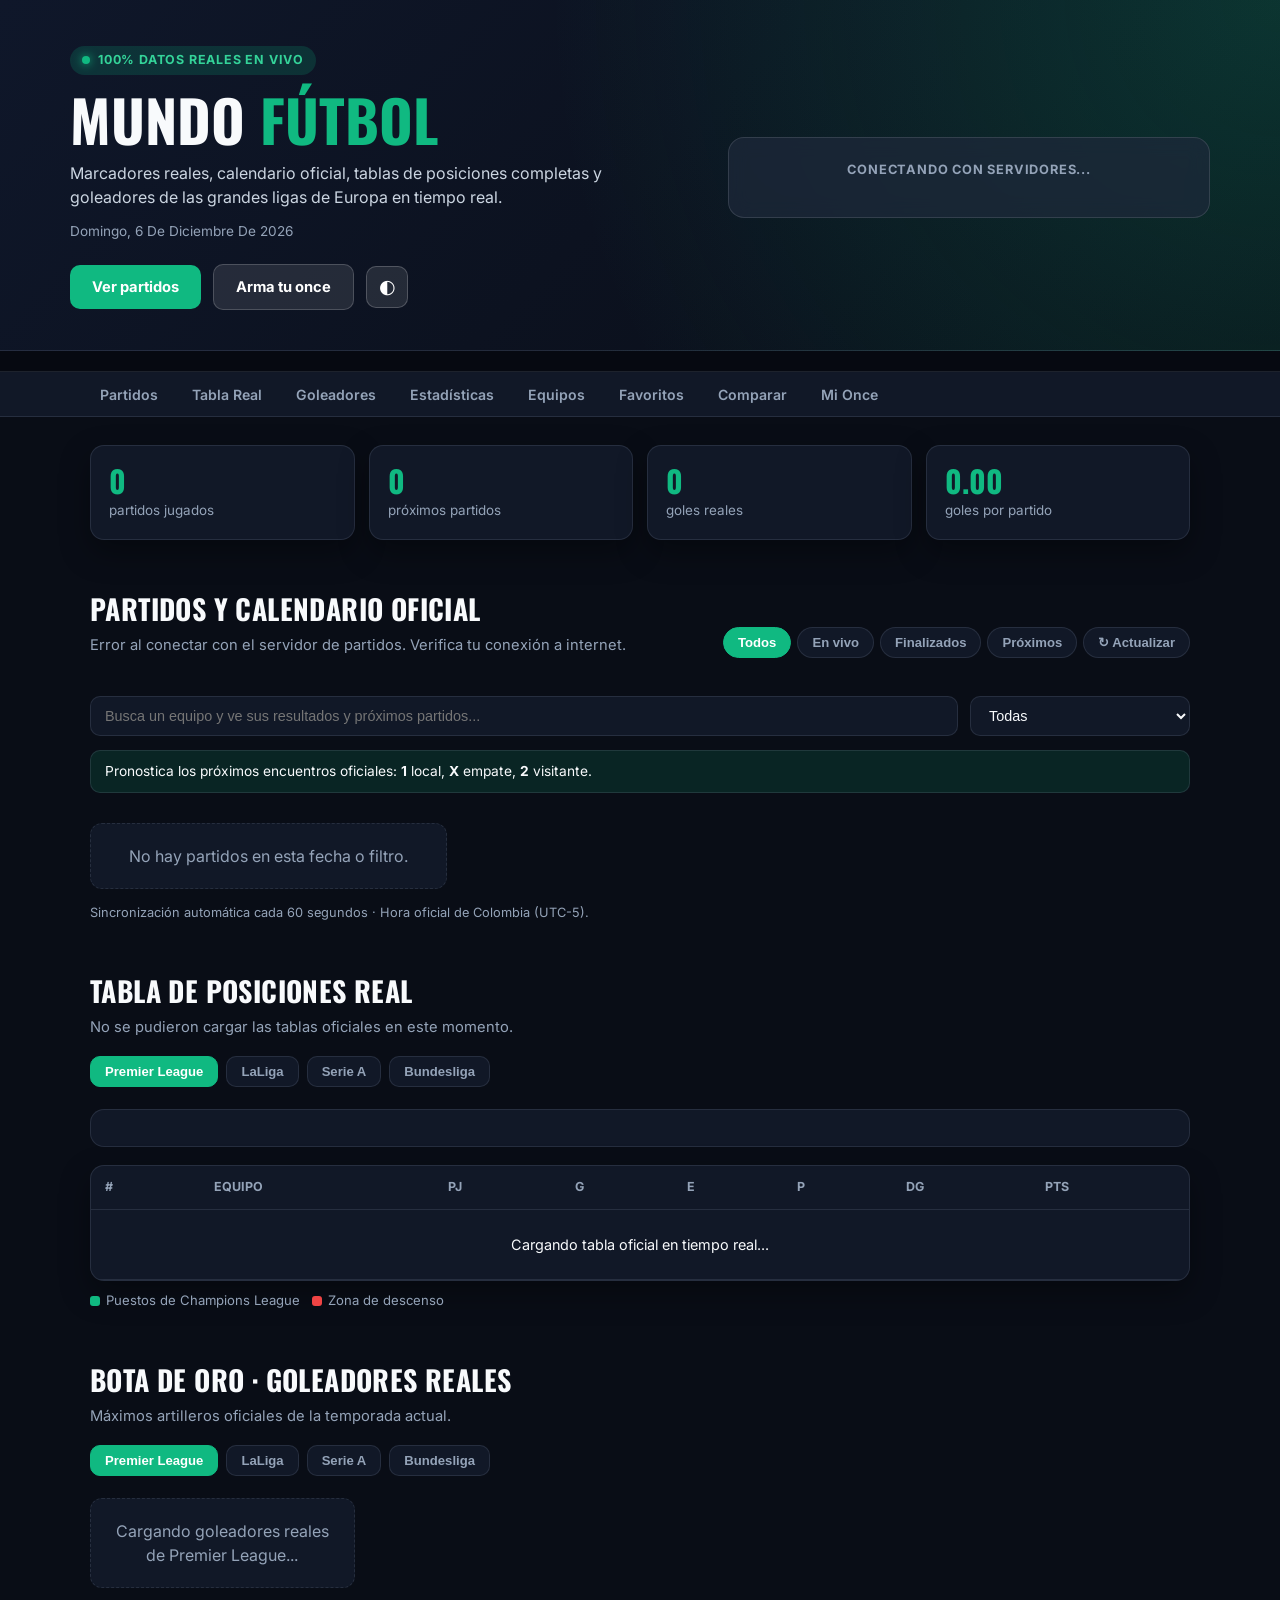
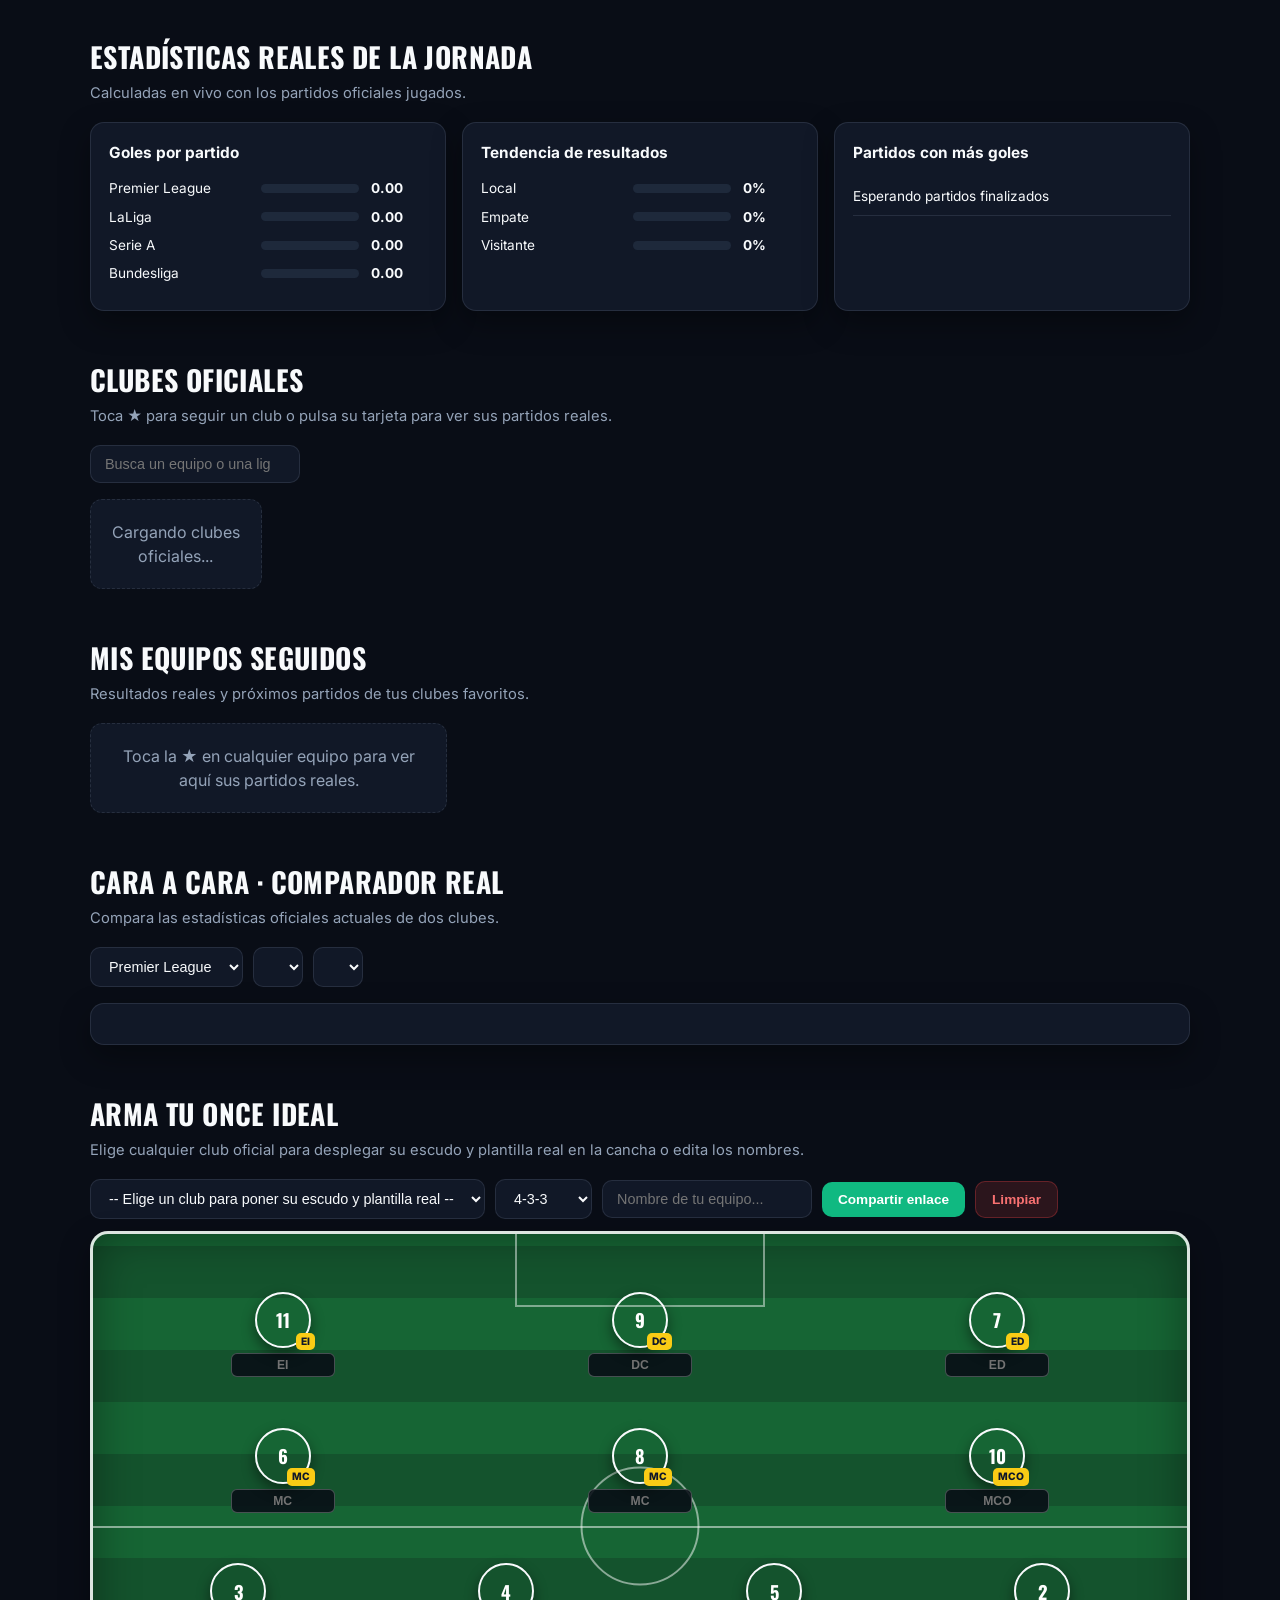
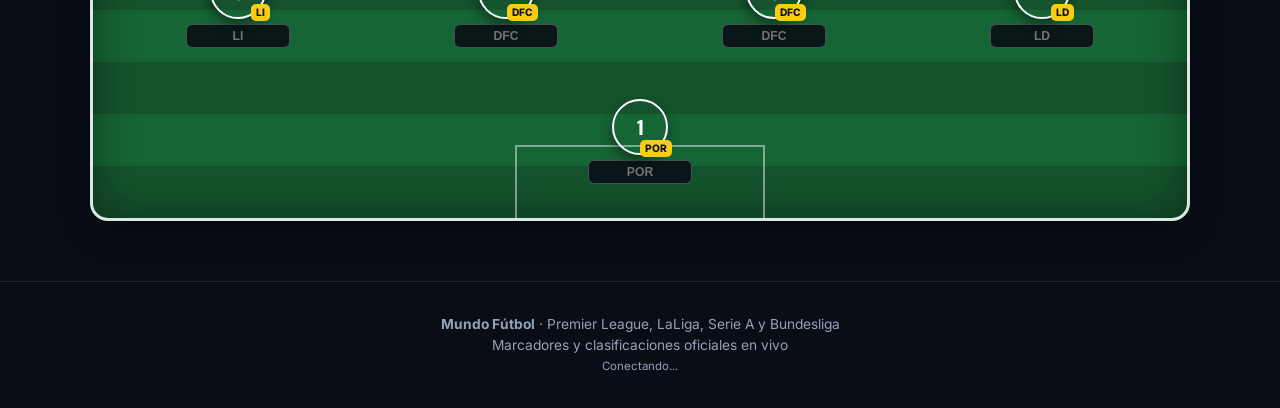
==== index.html @ eedd2b71 "Update index.html" ====
<!DOCTYPE html>
<html lang="es">
<head>
<meta charset="UTF-8">
<meta name="viewport" content="width=device-width, initial-scale=1">
<meta name="description" content="Resultados reales en vivo, calendario oficial, tablas de posiciones y goleadores de Europa.">
<title>Mundo Fútbol | Resultados reales en vivo y tablas oficiales</title>
<link rel="preconnect" href="https://fonts.googleapis.com">
<link rel="preconnect" href="https://fonts.gstatic.com" crossorigin>
<link href="https://fonts.googleapis.com/css2?family=Inter:wght@400;500;600;700;800&family=Oswald:wght@600;700&display=swap" rel="stylesheet">
<link rel="stylesheet" href="styles.css">
</head>
<body>

<header class="hero" id="inicio">
  <div class="hero-in">
    <div class="hero-txt">
      <p class="chip"><span class="punto"></span> 100% Datos Reales en Vivo</p>
      <h1>Mundo <span>Fútbol</span></h1>
      <p class="lema">Marcadores reales, calendario oficial, tablas de posiciones completas y goleadores de las grandes ligas de Europa en tiempo real.</p>
      <p id="fecha-hoy" class="fecha"></p>
      <div class="botones">
        <a class="btn" href="#partidos">Ver partidos</a>
        <a class="btn sec" href="#alineacion">Arma tu once</a>
        <button class="icono" onclick="cambiarFondo()" aria-label="Cambiar entre modo claro y oscuro" title="Cambiar tema">◐</button>
      </div>
    </div>
    <aside id="destacado" class="destacado">
      <p class="dest-tit">Conectando con servidores...</p>
    </aside>
  </div>
</header>

<div id="ticker" class="ticker" aria-label="Últimos resultados reales"></div>

<nav>
  <ul>
    <li><a href="#partidos">Partidos</a></li>
    <li><a href="#tabla">Tabla Real</a></li>
    <li><a href="#goleadores">Goleadores</a></li>
    <li><a href="#estadisticas">Estadísticas</a></li>
    <li><a href="#equipos">Equipos</a></li>
    <li><a href="#favoritos">Favoritos</a></li>
    <li><a href="#comparar">Comparar</a></li>
    <li><a href="#alineacion">Mi Once</a></li>
  </ul>
</nav>

<main>

  <div id="contadores" class="contadores"></div>

  <section id="partidos">
    <div class="sec-head">
      <div>
        <h2>Partidos y Calendario Oficial</h2>
        <p class="sub" id="sub-partidos">Descargando marcadores y fechas reales...</p>
      </div>
      <div class="estado-filtros" id="filtros-estado">
        <button class="activo" onclick="setEstadoFiltro('todos', this)">Todos</button>
        <button onclick="setEstadoFiltro('vivo', this)">En vivo</button>
        <button onclick="setEstadoFiltro('final', this)">Finalizados</button>
        <button onclick="setEstadoFiltro('previo', this)">Próximos</button>
        <button onclick="sincronizarTodoEnVivo(true)" title="Forzar actualización">↻ Actualizar</button>
      </div>
    </div>

    <div class="tabs" id="tabs-dias"></div>
    <div class="buscar-fila">
      <input id="buscar-partido" type="search" placeholder="Busca un equipo y ve sus resultados y próximos partidos..." aria-label="Buscar partido">
      <select id="filtro-liga" aria-label="Filtrar por liga"></select>
    </div>
    <div id="marcador-pred" class="marcador-pred"></div>
    <div id="resumen" class="resumen"></div>
    <div id="lista-partidos" class="grid-partidos">
      <p class="vacio">Cargando partidos reales...</p>
    </div>
    <p class="nota" id="nota-actualizacion">Sincronización automática cada 60 segundos · Hora oficial de Colombia (UTC-5).</p>
  </section>

  <section id="tabla">
    <h2>Tabla de Posiciones Real</h2>
    <p class="sub" id="sub-tabla">Descargando clasificación oficial...</p>
    <div class="tabs" id="tabs-ligas"></div>
    <div id="grafica" class="grafica"></div>
    <div class="scroll">
      <table>
        <thead>
          <tr>
            <th>#</th>
            <th>Equipo</th>
            <th>PJ</th>
            <th>G</th>
            <th>E</th>
            <th>P</th>
            <th>DG</th>
            <th>Pts</th>
          </tr>
        </thead>
        <tbody id="cuerpo-tabla">
          <tr><td colspan="8" style="text-align:center;padding:24px;">Cargando tabla oficial en tiempo real...</td></tr>
        </tbody>
      </table>
    </div>
    <p class="leyenda">
      <span class="dot-leyenda top"></span> Puestos de Champions League &nbsp;&nbsp;
      <span class="dot-leyenda baja"></span> Zona de descenso
    </p>
  </section>

  <section id="goleadores">
    <h2>Bota de Oro · Goleadores Reales</h2>
    <p class="sub">Máximos artilleros oficiales de la temporada actual.</p>
    <div class="tabs" id="tabs-goleadores"></div>
    <div id="grid-goleadores" class="grid-goleadores">
      <p class="vacio">Cargando tabla de goleadores reales...</p>
    </div>
  </section>

  <section id="estadisticas">
    <h2>Estadísticas Reales de la Jornada</h2>
    <p class="sub">Calculadas en vivo con los partidos oficiales jugados.</p>
    <div class="cols">
      <div class="panel"><h3>Goles por partido</h3><div id="stats-ligas"></div></div>
      <div class="panel"><h3>Tendencia de resultados</h3><div id="resultados-pct"></div></div>
      <div class="panel"><h3>Partidos con más goles</h3><ul id="goleadas"></ul></div>
    </div>
  </section>

  <section id="equipos">
    <h2>Clubes Oficiales</h2>
    <p class="sub">Toca ★ para seguir un club o pulsa su tarjeta para ver sus partidos reales.</p>
    <input id="buscador" type="search" placeholder="Busca un equipo o una liga..." aria-label="Buscar equipo">
    <div id="grid-equipos" class="grid-equipos"></div>
  </section>

  <section id="favoritos">
    <h2>Mis Equipos Seguidos</h2>
    <p class="sub">Resultados reales y próximos partidos de tus clubes favoritos.</p>
    <div id="lista-favoritos" class="grid-partidos"></div>
  </section>

  <section id="comparar">
    <h2>Cara a Cara · Comparador Real</h2>
    <p class="sub">Compara las estadísticas oficiales actuales de dos clubes.</p>
    <div class="cmp-controles">
      <select id="cmp-liga" aria-label="Liga"></select>
      <select id="cmp-a" aria-label="Equipo A"></select>
      <select id="cmp-b" aria-label="Equipo B"></select>
    </div>
    <div id="cmp" class="cmp"></div>
  </section>

  <section id="alineacion">
    <h2>Arma tu Once Ideal</h2>
    <p class="sub">Elige cualquier club oficial para desplegar su escudo y plantilla real en la cancha o edita los nombres.</p>
    <div class="once-controles">
      <select id="escudo-once" aria-label="Seleccionar club"></select>
      <select id="formacion" aria-label="Formación"></select>
      <input id="nombre-equipo-once" type="text" maxlength="28" placeholder="Nombre de tu equipo...">
      <button class="btn-sec-sm" onclick="compartirOnce()">Compartir enlace</button>
      <button class="btn-sec-sm danger" onclick="limpiarOnce()">Limpiar</button>
    </div>
    <div id="cancha" class="cancha-pro"></div>
  </section>

</main>

<div id="toast" class="toast-aviso"></div>
<button id="subir" onclick="window.scrollTo({top:0,behavior:'smooth'})" aria-label="Subir">↑</button>

<footer>
  <p><strong>Mundo Fútbol</strong> · Premier League, LaLiga, Serie A y Bundesliga</p>
  <p>Marcadores y clasificaciones oficiales en vivo</p>
  <small id="estado-logos"></small>
</footer>

<script>
let PARTIDOS = [];
let TABLAS = {
  "Premier League": [],
  "LaLiga": [],
  "Serie A": [],
  "Bundesliga": []
};
let GOLEADORES = {
  "Premier League": [],
  "LaLiga": [],
  "Serie A": [],
  "Bundesliga": []
};
let ESCUDOS_OFICIALES = {};
let EQUIPOS_INFO = {};

const $ = id => document.getElementById(id);
const esc = s => String(s).replace(/[&<>"]/g, c => ({"&":"&amp;","<":"&lt;",">":"&gt;",'"':"&quot;"}[c]));
const hoyClave = new Date().toLocaleDateString("sv-SE", { timeZone: "America/Bogota" });
let fechas = [];
let diaActivo = hoyClave;
let estadoFiltro = "todos";
let ligaActiva = "Todas", tablaActiva = "Premier League", goleadorLigaActiva = "Premier League";

function leer(k, d){ try { return JSON.parse(localStorage.getItem(k)) || d; } catch(e){ return d; } }
function guardar(k, v){ try { localStorage.setItem(k, JSON.stringify(v)); } catch(e){} }
let PRED = leer("pred", {}), FAVS = leer("favs", []);

function toast(msg){
  const t = $("toast");
  t.textContent = msg;
  t.classList.add("mostrar");
  setTimeout(() => t.classList.remove("mostrar"), 2600);
}

function color(n){
  let h = 0; for (const c of n) h = (h*31 + c.charCodeAt(0)) % 360;
  return `hsl(${h},55%,38%)`;
}
function siglas(n){
  const p = n.split(" ");
  return (p.length > 1 ? p[0][0] + p[1][0] + (p[2]?p[2][0]:"") : n.slice(0,3)).toUpperCase();
}

function escudo(n){
  const url = ESCUDOS_OFICIALES[n];
  if (!url) {
    return `<span class="escudo" style="background:${color(n)}"><span class="siglas-txt">${siglas(n)}</span></span>`;
  }
  return `<span class="escudo" style="background:${color(n)}">
    <span class="siglas-txt">${siglas(n)}</span>
    <img src="${url}" alt="Escudo de ${n}" onload="marcarConLogo(this)" onerror="this.remove()">
  </span>`;
}

function marcarConLogo(img){
  const span = img.parentNode;
  span.classList.add('con-logo');
  span.style.background = 'transparent';
  const txt = span.querySelector('.siglas-txt');
  if (txt) txt.style.display = 'none';
}

const LIGAS_API = [
  { nombre: "Premier League", slug: "eng.1" },
  { nombre: "LaLiga", slug: "esp.1" },
  { nombre: "Serie A", slug: "ita.1" },
  { nombre: "Bundesliga", slug: "ger.1" }
];

function obtenerRangoFechasAPI(){
  const d1 = new Date(); d1.setDate(d1.getDate() - 7);
  const d2 = new Date(); d2.setDate(d2.getDate() + 14);
  const fmt = d => d.toLocaleDateString("sv-SE", { timeZone: "America/Bogota" }).replace(/-/g, "");
  return `${fmt(d1)}-${fmt(d2)}`;
}

async function sincronizarTodoEnVivo(manual = false){
  if (manual) toast("Actualizando datos reales...");
  const rango = obtenerRangoFechasAPI();

  // 1. Descargar partidos reales (pasados, en vivo y próximos)
  try {
    const resPartidos = await Promise.all(
      LIGAS_API.map(async ({nombre, slug}) => {
        const res = await fetch(`https://site.api.espn.com/apis/site/v2/sports/soccer/${slug}/scoreboard?dates=${rango}`);
        if (!res.ok) return [];
        const data = await res.json();
        return (data.events || []).map(ev => {
          const comp = ev.competitions[0];
          const home = comp.competitors.find(c => c.homeAway === "home");
          const away = comp.competitors.find(c => c.homeAway === "away");
          const dt = new Date(ev.date);

          const fechaCol = dt.toLocaleDateString("sv-SE", { timeZone: "America/Bogota" });
          const horaCol = dt.toLocaleTimeString("en-GB", { timeZone: "America/Bogota", hour: "2-digit", minute: "2-digit" });

          const nLocal = home.team.shortDisplayName || home.team.name;
          const nVisita = away.team.shortDisplayName || away.team.name;

          if (home.team.logo) ESCUDOS_OFICIALES[nLocal] = home.team.logo;
          if (away.team.logo) ESCUDOS_OFICIALES[nVisita] = away.team.logo;
          if (home.team.id) EQUIPOS_INFO[nLocal] = { id: home.team.id, slug };
          if (away.team.id) EQUIPOS_INFO[nVisita] = { id: away.team.id, slug };

          const state = ev.status.type.state;
          const estado = state === "in" ? "vivo" : (state === "post" ? "final" : "previo");
          const tieneGol = state === "in" || state === "post";

          return {
            liga: nombre,
            fecha: fechaCol,
            hora: horaCol,
            local: nLocal,
            visita: nVisita,
            gl: tieneGol ? Number(home.score) : null,
            gv: tieneGol ? Number(away.score) : null,
            estado,
            reloj: ev.status.displayClock || ""
          };
        });
      })
    );

    const todos = resPartidos.flat();
    if (todos.length > 0) {
      PARTIDOS = todos;
      fechas = [...new Set(PARTIDOS.map(p => p.fecha))].sort();
      if (!fechas.includes(diaActivo)) {
        diaActivo = fechas.includes(hoyClave) ? hoyClave : (fechas.find(f => f >= hoyClave) || fechas[fechas.length - 1]);
      }
      $("sub-partidos").textContent = "Resultados reales y calendario oficial de Europa.";
      $("nota-actualizacion").textContent = "Datos reales sincronizados · Última actualización: " + new Date().toLocaleTimeString("es-CO", {hour:"2-digit", minute:"2-digit", second:"2-digit"});
    }
  } catch (e) {
    $("sub-partidos").textContent = "Error al conectar con el servidor de partidos. Verifica tu conexión a internet.";
  }

  // 2. Descargar tablas de posiciones oficiales completas y escudos de todos los clubes
  try {
    await Promise.all(
      LIGAS_API.map(async ({nombre, slug}) => {
        const res = await fetch(`https://site.api.espn.com/apis/v2/sports/soccer/${slug}/standings`);
        if (!res.ok) return;
        const data = await res.json();
        const entries = data.children?.[0]?.standings?.entries || [];
        if (entries.length > 0) {
          TABLAS[nombre] = entries.map(item => {
            const eq = item.team.shortDisplayName || item.team.name;
            const logo = item.team.logos?.[0]?.href;
            if (logo) ESCUDOS_OFICIALES[eq] = logo;
            if (item.team.id) EQUIPOS_INFO[eq] = { id: item.team.id, slug };

            const getStat = name => {
              const s = item.stats.find(x => x.name === name);
              return s ? Number(s.value) : 0;
            };
            return [
              eq,
              getStat("gamesPlayed"),
              getStat("wins"),
              getStat("ties"),
              getStat("losses"),
              getStat("pointDifferential"),
              getStat("points")
            ];
          });
        }
      })
    );
    $("sub-tabla").textContent = "Clasificación oficial real actualizada tras cada jornada.";
  } catch (e) {
    $("sub-tabla").textContent = "No se pudieron cargar las tablas oficiales en este momento.";
  }

  // 3. Descargar goleadores oficiales reales
  try {
    await Promise.all(
      LIGAS_API.map(async ({nombre, slug}) => {
        const res = await fetch(`https://site.api.espn.com/apis/site/v2/sports/soccer/${slug}/leaders`);
        if (!res.ok) return;
        const data = await res.json();
        const catGoles = (data.leaders || []).find(c => c.name === "goals" || c.abbreviation === "G");
        if (catGoles && catGoles.leaders) {
          GOLEADORES[nombre] = catGoles.leaders.slice(0, 8).map((l, idx) => ({
            pos: idx + 1,
            nombre: l.athlete.displayName,
            equipo: l.athlete.team?.shortDisplayName || l.athlete.team?.name || "",
            foto: l.athlete.headshot?.href || "",
            goles: l.displayValue || l.value
          }));
        }
      })
    );
  } catch (e) {}

  refrescarInterfazCompleta();
  if (manual) toast("¡Datos reales actualizados!");
}

function refrescarInterfazCompleta(){
  pintarDestacado();
  pintarTicker();
  pintarContadores();
  pintarTabsDias();
  pintarFiltro();
  pintarPartidos();
  pintarPred();
  pintarTabla();
  pintarGoleadores();
  pintarStats();
  pintarEquipos($("buscador").value);
  pintarFavoritos();
  pintarComparar();
  poblarSelectorClubesOnce();
  pintarOnce();
  contarLogos();
}

function contarLogos(){
  const todos = new Set([...Object.values(TABLAS).flat().map(e => e[0]), ...PARTIDOS.flatMap(p => [p.local, p.visita])]);
  const ok = [...todos].filter(n => ESCUDOS_OFICIALES[n]).length;
  $("estado-logos").textContent = todos.size ? `Escudos oficiales cargados: ${ok} de ${todos.size}` : "Conectando...";
}

function hora12(h){
  let [hh,mm] = h.split(":").map(Number);
  const s = hh >= 12 ? "p. m." : "a. m.";
  hh = hh % 12 || 12;
  return `${hh}:${String(mm).padStart(2,"0")} ${s}`;
}
function etiquetaDia(f){
  return new Date(f + "T12:00:00").toLocaleDateString("es-CO",{weekday:"short",day:"numeric",month:"short"});
}
const clave = p => p.fecha + "|" + p.local + "|" + p.visita;
const esFav = n => FAVS.includes(n);
const inicio = p => new Date(`${p.fecha}T${p.hora}:00-05:00`);
const resultado = p => p.gl > p.gv ? "1" : p.gl < p.gv ? "2" : "X";
const jugados = () => PARTIDOS.filter(p => p.estado === "final" || p.estado === "vivo");

/* PORTADA */
function pintarDestacado(){
  if (!PARTIDOS.length) return;
  const enVivo = PARTIDOS.find(p => p.estado === "vivo");
  if (enVivo) {
    $("destacado").innerHTML = `<p class="dest-tit"><span class="badge-vivo">EN VIVO · ${enVivo.reloj}</span> · ${enVivo.liga}</p>
      <div class="dest-vs"><div>${escudo(enVivo.local)}<b>${enVivo.local}</b></div><span>${enVivo.gl} - ${enVivo.gv}</span><div>${escudo(enVivo.visita)}<b>${enVivo.visita}</b></div></div>
      <p class="dest-tiempo">Partido disputándose en este momento</p>`;
    return;
  }
  const ahora = new Date();
  const sig = PARTIDOS.filter(p => p.estado === "previo" && inicio(p) > ahora).sort((a,b) => inicio(a) - inicio(b))[0];
  if (!sig) {
    const ult = jugados().sort((a,b) => (b.fecha + b.hora).localeCompare(a.fecha + a.hora))[0];
    $("destacado").innerHTML = ult
      ? `<p class="dest-tit">Último resultado oficial · ${ult.liga}</p><div class="dest-vs"><div>${escudo(ult.local)}<b>${ult.local}</b></div><span>${ult.gl} - ${ult.gv}</span><div>${escudo(ult.visita)}<b>${ult.visita}</b></div></div><p class="dest-tiempo">${etiquetaDia(ult.fecha)} · Finalizado</p>`
      : `<p class="dest-tit">Sin partidos programados</p>`;
    return;
  }
  const m = Math.round((inicio(sig) - ahora) / 60000);
  const d = Math.floor(m / 1440), hh = Math.floor(m % 1440 / 60), mm = m % 60;
  $("destacado").innerHTML = `<p class="dest-tit">Próximo partido oficial · ${sig.liga}</p>
    <div class="dest-vs"><div>${escudo(sig.local)}<b>${sig.local}</b></div><span>VS</span><div>${escudo(sig.visita)}<b>${sig.visita}</b></div></div>
    <p class="dest-tiempo">${etiquetaDia(sig.fecha)} · ${hora12(sig.hora)}<br><strong>faltan ${d ? d + " d " : ""}${hh} h ${mm} min</strong></p>`;
}

function pintarTicker(){
  const ult = jugados().sort((a,b) => (b.fecha + b.hora).localeCompare(a.fecha + a.hora)).slice(0,18);
  const items = ult.length ? ult : PARTIDOS.slice(0, 14);
  if (!items.length) return;
  const html = items.map(p => {
    const marc = p.gl !== null ? `<b>${p.gl}-${p.gv}</b>` : `<b>${hora12(p.hora)}</b>`;
    return `<span>${p.estado === "vivo" ? "🔴 " : ""}${p.local} ${marc} ${p.visita}</span>`;
  }).join("");
  $("ticker").innerHTML = `<div class="pista">${html}${html}</div>`;
}

function pintarContadores(){
  const j = jugados(), prox = PARTIDOS.filter(p => p.estado === "previo").length;
  const goles = j.reduce((s,p) => s + (p.gl || 0) + (p.gv || 0), 0);
  const prom = j.length ? (goles / j.length).toFixed(2) : "0.00";
  const datos = [[j.length,"partidos jugados"],[prox,"próximos partidos"],[goles,"goles reales"],[prom,"goles por partido"]];
  $("contadores").innerHTML = datos.map(([n,t]) => `<div class="contador"><b>${n}</b><span>${t}</span></div>`).join("");
}

/* PARTIDOS */
function setEstadoFiltro(est, btn){
  estadoFiltro = est;
  document.querySelectorAll("#filtros-estado button").forEach(b => b.classList.remove("activo"));
  btn.classList.add("activo");
  pintarPartidos();
}

function pintarTabsDias(){
  $("tabs-dias").innerHTML = fechas.map(f =>
    `<button class="${f===diaActivo?'activo':''} ${f===hoyClave?'hoy':''}" onclick="elegirDia('${f}')">${f===hoyClave?'Hoy · ':''}${etiquetaDia(f)}</button>`).join("");
}
function elegirDia(f){ diaActivo = f; $("buscar-partido").value = ""; pintarTabsDias(); pintarPartidos(); }

function pintarFiltro(){
  const prev = $("filtro-liga").value;
  const ligas = ["Todas", ...LIGAS_API.map(l => l.nombre)];
  $("filtro-liga").innerHTML = ligas.map(l => `<option>${l}</option>`).join("");
  if (ligas.includes(prev)) $("filtro-liga").value = prev;
  $("filtro-liga").onchange = e => { ligaActiva = e.target.value; pintarPartidos(); };
}

function tarjeta(p, conFecha){
  const esVivo = p.estado === "vivo";
  const jugado = p.estado === "final" || esVivo;
  const real = p.estado === "final" ? resultado(p) : "";
  const pr = PRED[clave(p)];
  let extra = "";
  if (p.estado === "previo") {
    extra = `<div class="pred"><span>Pronóstico</span>` +
      [["1", p.local], ["X", "Empate"], ["2", p.visita]].map(([k,t]) =>
        `<button class="${pr===k?'sel':''}" title="${t}" onclick="pronosticar('${clave(p)}','${k}')">${k}</button>`).join("") + `</div>`;
  } else if (pr && p.estado === "final") {
    extra = `<div class="pred ${pr===real?'acierto':'fallo'}">Tu pronóstico: ${pr} · ${pr===real?'acertaste ✔':'fallaste ✘'}</div>`;
  }
  const marc = jugado ? `<b>${p.gl}</b><i>-</i><b>${p.gv}</b>` : `<span class="hora">${hora12(p.hora)}</span>`;
  const star = n => esFav(n) ? '<span class="fav">★</span> ' : '';
  const estadoHtml = esVivo
    ? `<span class="badge-vivo">EN VIVO ${p.reloj}</span>`
    : `${p.estado === "final" ? "Finalizado" : "Por jugar"}${conFecha ? " · " + etiquetaDia(p.fecha) : ""}`;

  return `<div class="partido ${esVivo ? 'en-vivo' : ''}">
    <div class="cab"><span>${p.liga}</span><span>${estadoHtml}</span></div>
    <div class="vs">
      <div class="eq ${real==="1"?'ganador':''}">${escudo(p.local)}<span>${star(p.local)}${p.local}</span></div>
      <div class="marc">${marc}</div>
      <div class="eq ${real==="2"?'ganador':''}">${escudo(p.visita)}<span>${star(p.visita)}${p.visita}</span></div>
    </div>
    ${extra}
  </div>`;
}

function pintarPartidos(){
  const q = $("buscar-partido").value.trim().toLowerCase();
  let lista = PARTIDOS.filter(p => ligaActiva === "Todas" || p.liga === ligaActiva);
  if (estadoFiltro !== "todos") {
    lista = lista.filter(p => p.estado === estadoFiltro);
  } else if (!q) {
    lista = lista.filter(p => p.fecha === diaActivo);
  }
  if (q) {
    lista = lista.filter(p => (p.local + " " + p.visita).toLowerCase().includes(q));
  }
  lista.sort((a,b) => (a.fecha + a.hora).localeCompare(b.fecha + b.hora));

  const jug = lista.filter(p => p.gl !== null);
  const goles = jug.reduce((s,p) => s + p.gl + p.gv, 0);
  const goleada = jug.slice().sort((a,b) => Math.abs(b.gl-b.gv) - Math.abs(a.gl-a.gv))[0];
  $("resumen").innerHTML = lista.length ? `
    <div><b>${lista.length}</b><span>partidos mostrados</span></div>
    <div><b>${jug.length}</b><span>jugados / en vivo</span></div>
    <div><b>${goles}</b><span>goles</span></div>
    ${goleada ? `<div><b>${goleada.gl}-${goleada.gv}</b><span>destacado: ${goleada.local} vs ${goleada.visita}</span></div>` : ""}` : "";

  const mostrarFecha = !!q || estadoFiltro !== "todos";
  $("lista-partidos").innerHTML = lista.length ? lista.map(p => tarjeta(p, mostrarFecha)).join("")
    : `<p class="vacio">No hay partidos en esta fecha o filtro.</p>`;
}

/* PRONÓSTICOS */
function pronosticar(c, k){
  if (PRED[c] === k) delete PRED[c]; else PRED[c] = k;
  guardar("pred", PRED);
  pintarPartidos(); pintarFavoritos(); pintarPred();
  toast("Pronóstico guardado");
}
function pintarPred(){
  let ac = 0, fa = 0, pe = 0;
  PARTIDOS.forEach(p => {
    const pr = PRED[clave(p)];
    if (!pr) return;
    if (p.estado !== "final") pe++; else if (pr === resultado(p)) ac++; else fa++;
  });
  $("marcador-pred").innerHTML = (ac + fa + pe)
    ? `<b>Tus pronósticos:</b> ${ac} aciertos · ${fa} fallos · ${pe} pendientes`
    : `Pronostica los próximos encuentros oficiales: <b>1</b> local, <b>X</b> empate, <b>2</b> visitante.`;
}

/* TABLA DE POSICIONES REAL */
function pintarTabla(){
  $("tabs-ligas").innerHTML = Object.keys(TABLAS).map(l =>
    `<button class="${l===tablaActiva?'activo':''}" onclick="elegirTabla('${l}')">${l}</button>`).join("");
  const filas = TABLAS[tablaActiva] || [];
  if (!filas.length) return;
  const max = filas[0][6] || 1;
  $("grafica").innerHTML = `<h3>Top 6 · Carrera por el título</h3>` + filas.slice(0,6).map(e =>
    `<div class="barra-fila"><span class="barra-n">${e[0]}</span><div class="barra"><i style="width:${e[6]/max*100}%"></i></div><b>${e[6]} pts</b></div>`).join("");
  $("cuerpo-tabla").innerHTML = filas.map((f,i) => {
    const clase = i < 4 ? "top" : (i >= filas.length-3 ? "baja" : "");
    const dgStr = f[5] > 0 ? `+${f[5]}` : f[5];
    return `<tr class="${clase}">
      <td>${i+1}</td>
      <td><span class="td-eq">${escudo(f[0])}${f[0]}</span></td>
      <td>${f[1]}</td>
      <td>${f[2]}</td>
      <td>${f[3]}</td>
      <td>${f[4]}</td>
      <td>${dgStr}</td>
      <td><strong>${f[6]}</strong></td>
    </tr>`;
  }).join("");
}
function elegirTabla(l){ tablaActiva = l; pintarTabla(); }

/* GOLEADORES REALES */
function pintarGoleadores(){
  $("tabs-goleadores").innerHTML = Object.keys(TABLAS).map(l =>
    `<button class="${l===goleadorLigaActiva?'activo':''}" onclick="elegirGoleadorLiga('${l}')">${l}</button>`).join("");
  const lista = GOLEADORES[goleadorLigaActiva] || [];
  if (!lista.length) {
    $("grid-goleadores").innerHTML = `<p class="vacio">Cargando goleadores reales de ${goleadorLigaActiva}...</p>`;
    return;
  }
  $("grid-goleadores").innerHTML = lista.map(g => `
    <div class="card-goleador">
      <div class="gol-pos">${g.pos}</div>
      <div class="gol-avatar">
        ${g.foto ? `<img src="${g.foto}" alt="${g.nombre}" onerror="this.remove()">` : `<span>⚽</span>`}
      </div>
      <div class="gol-info">
        <h4>${g.nombre}</h4>
        <p>${escudo(g.equipo)} ${g.equipo}</p>
      </div>
      <div class="gol-cifra">
        <b>${g.goles}</b>
        <span>Goles</span>
      </div>
    </div>
  `).join("");
}
function elegirGoleadorLiga(l){ goleadorLigaActiva = l; pintarGoleadores(); }

/* ESTADÍSTICAS */
function pintarStats(){
  const ligas = Object.keys(TABLAS);
  const datos = ligas.map(l => {
    const j = jugados().filter(p => p.liga === l);
    const g = j.reduce((s,p) => s + (p.gl || 0) + (p.gv || 0), 0);
    return {l, prom: j.length ? g / j.length : 0};
  });
  const max = Math.max(...datos.map(d => d.prom)) || 1;
  $("stats-ligas").innerHTML = datos.map(d =>
    `<div class="barra-fila"><span class="barra-n">${d.l}</span><div class="barra"><i style="width:${d.prom/max*100}%"></i></div><b>${d.prom.toFixed(2)}</b></div>`).join("");
  const top = jugados().sort((a,b) => (b.gl + b.gv) - (a.gl + a.gv)).slice(0,5);
  $("goleadas").innerHTML = top.length
    ? top.map(p => `<li><span>${p.local} <b>${p.gl}-${p.gv}</b> ${p.visita}</span><small>${p.liga}</small></li>`).join("")
    : `<li><span>Esperando partidos finalizados</span></li>`;
  const empates = jugados().filter(p => p.gl === p.gv).length, tot = jugados().length || 1;
  const loc = jugados().filter(p => p.gl > p.gv).length, vis = jugados().filter(p => p.gl < p.gv).length;
  const pct = n => Math.round(n / tot * 100);
  $("resultados-pct").innerHTML = [["Local",loc],["Empate",empates],["Visitante",vis]].map(([t,n]) =>
    `<div class="barra-fila"><span class="barra-n">${t}</span><div class="barra"><i style="width:${pct(n)}%"></i></div><b>${pct(n)}%</b></div>`).join("");
}

/* EQUIPOS Y FAVORITOS */
function pintarEquipos(filtro=""){
  const q = filtro.toLowerCase();
  const mapa = {};
  Object.entries(TABLAS).forEach(([liga, eqs]) => eqs.forEach(([n]) => mapa[n] = liga));
  PARTIDOS.forEach(p => { if (!mapa[p.local]) mapa[p.local] = p.liga; if (!mapa[p.visita]) mapa[p.visita] = p.liga; });

  const lista = Object.entries(mapa).sort((a,b) => a[0].localeCompare(b[0]))
    .filter(([n,l]) => (n + " " + l).toLowerCase().includes(q));
  $("grid-equipos").innerHTML = lista.length ? lista.map(([n,l]) =>
    `<div class="equipo" data-n="${n}" onclick="verEquipo(this.dataset.n)">
      <button class="estrella ${esFav(n)?'on':''}" title="Seguir equipo" onclick="event.stopPropagation();toggleFav(this.closest('.equipo').dataset.n)">${esFav(n)?'★':'☆'}</button>
      ${escudo(n)}<h3>${n}</h3><p>${l}</p></div>`).join("")
    : `<p class="vacio">Cargando clubes oficiales...</p>`;
}
function verEquipo(n){
  $("buscar-partido").value = n;
  estadoFiltro = "todos";
  document.querySelectorAll("#filtros-estado button").forEach((b,i) => b.classList.toggle("activo", i === 0));
  pintarPartidos();
  $("partidos").scrollIntoView({behavior:"smooth"});
}
function toggleFav(n){
  const agregado = !esFav(n);
  FAVS = agregado ? [...FAVS, n] : FAVS.filter(x => x !== n);
  guardar("favs", FAVS);
  pintarEquipos($("buscador").value); pintarFavoritos(); pintarPartidos();
  toast(agregado ? `${n} añadido a favoritos ★` : `${n} quitado de favoritos`);
}
function pintarFavoritos(){
  const lista = PARTIDOS.filter(p => esFav(p.local) || esFav(p.visita))
    .sort((a,b) => (a.fecha + a.hora).localeCompare(b.fecha + b.hora));
  $("lista-favoritos").innerHTML = lista.length ? lista.map(p => tarjeta(p, true)).join("")
    : `<p class="vacio">Toca la ★ en cualquier equipo para ver aquí sus partidos reales.</p>`;
}

/* COMPARADOR */
function pintarComparar(){
  const ligaSel = $("cmp-liga").value || Object.keys(TABLAS)[0];
  const eqs = TABLAS[ligaSel] || [];
  if (eqs.length < 2) return;
  ["cmp-a","cmp-b"].forEach((id,i) => {
    const s = $(id), previo = s.value;
    s.innerHTML = eqs.map(e => `<option>${e[0]}</option>`).join("");
    s.value = eqs.some(e => e[0] === previo) ? previo : eqs[i][0];
  });
  const A = eqs.find(e => e[0] === $("cmp-a").value), B = eqs.find(e => e[0] === $("cmp-b").value);
  const pos = e => eqs.indexOf(e) + 1;
  const pct = e => e[1] ? Math.round(e[2] / e[1] * 100) : 0;
  const filas = [
    ["Posición", pos(A), pos(B), true],
    ["Puntos", A[6], B[6]],
    ["Partidos", A[1], B[1], null],
    ["Ganados", A[2], B[2]],
    ["Empates", A[3], B[3], null],
    ["Perdidos", A[4], B[4], true],
    ["Dif. de gol", A[5], B[5]],
    ["% Victorias", pct(A) + "%", pct(B) + "%"]
  ];
  $("cmp").innerHTML = `<div class="cmp-cab"><div>${escudo(A[0])}${A[0]}</div><div>VS</div><div>${escudo(B[0])}${B[0]}</div></div>` +
    filas.map(([t,a,b,menor]) => {
      const va = parseFloat(a), vb = parseFloat(b);
      const mejorA = menor === null || va === vb ? false : (menor ? va < vb : va > vb);
      const mejorB = menor === null || va === vb ? false : (menor ? vb < va : vb > va);
      return `<div class="cmp-fila"><b class="${mejorA?'mejor':''}">${a}</b><span>${t}</span><b class="${mejorB?'mejor':''}">${b}</b></div>`;
    }).join("");
}

/* ARMA TU ONCE IDEAL CON ESCUDO Y PLANTILLA REAL */
const FORMACIONES_PRO = {
  "4-3-3": {
    filas: [1, 4, 3, 3],
    posiciones: ["POR", "LI", "DFC", "DFC", "LD", "MC", "MC", "MCO", "EI", "DC", "ED"],
    dorsales: [1, 3, 4, 5, 2, 6, 8, 10, 11, 9, 7]
  },
  "4-4-2": {
    filas: [1, 4, 4, 2],
    posiciones: ["POR", "LI", "DFC", "DFC", "LD", "MI", "MC", "MC", "MD", "DC", "DC"],
    dorsales: [1, 3, 4, 5, 2, 11, 6, 8, 7, 9, 10]
  },
  "3-5-2": {
    filas: [1, 3, 5, 2],
    posiciones: ["POR", "DFC", "DFC", "DFC", "CAI", "MC", "MCD", "MC", "CAD", "DC", "DC"],
    dorsales: [1, 4, 5, 3, 11, 8, 6, 10, 2, 9, 7]
  },
  "4-2-3-1": {
    filas: [1, 4, 2, 3, 1],
    posiciones: ["POR", "LI", "DFC", "DFC", "LD", "MCD", "MCD", "EI", "MCO", "ED", "DC"],
    dorsales: [1, 3, 4, 5, 2, 6, 8, 11, 10, 7, 9]
  }
};

let ONCE = leer("once_pro", { nombre: "", escudo: "", f: "4-3-3", j: {} });

function poblarSelectorClubesOnce(){
  const sel = $("escudo-once");
  const previo = ONCE.escudo || "";
  const todos = Object.keys(ESCUDOS_OFICIALES).sort();
  sel.innerHTML = `<option value="">-- Elige un club para poner su escudo y plantilla real --</option>` +
    todos.map(eq => `<option value="${eq}">${eq}</option>`).join("");
  if (todos.includes(previo)) sel.value = previo;
}

async function seleccionarClubOnce(club){
  ONCE.escudo = club;
  if (!club) {
    guardar("once_pro", ONCE);
    pintarOnce();
    return;
  }
  ONCE.nombre = club;
  $("nombre-equipo-once").value = club;
  pintarOnce();
  toast(`Cargando plantilla real de ${club}...`);

  const info = EQUIPOS_INFO[club];
  if (info && info.id) {
    try {
      const res = await fetch(`https://site.api.espn.com/apis/site/v2/sports/soccer/${info.slug}/teams/${info.id}/roster`);
      if (res.ok) {
        const data = await res.json();
        const atletas = data.athletes || [];
        const porteros = atletas.filter(a => a.position?.abbreviation === "G").map(a => a.shortName || a.displayName);
        const defensas = atletas.filter(a => a.position?.abbreviation === "D").map(a => a.shortName || a.displayName);
        const medios = atletas.filter(a => a.position?.abbreviation === "M").map(a => a.shortName || a.displayName);
        const delanteros = atletas.filter(a => a.position?.abbreviation === "F").map(a => a.shortName || a.displayName);

        const onceReal = [
          porteros[0] || "Portero",
          defensas[0] || "Defensa 1",
          defensas[1] || "Defensa 2",
          defensas[2] || "Defensa 3",
          defensas[3] || medios[3] || "Defensa 4",
          medios[0] || "Medio 1",
          medios[1] || "Medio 2",
          medios[2] || "Medio 3",
          delanteros[0] || "Delantero 1",
          delanteros[1] || "Delantero 2",
          delanteros[2] || medios[4] || "Delantero 3"
        ];
        ONCE.j = {};
        onceReal.forEach((nom, i) => { ONCE.j[i] = nom; });
        guardar("once_pro", ONCE);
        pintarOnce();
        toast(`Escudo y plantilla real de ${club} listos`);
        return;
      }
    } catch (e) {}
  }

  guardar("once_pro", ONCE);
  pintarOnce();
}

function cargarOnceDesdeURL(){
  const params = new URLSearchParams(window.location.search);
  const shared = params.get("once");
  if (!shared) return;
  try {
    const data = JSON.parse(decodeURIComponent(escape(atob(shared))));
    if (data && data.f) {
      ONCE = data;
      guardar("once_pro", ONCE);
    }
  } catch (e) {}
}

function pintarOnce(){
  const cfg = FORMACIONES_PRO[ONCE.f] || FORMACIONES_PRO["4-3-3"];
  let idx = 0;
  const matriz = cfg.filas.map(c => Array.from({length: c}, () => idx++));
  const logoClub = ONCE.escudo && ESCUDOS_OFICIALES[ONCE.escudo] ? ESCUDOS_OFICIALES[ONCE.escudo] : "";

  const lineasHtml = matriz.reverse().map(fila =>
    `<div class="linea">${fila.map(i => {
      const pos = cfg.posiciones[i] || "JUG";
      const dorsal = cfg.dorsales[i] || (i + 1);
      const visual = logoClub
        ? `<img src="${logoClub}" alt="${ONCE.escudo}">`
        : `<span class="num-dorsal">${dorsal}</span>`;
      return `<label class="jugador-pro">
        <div class="ficha-camiseta">
          ${visual}
          <span class="pos-tag">${pos}</span>
        </div>
        <input maxlength="20" placeholder="${pos}" value="${esc(ONCE.j[i] || "")}" oninput="guardarJugador(${i},this.value)">
      </label>`;
    }).join("")}</div>`
  ).join("");

  const tituloCancha = ONCE.nombre || ONCE.escudo || "";
  const cartelEquipo = tituloCancha
    ? `<div class="cartel-equipo">${logoClub ? `<img src="${logoClub}" alt="">` : ''}<span>${esc(tituloCancha)} · ${ONCE.f}</span></div>`
    : '';
  $("cancha").innerHTML = `${cartelEquipo}<div class="area-top"></div>${lineasHtml}<div class="area-bottom"></div>`;
}

function guardarJugador(i, v){ ONCE.j[i] = v; guardar("once_pro", ONCE); }
function cambiarFormacion(f){ ONCE.f = f; guardar("once_pro", ONCE); pintarOnce(); }
function limpiarOnce(){
  ONCE = { nombre: "", escudo: "", f: ONCE.f, j: {} };
  $("nombre-equipo-once").value = "";
  $("escudo-once").value = "";
  guardar("once_pro", ONCE);
  pintarOnce();
  toast("Cancha despejada");
}
function compartirOnce(){
  if (!ONCE.nombre && ONCE.escudo) ONCE.nombre = ONCE.escudo;
  const payload = btoa(unescape(encodeURIComponent(JSON.stringify(ONCE))));
  const url = `${window.location.origin}${window.location.pathname}?once=${payload}#alineacion`;
  navigator.clipboard.writeText(url).then(() => {
    toast("¡Enlace de tu once copiado!");
  }).catch(() => {
    prompt("Copia este enlace para compartir:", url);
  });
}

function cambiarFondo(){
  document.body.classList.toggle("claro");
  guardar("claro", document.body.classList.contains("claro"));
}

document.addEventListener("DOMContentLoaded", () => {
  cargarOnceDesdeURL();
  if (leer("claro", false)) document.body.classList.add("claro");
  $("fecha-hoy").textContent = new Date().toLocaleDateString("es-CO",{weekday:"long",day:"numeric",month:"long",year:"numeric"});

  const ligas = Object.keys(TABLAS);
  $("cmp-liga").innerHTML = ligas.map(l => `<option>${l}</option>`).join("");
  $("cmp-liga").value = ligas[0];

  $("formacion").innerHTML = Object.keys(FORMACIONES_PRO).map(f => `<option>${f}</option>`).join("");
  $("formacion").value = ONCE.f;
  $("nombre-equipo-once").value = ONCE.nombre || ONCE.escudo || "";

  pintarOnce();

  $("cmp-liga").addEventListener("change", pintarComparar);
  $("cmp-a").addEventListener("change", pintarComparar);
  $("cmp-b").addEventListener("change", pintarComparar);
  $("formacion").addEventListener("change", e => cambiarFormacion(e.target.value));
  $("nombre-equipo-once").addEventListener("input", e => { ONCE.nombre = e.target.value; guardar("once_pro", ONCE); pintarOnce(); });
  $("escudo-once").addEventListener("change", e => seleccionarClubOnce(e.target.value));
  $("buscar-partido").addEventListener("input", pintarPartidos);
  $("buscador").addEventListener("input", e => pintarEquipos(e.target.value));

  sincronizarTodoEnVivo();
  setInterval(sincronizarTodoEnVivo, 60000);
  setInterval(pintarDestacado, 30000);

  window.addEventListener("scroll", () => { $("subir").style.display = window.scrollY > 500 ? "block" : "none"; });
});
</script>
  <script>
let PARTIDOS = [];
let TABLAS = {
  "Premier League": [],
  "LaLiga": [],
  "Serie A": [],
  "Bundesliga": []
};
let GOLEADORES = {
  "Premier League": [],
  "LaLiga": [],
  "Serie A": [],
  "Bundesliga": []
};
let ESCUDOS_OFICIALES = {};
let EQUIPOS_INFO = {};

const $ = id => document.getElementById(id);
const esc = s => String(s).replace(/[&<>"]/g, c => ({"&":"&amp;","<":"&lt;",">":"&gt;",'"':"&quot;"}[c]));
const hoyClave = new Date().toLocaleDateString("sv-SE", { timeZone: "America/Bogota" });
let fechas = [];
let diaActivo = hoyClave;
let estadoFiltro = "todos";
let ligaActiva = "Todas", tablaActiva = "Premier League", goleadorLigaActiva = "Premier League";

function leer(k, d){ try { return JSON.parse(localStorage.getItem(k)) || d; } catch(e){ return d; } }
function guardar(k, v){ try { localStorage.setItem(k, JSON.stringify(v)); } catch(e){} }
let PRED = leer("pred", {}), FAVS = leer("favs", []);

function toast(msg){
  const t = $("toast");
  if (!t) return;
  t.textContent = msg;
  t.classList.add("mostrar");
  setTimeout(() => t.classList.remove("mostrar"), 2600);
}

function color(n){
  let h = 0; for (const c of n) h = (h*31 + c.charCodeAt(0)) % 360;
  return `hsl(${h},55%,38%)`;
}
function siglas(n){
  const p = n.split(" ");
  return (p.length > 1 ? p[0][0] + p[1][0] + (p[2]?p[2][0]:"") : n.slice(0,3)).toUpperCase();
}

function escudo(n){
  const url = ESCUDOS_OFICIALES[n];
  if (!url) {
    return `<span class="escudo" style="background:${color(n)}"><span class="siglas-txt">${siglas(n)}</span></span>`;
  }
  return `<span class="escudo" style="background:${color(n)}">
    <span class="siglas-txt">${siglas(n)}</span>
    <img src="${url}" alt="Escudo de ${n}" onload="marcarConLogo(this)" onerror="this.remove()">
  </span>`;
}

function marcarConLogo(img){
  const span = img.parentNode;
  span.classList.add('con-logo');
  span.style.background = 'transparent';
  const txt = span.querySelector('.siglas-txt');
  if (txt) txt.style.display = 'none';
}

const LIGAS_API = [
  { nombre: "Premier League", slug: "eng.1" },
  { nombre: "LaLiga", slug: "esp.1" },
  { nombre: "Serie A", slug: "ita.1" },
  { nombre: "Bundesliga", slug: "ger.1" }
];

/* FETCH CON RESPALDO AUTOMÁTICO (Directo -> Proxy CORS) */
async function fetchJSON(url){
  try {
    const r = await fetch(url, { cache: "no-store" });
    if (r.ok) return await r.json();
  } catch (e) {}

  // Respaldo si el navegador o red bloquea la conexión directa
  const proxyUrl = `https://api.allorigins.win/raw?url=${encodeURIComponent(url)}`;
  const r2 = await fetch(proxyUrl, { cache: "no-store" });
  if (!r2.ok) throw new Error("Error HTTP " + r2.status);
  return await r2.json();
}

function obtenerRangoFechasAPI(){
  const d1 = new Date(); d1.setDate(d1.getDate() - 7);
  const d2 = new Date(); d2.setDate(d2.getDate() + 14);
  const fmt = d => d.toLocaleDateString("sv-SE", { timeZone: "America/Bogota" }).replace(/-/g, "");
  return `${fmt(d1)}-${fmt(d2)}`;
}

async function sincronizarTodoEnVivo(manual = false){
  if (manual) toast("Conectando con servidores oficiales...");
  const rango = obtenerRangoFechasAPI();
  let errores = 0;

  // 1. Descargar partidos reales (pasados, en vivo y próximos)
  const resPartidos = await Promise.all(
    LIGAS_API.map(async ({nombre, slug}) => {
      try {
        const data = await fetchJSON(`https://site.api.espn.com/apis/site/v2/sports/soccer/${slug}/scoreboard?dates=${rango}`);
        return (data.events || []).map(ev => {
          const comp = ev.competitions[0];
          const home = comp.competitors.find(c => c.homeAway === "home");
          const away = comp.competitors.find(c => c.homeAway === "away");
          const dt = new Date(ev.date);

          const fechaCol = dt.toLocaleDateString("sv-SE", { timeZone: "America/Bogota" });
          const horaCol = dt.toLocaleTimeString("en-GB", { timeZone: "America/Bogota", hour: "2-digit", minute: "2-digit" });

          const nLocal = home.team.shortDisplayName || home.team.name;
          const nVisita = away.team.shortDisplayName || away.team.name;

          if (home.team.logo) ESCUDOS_OFICIALES[nLocal] = home.team.logo;
          if (away.team.logo) ESCUDOS_OFICIALES[nVisita] = away.team.logo;
          if (home.team.id) EQUIPOS_INFO[nLocal] = { id: home.team.id, slug };
          if (away.team.id) EQUIPOS_INFO[nVisita] = { id: away.team.id, slug };

          const state = ev.status?.type?.state || "pre";
          const estado = state === "in" ? "vivo" : (state === "post" ? "final" : "previo");
          const tieneGol = state === "in" || state === "post";

          return {
            liga: nombre,
            fecha: fechaCol,
            hora: horaCol,
            local: nLocal,
            visita: nVisita,
            gl: tieneGol ? Number(home.score ?? 0) : null,
            gv: tieneGol ? Number(away.score ?? 0) : null,
            estado,
            reloj: ev.status?.displayClock || ""
          };
        });
      } catch (e) {
        errores++;
        return [];
      }
    })
  );

  const todos = resPartidos.flat();
  if (todos.length > 0) {
    PARTIDOS = todos;
    fechas = [...new Set(PARTIDOS.map(p => p.fecha))].sort();
    if (!fechas.includes(diaActivo)) {
      diaActivo = fechas.includes(hoyClave) ? hoyClave : (fechas.find(f => f >= hoyClave) || fechas[fechas.length - 1]);
    }
    $("sub-partidos").textContent = "Resultados reales y calendario oficial de Europa en tiempo real.";
    $("nota-actualizacion").textContent = "Conectado en vivo · Última actualización: " + new Date().toLocaleTimeString("es-CO", {hour:"2-digit", minute:"2-digit", second:"2-digit"});
  } else {
    $("sub-partidos").textContent = "Sin respuesta del servidor de partidos. Pulsa '↻ Actualizar' para reintentar.";
    $("destacado").innerHTML = `<p class="dest-tit">Sin conexión con el servidor</p><p class="dest-tiempo">Verifica tu internet o pulsa Actualizar.</p>`;
  }

  // 2. Descargar tablas de posiciones oficiales completas
  await Promise.all(
    LIGAS_API.map(async ({nombre, slug}) => {
      try {
        const data = await fetchJSON(`https://site.api.espn.com/apis/v2/sports/soccer/${slug}/standings`);
        const entries = data.children?.[0]?.standings?.entries || [];
        if (entries.length > 0) {
          TABLAS[nombre] = entries.map(item => {
            const eq = item.team.shortDisplayName || item.team.name;
            const logo = item.team.logos?.[0]?.href;
            if (logo) ESCUDOS_OFICIALES[eq] = logo;
            if (item.team.id) EQUIPOS_INFO[eq] = { id: item.team.id, slug };

            const getStat = name => {
              const s = item.stats.find(x => x.name === name);
              return s ? Number(s.value) : 0;
            };
            return [
              eq,
              getStat("gamesPlayed"),
              getStat("wins"),
              getStat("ties"),
              getStat("losses"),
              getStat("pointDifferential"),
              getStat("points")
            ];
          });
        }
      } catch (e) {}
    })
  );
  if (Object.values(TABLAS).some(t => t.length > 0)) {
    $("sub-tabla").textContent = "Clasificación oficial real actualizada tras cada jornada.";
  }

  // 3. Descargar goleadores oficiales reales
  await Promise.all(
    LIGAS_API.map(async ({nombre, slug}) => {
      try {
        const data = await fetchJSON(`https://site.api.espn.com/apis/site/v2/sports/soccer/${slug}/leaders`);
        const listaCat = data.leaders || data.categories || [];
        const catGoles = listaCat.find(c => c.name === "goals" || c.abbreviation === "G");
        if (catGoles && catGoles.leaders) {
          GOLEADORES[nombre] = catGoles.leaders.slice(0, 8).map((l, idx) => ({
            pos: idx + 1,
            nombre: l.athlete.displayName,
            equipo: l.athlete.team?.shortDisplayName || l.athlete.team?.name || "",
            foto: l.athlete.headshot?.href || "",
            goles: l.displayValue || l.value
          }));
        }
      } catch (e) {}
    })
  );

  refrescarInterfazCompleta();
  if (manual && todos.length > 0) toast("¡Datos oficiales conectados y actualizados!");
}

function refrescarInterfazCompleta(){
  pintarDestacado();
  pintarTicker();
  pintarContadores();
  pintarTabsDias();
  pintarFiltro();
  pintarPartidos();
  pintarPred();
  pintarTabla();
  pintarGoleadores();
  pintarStats();
  pintarEquipos($("buscador").value);
  pintarFavoritos();
  pintarComparar();
  poblarSelectorClubesOnce();
  pintarOnce();
  contarLogos();
}

function contarLogos(){
  const todos = new Set([...Object.values(TABLAS).flat().map(e => e[0]), ...PARTIDOS.flatMap(p => [p.local, p.visita])]);
  const ok = [...todos].filter(n => ESCUDOS_OFICIALES[n]).length;
  $("estado-logos").textContent = todos.size ? `Escudos oficiales cargados: ${ok} de ${todos.size}` : "Esperando conexión...";
}

function hora12(h){
  let [hh,mm] = h.split(":").map(Number);
  const s = hh >= 12 ? "p. m." : "a. m.";
  hh = hh % 12 || 12;
  return `${hh}:${String(mm).padStart(2,"0")} ${s}`;
}
function etiquetaDia(f){
  return new Date(f + "T12:00:00").toLocaleDateString("es-CO",{weekday:"short",day:"numeric",month:"short"});
}
const clave = p => p.fecha + "|" + p.local + "|" + p.visita;
const esFav = n => FAVS.includes(n);
const inicio = p => new Date(`${p.fecha}T${p.hora}:00-05:00`);
const resultado = p => p.gl > p.gv ? "1" : p.gl < p.gv ? "2" : "X";
const jugados = () => PARTIDOS.filter(p => p.estado === "final" || p.estado === "vivo");

/* PORTADA */
function pintarDestacado(){
  if (!PARTIDOS.length) return;
  const enVivo = PARTIDOS.find(p => p.estado === "vivo");
  if (enVivo) {
    $("destacado").innerHTML = `<p class="dest-tit"><span class="badge-vivo">EN VIVO · ${enVivo.reloj}</span> · ${enVivo.liga}</p>
      <div class="dest-vs"><div>${escudo(enVivo.local)}<b>${enVivo.local}</b></div><span>${enVivo.gl} - ${enVivo.gv}</span><div>${escudo(enVivo.visita)}<b>${enVivo.visita}</b></div></div>
      <p class="dest-tiempo">Partido disputándose en este momento</p>`;
    return;
  }
  const ahora = new Date();
  const sig = PARTIDOS.filter(p => p.estado === "previo" && inicio(p) > ahora).sort((a,b) => inicio(a) - inicio(b))[0];
  if (!sig) {
    const ult = jugados().sort((a,b) => (b.fecha + b.hora).localeCompare(a.fecha + a.hora))[0];
    $("destacado").innerHTML = ult
      ? `<p class="dest-tit">Último resultado oficial · ${ult.liga}</p><div class="dest-vs"><div>${escudo(ult.local)}<b>${ult.local}</b></div><span>${ult.gl} - ${ult.gv}</span><div>${escudo(ult.visita)}<b>${ult.visita}</b></div></div><p class="dest-tiempo">${etiquetaDia(ult.fecha)} · Finalizado</p>`
      : `<p class="dest-tit">Sin partidos programados</p>`;
    return;
  }
  const m = Math.round((inicio(sig) - ahora) / 60000);
  const d = Math.floor(m / 1440), hh = Math.floor(m % 1440 / 60), mm = m % 60;
  $("destacado").innerHTML = `<p class="dest-tit">Próximo partido oficial · ${sig.liga}</p>
    <div class="dest-vs"><div>${escudo(sig.local)}<b>${sig.local}</b></div><span>VS</span><div>${escudo(sig.visita)}<b>${sig.visita}</b></div></div>
    <p class="dest-tiempo">${etiquetaDia(sig.fecha)} · ${hora12(sig.hora)}<br><strong>faltan ${d ? d + " d " : ""}${hh} h ${mm} min</strong></p>`;
}

function pintarTicker(){
  const ult = jugados().sort((a,b) => (b.fecha + b.hora).localeCompare(a.fecha + a.hora)).slice(0,18);
  const items = ult.length ? ult : PARTIDOS.slice(0, 14);
  if (!items.length) return;
  const html = items.map(p => {
    const marc = p.gl !== null ? `<b>${p.gl}-${p.gv}</b>` : `<b>${hora12(p.hora)}</b>`;
    return `<span>${p.estado === "vivo" ? "🔴 " : ""}${p.local} ${marc} ${p.visita}</span>`;
  }).join("");
  $("ticker").innerHTML = `<div class="pista">${html}${html}</div>`;
}

function pintarContadores(){
  const j = jugados(), prox = PARTIDOS.filter(p => p.estado === "previo").length;
  const goles = j.reduce((s,p) => s + (p.gl || 0) + (p.gv || 0), 0);
  const prom = j.length ? (goles / j.length).toFixed(2) : "0.00";
  const datos = [[j.length,"partidos jugados"],[prox,"próximos partidos"],[goles,"goles reales"],[prom,"goles por partido"]];
  $("contadores").innerHTML = datos.map(([n,t]) => `<div class="contador"><b>${n}</b><span>${t}</span></div>`).join("");
}

/* PARTIDOS */
function setEstadoFiltro(est, btn){
  estadoFiltro = est;
  document.querySelectorAll("#filtros-estado button").forEach(b => b.classList.remove("activo"));
  btn.classList.add("activo");
  pintarPartidos();
}

function pintarTabsDias(){
  $("tabs-dias").innerHTML = fechas.map(f =>
    `<button class="${f===diaActivo?'activo':''} ${f===hoyClave?'hoy':''}" onclick="elegirDia('${f}')">${f===hoyClave?'Hoy · ':''}${etiquetaDia(f)}</button>`).join("");
}
function elegirDia(f){ diaActivo = f; $("buscar-partido").value = ""; pintarTabsDias(); pintarPartidos(); }

function pintarFiltro(){
  const prev = $("filtro-liga").value;
  const ligas = ["Todas", ...LIGAS_API.map(l => l.nombre)];
  $("filtro-liga").innerHTML = ligas.map(l => `<option>${l}</option>`).join("");
  if (ligas.includes(prev)) $("filtro-liga").value = prev;
  $("filtro-liga").onchange = e => { ligaActiva = e.target.value; pintarPartidos(); };
}

function tarjeta(p, conFecha){
  const esVivo = p.estado === "vivo";
  const jugado = p.estado === "final" || esVivo;
  const real = p.estado === "final" ? resultado(p) : "";
  const pr = PRED[clave(p)];
  let extra = "";
  if (p.estado === "previo") {
    extra = `<div class="pred"><span>Pronóstico</span>` +
      [["1", p.local], ["X", "Empate"], ["2", p.visita]].map(([k,t]) =>
        `<button class="${pr===k?'sel':''}" title="${t}" onclick="pronosticar('${clave(p)}','${k}')">${k}</button>`).join("") + `</div>`;
  } else if (pr && p.estado === "final") {
    extra = `<div class="pred ${pr===real?'acierto':'fallo'}">Tu pronóstico: ${pr} · ${pr===real?'acertaste ✔':'fallaste ✘'}</div>`;
  }
  const marc = jugado ? `<b>${p.gl}</b><i>-</i><b>${p.gv}</b>` : `<span class="hora">${hora12(p.hora)}</span>`;
  const star = n => esFav(n) ? '<span class="fav">★</span> ' : '';
  const estadoHtml = esVivo
    ? `<span class="badge-vivo">EN VIVO ${p.reloj}</span>`
    : `${p.estado === "final" ? "Finalizado" : "Por jugar"}${conFecha ? " · " + etiquetaDia(p.fecha) : ""}`;

  return `<div class="partido ${esVivo ? 'en-vivo' : ''}">
    <div class="cab"><span>${p.liga}</span><span>${estadoHtml}</span></div>
    <div class="vs">
      <div class="eq ${real==="1"?'ganador':''}">${escudo(p.local)}<span>${star(p.local)}${p.local}</span></div>
      <div class="marc">${marc}</div>
      <div class="eq ${real==="2"?'ganador':''}">${escudo(p.visita)}<span>${star(p.visita)}${p.visita}</span></div>
    </div>
    ${extra}
  </div>`;
}

function pintarPartidos(){
  const q = $("buscar-partido").value.trim().toLowerCase();
  let lista = PARTIDOS.filter(p => ligaActiva === "Todas" || p.liga === ligaActiva);
  if (estadoFiltro !== "todos") {
    lista = lista.filter(p => p.estado === estadoFiltro);
  } else if (!q) {
    lista = lista.filter(p => p.fecha === diaActivo);
  }
  if (q) {
    lista = lista.filter(p => (p.local + " " + p.visita).toLowerCase().includes(q));
  }
  lista.sort((a,b) => (a.fecha + a.hora).localeCompare(b.fecha + b.hora));

  const jug = lista.filter(p => p.gl !== null);
  const goles = jug.reduce((s,p) => s + p.gl + p.gv, 0);
  const goleada = jug.slice().sort((a,b) => Math.abs(b.gl-b.gv) - Math.abs(a.gl-a.gv))[0];
  $("resumen").innerHTML = lista.length ? `
    <div><b>${lista.length}</b><span>partidos mostrados</span></div>
    <div><b>${jug.length}</b><span>jugados / en vivo</span></div>
    <div><b>${goles}</b><span>goles</span></div>
    ${goleada ? `<div><b>${goleada.gl}-${goleada.gv}</b><span>destacado: ${goleada.local} vs ${goleada.visita}</span></div>` : ""}` : "";

  const mostrarFecha = !!q || estadoFiltro !== "todos";
  $("lista-partidos").innerHTML = lista.length ? lista.map(p => tarjeta(p, mostrarFecha)).join("")
    : `<p class="vacio">No hay partidos en esta fecha o filtro.</p>`;
}

/* PRONÓSTICOS */
function pronosticar(c, k){
  if (PRED[c] === k) delete PRED[c]; else PRED[c] = k;
  guardar("pred", PRED);
  pintarPartidos(); pintarFavoritos(); pintarPred();
  toast("Pronóstico guardado");
}
function pintarPred(){
  let ac = 0, fa = 0, pe = 0;
  PARTIDOS.forEach(p => {
    const pr = PRED[clave(p)];
    if (!pr) return;
    if (p.estado !== "final") pe++; else if (pr === resultado(p)) ac++; else fa++;
  });
  $("marcador-pred").innerHTML = (ac + fa + pe)
    ? `<b>Tus pronósticos:</b> ${ac} aciertos · ${fa} fallos · ${pe} pendientes`
    : `Pronostica los próximos encuentros oficiales: <b>1</b> local, <b>X</b> empate, <b>2</b> visitante.`;
}

/* TABLA DE POSICIONES REAL */
function pintarTabla(){
  $("tabs-ligas").innerHTML = Object.keys(TABLAS).map(l =>
    `<button class="${l===tablaActiva?'activo':''}" onclick="elegirTabla('${l}')">${l}</button>`).join("");
  const filas = TABLAS[tablaActiva] || [];
  if (!filas.length) return;
  const max = filas[0][6] || 1;
  $("grafica").innerHTML = `<h3>Top 6 · Carrera por el título</h3>` + filas.slice(0,6).map(e =>
    `<div class="barra-fila"><span class="barra-n">${e[0]}</span><div class="barra"><i style="width:${e[6]/max*100}%"></i></div><b>${e[6]} pts</b></div>`).join("");
  $("cuerpo-tabla").innerHTML = filas.map((f,i) => {
    const clase = i < 4 ? "top" : (i >= filas.length-3 ? "baja" : "");
    const dgStr = f[5] > 0 ? `+${f[5]}` : f[5];
    return `<tr class="${clase}">
      <td>${i+1}</td>
      <td><span class="td-eq">${escudo(f[0])}${f[0]}</span></td>
      <td>${f[1]}</td>
      <td>${f[2]}</td>
      <td>${f[3]}</td>
      <td>${f[4]}</td>
      <td>${dgStr}</td>
      <td><strong>${f[6]}</strong></td>
    </tr>`;
  }).join("");
}
function elegirTabla(l){ tablaActiva = l; pintarTabla(); }

/* GOLEADORES REALES */
function pintarGoleadores(){
  $("tabs-goleadores").innerHTML = Object.keys(TABLAS).map(l =>
    `<button class="${l===goleadorLigaActiva?'activo':''}" onclick="elegirGoleadorLiga('${l}')">${l}</button>`).join("");
  const lista = GOLEADORES[goleadorLigaActiva] || [];
  if (!lista.length) {
    $("grid-goleadores").innerHTML = `<p class="vacio">Sin datos de goleadores disponibles aún para ${goleadorLigaActiva}.</p>`;
    return;
  }
  $("grid-goleadores").innerHTML = lista.map(g => `
    <div class="card-goleador">
      <div class="gol-pos">${g.pos}</div>
      <div class="gol-avatar">
        ${g.foto ? `<img src="${g.foto}" alt="${g.nombre}" onerror="this.remove()">` : `<span>⚽</span>`}
      </div>
      <div class="gol-info">
        <h4>${g.nombre}</h4>
        <p>${escudo(g.equipo)} ${g.equipo}</p>
      </div>
      <div class="gol-cifra">
        <b>${g.goles}</b>
        <span>Goles</span>
      </div>
    </div>
  `).join("");
}
function elegirGoleadorLiga(l){ goleadorLigaActiva = l; pintarGoleadores(); }

/* ESTADÍSTICAS */
function pintarStats(){
  const ligas = Object.keys(TABLAS);
  const datos = ligas.map(l => {
    const j = jugados().filter(p => p.liga === l);
    const g = j.reduce((s,p) => s + (p.gl || 0) + (p.gv || 0), 0);
    return {l, prom: j.length ? g / j.length : 0};
  });
  const max = Math.max(...datos.map(d => d.prom)) || 1;
  $("stats-ligas").innerHTML = datos.map(d =>
    `<div class="barra-fila"><span class="barra-n">${d.l}</span><div class="barra"><i style="width:${d.prom/max*100}%"></i></div><b>${d.prom.toFixed(2)}</b></div>`).join("");
  const top = jugados().sort((a,b) => (b.gl + b.gv) - (a.gl + a.gv)).slice(0,5);
  $("goleadas").innerHTML = top.length
    ? top.map(p => `<li><span>${p.local} <b>${p.gl}-${p.gv}</b> ${p.visita}</span><small>${p.liga}</small></li>`).join("")
    : `<li><span>Esperando partidos finalizados</span></li>`;
  const empates = jugados().filter(p => p.gl === p.gv).length, tot = jugados().length || 1;
  const loc = jugados().filter(p => p.gl > p.gv).length, vis = jugados().filter(p => p.gl < p.gv).length;
  const pct = n => Math.round(n / tot * 100);
  $("resultados-pct").innerHTML = [["Local",loc],["Empate",empates],["Visitante",vis]].map(([t,n]) =>
    `<div class="barra-fila"><span class="barra-n">${t}</span><div class="barra"><i style="width:${pct(n)}%"></i></div><b>${pct(n)}%</b></div>`).join("");
}

/* EQUIPOS Y FAVORITOS */
function pintarEquipos(filtro=""){
  const q = filtro.toLowerCase();
  const mapa = {};
  Object.entries(TABLAS).forEach(([liga, eqs]) => eqs.forEach(([n]) => mapa[n] = liga));
  PARTIDOS.forEach(p => { if (!mapa[p.local]) mapa[p.local] = p.liga; if (!mapa[p.visita]) mapa[p.visita] = p.liga; });

  const lista = Object.entries(mapa).sort((a,b) => a[0].localeCompare(b[0]))
    .filter(([n,l]) => (n + " " + l).toLowerCase().includes(q));
  $("grid-equipos").innerHTML = lista.length ? lista.map(([n,l]) =>
    `<div class="equipo" data-n="${n}" onclick="verEquipo(this.dataset.n)">
      <button class="estrella ${esFav(n)?'on':''}" title="Seguir equipo" onclick="event.stopPropagation();toggleFav(this.closest('.equipo').dataset.n)">${esFav(n)?'★':'☆'}</button>
      ${escudo(n)}<h3>${n}</h3><p>${l}</p></div>`).join("")
    : `<p class="vacio">Cargando clubes oficiales...</p>`;
}
function verEquipo(n){
  $("buscar-partido").value = n;
  estadoFiltro = "todos";
  document.querySelectorAll("#filtros-estado button").forEach((b,i) => b.classList.toggle("activo", i === 0));
  pintarPartidos();
  $("partidos").scrollIntoView({behavior:"smooth"});
}
function toggleFav(n){
  const agregado = !esFav(n);
  FAVS = agregado ? [...FAVS, n] : FAVS.filter(x => x !== n);
  guardar("favs", FAVS);
  pintarEquipos($("buscador").value); pintarFavoritos(); pintarPartidos();
  toast(agregado ? `${n} añadido a favoritos ★` : `${n} quitado de favoritos`);
}
function pintarFavoritos(){
  const lista = PARTIDOS.filter(p => esFav(p.local) || esFav(p.visita))
    .sort((a,b) => (a.fecha + a.hora).localeCompare(b.fecha + b.hora));
  $("lista-favoritos").innerHTML = lista.length ? lista.map(p => tarjeta(p, true)).join("")
    : `<p class="vacio">Toca la ★ en cualquier equipo para ver aquí sus partidos reales.</p>`;
}

/* COMPARADOR */
function pintarComparar(){
  const ligaSel = $("cmp-liga").value || Object.keys(TABLAS)[0];
  const eqs = TABLAS[ligaSel] || [];
  if (eqs.length < 2) return;
  ["cmp-a","cmp-b"].forEach((id,i) => {
    const s = $(id), previo = s.value;
    s.innerHTML = eqs.map(e => `<option>${e[0]}</option>`).join("");
    s.value = eqs.some(e => e[0] === previo) ? previo : eqs[i][0];
  });
  const A = eqs.find(e => e[0] === $("cmp-a").value), B = eqs.find(e => e[0] === $("cmp-b").value);
  const pos = e => eqs.indexOf(e) + 1;
  const pct = e => e[1] ? Math.round(e[2] / e[1] * 100) : 0;
  const filas = [
    ["Posición", pos(A), pos(B), true],
    ["Puntos", A[6], B[6]],
    ["Partidos", A[1], B[1], null],
    ["Ganados", A[2], B[2]],
    ["Empates", A[3], B[3], null],
    ["Perdidos", A[4], B[4], true],
    ["Dif. de gol", A[5], B[5]],
    ["% Victorias", pct(A) + "%", pct(B) + "%"]
  ];
  $("cmp").innerHTML = `<div class="cmp-cab"><div>${escudo(A[0])}${A[0]}</div><div>VS</div><div>${escudo(B[0])}${B[0]}</div></div>` +
    filas.map(([t,a,b,menor]) => {
      const va = parseFloat(a), vb = parseFloat(b);
      const mejorA = menor === null || va === vb ? false : (menor ? va < vb : va > vb);
      const mejorB = menor === null || va === vb ? false : (menor ? vb < va : vb > va);
      return `<div class="cmp-fila"><b class="${mejorA?'mejor':''}">${a}</b><span>${t}</span><b class="${mejorB?'mejor':''}">${b}</b></div>`;
    }).join("");
}

/* ARMA TU ONCE IDEAL CON ESCUDO Y PLANTILLA REAL */
const FORMACIONES_PRO = {
  "4-3-3": {
    filas: [1, 4, 3, 3],
    posiciones: ["POR", "LI", "DFC", "DFC", "LD", "MC", "MC", "MCO", "EI", "DC", "ED"],
    dorsales: [1, 3, 4, 5, 2, 6, 8, 10, 11, 9, 7]
  },
  "4-4-2": {
    filas: [1, 4, 4, 2],
    posiciones: ["POR", "LI", "DFC", "DFC", "LD", "MI", "MC", "MC", "MD", "DC", "DC"],
    dorsales: [1, 3, 4, 5, 2, 11, 6, 8, 7, 9, 10]
  },
  "3-5-2": {
    filas: [1, 3, 5, 2],
    posiciones: ["POR", "DFC", "DFC", "DFC", "CAI", "MC", "MCD", "MC", "CAD", "DC", "DC"],
    dorsales: [1, 4, 5, 3, 11, 8, 6, 10, 2, 9, 7]
  },
  "4-2-3-1": {
    filas: [1, 4, 2, 3, 1],
    posiciones: ["POR", "LI", "DFC", "DFC", "LD", "MCD", "MCD", "EI", "MCO", "ED", "DC"],
    dorsales: [1, 3, 4, 5, 2, 6, 8, 11, 10, 7, 9]
  }
};

let ONCE = leer("once_pro", { nombre: "", escudo: "", f: "4-3-3", j: {} });

function poblarSelectorClubesOnce(){
  const sel = $("escudo-once");
  const previo = ONCE.escudo || "";
  const todos = Object.keys(ESCUDOS_OFICIALES).sort();
  sel.innerHTML = `<option value="">-- Elige un club para poner su escudo y plantilla real --</option>` +
    todos.map(eq => `<option value="${eq}">${eq}</option>`).join("");
  if (todos.includes(previo)) sel.value = previo;
}

async function seleccionarClubOnce(club){
  ONCE.escudo = club;
  if (!club) {
    guardar("once_pro", ONCE);
    pintarOnce();
    return;
  }
  ONCE.nombre = club;
  $("nombre-equipo-once").value = club;
  pintarOnce();
  toast(`Cargando plantilla real de ${club}...`);

  const info = EQUIPOS_INFO[club];
  if (info && info.id) {
    try {
      const data = await fetchJSON(`https://site.api.espn.com/apis/site/v2/sports/soccer/${info.slug}/teams/${info.id}/roster`);
      const atletas = data.athletes || [];
      if (atletas.length > 0) {
        const porPos = { GK: [], DEF: [], MID: [], FWD: [] };
        atletas.forEach(a => {
          const p = a.position?.abbreviation || "";
          const item = { nombre: a.shortName || a.displayName, dorsal: a.jersey || "" };
          if (p === "G" || p === "GK") porPos.GK.push(item);
          else if (p === "D" || p === "DF") porPos.DEF.push(item);
          else if (p === "M" || p === "MF") porPos.MID.push(item);
          else porPos.FWD.push(item);
        });

        const f = FORMACIONES_PRO[ONCE.f] || FORMACIONES_PRO["4-3-3"];
        ONCE.j = {};
        f.posiciones.forEach((pos, idx) => {
          let candidato = null;
          if (pos === "POR") candidato = porPos.GK.shift();
          else if (["LI", "DFC", "LD", "CAI", "CAD"].includes(pos)) candidato = porPos.DEF.shift();
          else if (["MC", "MCO", "MCD", "MI", "MD"].includes(pos)) candidato = porPos.MID.shift();
          else candidato = porPos.FWD.shift();

          if (!candidato) {
            candidato = porPos.MID.shift() || porPos.DEF.shift() || porPos.FWD.shift() || porPos.GK.shift();
          }
          if (candidato) {
            ONCE.j[idx] = { nombre: candidato.nombre, dorsal: candidato.dorsal || f.dorsales[idx] };
          }
        });
        toast(`Plantilla oficial de ${club} cargada`);
      }
    } catch (e) {
      toast("No se pudo descargar la plantilla, puedes editar los nombres manualmente.");
    }
  }
  guardar("once_pro", ONCE);
  pintarOnce();
}

function pintarOnce(){
  const selForm = $("formacion");
  if (!selForm.options.length) {
    selForm.innerHTML = Object.keys(FORMACIONES_PRO).map(f => `<option value="${f}">${f}</option>`).join("");
  }
  selForm.value = ONCE.f || "4-3-3";
  $("nombre-equipo-once").value = ONCE.nombre || "";

  const conf = FORMACIONES_PRO[selForm.value];
  const logoHtml = ONCE.escudo && ESCUDOS_OFICIALES[ONCE.escudo]
    ? `<img src="${ESCUDOS_OFICIALES[ONCE.escudo]}" alt="${esc(ONCE.escudo)}">`
    : "";

  let idx = 0;
  const filasHtml = conf.filas.map(cant => {
    let jugadores = "";
    for (let i = 0; i < cant; i++) {
      const actual = idx;
      const pos = conf.posiciones[actual];
      const dato = ONCE.j[actual] || {};
      const dorsal = dato.dorsal || conf.dorsales[actual];
      const nombre = dato.nombre || `Jugador ${actual + 1}`;
      jugadores += `
        <div class="jugador-ficha">
          <div class="camiseta"><span>${esc(dorsal)}</span><small>${pos}</small></div>
          <input type="text" value="${esc(nombre)}" maxlength="22" aria-label="${pos}"
            onchange="editarJugador(${actual}, this.value)">
        </div>`;
      idx++;
    }
    return `<div class="fila-cancha">${jugadores}</div>`;
  }).join("");

  $("cancha").innerHTML = `
    <div class="cancha-cab">
      ${logoHtml}
      <div>
        <strong>${esc(ONCE.nombre || "Mi Once Ideal")}</strong>
        <span>Formación ${selForm.value}</span>
      </div>
    </div>
    <div class="cancha-campo">${filasHtml}</div>`;
}

function editarJugador(idx, val){
  const conf = FORMACIONES_PRO[ONCE.f] || FORMACIONES_PRO["4-3-3"];
  ONCE.j[idx] = {
    nombre: val.trim() || `Jugador ${idx + 1}`,
    dorsal: ONCE.j[idx]?.dorsal || conf.dorsales[idx]
  };
  guardar("once_pro", ONCE);
}

function limpiarOnce(){
  ONCE = { nombre: "", escudo: "", f: ONCE.f || "4-3-3", j: {} };
  $("escudo-once").value = "";
  guardar("once_pro", ONCE);
  pintarOnce();
  toast("Alineación reiniciada");
}

function compartirOnce(){
  const payload = btoa(encodeURIComponent(JSON.stringify(ONCE)));
  const url = `${location.origin}${location.pathname}?once=${payload}#alineacion`;
  if (navigator.clipboard) {
    navigator.clipboard.writeText(url).then(() => toast("¡Enlace de tu Once copiado al portapapeles!"));
  } else {
    prompt("Copia este enlace para compartir tu Once:", url);
  }
}

function cargarOnceDesdeURL(){
  const params = new URLSearchParams(location.search);
  const raw = params.get("once");
  if (!raw) return;
  try {
    const parsed = JSON.parse(decodeURIComponent(atob(raw)));
    if (parsed && parsed.f) {
      ONCE = parsed;
      guardar("once_pro", ONCE);
    }
  } catch (e) {}
}

/* TEMA CLARO / OSCURO */
function cambiarFondo(){
  document.body.classList.toggle("claro");
  const esClaro = document.body.classList.contains("claro");
  guardar("tema_claro", esClaro);
  toast(esClaro ? "Modo claro activado" : "Modo oscuro activado");
}

/* INICIALIZACIÓN */
window.addEventListener("DOMContentLoaded", () => {
  if (leer("tema_claro", false)) document.body.classList.add("claro");

  $("fecha-hoy").textContent = new Date().toLocaleDateString("es-CO", {
    weekday: "long", year: "numeric", month: "long", day: "numeric", timeZone: "America/Bogota"
  });

  $("cmp-liga").innerHTML = Object.keys(TABLAS).map(l => `<option>${l}</option>`).join("");
  $("cmp-liga").onchange = pintarComparar;
  $("cmp-a").onchange = pintarComparar;
  $("cmp-b").onchange = pintarComparar;

  $("buscar-partido").oninput = pintarPartidos;
  $("buscador").oninput = e => pintarEquipos(e.target.value);

  $("escudo-once").onchange = e => seleccionarClubOnce(e.target.value);
  $("formacion").onchange = e => { ONCE.f = e.target.value; guardar("once_pro", ONCE); pintarOnce(); };
  $("nombre-equipo-once").oninput = e => { ONCE.nombre = e.target.value; guardar("once_pro", ONCE); pintarOnce(); };

  window.addEventListener("scroll", () => {
    $("subir").classList.toggle("visible", window.scrollY > 400);
  });

  cargarOnceDesdeURL();
  pintarOnce();
  sincronizarTodoEnVivo();
  setInterval(() => sincronizarTodoEnVivo(false), 60000);
});
</script>
</body>
</html>
</body>
</html>
---- styles.css ----
:root {
  --bg: #090d16;
  --bg-card: #111827;
  --bg-elev: #1e293b;
  --border: rgba(148, 163, 184, 0.16);
  --text: #f8fafc;
  --muted: #94a3b8;
  --accent: #10b981;
  --accent-hover: #059669;
  --accent-soft: rgba(16, 185, 129, 0.14);
  --danger: #ef4444;
  --gold: #f59e0b;
  --shadow: 0 12px 30px rgba(0, 0, 0, 0.35);
}

body.claro {
  --bg: #f1f5f9;
  --bg-card: #ffffff;
  --bg-elev: #e2e8f0;
  --border: rgba(15, 23, 42, 0.12);
  --text: #0f172a;
  --muted: #475569;
  --accent: #059669;
  --accent-hover: #047857;
  --accent-soft: rgba(5, 150, 105, 0.12);
  --shadow: 0 8px 24px rgba(15, 23, 42, 0.08);
}

* { box-sizing: border-box; margin: 0; padding: 0; }
html { scroll-behavior: smooth; }

body {
  font-family: 'Inter', system-ui, -apple-system, sans-serif;
  background-color: var(--bg);
  color: var(--text);
  line-height: 1.5;
  transition: background-color 0.25s ease, color 0.25s ease;
}

/* HERO */
.hero {
  background: radial-gradient(circle at top right, rgba(16, 185, 129, 0.22), transparent 55%),
              linear-gradient(135deg, #0f172a 0%, #090d16 100%);
  color: #f8fafc;
  padding: 46px 20px 40px;
  border-bottom: 1px solid var(--border);
}

.hero-in {
  max-width: 1140px;
  margin: 0 auto;
  display: grid;
  grid-template-columns: 1.3fr 1fr;
  gap: 32px;
  align-items: center;
}

.chip {
  display: inline-flex;
  align-items: center;
  gap: 8px;
  background: rgba(16, 185, 129, 0.18);
  color: #34d399;
  font-weight: 700;
  font-size: 0.78rem;
  text-transform: uppercase;
  letter-spacing: 0.8px;
  padding: 5px 12px;
  border-radius: 999px;
  margin-bottom: 14px;
}

.punto {
  width: 8px;
  height: 8px;
  background: #10b981;
  border-radius: 50%;
  box-shadow: 0 0 10px #10b981;
}

.hero h1 {
  font-family: 'Oswald', sans-serif;
  font-size: clamp(2.4rem, 5vw, 3.6rem);
  line-height: 1.05;
  text-transform: uppercase;
  margin-bottom: 12px;
}

.hero h1 span { color: #10b981; }
.lema { color: #cbd5e1; font-size: 1rem; max-width: 540px; margin-bottom: 12px; }
.fecha { color: #94a3b8; font-size: 0.85rem; text-transform: capitalize; margin-bottom: 22px; }

.botones { display: flex; flex-wrap: wrap; gap: 12px; align-items: center; }

.btn {
  background: var(--accent);
  color: #fff;
  text-decoration: none;
  font-weight: 700;
  padding: 11px 22px;
  border-radius: 10px;
  font-size: 0.92rem;
  transition: transform 0.15s ease, background 0.15s ease;
}
.btn:hover { background: var(--accent-hover); transform: translateY(-2px); }

.btn.sec {
  background: rgba(255, 255, 255, 0.1);
  border: 1px solid rgba(255, 255, 255, 0.18);
}
.btn.sec:hover { background: rgba(255, 255, 255, 0.18); }

.icono {
  background: rgba(255, 255, 255, 0.1);
  border: 1px solid rgba(255, 255, 255, 0.2);
  color: #fff;
  width: 42px;
  height: 42px;
  border-radius: 10px;
  font-size: 1.2rem;
  cursor: pointer;
}

/* DESTACADO */
.destacado {
  background: rgba(30, 41, 59, 0.72);
  backdrop-filter: blur(10px);
  border: 1px solid rgba(255, 255, 255, 0.12);
  border-radius: 16px;
  padding: 22px;
  text-align: center;
}
.dest-tit { font-size: 0.8rem; text-transform: uppercase; letter-spacing: 0.8px; color: #94a3b8; margin-bottom: 16px; font-weight: 700; }
.dest-vs { display: flex; align-items: center; justify-content: space-around; gap: 10px; margin-bottom: 14px; }
.dest-vs > div { display: flex; flex-direction: column; align-items: center; gap: 8px; width: 110px; }
.dest-vs b { font-size: 0.9rem; color: #fff; }
.dest-vs span { font-family: 'Oswald', sans-serif; font-size: 1.5rem; font-weight: 700; color: #10b981; }
.dest-tiempo { font-size: 0.84rem; color: #cbd5e1; }

/* TICKER */
.ticker {
  background: #060911;
  border-bottom: 1px solid var(--border);
  overflow: hidden;
  white-space: nowrap;
  padding: 10px 0;
  color: #e2e8f0;
  font-size: 0.84rem;
}
.pista { display: inline-block; animation: desplazar 38s linear infinite; }
.pista span { margin: 0 22px; }
.pista b { color: #10b981; margin: 0 4px; }
@keyframes desplazar { 0% { transform: translateX(0); } 100% { transform: translateX(-50%); } }

/* NAVEGACIÓN */
nav {
  position: sticky;
  top: 0;
  z-index: 100;
  background: var(--bg-card);
  border-bottom: 1px solid var(--border);
  backdrop-filter: blur(12px);
}
nav ul {
  max-width: 1140px;
  margin: 0 auto;
  list-style: none;
  display: flex;
  gap: 6px;
  padding: 10px 16px;
  overflow-x: auto;
}
nav a {
  text-decoration: none;
  color: var(--muted);
  font-weight: 600;
  font-size: 0.88rem;
  padding: 7px 14px;
  border-radius: 8px;
  white-space: nowrap;
  transition: all 0.15s ease;
}
nav a:hover { color: var(--text); background: var(--accent-soft); }

/* MAIN */
main { max-width: 1140px; margin: 0 auto; padding: 28px 20px 60px; }
section { margin-top: 48px; }
h2 { font-family: 'Oswald', sans-serif; font-size: 1.75rem; text-transform: uppercase; letter-spacing: 0.4px; margin-bottom: 4px; }
.sub { color: var(--muted); font-size: 0.92rem; margin-bottom: 18px; }

/* CONTADORES */
.contadores { display: grid; grid-template-columns: repeat(auto-fit, minmax(190px, 1fr)); gap: 14px; }
.contador { background: var(--bg-card); border: 1px solid var(--border); border-radius: 14px; padding: 18px; box-shadow: var(--shadow); }
.contador b { display: block; font-family: 'Oswald', sans-serif; font-size: 1.9rem; color: var(--accent); line-height: 1.1; }
.contador span { font-size: 0.84rem; color: var(--muted); }

/* TABS & FILTROS */
.sec-head { display: flex; flex-wrap: wrap; justify-content: space-between; align-items: flex-end; gap: 12px; }
.estado-filtros { display: flex; flex-wrap: wrap; gap: 6px; margin-bottom: 16px; }
.estado-filtros button, .tabs button {
  background: var(--bg-card);
  color: var(--muted);
  border: 1px solid var(--border);
  padding: 7px 14px;
  border-radius: 999px;
  font-weight: 600;
  font-size: 0.82rem;
  cursor: pointer;
  transition: all 0.15s ease;
}
.estado-filtros button.activo, .tabs button.activo {
  background: var(--accent);
  color: #fff;
  border-color: var(--accent);
}
.tabs { display: flex; gap: 8px; overflow-x: auto; padding-bottom: 8px; margin-bottom: 14px; }
.tabs button { border-radius: 10px; white-space: nowrap; }

.buscar-fila { display: grid; grid-template-columns: 1fr 220px; gap: 12px; margin-bottom: 14px; }
input[type="search"], input[type="text"], select {
  background: var(--bg-card);
  color: var(--text);
  border: 1px solid var(--border);
  padding: 10px 14px;
  border-radius: 10px;
  font-size: 0.9rem;
  outline: none;
}
input:focus, select:focus { border-color: var(--accent); }

/* ESCUDOS */
.escudo {
  width: 34px;
  height: 34px;
  border-radius: 50%;
  display: inline-flex;
  align-items: center;
  justify-content: center;
  font-weight: 800;
  font-size: 0.72rem;
  color: #fff;
  flex-shrink: 0;
  overflow: hidden;
}
.dest-vs .escudo, .equipo .escudo { width: 52px; height: 52px; }
.escudo img { width: 100%; height: 100%; object-fit: contain; }

/* PARTIDOS */
.marcador-pred { background: var(--accent-soft); border: 1px solid var(--border); padding: 10px 14px; border-radius: 10px; font-size: 0.86rem; margin-bottom: 14px; }
.resumen { display: flex; flex-wrap: wrap; gap: 18px; margin-bottom: 16px; font-size: 0.86rem; color: var(--muted); }
.resumen b { color: var(--text); margin-right: 4px; }
.grid-partidos { display: grid; grid-template-columns: repeat(auto-fill, minmax(310px, 1fr)); gap: 14px; }
.partido { background: var(--bg-card); border: 1px solid var(--border); border-radius: 14px; padding: 16px; box-shadow: var(--shadow); transition: transform 0.15s ease; }
.partido:hover { transform: translateY(-2px); }
.partido.en-vivo { border-color: var(--danger); box-shadow: 0 0 18px rgba(239, 68, 68, 0.22); }
.cab { display: flex; justify-content: space-between; align-items: center; font-size: 0.76rem; color: var(--muted); font-weight: 600; margin-bottom: 14px; }
.badge-vivo { background: var(--danger); color: #fff; padding: 2px 8px; border-radius: 999px; font-weight: 700; font-size: 0.7rem; animation: pulsoVivo 1.4s infinite; }
@keyframes pulsoVivo { 0%, 100% { opacity: 1; } 50% { opacity: 0.6; } }

.vs { display: grid; grid-template-columns: 1fr auto 1fr; align-items: center; gap: 10px; }
.eq { display: flex; flex-direction: column; align-items: center; text-align: center; gap: 6px; font-size: 0.88rem; font-weight: 600; }
.eq.ganador { color: var(--accent); }
.fav { color: var(--gold); }
.marc { display: flex; align-items: center; gap: 6px; font-family: 'Oswald', sans-serif; font-size: 1.45rem; }
.marc .hora { font-family: 'Inter', sans-serif; font-size: 0.82rem; font-weight: 700; background: var(--bg-elev); padding: 5px 10px; border-radius: 8px; }

.pred { margin-top: 14px; padding-top: 10px; border-top: 1px solid var(--border); display: flex; justify-content: space-between; align-items: center; font-size: 0.78rem; color: var(--muted); }
.pred button { background: var(--bg-elev); color: var(--text); border: 1px solid var(--border); width: 34px; height: 28px; border-radius: 6px; font-weight: 700; cursor: pointer; }
.pred button.sel { background: var(--accent); color: #fff; border-color: var(--accent); }
.pred.acierto { color: var(--accent); font-weight: 700; }
.pred.fallo { color: var(--danger); font-weight: 700; }
.nota { margin-top: 14px; font-size: 0.8rem; color: var(--muted); }

/* TABLA */
.grafica { background: var(--bg-card); border: 1px solid var(--border); border-radius: 14px; padding: 18px; margin-bottom: 18px; }
.grafica h3 { font-size: 0.9rem; margin-bottom: 12px; color: var(--muted); }
.barra-fila { display: grid; grid-template-columns: 140px 1fr 56px; align-items: center; gap: 12px; margin-bottom: 8px; font-size: 0.85rem; }
.barra { height: 9px; background: var(--bg-elev); border-radius: 999px; overflow: hidden; }
.barra i { display: block; height: 100%; background: linear-gradient(90deg, var(--accent), #34d399); border-radius: 999px; }
.scroll { overflow-x: auto; background: var(--bg-card); border: 1px solid var(--border); border-radius: 14px; box-shadow: var(--shadow); }
table { width: 100%; border-collapse: collapse; font-size: 0.9rem; }
th, td { padding: 12px 14px; text-align: left; border-bottom: 1px solid var(--border); }
th { color: var(--muted); font-size: 0.78rem; text-transform: uppercase; }
.td-eq { display: inline-flex; align-items: center; gap: 10px; font-weight: 600; }
tr.top td:first-child { border-left: 4px solid var(--accent); font-weight: 700; }
tr.baja td:first-child { border-left: 4px solid var(--danger); font-weight: 700; }
.leyenda { margin-top: 10px; font-size: 0.82rem; color: var(--muted); display: flex; align-items: center; }
.dot-leyenda { display: inline-block; width: 10px; height: 10px; border-radius: 3px; margin-right: 6px; }
.dot-leyenda.top { background: var(--accent); }
.dot-leyenda.baja { background: var(--danger); }

/* GOLEADORES Y NOTICIAS */
.grid-goleadores { display: grid; grid-template-columns: repeat(auto-fill, minmax(260px, 1fr)); gap: 14px; }
.card-goleador { background: var(--bg-card); border: 1px solid var(--border); border-radius: 14px; padding: 14px 16px; display: flex; align-items: center; gap: 12px; box-shadow: var(--shadow); }
.gol-pos { font-family: 'Oswald', sans-serif; font-size: 1.3rem; font-weight: 700; color: var(--muted); width: 22px; }
.gol-avatar { width: 46px; height: 46px; border-radius: 50%; background: var(--bg-elev); display: flex; align-items: center; justify-content: center; overflow: hidden; flex-shrink: 0; }
.gol-avatar img { width: 100%; height: 100%; object-fit: cover; }
.gol-info { flex: 1; min-width: 0; }
.gol-info h4 { font-size: 0.94rem; white-space: nowrap; overflow: hidden; text-overflow: ellipsis; }
.gol-info p { display: flex; align-items: center; gap: 6px; font-size: 0.8rem; color: var(--muted); margin-top: 2px; }
.gol-info .escudo { width: 18px; height: 18px; }
.gol-cifra { text-align: center; background: var(--accent-soft); padding: 6px 10px; border-radius: 10px; }
.gol-cifra b { display: block; font-family: 'Oswald', sans-serif; font-size: 1.3rem; color: var(--accent); line-height: 1; }
.gol-cifra span { font-size: 0.68rem; color: var(--muted); text-transform: uppercase; }

.grid-noticias { display: grid; grid-template-columns: repeat(auto-fill, minmax(310px, 1fr)); gap: 16px; }
.card-noticia {
  background: var(--bg-card);
  border: 1px solid var(--border);
  border-radius: 14px;
  overflow: hidden;
  text-decoration: none;
  color: inherit;
  display: flex;
  flex-direction: column;
  box-shadow: var(--shadow);
  transition: transform 0.18s ease, border-color 0.18s ease;
}
.card-noticia:hover { transform: translateY(-4px); border-color: var(--accent); }
.not-img { height: 165px; overflow: hidden; background: var(--bg-elev); }
.not-img img { width: 100%; height: 100%; object-fit: cover; }
.not-body { padding: 16px; display: flex; flex-direction: column; flex: 1; }
.not-body h4 { font-size: 0.98rem; margin-bottom: 8px; line-height: 1.35; }
.not-body p { font-size: 0.83rem; color: var(--muted); flex: 1; display: -webkit-box; -webkit-line-clamp: 3; -webkit-box-orient: vertical; overflow: hidden; }
.not-leer { margin-top: 12px; font-size: 0.8rem; font-weight: 700; color: var(--accent); }

/* ESTADÍSTICAS */
.cols { display: grid; grid-template-columns: repeat(auto-fit, minmax(290px, 1fr)); gap: 16px; }
.panel { background: var(--bg-card); border: 1px solid var(--border); border-radius: 14px; padding: 18px; box-shadow: var(--shadow); }
.panel h3 { font-size: 0.96rem; margin-bottom: 14px; }
.panel ul { list-style: none; }
.panel li { display: flex; justify-content: space-between; padding: 8px 0; border-bottom: 1px solid var(--border); font-size: 0.85rem; }

/* EQUIPOS Y FAVORITOS */
.grid-equipos { display: grid; grid-template-columns: repeat(auto-fill, minmax(155px, 1fr)); gap: 14px; margin-top: 16px; }
.equipo { position: relative; background: var(--bg-card); border: 1px solid var(--border); border-radius: 14px; padding: 20px 12px 16px; text-align: center; cursor: pointer; transition: transform 0.18s ease, border-color 0.18s ease; }
.equipo:hover { transform: translateY(-4px); border-color: var(--accent); }
.equipo h3 { font-size: 0.92rem; margin-top: 10px; }
.equipo p { font-size: 0.76rem; color: var(--muted); }
.estrella { position: absolute; top: 8px; right: 10px; background: none; border: none; font-size: 1.2rem; color: var(--muted); cursor: pointer; }
.estrella.on { color: var(--gold); }
.bloque-favs { margin-top: 28px; padding-top: 22px; border-top: 1px solid var(--border); }
.bloque-favs h3 { font-size: 1.05rem; margin-bottom: 14px; }

/* COMPARADOR + SIMULADOR */
.cmp-controles { display: flex; flex-wrap: wrap; gap: 10px; margin-bottom: 16px; }
.sim-box {
  background: linear-gradient(135deg, rgba(16, 185, 129, 0.18), rgba(15, 23, 42, 0.9));
  border: 1px solid var(--accent);
  border-radius: 14px;
  padding: 18px;
  margin-bottom: 16px;
  text-align: center;
}
.sim-titulo { font-size: 0.78rem; text-transform: uppercase; letter-spacing: 0.8px; color: var(--accent); font-weight: 700; margin-bottom: 8px; }
.sim-marcador { display: flex; justify-content: center; align-items: center; gap: 16px; font-size: 1.1rem; font-weight: 700; margin-bottom: 10px; }
.sim-marcador b { font-family: 'Oswald', sans-serif; font-size: 2rem; color: var(--accent); }
.sim-probs { display: flex; justify-content: center; gap: 20px; font-size: 0.84rem; color: var(--muted); }

.cmp { background: var(--bg-card); border: 1px solid var(--border); border-radius: 14px; padding: 20px; box-shadow: var(--shadow); }
.cmp-cab { display: grid; grid-template-columns: 1fr auto 1fr; align-items: center; text-align: center; font-weight: 700; padding-bottom: 16px; border-bottom: 1px solid var(--border); margin-bottom: 12px; }
.cmp-cab > div { display: flex; flex-direction: column; align-items: center; gap: 8px; }
.cmp-fila { display: grid; grid-template-columns: 1fr 130px 1fr; text-align: center; padding: 9px 0; border-bottom: 1px solid var(--border); font-size: 0.9rem; }
.cmp-fila b.mejor { color: var(--accent); }

/* PIZARRA TÁCTICA PRO */
.once-controles { display: flex; flex-wrap: wrap; gap: 10px; margin-bottom: 12px; align-items: center; }
.once-acciones { display: flex; flex-wrap: wrap; gap: 10px; margin-bottom: 16px; }
.color-picker-wrap {
  display: inline-flex;
  align-items: center;
  gap: 8px;
  background: var(--bg-card);
  border: 1px solid var(--border);
  padding: 6px 12px;
  border-radius: 10px;
  font-size: 0.85rem;
  font-weight: 600;
}
.color-picker-wrap input[type="color"] { border: none; background: none; width: 28px; height: 28px; cursor: pointer; }

.btn-sec-sm {
  background: var(--accent);
  color: #fff;
  border: none;
  padding: 10px 16px;
  border-radius: 10px;
  font-weight: 700;
  font-size: 0.85rem;
  cursor: pointer;
}
.btn-sec-sm.sec-outline { background: var(--bg-card); color: var(--text); border: 1px solid var(--border); }
.btn-sec-sm.danger { background: rgba(239, 68, 68, 0.15); color: #f87171; border: 1px solid rgba(239, 68, 68, 0.3); }

.cancha-pro {
  position: relative;
  background: repeating-linear-gradient(0deg, #14532d, #14532d 52px, #166534 52px, #166534 104px);
  border: 3px solid rgba(255, 255, 255, 0.85);
  border-radius: 18px;
  padding: 52px 14px 28px;
  min-height: 590px;
  display: flex;
  flex-direction: column;
  justify-content: space-between;
  box-shadow: inset 0 0 45px rgba(0, 0, 0, 0.4), var(--shadow);
  overflow: hidden;
}
.cancha-pro::before { content: ""; position: absolute; top: 50%; left: 0; right: 0; height: 2px; background: rgba(255, 255, 255, 0.5); pointer-events: none; }
.cancha-pro::after { content: ""; position: absolute; top: 50%; left: 50%; width: 115px; height: 115px; transform: translate(-50%, -50%); border: 2px solid rgba(255, 255, 255, 0.5); border-radius: 50%; pointer-events: none; }

.cancha-topbar {
  position: absolute;
  top: 12px;
  left: 14px;
  right: 14px;
  z-index: 5;
  display: flex;
  justify-content: space-between;
  align-items: center;
  pointer-events: none;
}
.cartel-equipo, .badge-media {
  display: inline-flex;
  align-items: center;
  gap: 8px;
  background: rgba(9, 13, 22, 0.82);
  color: #fff;
  padding: 5px 12px;
  border-radius: 999px;
  font-size: 0.8rem;
  font-weight: 700;
  border: 1px solid rgba(255, 255, 255, 0.2);
}
.badge-media b { color: #facc15; }
.cartel-equipo img { width: 20px; height: 20px; object-fit: contain; }

.area-top, .area-bottom {
  position: absolute;
  left: 50%;
  transform: translateX(-50%);
  width: 50%;
  max-width: 250px;
  height: 75px;
  border: 2px solid rgba(255, 255, 255, 0.45);
  pointer-events: none;
}
.area-top { top: -2px; border-top: none; }
.area-bottom { bottom: -2px; border-bottom: none; }

.cancha-pro .linea { position: relative; z-index: 2; display: flex; justify-content: space-around; align-items: center; gap: 6px; margin: 6px 0; }
.jugador-pro { display: flex; flex-direction: column; align-items: center; width: 104px; transition: transform 0.18s ease; }
.jugador-pro:hover { transform: translateY(-4px) scale(1.04); }

.ficha-camiseta {
  position: relative;
  width: 56px;
  height: 56px;
  border-radius: 50%;
  border: 2.5px solid #f8fafc;
  display: flex;
  align-items: center;
  justify-content: center;
  box-shadow: 0 6px 14px rgba(0, 0, 0, 0.45);
  margin-bottom: 5px;
}
.ficha-camiseta.es-capitan { border-color: #facc15; box-shadow: 0 0 14px rgba(250, 204, 21, 0.65); }
.ficha-camiseta img { width: 34px; height: 34px; object-fit: contain; }
.num-dorsal { color: #fff; font-family: 'Oswald', sans-serif; font-weight: 700; font-size: 1.15rem; }

.pos-tag {
  position: absolute;
  bottom: -4px;
  right: -6px;
  background: #facc15;
  color: #0f172a;
  font-size: 0.64rem;
  font-weight: 800;
  padding: 1px 5px;
  border-radius: 5px;
}

.cap-btn {
  position: absolute;
  top: -5px;
  left: -6px;
  width: 20px;
  height: 20px;
  border-radius: 50%;
  border: 1px solid rgba(255,255,255,0.4);
  background: rgba(15, 23, 42, 0.9);
  color: #94a3b8;
  font-size: 0.65rem;
  font-weight: 800;
  cursor: pointer;
}
.cap-btn.activo { background: #facc15; color: #0f172a; border-color: #fff; }

.jugador-pro input {
  width: 100%;
  text-align: center;
  background: rgba(9, 13, 22, 0.88);
  color: #f8fafc;
  border: 1px solid rgba(255, 255, 255, 0.25);
  border-radius: 6px;
  padding: 4px 5px;
  font-size: 0.76rem;
  font-weight: 600;
}

/* EXTRAS */
.vacio { color: var(--muted); padding: 20px; text-align: center; background: var(--bg-card); border-radius: 12px; border: 1px dashed var(--border); }
.toast-aviso {
  position: fixed;
  bottom: 24px;
  left: 50%;
  transform: translateX(-50%) translateY(80px);
  background: var(--accent);
  color: #fff;
  padding: 10px 22px;
  border-radius: 999px;
  font-weight: 700;
  font-size: 0.88rem;
  box-shadow: 0 10px 25px rgba(0, 0, 0, 0.35);
  opacity: 0;
  transition: all 0.28s ease;
  z-index: 9999;
}
.toast-aviso.mostrar { transform: translateX(-50%) translateY(0); opacity: 1; }

#subir {
  position: fixed;
  bottom: 22px;
  right: 22px;
  display: none;
  background: var(--accent);
  color: #fff;
  border: none;
  width: 44px;
  height: 44px;
  border-radius: 50%;
  font-size: 1.2rem;
  font-weight: 700;
  cursor: pointer;
  box-shadow: var(--shadow);
}

footer { text-align: center; padding: 32px 20px; border-top: 1px solid var(--border); color: var(--muted); font-size: 0.86rem; }

@media (max-width: 768px) {
  .hero-in { grid-template-columns: 1fr; }
  .buscar-fila { grid-template-columns: 1fr; }
  .jugador-pro { width: 78px; }
  .ficha-camiseta { width: 46px; height: 46px; }
  .ficha-camiseta img { width: 28px; height: 28px; }
}
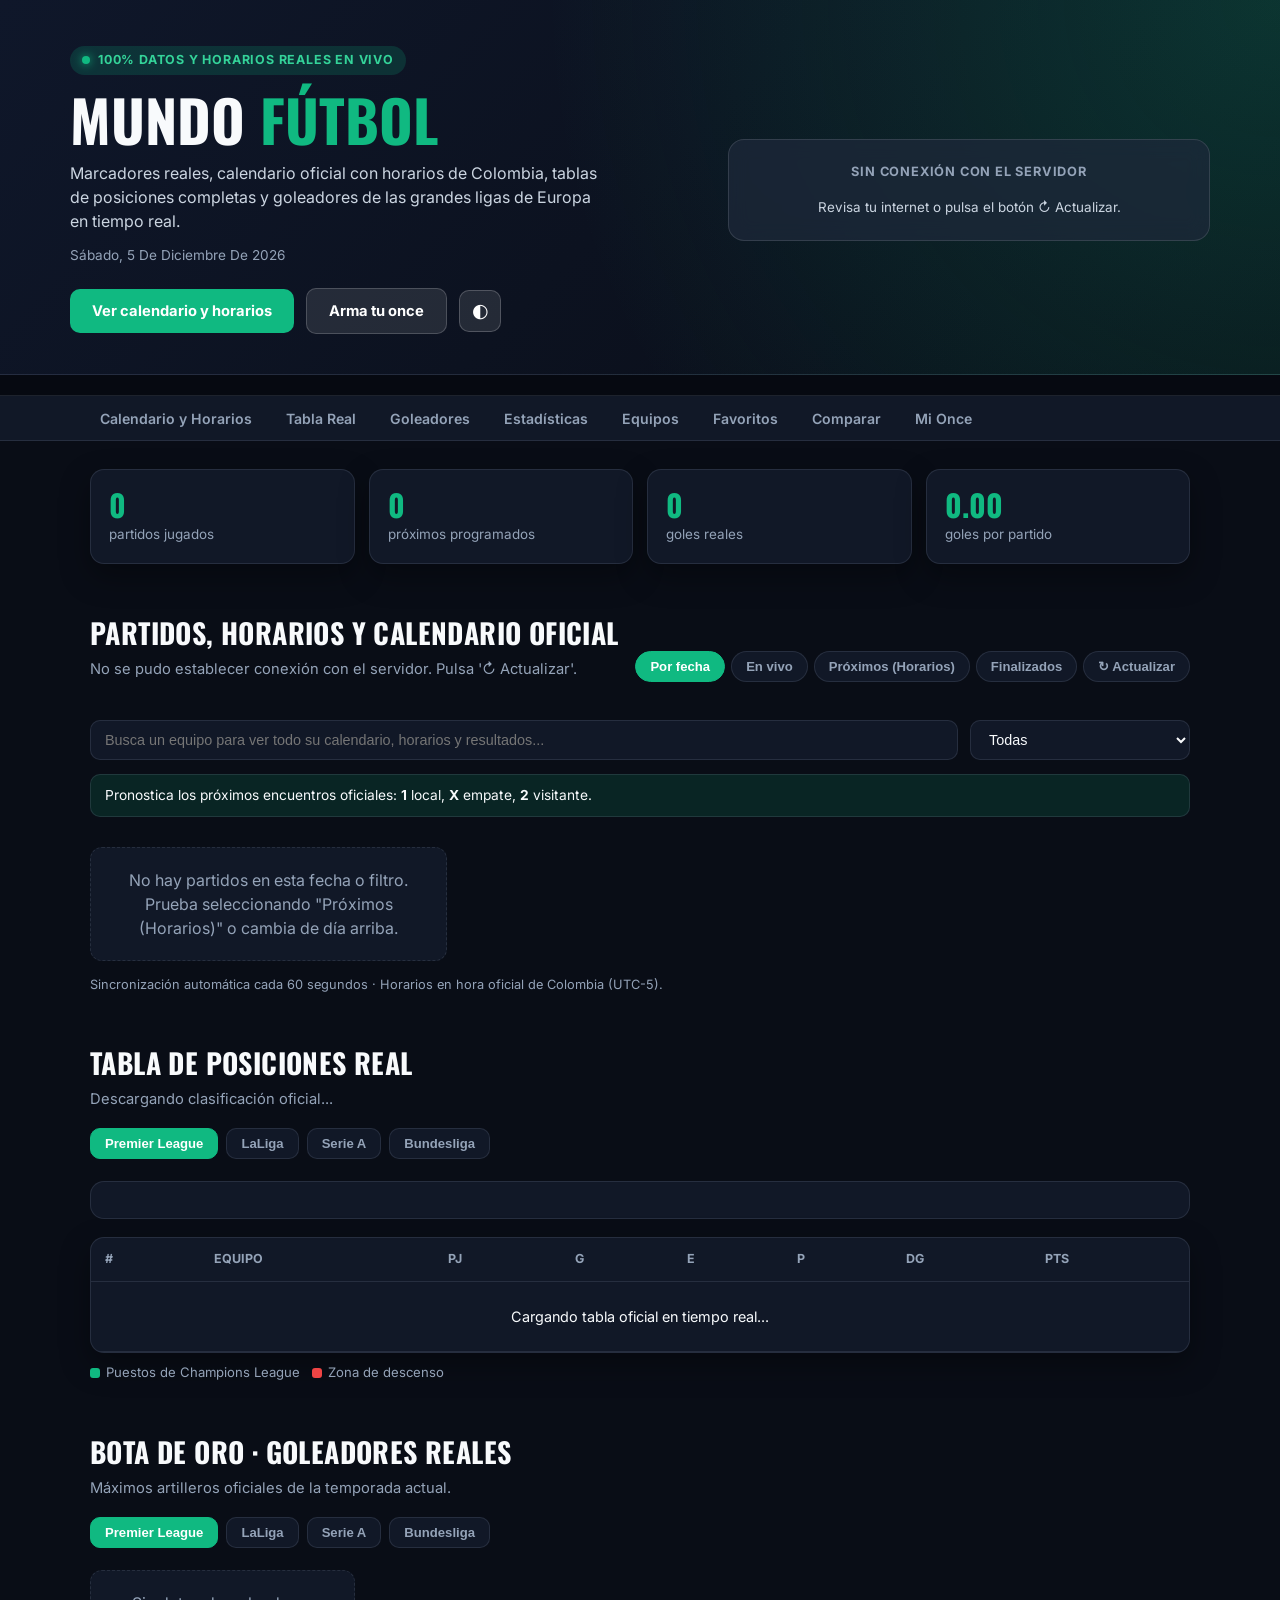
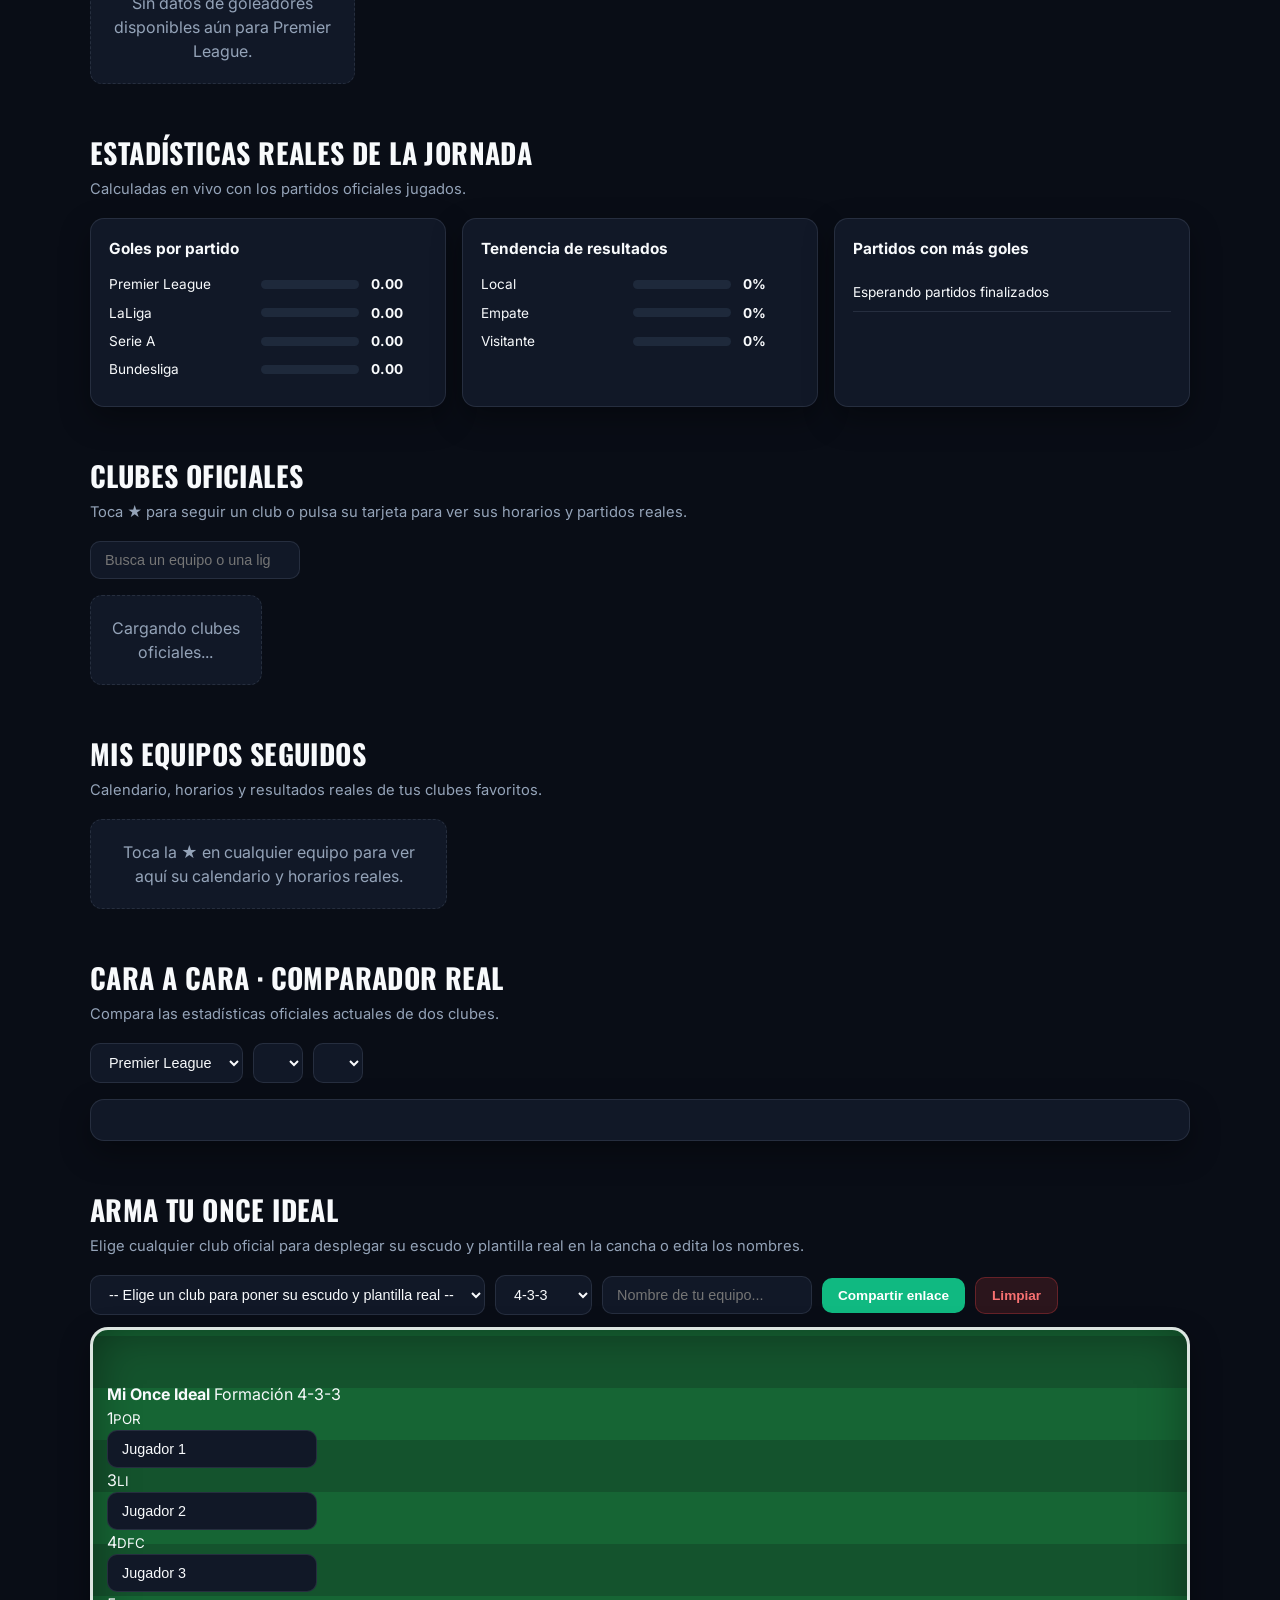
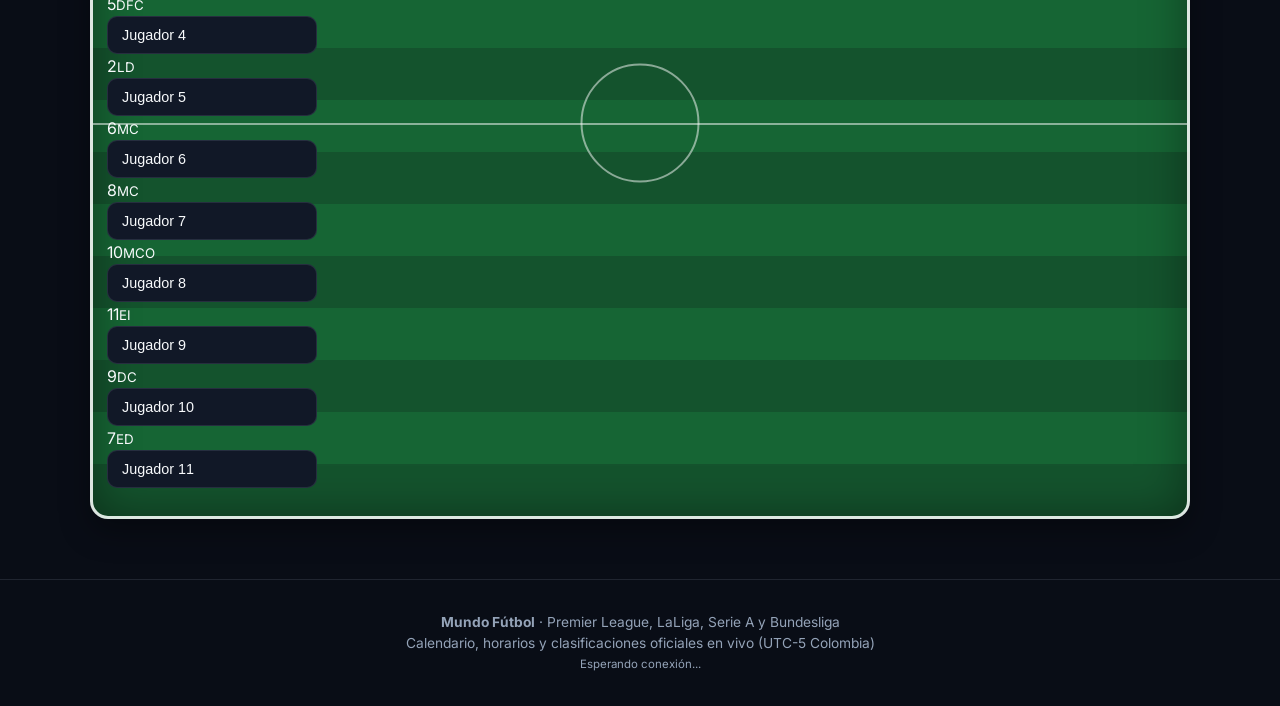
==== commit 91756883: "Update print statement from 'Hello' to 'Goodbye'" ====
--- a/index.html
+++ b/index.html
@@ -3,8 +3,8 @@
 <head>
 <meta charset="UTF-8">
 <meta name="viewport" content="width=device-width, initial-scale=1">
-<meta name="description" content="Resultados reales en vivo, calendario oficial, tablas de posiciones y goleadores de Europa.">
-<title>Mundo Fútbol | Resultados reales en vivo y tablas oficiales</title>
+<meta name="description" content="Resultados reales en vivo, calendario oficial con horarios, tablas de posiciones y goleadores de Europa.">
+<title>Mundo Fútbol | Resultados reales en vivo y calendario oficial</title>
 <link rel="preconnect" href="https://fonts.googleapis.com">
 <link rel="preconnect" href="https://fonts.gstatic.com" crossorigin>
 <link href="https://fonts.googleapis.com/css2?family=Inter:wght@400;500;600;700;800&family=Oswald:wght@600;700&display=swap" rel="stylesheet">
@@ -15,27 +15,27 @@
 <header class="hero" id="inicio">
   <div class="hero-in">
     <div class="hero-txt">
-      <p class="chip"><span class="punto"></span> 100% Datos Reales en Vivo</p>
+      <p class="chip"><span class="punto"></span> 100% Datos y Horarios Reales en Vivo</p>
       <h1>Mundo <span>Fútbol</span></h1>
-      <p class="lema">Marcadores reales, calendario oficial, tablas de posiciones completas y goleadores de las grandes ligas de Europa en tiempo real.</p>
+      <p class="lema">Marcadores reales, calendario oficial con horarios de Colombia, tablas de posiciones completas y goleadores de las grandes ligas de Europa en tiempo real.</p>
       <p id="fecha-hoy" class="fecha"></p>
       <div class="botones">
-        <a class="btn" href="#partidos">Ver partidos</a>
+        <a class="btn" href="#partidos">Ver calendario y horarios</a>
         <a class="btn sec" href="#alineacion">Arma tu once</a>
         <button class="icono" onclick="cambiarFondo()" aria-label="Cambiar entre modo claro y oscuro" title="Cambiar tema">◐</button>
       </div>
     </div>
     <aside id="destacado" class="destacado">
-      <p class="dest-tit">Conectando con servidores...</p>
+      <p class="dest-tit">Conectando con servidores oficiales...</p>
     </aside>
   </div>
 </header>
 
-<div id="ticker" class="ticker" aria-label="Últimos resultados reales"></div>
+<div id="ticker" class="ticker" aria-label="Últimos resultados y horarios reales"></div>
 
 <nav>
   <ul>
-    <li><a href="#partidos">Partidos</a></li>
+    <li><a href="#partidos">Calendario y Horarios</a></li>
     <li><a href="#tabla">Tabla Real</a></li>
     <li><a href="#goleadores">Goleadores</a></li>
     <li><a href="#estadisticas">Estadísticas</a></li>
@@ -53,29 +53,29 @@
   <section id="partidos">
     <div class="sec-head">
       <div>
-        <h2>Partidos y Calendario Oficial</h2>
-        <p class="sub" id="sub-partidos">Descargando marcadores y fechas reales...</p>
+        <h2>Partidos, Horarios y Calendario Oficial</h2>
+        <p class="sub" id="sub-partidos">Descargando marcadores, fechas y horarios reales...</p>
       </div>
       <div class="estado-filtros" id="filtros-estado">
-        <button class="activo" onclick="setEstadoFiltro('todos', this)">Todos</button>
+        <button class="activo" onclick="setEstadoFiltro('todos', this)">Por fecha</button>
         <button onclick="setEstadoFiltro('vivo', this)">En vivo</button>
+        <button onclick="setEstadoFiltro('previo', this)">Próximos (Horarios)</button>
         <button onclick="setEstadoFiltro('final', this)">Finalizados</button>
-        <button onclick="setEstadoFiltro('previo', this)">Próximos</button>
         <button onclick="sincronizarTodoEnVivo(true)" title="Forzar actualización">↻ Actualizar</button>
       </div>
     </div>
 
     <div class="tabs" id="tabs-dias"></div>
     <div class="buscar-fila">
-      <input id="buscar-partido" type="search" placeholder="Busca un equipo y ve sus resultados y próximos partidos..." aria-label="Buscar partido">
+      <input id="buscar-partido" type="search" placeholder="Busca un equipo para ver todo su calendario, horarios y resultados..." aria-label="Buscar partido">
       <select id="filtro-liga" aria-label="Filtrar por liga"></select>
     </div>
     <div id="marcador-pred" class="marcador-pred"></div>
     <div id="resumen" class="resumen"></div>
     <div id="lista-partidos" class="grid-partidos">
-      <p class="vacio">Cargando partidos reales...</p>
-    </div>
-    <p class="nota" id="nota-actualizacion">Sincronización automática cada 60 segundos · Hora oficial de Colombia (UTC-5).</p>
+      <p class="vacio">Conectando con los servidores de partidos y horarios oficiales...</p>
+    </div>
+    <p class="nota" id="nota-actualizacion">Sincronización automática cada 60 segundos · Horarios en hora oficial de Colombia (UTC-5).</p>
   </section>
 
   <section id="tabla">
@@ -129,14 +129,14 @@
 
   <section id="equipos">
     <h2>Clubes Oficiales</h2>
-    <p class="sub">Toca ★ para seguir un club o pulsa su tarjeta para ver sus partidos reales.</p>
+    <p class="sub">Toca ★ para seguir un club o pulsa su tarjeta para ver sus horarios y partidos reales.</p>
     <input id="buscador" type="search" placeholder="Busca un equipo o una liga..." aria-label="Buscar equipo">
     <div id="grid-equipos" class="grid-equipos"></div>
   </section>
 
   <section id="favoritos">
     <h2>Mis Equipos Seguidos</h2>
-    <p class="sub">Resultados reales y próximos partidos de tus clubes favoritos.</p>
+    <p class="sub">Calendario, horarios y resultados reales de tus clubes favoritos.</p>
     <div id="lista-favoritos" class="grid-partidos"></div>
   </section>
 
@@ -171,7 +171,7 @@
 
 <footer>
   <p><strong>Mundo Fútbol</strong> · Premier League, LaLiga, Serie A y Bundesliga</p>
-  <p>Marcadores y clasificaciones oficiales en vivo</p>
+  <p>Calendario, horarios y clasificaciones oficiales en vivo (UTC-5 Colombia)</p>
   <small id="estado-logos"></small>
 </footer>
 
@@ -206,6 +206,7 @@
 
 function toast(msg){
   const t = $("toast");
+  if (!t) return;
   t.textContent = msg;
   t.classList.add("mostrar");
   setTimeout(() => t.classList.remove("mostrar"), 2600);
@@ -227,7 +228,7 @@
   }
   return `<span class="escudo" style="background:${color(n)}">
     <span class="siglas-txt">${siglas(n)}</span>
-    <img src="${url}" alt="Escudo de ${n}" onload="marcarConLogo(this)" onerror="this.remove()">
+    <img src="${url}" alt="Escudo de ${esc(n)}" onload="marcarConLogo(this)" onerror="this.remove()">
   </span>`;
 }
 
@@ -246,24 +247,42 @@
   { nombre: "Bundesliga", slug: "ger.1" }
 ];
 
+/* CONEXIÓN CON DOBLE RESPALDO AUTOMÁTICO */
+async function fetchJSON(url){
+  const intentos = [
+    url,
+    `https://api.allorigins.win/raw?url=${encodeURIComponent(url)}`,
+    `https://corsproxy.io/?${encodeURIComponent(url)}`
+  ];
+  for (const endpoint of intentos) {
+    try {
+      const res = await fetch(endpoint, { cache: "no-store" });
+      if (res.ok) {
+        const data = await res.json();
+        if (data) return data;
+      }
+    } catch (e) {}
+  }
+  throw new Error("No se pudo conectar con " + url);
+}
+
+/* RANGO AMPLIO DE CALENDARIO: 14 DÍAS ATRÁS HASTA 21 DÍAS ADELANTE */
 function obtenerRangoFechasAPI(){
-  const d1 = new Date(); d1.setDate(d1.getDate() - 7);
-  const d2 = new Date(); d2.setDate(d2.getDate() + 14);
+  const d1 = new Date(); d1.setDate(d1.getDate() - 14);
+  const d2 = new Date(); d2.setDate(d2.getDate() + 21);
   const fmt = d => d.toLocaleDateString("sv-SE", { timeZone: "America/Bogota" }).replace(/-/g, "");
   return `${fmt(d1)}-${fmt(d2)}`;
 }
 
 async function sincronizarTodoEnVivo(manual = false){
-  if (manual) toast("Actualizando datos reales...");
+  if (manual) toast("Conectando con servidores oficiales...");
   const rango = obtenerRangoFechasAPI();
 
-  // 1. Descargar partidos reales (pasados, en vivo y próximos)
-  try {
-    const resPartidos = await Promise.all(
-      LIGAS_API.map(async ({nombre, slug}) => {
-        const res = await fetch(`https://site.api.espn.com/apis/site/v2/sports/soccer/${slug}/scoreboard?dates=${rango}`);
-        if (!res.ok) return [];
-        const data = await res.json();
+  // 1. Descargar calendario, horarios y resultados reales
+  const resPartidos = await Promise.all(
+    LIGAS_API.map(async ({nombre, slug}) => {
+      try {
+        const data = await fetchJSON(`https://site.api.espn.com/apis/site/v2/sports/soccer/${slug}/scoreboard?dates=${rango}`);
         return (data.events || []).map(ev => {
           const comp = ev.competitions[0];
           const home = comp.competitors.find(c => c.homeAway === "home");
@@ -281,46 +300,49 @@
           if (home.team.id) EQUIPOS_INFO[nLocal] = { id: home.team.id, slug };
           if (away.team.id) EQUIPOS_INFO[nVisita] = { id: away.team.id, slug };
 
-          const state = ev.status.type.state;
+          const state = ev.status?.type?.state || "pre";
           const estado = state === "in" ? "vivo" : (state === "post" ? "final" : "previo");
           const tieneGol = state === "in" || state === "post";
+          const estadio = comp.venue?.fullName || "";
 
           return {
             liga: nombre,
             fecha: fechaCol,
             hora: horaCol,
+            estadio,
             local: nLocal,
             visita: nVisita,
-            gl: tieneGol ? Number(home.score) : null,
-            gv: tieneGol ? Number(away.score) : null,
+            gl: tieneGol ? Number(home.score ?? 0) : null,
+            gv: tieneGol ? Number(away.score ?? 0) : null,
             estado,
-            reloj: ev.status.displayClock || ""
+            reloj: ev.status?.displayClock || ""
           };
         });
-      })
-    );
-
-    const todos = resPartidos.flat();
-    if (todos.length > 0) {
-      PARTIDOS = todos;
-      fechas = [...new Set(PARTIDOS.map(p => p.fecha))].sort();
-      if (!fechas.includes(diaActivo)) {
-        diaActivo = fechas.includes(hoyClave) ? hoyClave : (fechas.find(f => f >= hoyClave) || fechas[fechas.length - 1]);
+      } catch (e) {
+        return [];
       }
-      $("sub-partidos").textContent = "Resultados reales y calendario oficial de Europa.";
-      $("nota-actualizacion").textContent = "Datos reales sincronizados · Última actualización: " + new Date().toLocaleTimeString("es-CO", {hour:"2-digit", minute:"2-digit", second:"2-digit"});
+    })
+  );
+
+  const todos = resPartidos.flat();
+  if (todos.length > 0) {
+    PARTIDOS = todos;
+    fechas = [...new Set(PARTIDOS.map(p => p.fecha))].sort();
+    if (!fechas.includes(diaActivo)) {
+      diaActivo = fechas.includes(hoyClave) ? hoyClave : (fechas.find(f => f >= hoyClave) || fechas[fechas.length - 1]);
     }
-  } catch (e) {
-    $("sub-partidos").textContent = "Error al conectar con el servidor de partidos. Verifica tu conexión a internet.";
-  }
-
-  // 2. Descargar tablas de posiciones oficiales completas y escudos de todos los clubes
-  try {
-    await Promise.all(
-      LIGAS_API.map(async ({nombre, slug}) => {
-        const res = await fetch(`https://site.api.espn.com/apis/v2/sports/soccer/${slug}/standings`);
-        if (!res.ok) return;
-        const data = await res.json();
+    $("sub-partidos").textContent = `${PARTIDOS.length} partidos oficiales sincronizados · Horarios en hora de Colombia (UTC-5).`;
+    $("nota-actualizacion").textContent = "Conectado en vivo · Última sincronización: " + new Date().toLocaleTimeString("es-CO", {hour:"2-digit", minute:"2-digit", second:"2-digit"});
+  } else {
+    $("sub-partidos").textContent = "No se pudo establecer conexión con el servidor. Pulsa '↻ Actualizar'.";
+    $("destacado").innerHTML = `<p class="dest-tit">Sin conexión con el servidor</p><p class="dest-tiempo">Revisa tu internet o pulsa el botón ↻ Actualizar.</p>`;
+  }
+
+  // 2. Descargar tablas de posiciones oficiales completas
+  await Promise.all(
+    LIGAS_API.map(async ({nombre, slug}) => {
+      try {
+        const data = await fetchJSON(`https://site.api.espn.com/apis/v2/sports/soccer/${slug}/standings`);
         const entries = data.children?.[0]?.standings?.entries || [];
         if (entries.length > 0) {
           TABLAS[nombre] = entries.map(item => {
@@ -344,21 +366,20 @@
             ];
           });
         }
-      })
-    );
+      } catch (e) {}
+    })
+  );
+  if (Object.values(TABLAS).some(t => t.length > 0)) {
     $("sub-tabla").textContent = "Clasificación oficial real actualizada tras cada jornada.";
-  } catch (e) {
-    $("sub-tabla").textContent = "No se pudieron cargar las tablas oficiales en este momento.";
   }
 
   // 3. Descargar goleadores oficiales reales
-  try {
-    await Promise.all(
-      LIGAS_API.map(async ({nombre, slug}) => {
-        const res = await fetch(`https://site.api.espn.com/apis/site/v2/sports/soccer/${slug}/leaders`);
-        if (!res.ok) return;
-        const data = await res.json();
-        const catGoles = (data.leaders || []).find(c => c.name === "goals" || c.abbreviation === "G");
+  await Promise.all(
+    LIGAS_API.map(async ({nombre, slug}) => {
+      try {
+        const data = await fetchJSON(`https://site.api.espn.com/apis/site/v2/sports/soccer/${slug}/leaders`);
+        const listaCat = data.leaders || data.categories || [];
+        const catGoles = listaCat.find(c => c.name === "goals" || c.abbreviation === "G");
         if (catGoles && catGoles.leaders) {
           GOLEADORES[nombre] = catGoles.leaders.slice(0, 8).map((l, idx) => ({
             pos: idx + 1,
@@ -368,12 +389,12 @@
             goles: l.displayValue || l.value
           }));
         }
-      })
-    );
-  } catch (e) {}
+      } catch (e) {}
+    })
+  );
 
   refrescarInterfazCompleta();
-  if (manual) toast("¡Datos reales actualizados!");
+  if (manual && todos.length > 0) toast("¡Calendario, horarios y datos oficiales actualizados!");
 }
 
 function refrescarInterfazCompleta(){
@@ -398,7 +419,7 @@
 function contarLogos(){
   const todos = new Set([...Object.values(TABLAS).flat().map(e => e[0]), ...PARTIDOS.flatMap(p => [p.local, p.visita])]);
   const ok = [...todos].filter(n => ESCUDOS_OFICIALES[n]).length;
-  $("estado-logos").textContent = todos.size ? `Escudos oficiales cargados: ${ok} de ${todos.size}` : "Conectando...";
+  $("estado-logos").textContent = todos.size ? `Escudos oficiales cargados: ${ok} de ${todos.size}` : "Esperando conexión...";
 }
 
 function hora12(h){
@@ -409,6 +430,9 @@
 }
 function etiquetaDia(f){
   return new Date(f + "T12:00:00").toLocaleDateString("es-CO",{weekday:"short",day:"numeric",month:"short"});
+}
+function etiquetaDiaLarga(f){
+  return new Date(f + "T12:00:00").toLocaleDateString("es-CO",{weekday:"long",day:"numeric",month:"long"});
 }
 const clave = p => p.fecha + "|" + p.local + "|" + p.visita;
 const esFav = n => FAVS.includes(n);
@@ -431,23 +455,26 @@
   if (!sig) {
     const ult = jugados().sort((a,b) => (b.fecha + b.hora).localeCompare(a.fecha + a.hora))[0];
     $("destacado").innerHTML = ult
-      ? `<p class="dest-tit">Último resultado oficial · ${ult.liga}</p><div class="dest-vs"><div>${escudo(ult.local)}<b>${ult.local}</b></div><span>${ult.gl} - ${ult.gv}</span><div>${escudo(ult.visita)}<b>${ult.visita}</b></div></div><p class="dest-tiempo">${etiquetaDia(ult.fecha)} · Finalizado</p>`
+      ? `<p class="dest-tit">Último resultado oficial · ${ult.liga}</p><div class="dest-vs"><div>${escudo(ult.local)}<b>${ult.local}</b></div><span>${ult.gl} - ${ult.gv}</span><div>${escudo(ult.visita)}<b>${ult.visita}</b></div></div><p class="dest-tiempo">${etiquetaDiaLarga(ult.fecha)} · Finalizado</p>`
       : `<p class="dest-tit">Sin partidos programados</p>`;
     return;
   }
-  const m = Math.round((inicio(sig) - ahora) / 60000);
+  const m = Math.max(1, Math.round((inicio(sig) - ahora) / 60000));
   const d = Math.floor(m / 1440), hh = Math.floor(m % 1440 / 60), mm = m % 60;
   $("destacado").innerHTML = `<p class="dest-tit">Próximo partido oficial · ${sig.liga}</p>
     <div class="dest-vs"><div>${escudo(sig.local)}<b>${sig.local}</b></div><span>VS</span><div>${escudo(sig.visita)}<b>${sig.visita}</b></div></div>
-    <p class="dest-tiempo">${etiquetaDia(sig.fecha)} · ${hora12(sig.hora)}<br><strong>faltan ${d ? d + " d " : ""}${hh} h ${mm} min</strong></p>`;
+    <p class="dest-tiempo">📅 ${etiquetaDiaLarga(sig.fecha)} · 🕒 <strong>${hora12(sig.hora)}</strong><br>Comienza en <strong>${d ? d + " d " : ""}${hh} h ${mm} min</strong></p>`;
 }
 
 function pintarTicker(){
-  const ult = jugados().sort((a,b) => (b.fecha + b.hora).localeCompare(a.fecha + a.hora)).slice(0,18);
-  const items = ult.length ? ult : PARTIDOS.slice(0, 14);
+  const prox = PARTIDOS.filter(p => p.estado === "previo").sort((a,b) => (a.fecha + a.hora).localeCompare(b.fecha + b.hora)).slice(0,10);
+  const ult = jugados().sort((a,b) => (b.fecha + b.hora).localeCompare(a.fecha + a.hora)).slice(0,10);
+  const items = [...ult, ...prox];
   if (!items.length) return;
   const html = items.map(p => {
-    const marc = p.gl !== null ? `<b>${p.gl}-${p.gv}</b>` : `<b>${hora12(p.hora)}</b>`;
+    const marc = p.gl !== null
+      ? `<b>${p.gl}-${p.gv}</b>`
+      : `<b>🕒 ${etiquetaDia(p.fecha)} ${hora12(p.hora)}</b>`;
     return `<span>${p.estado === "vivo" ? "🔴 " : ""}${p.local} ${marc} ${p.visita}</span>`;
   }).join("");
   $("ticker").innerHTML = `<div class="pista">${html}${html}</div>`;
@@ -457,11 +484,11 @@
   const j = jugados(), prox = PARTIDOS.filter(p => p.estado === "previo").length;
   const goles = j.reduce((s,p) => s + (p.gl || 0) + (p.gv || 0), 0);
   const prom = j.length ? (goles / j.length).toFixed(2) : "0.00";
-  const datos = [[j.length,"partidos jugados"],[prox,"próximos partidos"],[goles,"goles reales"],[prom,"goles por partido"]];
+  const datos = [[j.length,"partidos jugados"],[prox,"próximos programados"],[goles,"goles reales"],[prom,"goles por partido"]];
   $("contadores").innerHTML = datos.map(([n,t]) => `<div class="contador"><b>${n}</b><span>${t}</span></div>`).join("");
 }
 
-/* PARTIDOS */
+/* PARTIDOS Y HORARIOS */
 function setEstadoFiltro(est, btn){
   estadoFiltro = est;
   document.querySelectorAll("#filtros-estado button").forEach(b => b.classList.remove("activo"));
@@ -470,10 +497,19 @@
 }
 
 function pintarTabsDias(){
-  $("tabs-dias").innerHTML = fechas.map(f =>
-    `<button class="${f===diaActivo?'activo':''} ${f===hoyClave?'hoy':''}" onclick="elegirDia('${f}')">${f===hoyClave?'Hoy · ':''}${etiquetaDia(f)}</button>`).join("");
-}
-function elegirDia(f){ diaActivo = f; $("buscar-partido").value = ""; pintarTabsDias(); pintarPartidos(); }
+  $("tabs-dias").innerHTML = fechas.map(f => {
+    const cant = PARTIDOS.filter(p => p.fecha === f).length;
+    return `<button class="${f===diaActivo && estadoFiltro==='todos'?'activo':''} ${f===hoyClave?'hoy':''}" onclick="elegirDia('${f}')">${f===hoyClave?'Hoy · ':''}${etiquetaDia(f)} <small>(${cant})</small></button>`;
+  }).join("");
+}
+function elegirDia(f){
+  diaActivo = f;
+  estadoFiltro = "todos";
+  document.querySelectorAll("#filtros-estado button").forEach((b,i) => b.classList.toggle("activo", i === 0));
+  $("buscar-partido").value = "";
+  pintarTabsDias();
+  pintarPartidos();
+}
 
 function pintarFiltro(){
   const prev = $("filtro-liga").value;
@@ -496,11 +532,15 @@
   } else if (pr && p.estado === "final") {
     extra = `<div class="pred ${pr===real?'acierto':'fallo'}">Tu pronóstico: ${pr} · ${pr===real?'acertaste ✔':'fallaste ✘'}</div>`;
   }
-  const marc = jugado ? `<b>${p.gl}</b><i>-</i><b>${p.gv}</b>` : `<span class="hora">${hora12(p.hora)}</span>`;
+
+  const marc = jugado
+    ? `<div class="marc-box"><b>${p.gl}</b><i>-</i><b>${p.gv}</b></div><span class="sub-hora">Hora: ${hora12(p.hora)}</span>`
+    : `<span class="hora-badge">🕒 ${hora12(p.hora)}</span><span class="sub-hora">${etiquetaDia(p.fecha)}</span>`;
+
   const star = n => esFav(n) ? '<span class="fav">★</span> ' : '';
   const estadoHtml = esVivo
     ? `<span class="badge-vivo">EN VIVO ${p.reloj}</span>`
-    : `${p.estado === "final" ? "Finalizado" : "Por jugar"}${conFecha ? " · " + etiquetaDia(p.fecha) : ""}`;
+    : `${p.estado === "final" ? "Finalizado" : "Programado"}${conFecha ? " · " + etiquetaDia(p.fecha) : ""}`;
 
   return `<div class="partido ${esVivo ? 'en-vivo' : ''}">
     <div class="cab"><span>${p.liga}</span><span>${estadoHtml}</span></div>
@@ -509,6 +549,7 @@
       <div class="marc">${marc}</div>
       <div class="eq ${real==="2"?'ganador':''}">${escudo(p.visita)}<span>${star(p.visita)}${p.visita}</span></div>
     </div>
+    ${p.estadio ? `<p class="estadio-txt">🏟️ ${esc(p.estadio)}</p>` : ""}
     ${extra}
   </div>`;
 }
@@ -522,22 +563,23 @@
     lista = lista.filter(p => p.fecha === diaActivo);
   }
   if (q) {
-    lista = lista.filter(p => (p.local + " " + p.visita).toLowerCase().includes(q));
+    lista = lista.filter(p => (p.local + " " + p.visita + " " + p.liga).toLowerCase().includes(q));
   }
   lista.sort((a,b) => (a.fecha + a.hora).localeCompare(b.fecha + b.hora));
 
   const jug = lista.filter(p => p.gl !== null);
+  const prox = lista.filter(p => p.estado === "previo");
   const goles = jug.reduce((s,p) => s + p.gl + p.gv, 0);
   const goleada = jug.slice().sort((a,b) => Math.abs(b.gl-b.gv) - Math.abs(a.gl-a.gv))[0];
   $("resumen").innerHTML = lista.length ? `
     <div><b>${lista.length}</b><span>partidos mostrados</span></div>
+    <div><b>${prox.length}</b><span>por jugar (con horario)</span></div>
     <div><b>${jug.length}</b><span>jugados / en vivo</span></div>
-    <div><b>${goles}</b><span>goles</span></div>
-    ${goleada ? `<div><b>${goleada.gl}-${goleada.gv}</b><span>destacado: ${goleada.local} vs ${goleada.visita}</span></div>` : ""}` : "";
+    ${goleada ? `<div><b>${goleada.gl}-${goleada.gv}</b><span>destacado: ${goleada.local} vs ${goleada.visita}</span></div>` : `<div><b>${goles}</b><span>goles</span></div>`}` : "";
 
   const mostrarFecha = !!q || estadoFiltro !== "todos";
   $("lista-partidos").innerHTML = lista.length ? lista.map(p => tarjeta(p, mostrarFecha)).join("")
-    : `<p class="vacio">No hay partidos en esta fecha o filtro.</p>`;
+    : `<p class="vacio">No hay partidos en esta fecha o filtro. Prueba seleccionando "Próximos (Horarios)" o cambia de día arriba.</p>`;
 }
 
 /* PRONÓSTICOS */
@@ -591,18 +633,18 @@
     `<button class="${l===goleadorLigaActiva?'activo':''}" onclick="elegirGoleadorLiga('${l}')">${l}</button>`).join("");
   const lista = GOLEADORES[goleadorLigaActiva] || [];
   if (!lista.length) {
-    $("grid-goleadores").innerHTML = `<p class="vacio">Cargando goleadores reales de ${goleadorLigaActiva}...</p>`;
+    $("grid-goleadores").innerHTML = `<p class="vacio">Sin datos de goleadores disponibles aún para ${goleadorLigaActiva}.</p>`;
     return;
   }
   $("grid-goleadores").innerHTML = lista.map(g => `
     <div class="card-goleador">
       <div class="gol-pos">${g.pos}</div>
       <div class="gol-avatar">
-        ${g.foto ? `<img src="${g.foto}" alt="${g.nombre}" onerror="this.remove()">` : `<span>⚽</span>`}
+        ${g.foto ? `<img src="${g.foto}" alt="${esc(g.nombre)}" onerror="this.remove()">` : `<span>⚽</span>`}
       </div>
       <div class="gol-info">
-        <h4>${g.nombre}</h4>
-        <p>${escudo(g.equipo)} ${g.equipo}</p>
+        <h4>${esc(g.nombre)}</h4>
+        <p>${escudo(g.equipo)} ${esc(g.equipo)}</p>
       </div>
       <div class="gol-cifra">
         <b>${g.goles}</b>
@@ -645,9 +687,9 @@
   const lista = Object.entries(mapa).sort((a,b) => a[0].localeCompare(b[0]))
     .filter(([n,l]) => (n + " " + l).toLowerCase().includes(q));
   $("grid-equipos").innerHTML = lista.length ? lista.map(([n,l]) =>
-    `<div class="equipo" data-n="${n}" onclick="verEquipo(this.dataset.n)">
+    `<div class="equipo" data-n="${esc(n)}" onclick="verEquipo(this.dataset.n)">
       <button class="estrella ${esFav(n)?'on':''}" title="Seguir equipo" onclick="event.stopPropagation();toggleFav(this.closest('.equipo').dataset.n)">${esFav(n)?'★':'☆'}</button>
-      ${escudo(n)}<h3>${n}</h3><p>${l}</p></div>`).join("")
+      ${escudo(n)}<h3>${esc(n)}</h3><p>${l}</p></div>`).join("")
     : `<p class="vacio">Cargando clubes oficiales...</p>`;
 }
 function verEquipo(n){
@@ -668,7 +710,7 @@
   const lista = PARTIDOS.filter(p => esFav(p.local) || esFav(p.visita))
     .sort((a,b) => (a.fecha + a.hora).localeCompare(b.fecha + b.hora));
   $("lista-favoritos").innerHTML = lista.length ? lista.map(p => tarjeta(p, true)).join("")
-    : `<p class="vacio">Toca la ★ en cualquier equipo para ver aquí sus partidos reales.</p>`;
+    : `<p class="vacio">Toca la ★ en cualquier equipo para ver aquí su calendario y horarios reales.</p>`;
 }
 
 /* COMPARADOR */
@@ -734,736 +776,7 @@
   const previo = ONCE.escudo || "";
   const todos = Object.keys(ESCUDOS_OFICIALES).sort();
   sel.innerHTML = `<option value="">-- Elige un club para poner su escudo y plantilla real --</option>` +
-    todos.map(eq => `<option value="${eq}">${eq}</option>`).join("");
-  if (todos.includes(previo)) sel.value = previo;
-}
-
-async function seleccionarClubOnce(club){
-  ONCE.escudo = club;
-  if (!club) {
-    guardar("once_pro", ONCE);
-    pintarOnce();
-    return;
-  }
-  ONCE.nombre = club;
-  $("nombre-equipo-once").value = club;
-  pintarOnce();
-  toast(`Cargando plantilla real de ${club}...`);
-
-  const info = EQUIPOS_INFO[club];
-  if (info && info.id) {
-    try {
-      const res = await fetch(`https://site.api.espn.com/apis/site/v2/sports/soccer/${info.slug}/teams/${info.id}/roster`);
-      if (res.ok) {
-        const data = await res.json();
-        const atletas = data.athletes || [];
-        const porteros = atletas.filter(a => a.position?.abbreviation === "G").map(a => a.shortName || a.displayName);
-        const defensas = atletas.filter(a => a.position?.abbreviation === "D").map(a => a.shortName || a.displayName);
-        const medios = atletas.filter(a => a.position?.abbreviation === "M").map(a => a.shortName || a.displayName);
-        const delanteros = atletas.filter(a => a.position?.abbreviation === "F").map(a => a.shortName || a.displayName);
-
-        const onceReal = [
-          porteros[0] || "Portero",
-          defensas[0] || "Defensa 1",
-          defensas[1] || "Defensa 2",
-          defensas[2] || "Defensa 3",
-          defensas[3] || medios[3] || "Defensa 4",
-          medios[0] || "Medio 1",
-          medios[1] || "Medio 2",
-          medios[2] || "Medio 3",
-          delanteros[0] || "Delantero 1",
-          delanteros[1] || "Delantero 2",
-          delanteros[2] || medios[4] || "Delantero 3"
-        ];
-        ONCE.j = {};
-        onceReal.forEach((nom, i) => { ONCE.j[i] = nom; });
-        guardar("once_pro", ONCE);
-        pintarOnce();
-        toast(`Escudo y plantilla real de ${club} listos`);
-        return;
-      }
-    } catch (e) {}
-  }
-
-  guardar("once_pro", ONCE);
-  pintarOnce();
-}
-
-function cargarOnceDesdeURL(){
-  const params = new URLSearchParams(window.location.search);
-  const shared = params.get("once");
-  if (!shared) return;
-  try {
-    const data = JSON.parse(decodeURIComponent(escape(atob(shared))));
-    if (data && data.f) {
-      ONCE = data;
-      guardar("once_pro", ONCE);
-    }
-  } catch (e) {}
-}
-
-function pintarOnce(){
-  const cfg = FORMACIONES_PRO[ONCE.f] || FORMACIONES_PRO["4-3-3"];
-  let idx = 0;
-  const matriz = cfg.filas.map(c => Array.from({length: c}, () => idx++));
-  const logoClub = ONCE.escudo && ESCUDOS_OFICIALES[ONCE.escudo] ? ESCUDOS_OFICIALES[ONCE.escudo] : "";
-
-  const lineasHtml = matriz.reverse().map(fila =>
-    `<div class="linea">${fila.map(i => {
-      const pos = cfg.posiciones[i] || "JUG";
-      const dorsal = cfg.dorsales[i] || (i + 1);
-      const visual = logoClub
-        ? `<img src="${logoClub}" alt="${ONCE.escudo}">`
-        : `<span class="num-dorsal">${dorsal}</span>`;
-      return `<label class="jugador-pro">
-        <div class="ficha-camiseta">
-          ${visual}
-          <span class="pos-tag">${pos}</span>
-        </div>
-        <input maxlength="20" placeholder="${pos}" value="${esc(ONCE.j[i] || "")}" oninput="guardarJugador(${i},this.value)">
-      </label>`;
-    }).join("")}</div>`
-  ).join("");
-
-  const tituloCancha = ONCE.nombre || ONCE.escudo || "";
-  const cartelEquipo = tituloCancha
-    ? `<div class="cartel-equipo">${logoClub ? `<img src="${logoClub}" alt="">` : ''}<span>${esc(tituloCancha)} · ${ONCE.f}</span></div>`
-    : '';
-  $("cancha").innerHTML = `${cartelEquipo}<div class="area-top"></div>${lineasHtml}<div class="area-bottom"></div>`;
-}
-
-function guardarJugador(i, v){ ONCE.j[i] = v; guardar("once_pro", ONCE); }
-function cambiarFormacion(f){ ONCE.f = f; guardar("once_pro", ONCE); pintarOnce(); }
-function limpiarOnce(){
-  ONCE = { nombre: "", escudo: "", f: ONCE.f, j: {} };
-  $("nombre-equipo-once").value = "";
-  $("escudo-once").value = "";
-  guardar("once_pro", ONCE);
-  pintarOnce();
-  toast("Cancha despejada");
-}
-function compartirOnce(){
-  if (!ONCE.nombre && ONCE.escudo) ONCE.nombre = ONCE.escudo;
-  const payload = btoa(unescape(encodeURIComponent(JSON.stringify(ONCE))));
-  const url = `${window.location.origin}${window.location.pathname}?once=${payload}#alineacion`;
-  navigator.clipboard.writeText(url).then(() => {
-    toast("¡Enlace de tu once copiado!");
-  }).catch(() => {
-    prompt("Copia este enlace para compartir:", url);
-  });
-}
-
-function cambiarFondo(){
-  document.body.classList.toggle("claro");
-  guardar("claro", document.body.classList.contains("claro"));
-}
-
-document.addEventListener("DOMContentLoaded", () => {
-  cargarOnceDesdeURL();
-  if (leer("claro", false)) document.body.classList.add("claro");
-  $("fecha-hoy").textContent = new Date().toLocaleDateString("es-CO",{weekday:"long",day:"numeric",month:"long",year:"numeric"});
-
-  const ligas = Object.keys(TABLAS);
-  $("cmp-liga").innerHTML = ligas.map(l => `<option>${l}</option>`).join("");
-  $("cmp-liga").value = ligas[0];
-
-  $("formacion").innerHTML = Object.keys(FORMACIONES_PRO).map(f => `<option>${f}</option>`).join("");
-  $("formacion").value = ONCE.f;
-  $("nombre-equipo-once").value = ONCE.nombre || ONCE.escudo || "";
-
-  pintarOnce();
-
-  $("cmp-liga").addEventListener("change", pintarComparar);
-  $("cmp-a").addEventListener("change", pintarComparar);
-  $("cmp-b").addEventListener("change", pintarComparar);
-  $("formacion").addEventListener("change", e => cambiarFormacion(e.target.value));
-  $("nombre-equipo-once").addEventListener("input", e => { ONCE.nombre = e.target.value; guardar("once_pro", ONCE); pintarOnce(); });
-  $("escudo-once").addEventListener("change", e => seleccionarClubOnce(e.target.value));
-  $("buscar-partido").addEventListener("input", pintarPartidos);
-  $("buscador").addEventListener("input", e => pintarEquipos(e.target.value));
-
-  sincronizarTodoEnVivo();
-  setInterval(sincronizarTodoEnVivo, 60000);
-  setInterval(pintarDestacado, 30000);
-
-  window.addEventListener("scroll", () => { $("subir").style.display = window.scrollY > 500 ? "block" : "none"; });
-});
-</script>
-  <script>
-let PARTIDOS = [];
-let TABLAS = {
-  "Premier League": [],
-  "LaLiga": [],
-  "Serie A": [],
-  "Bundesliga": []
-};
-let GOLEADORES = {
-  "Premier League": [],
-  "LaLiga": [],
-  "Serie A": [],
-  "Bundesliga": []
-};
-let ESCUDOS_OFICIALES = {};
-let EQUIPOS_INFO = {};
-
-const $ = id => document.getElementById(id);
-const esc = s => String(s).replace(/[&<>"]/g, c => ({"&":"&amp;","<":"&lt;",">":"&gt;",'"':"&quot;"}[c]));
-const hoyClave = new Date().toLocaleDateString("sv-SE", { timeZone: "America/Bogota" });
-let fechas = [];
-let diaActivo = hoyClave;
-let estadoFiltro = "todos";
-let ligaActiva = "Todas", tablaActiva = "Premier League", goleadorLigaActiva = "Premier League";
-
-function leer(k, d){ try { return JSON.parse(localStorage.getItem(k)) || d; } catch(e){ return d; } }
-function guardar(k, v){ try { localStorage.setItem(k, JSON.stringify(v)); } catch(e){} }
-let PRED = leer("pred", {}), FAVS = leer("favs", []);
-
-function toast(msg){
-  const t = $("toast");
-  if (!t) return;
-  t.textContent = msg;
-  t.classList.add("mostrar");
-  setTimeout(() => t.classList.remove("mostrar"), 2600);
-}
-
-function color(n){
-  let h = 0; for (const c of n) h = (h*31 + c.charCodeAt(0)) % 360;
-  return `hsl(${h},55%,38%)`;
-}
-function siglas(n){
-  const p = n.split(" ");
-  return (p.length > 1 ? p[0][0] + p[1][0] + (p[2]?p[2][0]:"") : n.slice(0,3)).toUpperCase();
-}
-
-function escudo(n){
-  const url = ESCUDOS_OFICIALES[n];
-  if (!url) {
-    return `<span class="escudo" style="background:${color(n)}"><span class="siglas-txt">${siglas(n)}</span></span>`;
-  }
-  return `<span class="escudo" style="background:${color(n)}">
-    <span class="siglas-txt">${siglas(n)}</span>
-    <img src="${url}" alt="Escudo de ${n}" onload="marcarConLogo(this)" onerror="this.remove()">
-  </span>`;
-}
-
-function marcarConLogo(img){
-  const span = img.parentNode;
-  span.classList.add('con-logo');
-  span.style.background = 'transparent';
-  const txt = span.querySelector('.siglas-txt');
-  if (txt) txt.style.display = 'none';
-}
-
-const LIGAS_API = [
-  { nombre: "Premier League", slug: "eng.1" },
-  { nombre: "LaLiga", slug: "esp.1" },
-  { nombre: "Serie A", slug: "ita.1" },
-  { nombre: "Bundesliga", slug: "ger.1" }
-];
-
-/* FETCH CON RESPALDO AUTOMÁTICO (Directo -> Proxy CORS) */
-async function fetchJSON(url){
-  try {
-    const r = await fetch(url, { cache: "no-store" });
-    if (r.ok) return await r.json();
-  } catch (e) {}
-
-  // Respaldo si el navegador o red bloquea la conexión directa
-  const proxyUrl = `https://api.allorigins.win/raw?url=${encodeURIComponent(url)}`;
-  const r2 = await fetch(proxyUrl, { cache: "no-store" });
-  if (!r2.ok) throw new Error("Error HTTP " + r2.status);
-  return await r2.json();
-}
-
-function obtenerRangoFechasAPI(){
-  const d1 = new Date(); d1.setDate(d1.getDate() - 7);
-  const d2 = new Date(); d2.setDate(d2.getDate() + 14);
-  const fmt = d => d.toLocaleDateString("sv-SE", { timeZone: "America/Bogota" }).replace(/-/g, "");
-  return `${fmt(d1)}-${fmt(d2)}`;
-}
-
-async function sincronizarTodoEnVivo(manual = false){
-  if (manual) toast("Conectando con servidores oficiales...");
-  const rango = obtenerRangoFechasAPI();
-  let errores = 0;
-
-  // 1. Descargar partidos reales (pasados, en vivo y próximos)
-  const resPartidos = await Promise.all(
-    LIGAS_API.map(async ({nombre, slug}) => {
-      try {
-        const data = await fetchJSON(`https://site.api.espn.com/apis/site/v2/sports/soccer/${slug}/scoreboard?dates=${rango}`);
-        return (data.events || []).map(ev => {
-          const comp = ev.competitions[0];
-          const home = comp.competitors.find(c => c.homeAway === "home");
-          const away = comp.competitors.find(c => c.homeAway === "away");
-          const dt = new Date(ev.date);
-
-          const fechaCol = dt.toLocaleDateString("sv-SE", { timeZone: "America/Bogota" });
-          const horaCol = dt.toLocaleTimeString("en-GB", { timeZone: "America/Bogota", hour: "2-digit", minute: "2-digit" });
-
-          const nLocal = home.team.shortDisplayName || home.team.name;
-          const nVisita = away.team.shortDisplayName || away.team.name;
-
-          if (home.team.logo) ESCUDOS_OFICIALES[nLocal] = home.team.logo;
-          if (away.team.logo) ESCUDOS_OFICIALES[nVisita] = away.team.logo;
-          if (home.team.id) EQUIPOS_INFO[nLocal] = { id: home.team.id, slug };
-          if (away.team.id) EQUIPOS_INFO[nVisita] = { id: away.team.id, slug };
-
-          const state = ev.status?.type?.state || "pre";
-          const estado = state === "in" ? "vivo" : (state === "post" ? "final" : "previo");
-          const tieneGol = state === "in" || state === "post";
-
-          return {
-            liga: nombre,
-            fecha: fechaCol,
-            hora: horaCol,
-            local: nLocal,
-            visita: nVisita,
-            gl: tieneGol ? Number(home.score ?? 0) : null,
-            gv: tieneGol ? Number(away.score ?? 0) : null,
-            estado,
-            reloj: ev.status?.displayClock || ""
-          };
-        });
-      } catch (e) {
-        errores++;
-        return [];
-      }
-    })
-  );
-
-  const todos = resPartidos.flat();
-  if (todos.length > 0) {
-    PARTIDOS = todos;
-    fechas = [...new Set(PARTIDOS.map(p => p.fecha))].sort();
-    if (!fechas.includes(diaActivo)) {
-      diaActivo = fechas.includes(hoyClave) ? hoyClave : (fechas.find(f => f >= hoyClave) || fechas[fechas.length - 1]);
-    }
-    $("sub-partidos").textContent = "Resultados reales y calendario oficial de Europa en tiempo real.";
-    $("nota-actualizacion").textContent = "Conectado en vivo · Última actualización: " + new Date().toLocaleTimeString("es-CO", {hour:"2-digit", minute:"2-digit", second:"2-digit"});
-  } else {
-    $("sub-partidos").textContent = "Sin respuesta del servidor de partidos. Pulsa '↻ Actualizar' para reintentar.";
-    $("destacado").innerHTML = `<p class="dest-tit">Sin conexión con el servidor</p><p class="dest-tiempo">Verifica tu internet o pulsa Actualizar.</p>`;
-  }
-
-  // 2. Descargar tablas de posiciones oficiales completas
-  await Promise.all(
-    LIGAS_API.map(async ({nombre, slug}) => {
-      try {
-        const data = await fetchJSON(`https://site.api.espn.com/apis/v2/sports/soccer/${slug}/standings`);
-        const entries = data.children?.[0]?.standings?.entries || [];
-        if (entries.length > 0) {
-          TABLAS[nombre] = entries.map(item => {
-            const eq = item.team.shortDisplayName || item.team.name;
-            const logo = item.team.logos?.[0]?.href;
-            if (logo) ESCUDOS_OFICIALES[eq] = logo;
-            if (item.team.id) EQUIPOS_INFO[eq] = { id: item.team.id, slug };
-
-            const getStat = name => {
-              const s = item.stats.find(x => x.name === name);
-              return s ? Number(s.value) : 0;
-            };
-            return [
-              eq,
-              getStat("gamesPlayed"),
-              getStat("wins"),
-              getStat("ties"),
-              getStat("losses"),
-              getStat("pointDifferential"),
-              getStat("points")
-            ];
-          });
-        }
-      } catch (e) {}
-    })
-  );
-  if (Object.values(TABLAS).some(t => t.length > 0)) {
-    $("sub-tabla").textContent = "Clasificación oficial real actualizada tras cada jornada.";
-  }
-
-  // 3. Descargar goleadores oficiales reales
-  await Promise.all(
-    LIGAS_API.map(async ({nombre, slug}) => {
-      try {
-        const data = await fetchJSON(`https://site.api.espn.com/apis/site/v2/sports/soccer/${slug}/leaders`);
-        const listaCat = data.leaders || data.categories || [];
-        const catGoles = listaCat.find(c => c.name === "goals" || c.abbreviation === "G");
-        if (catGoles && catGoles.leaders) {
-          GOLEADORES[nombre] = catGoles.leaders.slice(0, 8).map((l, idx) => ({
-            pos: idx + 1,
-            nombre: l.athlete.displayName,
-            equipo: l.athlete.team?.shortDisplayName || l.athlete.team?.name || "",
-            foto: l.athlete.headshot?.href || "",
-            goles: l.displayValue || l.value
-          }));
-        }
-      } catch (e) {}
-    })
-  );
-
-  refrescarInterfazCompleta();
-  if (manual && todos.length > 0) toast("¡Datos oficiales conectados y actualizados!");
-}
-
-function refrescarInterfazCompleta(){
-  pintarDestacado();
-  pintarTicker();
-  pintarContadores();
-  pintarTabsDias();
-  pintarFiltro();
-  pintarPartidos();
-  pintarPred();
-  pintarTabla();
-  pintarGoleadores();
-  pintarStats();
-  pintarEquipos($("buscador").value);
-  pintarFavoritos();
-  pintarComparar();
-  poblarSelectorClubesOnce();
-  pintarOnce();
-  contarLogos();
-}
-
-function contarLogos(){
-  const todos = new Set([...Object.values(TABLAS).flat().map(e => e[0]), ...PARTIDOS.flatMap(p => [p.local, p.visita])]);
-  const ok = [...todos].filter(n => ESCUDOS_OFICIALES[n]).length;
-  $("estado-logos").textContent = todos.size ? `Escudos oficiales cargados: ${ok} de ${todos.size}` : "Esperando conexión...";
-}
-
-function hora12(h){
-  let [hh,mm] = h.split(":").map(Number);
-  const s = hh >= 12 ? "p. m." : "a. m.";
-  hh = hh % 12 || 12;
-  return `${hh}:${String(mm).padStart(2,"0")} ${s}`;
-}
-function etiquetaDia(f){
-  return new Date(f + "T12:00:00").toLocaleDateString("es-CO",{weekday:"short",day:"numeric",month:"short"});
-}
-const clave = p => p.fecha + "|" + p.local + "|" + p.visita;
-const esFav = n => FAVS.includes(n);
-const inicio = p => new Date(`${p.fecha}T${p.hora}:00-05:00`);
-const resultado = p => p.gl > p.gv ? "1" : p.gl < p.gv ? "2" : "X";
-const jugados = () => PARTIDOS.filter(p => p.estado === "final" || p.estado === "vivo");
-
-/* PORTADA */
-function pintarDestacado(){
-  if (!PARTIDOS.length) return;
-  const enVivo = PARTIDOS.find(p => p.estado === "vivo");
-  if (enVivo) {
-    $("destacado").innerHTML = `<p class="dest-tit"><span class="badge-vivo">EN VIVO · ${enVivo.reloj}</span> · ${enVivo.liga}</p>
-      <div class="dest-vs"><div>${escudo(enVivo.local)}<b>${enVivo.local}</b></div><span>${enVivo.gl} - ${enVivo.gv}</span><div>${escudo(enVivo.visita)}<b>${enVivo.visita}</b></div></div>
-      <p class="dest-tiempo">Partido disputándose en este momento</p>`;
-    return;
-  }
-  const ahora = new Date();
-  const sig = PARTIDOS.filter(p => p.estado === "previo" && inicio(p) > ahora).sort((a,b) => inicio(a) - inicio(b))[0];
-  if (!sig) {
-    const ult = jugados().sort((a,b) => (b.fecha + b.hora).localeCompare(a.fecha + a.hora))[0];
-    $("destacado").innerHTML = ult
-      ? `<p class="dest-tit">Último resultado oficial · ${ult.liga}</p><div class="dest-vs"><div>${escudo(ult.local)}<b>${ult.local}</b></div><span>${ult.gl} - ${ult.gv}</span><div>${escudo(ult.visita)}<b>${ult.visita}</b></div></div><p class="dest-tiempo">${etiquetaDia(ult.fecha)} · Finalizado</p>`
-      : `<p class="dest-tit">Sin partidos programados</p>`;
-    return;
-  }
-  const m = Math.round((inicio(sig) - ahora) / 60000);
-  const d = Math.floor(m / 1440), hh = Math.floor(m % 1440 / 60), mm = m % 60;
-  $("destacado").innerHTML = `<p class="dest-tit">Próximo partido oficial · ${sig.liga}</p>
-    <div class="dest-vs"><div>${escudo(sig.local)}<b>${sig.local}</b></div><span>VS</span><div>${escudo(sig.visita)}<b>${sig.visita}</b></div></div>
-    <p class="dest-tiempo">${etiquetaDia(sig.fecha)} · ${hora12(sig.hora)}<br><strong>faltan ${d ? d + " d " : ""}${hh} h ${mm} min</strong></p>`;
-}
-
-function pintarTicker(){
-  const ult = jugados().sort((a,b) => (b.fecha + b.hora).localeCompare(a.fecha + a.hora)).slice(0,18);
-  const items = ult.length ? ult : PARTIDOS.slice(0, 14);
-  if (!items.length) return;
-  const html = items.map(p => {
-    const marc = p.gl !== null ? `<b>${p.gl}-${p.gv}</b>` : `<b>${hora12(p.hora)}</b>`;
-    return `<span>${p.estado === "vivo" ? "🔴 " : ""}${p.local} ${marc} ${p.visita}</span>`;
-  }).join("");
-  $("ticker").innerHTML = `<div class="pista">${html}${html}</div>`;
-}
-
-function pintarContadores(){
-  const j = jugados(), prox = PARTIDOS.filter(p => p.estado === "previo").length;
-  const goles = j.reduce((s,p) => s + (p.gl || 0) + (p.gv || 0), 0);
-  const prom = j.length ? (goles / j.length).toFixed(2) : "0.00";
-  const datos = [[j.length,"partidos jugados"],[prox,"próximos partidos"],[goles,"goles reales"],[prom,"goles por partido"]];
-  $("contadores").innerHTML = datos.map(([n,t]) => `<div class="contador"><b>${n}</b><span>${t}</span></div>`).join("");
-}
-
-/* PARTIDOS */
-function setEstadoFiltro(est, btn){
-  estadoFiltro = est;
-  document.querySelectorAll("#filtros-estado button").forEach(b => b.classList.remove("activo"));
-  btn.classList.add("activo");
-  pintarPartidos();
-}
-
-function pintarTabsDias(){
-  $("tabs-dias").innerHTML = fechas.map(f =>
-    `<button class="${f===diaActivo?'activo':''} ${f===hoyClave?'hoy':''}" onclick="elegirDia('${f}')">${f===hoyClave?'Hoy · ':''}${etiquetaDia(f)}</button>`).join("");
-}
-function elegirDia(f){ diaActivo = f; $("buscar-partido").value = ""; pintarTabsDias(); pintarPartidos(); }
-
-function pintarFiltro(){
-  const prev = $("filtro-liga").value;
-  const ligas = ["Todas", ...LIGAS_API.map(l => l.nombre)];
-  $("filtro-liga").innerHTML = ligas.map(l => `<option>${l}</option>`).join("");
-  if (ligas.includes(prev)) $("filtro-liga").value = prev;
-  $("filtro-liga").onchange = e => { ligaActiva = e.target.value; pintarPartidos(); };
-}
-
-function tarjeta(p, conFecha){
-  const esVivo = p.estado === "vivo";
-  const jugado = p.estado === "final" || esVivo;
-  const real = p.estado === "final" ? resultado(p) : "";
-  const pr = PRED[clave(p)];
-  let extra = "";
-  if (p.estado === "previo") {
-    extra = `<div class="pred"><span>Pronóstico</span>` +
-      [["1", p.local], ["X", "Empate"], ["2", p.visita]].map(([k,t]) =>
-        `<button class="${pr===k?'sel':''}" title="${t}" onclick="pronosticar('${clave(p)}','${k}')">${k}</button>`).join("") + `</div>`;
-  } else if (pr && p.estado === "final") {
-    extra = `<div class="pred ${pr===real?'acierto':'fallo'}">Tu pronóstico: ${pr} · ${pr===real?'acertaste ✔':'fallaste ✘'}</div>`;
-  }
-  const marc = jugado ? `<b>${p.gl}</b><i>-</i><b>${p.gv}</b>` : `<span class="hora">${hora12(p.hora)}</span>`;
-  const star = n => esFav(n) ? '<span class="fav">★</span> ' : '';
-  const estadoHtml = esVivo
-    ? `<span class="badge-vivo">EN VIVO ${p.reloj}</span>`
-    : `${p.estado === "final" ? "Finalizado" : "Por jugar"}${conFecha ? " · " + etiquetaDia(p.fecha) : ""}`;
-
-  return `<div class="partido ${esVivo ? 'en-vivo' : ''}">
-    <div class="cab"><span>${p.liga}</span><span>${estadoHtml}</span></div>
-    <div class="vs">
-      <div class="eq ${real==="1"?'ganador':''}">${escudo(p.local)}<span>${star(p.local)}${p.local}</span></div>
-      <div class="marc">${marc}</div>
-      <div class="eq ${real==="2"?'ganador':''}">${escudo(p.visita)}<span>${star(p.visita)}${p.visita}</span></div>
-    </div>
-    ${extra}
-  </div>`;
-}
-
-function pintarPartidos(){
-  const q = $("buscar-partido").value.trim().toLowerCase();
-  let lista = PARTIDOS.filter(p => ligaActiva === "Todas" || p.liga === ligaActiva);
-  if (estadoFiltro !== "todos") {
-    lista = lista.filter(p => p.estado === estadoFiltro);
-  } else if (!q) {
-    lista = lista.filter(p => p.fecha === diaActivo);
-  }
-  if (q) {
-    lista = lista.filter(p => (p.local + " " + p.visita).toLowerCase().includes(q));
-  }
-  lista.sort((a,b) => (a.fecha + a.hora).localeCompare(b.fecha + b.hora));
-
-  const jug = lista.filter(p => p.gl !== null);
-  const goles = jug.reduce((s,p) => s + p.gl + p.gv, 0);
-  const goleada = jug.slice().sort((a,b) => Math.abs(b.gl-b.gv) - Math.abs(a.gl-a.gv))[0];
-  $("resumen").innerHTML = lista.length ? `
-    <div><b>${lista.length}</b><span>partidos mostrados</span></div>
-    <div><b>${jug.length}</b><span>jugados / en vivo</span></div>
-    <div><b>${goles}</b><span>goles</span></div>
-    ${goleada ? `<div><b>${goleada.gl}-${goleada.gv}</b><span>destacado: ${goleada.local} vs ${goleada.visita}</span></div>` : ""}` : "";
-
-  const mostrarFecha = !!q || estadoFiltro !== "todos";
-  $("lista-partidos").innerHTML = lista.length ? lista.map(p => tarjeta(p, mostrarFecha)).join("")
-    : `<p class="vacio">No hay partidos en esta fecha o filtro.</p>`;
-}
-
-/* PRONÓSTICOS */
-function pronosticar(c, k){
-  if (PRED[c] === k) delete PRED[c]; else PRED[c] = k;
-  guardar("pred", PRED);
-  pintarPartidos(); pintarFavoritos(); pintarPred();
-  toast("Pronóstico guardado");
-}
-function pintarPred(){
-  let ac = 0, fa = 0, pe = 0;
-  PARTIDOS.forEach(p => {
-    const pr = PRED[clave(p)];
-    if (!pr) return;
-    if (p.estado !== "final") pe++; else if (pr === resultado(p)) ac++; else fa++;
-  });
-  $("marcador-pred").innerHTML = (ac + fa + pe)
-    ? `<b>Tus pronósticos:</b> ${ac} aciertos · ${fa} fallos · ${pe} pendientes`
-    : `Pronostica los próximos encuentros oficiales: <b>1</b> local, <b>X</b> empate, <b>2</b> visitante.`;
-}
-
-/* TABLA DE POSICIONES REAL */
-function pintarTabla(){
-  $("tabs-ligas").innerHTML = Object.keys(TABLAS).map(l =>
-    `<button class="${l===tablaActiva?'activo':''}" onclick="elegirTabla('${l}')">${l}</button>`).join("");
-  const filas = TABLAS[tablaActiva] || [];
-  if (!filas.length) return;
-  const max = filas[0][6] || 1;
-  $("grafica").innerHTML = `<h3>Top 6 · Carrera por el título</h3>` + filas.slice(0,6).map(e =>
-    `<div class="barra-fila"><span class="barra-n">${e[0]}</span><div class="barra"><i style="width:${e[6]/max*100}%"></i></div><b>${e[6]} pts</b></div>`).join("");
-  $("cuerpo-tabla").innerHTML = filas.map((f,i) => {
-    const clase = i < 4 ? "top" : (i >= filas.length-3 ? "baja" : "");
-    const dgStr = f[5] > 0 ? `+${f[5]}` : f[5];
-    return `<tr class="${clase}">
-      <td>${i+1}</td>
-      <td><span class="td-eq">${escudo(f[0])}${f[0]}</span></td>
-      <td>${f[1]}</td>
-      <td>${f[2]}</td>
-      <td>${f[3]}</td>
-      <td>${f[4]}</td>
-      <td>${dgStr}</td>
-      <td><strong>${f[6]}</strong></td>
-    </tr>`;
-  }).join("");
-}
-function elegirTabla(l){ tablaActiva = l; pintarTabla(); }
-
-/* GOLEADORES REALES */
-function pintarGoleadores(){
-  $("tabs-goleadores").innerHTML = Object.keys(TABLAS).map(l =>
-    `<button class="${l===goleadorLigaActiva?'activo':''}" onclick="elegirGoleadorLiga('${l}')">${l}</button>`).join("");
-  const lista = GOLEADORES[goleadorLigaActiva] || [];
-  if (!lista.length) {
-    $("grid-goleadores").innerHTML = `<p class="vacio">Sin datos de goleadores disponibles aún para ${goleadorLigaActiva}.</p>`;
-    return;
-  }
-  $("grid-goleadores").innerHTML = lista.map(g => `
-    <div class="card-goleador">
-      <div class="gol-pos">${g.pos}</div>
-      <div class="gol-avatar">
-        ${g.foto ? `<img src="${g.foto}" alt="${g.nombre}" onerror="this.remove()">` : `<span>⚽</span>`}
-      </div>
-      <div class="gol-info">
-        <h4>${g.nombre}</h4>
-        <p>${escudo(g.equipo)} ${g.equipo}</p>
-      </div>
-      <div class="gol-cifra">
-        <b>${g.goles}</b>
-        <span>Goles</span>
-      </div>
-    </div>
-  `).join("");
-}
-function elegirGoleadorLiga(l){ goleadorLigaActiva = l; pintarGoleadores(); }
-
-/* ESTADÍSTICAS */
-function pintarStats(){
-  const ligas = Object.keys(TABLAS);
-  const datos = ligas.map(l => {
-    const j = jugados().filter(p => p.liga === l);
-    const g = j.reduce((s,p) => s + (p.gl || 0) + (p.gv || 0), 0);
-    return {l, prom: j.length ? g / j.length : 0};
-  });
-  const max = Math.max(...datos.map(d => d.prom)) || 1;
-  $("stats-ligas").innerHTML = datos.map(d =>
-    `<div class="barra-fila"><span class="barra-n">${d.l}</span><div class="barra"><i style="width:${d.prom/max*100}%"></i></div><b>${d.prom.toFixed(2)}</b></div>`).join("");
-  const top = jugados().sort((a,b) => (b.gl + b.gv) - (a.gl + a.gv)).slice(0,5);
-  $("goleadas").innerHTML = top.length
-    ? top.map(p => `<li><span>${p.local} <b>${p.gl}-${p.gv}</b> ${p.visita}</span><small>${p.liga}</small></li>`).join("")
-    : `<li><span>Esperando partidos finalizados</span></li>`;
-  const empates = jugados().filter(p => p.gl === p.gv).length, tot = jugados().length || 1;
-  const loc = jugados().filter(p => p.gl > p.gv).length, vis = jugados().filter(p => p.gl < p.gv).length;
-  const pct = n => Math.round(n / tot * 100);
-  $("resultados-pct").innerHTML = [["Local",loc],["Empate",empates],["Visitante",vis]].map(([t,n]) =>
-    `<div class="barra-fila"><span class="barra-n">${t}</span><div class="barra"><i style="width:${pct(n)}%"></i></div><b>${pct(n)}%</b></div>`).join("");
-}
-
-/* EQUIPOS Y FAVORITOS */
-function pintarEquipos(filtro=""){
-  const q = filtro.toLowerCase();
-  const mapa = {};
-  Object.entries(TABLAS).forEach(([liga, eqs]) => eqs.forEach(([n]) => mapa[n] = liga));
-  PARTIDOS.forEach(p => { if (!mapa[p.local]) mapa[p.local] = p.liga; if (!mapa[p.visita]) mapa[p.visita] = p.liga; });
-
-  const lista = Object.entries(mapa).sort((a,b) => a[0].localeCompare(b[0]))
-    .filter(([n,l]) => (n + " " + l).toLowerCase().includes(q));
-  $("grid-equipos").innerHTML = lista.length ? lista.map(([n,l]) =>
-    `<div class="equipo" data-n="${n}" onclick="verEquipo(this.dataset.n)">
-      <button class="estrella ${esFav(n)?'on':''}" title="Seguir equipo" onclick="event.stopPropagation();toggleFav(this.closest('.equipo').dataset.n)">${esFav(n)?'★':'☆'}</button>
-      ${escudo(n)}<h3>${n}</h3><p>${l}</p></div>`).join("")
-    : `<p class="vacio">Cargando clubes oficiales...</p>`;
-}
-function verEquipo(n){
-  $("buscar-partido").value = n;
-  estadoFiltro = "todos";
-  document.querySelectorAll("#filtros-estado button").forEach((b,i) => b.classList.toggle("activo", i === 0));
-  pintarPartidos();
-  $("partidos").scrollIntoView({behavior:"smooth"});
-}
-function toggleFav(n){
-  const agregado = !esFav(n);
-  FAVS = agregado ? [...FAVS, n] : FAVS.filter(x => x !== n);
-  guardar("favs", FAVS);
-  pintarEquipos($("buscador").value); pintarFavoritos(); pintarPartidos();
-  toast(agregado ? `${n} añadido a favoritos ★` : `${n} quitado de favoritos`);
-}
-function pintarFavoritos(){
-  const lista = PARTIDOS.filter(p => esFav(p.local) || esFav(p.visita))
-    .sort((a,b) => (a.fecha + a.hora).localeCompare(b.fecha + b.hora));
-  $("lista-favoritos").innerHTML = lista.length ? lista.map(p => tarjeta(p, true)).join("")
-    : `<p class="vacio">Toca la ★ en cualquier equipo para ver aquí sus partidos reales.</p>`;
-}
-
-/* COMPARADOR */
-function pintarComparar(){
-  const ligaSel = $("cmp-liga").value || Object.keys(TABLAS)[0];
-  const eqs = TABLAS[ligaSel] || [];
-  if (eqs.length < 2) return;
-  ["cmp-a","cmp-b"].forEach((id,i) => {
-    const s = $(id), previo = s.value;
-    s.innerHTML = eqs.map(e => `<option>${e[0]}</option>`).join("");
-    s.value = eqs.some(e => e[0] === previo) ? previo : eqs[i][0];
-  });
-  const A = eqs.find(e => e[0] === $("cmp-a").value), B = eqs.find(e => e[0] === $("cmp-b").value);
-  const pos = e => eqs.indexOf(e) + 1;
-  const pct = e => e[1] ? Math.round(e[2] / e[1] * 100) : 0;
-  const filas = [
-    ["Posición", pos(A), pos(B), true],
-    ["Puntos", A[6], B[6]],
-    ["Partidos", A[1], B[1], null],
-    ["Ganados", A[2], B[2]],
-    ["Empates", A[3], B[3], null],
-    ["Perdidos", A[4], B[4], true],
-    ["Dif. de gol", A[5], B[5]],
-    ["% Victorias", pct(A) + "%", pct(B) + "%"]
-  ];
-  $("cmp").innerHTML = `<div class="cmp-cab"><div>${escudo(A[0])}${A[0]}</div><div>VS</div><div>${escudo(B[0])}${B[0]}</div></div>` +
-    filas.map(([t,a,b,menor]) => {
-      const va = parseFloat(a), vb = parseFloat(b);
-      const mejorA = menor === null || va === vb ? false : (menor ? va < vb : va > vb);
-      const mejorB = menor === null || va === vb ? false : (menor ? vb < va : vb > va);
-      return `<div class="cmp-fila"><b class="${mejorA?'mejor':''}">${a}</b><span>${t}</span><b class="${mejorB?'mejor':''}">${b}</b></div>`;
-    }).join("");
-}
-
-/* ARMA TU ONCE IDEAL CON ESCUDO Y PLANTILLA REAL */
-const FORMACIONES_PRO = {
-  "4-3-3": {
-    filas: [1, 4, 3, 3],
-    posiciones: ["POR", "LI", "DFC", "DFC", "LD", "MC", "MC", "MCO", "EI", "DC", "ED"],
-    dorsales: [1, 3, 4, 5, 2, 6, 8, 10, 11, 9, 7]
-  },
-  "4-4-2": {
-    filas: [1, 4, 4, 2],
-    posiciones: ["POR", "LI", "DFC", "DFC", "LD", "MI", "MC", "MC", "MD", "DC", "DC"],
-    dorsales: [1, 3, 4, 5, 2, 11, 6, 8, 7, 9, 10]
-  },
-  "3-5-2": {
-    filas: [1, 3, 5, 2],
-    posiciones: ["POR", "DFC", "DFC", "DFC", "CAI", "MC", "MCD", "MC", "CAD", "DC", "DC"],
-    dorsales: [1, 4, 5, 3, 11, 8, 6, 10, 2, 9, 7]
-  },
-  "4-2-3-1": {
-    filas: [1, 4, 2, 3, 1],
-    posiciones: ["POR", "LI", "DFC", "DFC", "LD", "MCD", "MCD", "EI", "MCO", "ED", "DC"],
-    dorsales: [1, 3, 4, 5, 2, 6, 8, 11, 10, 7, 9]
-  }
-};
-
-let ONCE = leer("once_pro", { nombre: "", escudo: "", f: "4-3-3", j: {} });
-
-function poblarSelectorClubesOnce(){
-  const sel = $("escudo-once");
-  const previo = ONCE.escudo || "";
-  const todos = Object.keys(ESCUDOS_OFICIALES).sort();
-  sel.innerHTML = `<option value="">-- Elige un club para poner su escudo y plantilla real --</option>` +
-    todos.map(eq => `<option value="${eq}">${eq}</option>`).join("");
+    todos.map(eq => `<option value="${esc(eq)}">${esc(eq)}</option>`).join("");
   if (todos.includes(previo)) sel.value = previo;
 }
 
@@ -1645,5 +958,3 @@
 </script>
 </body>
 </html>
-</body>
-</html>
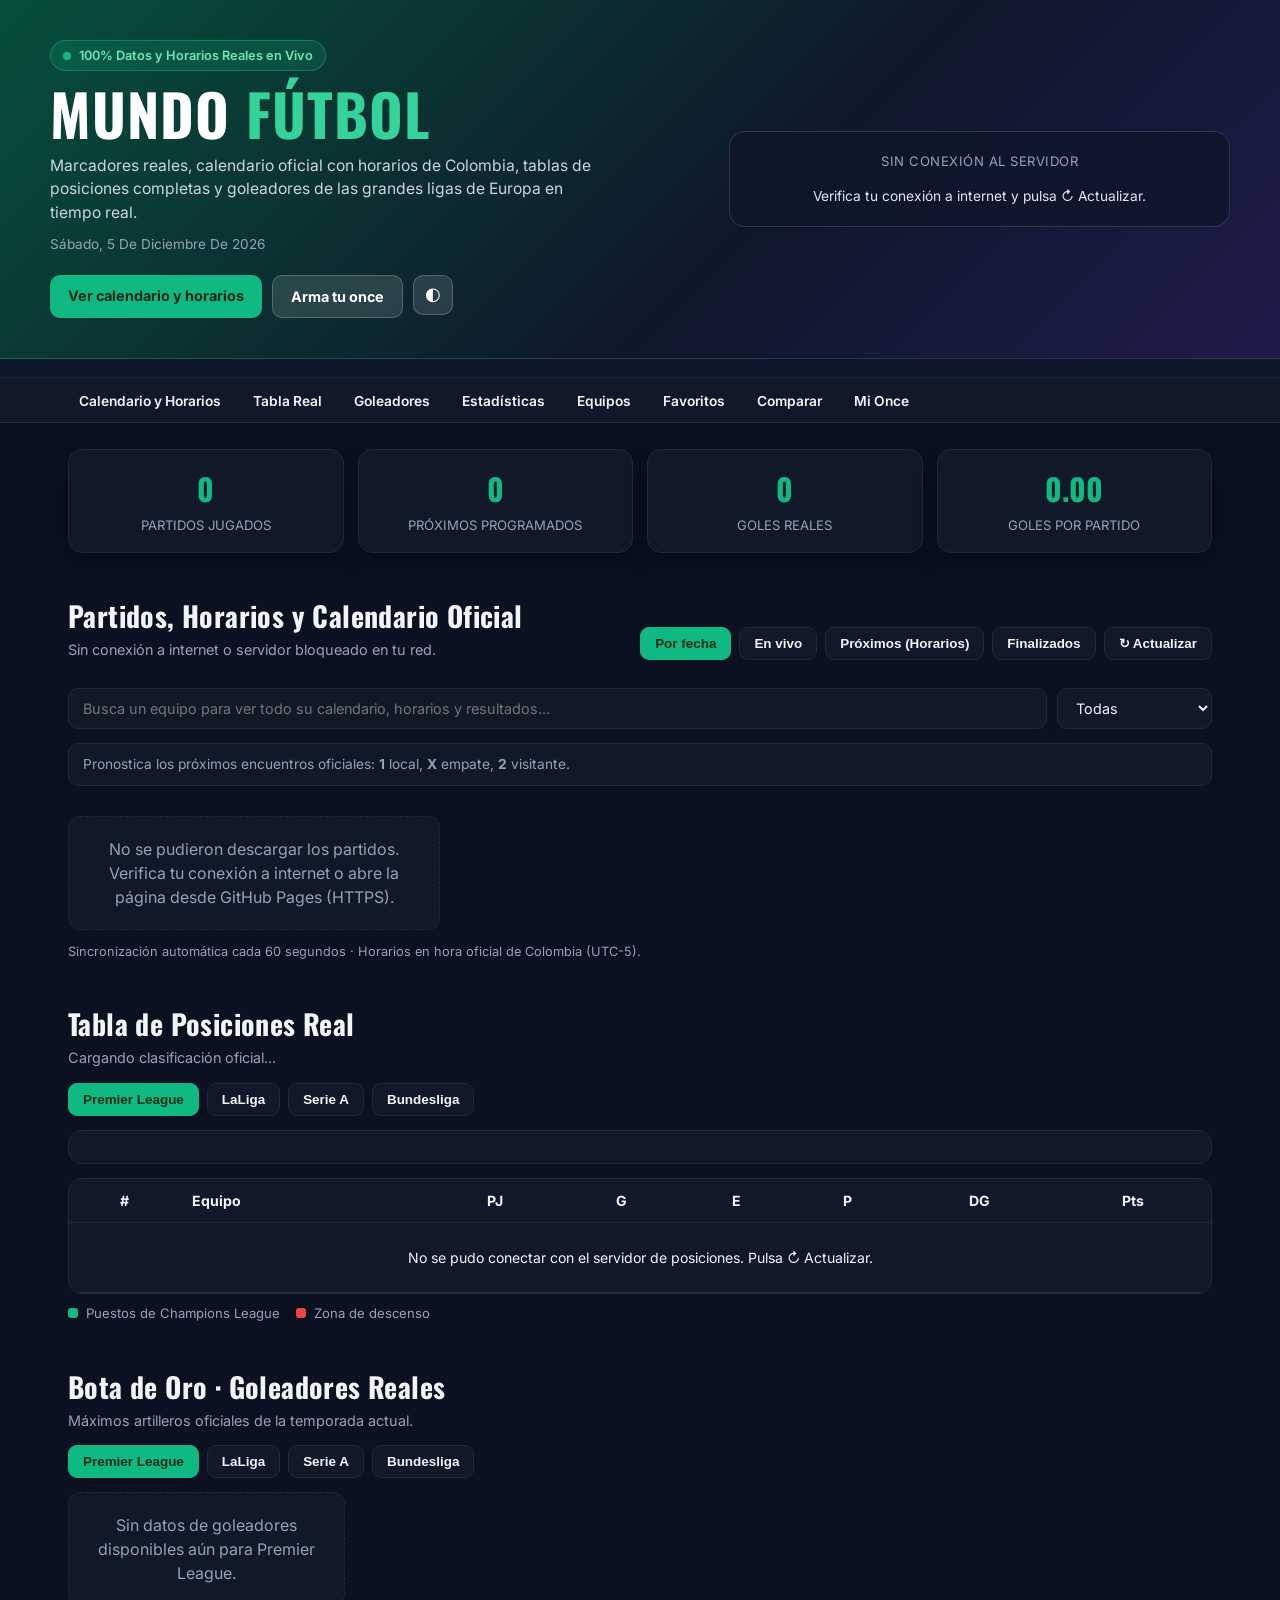
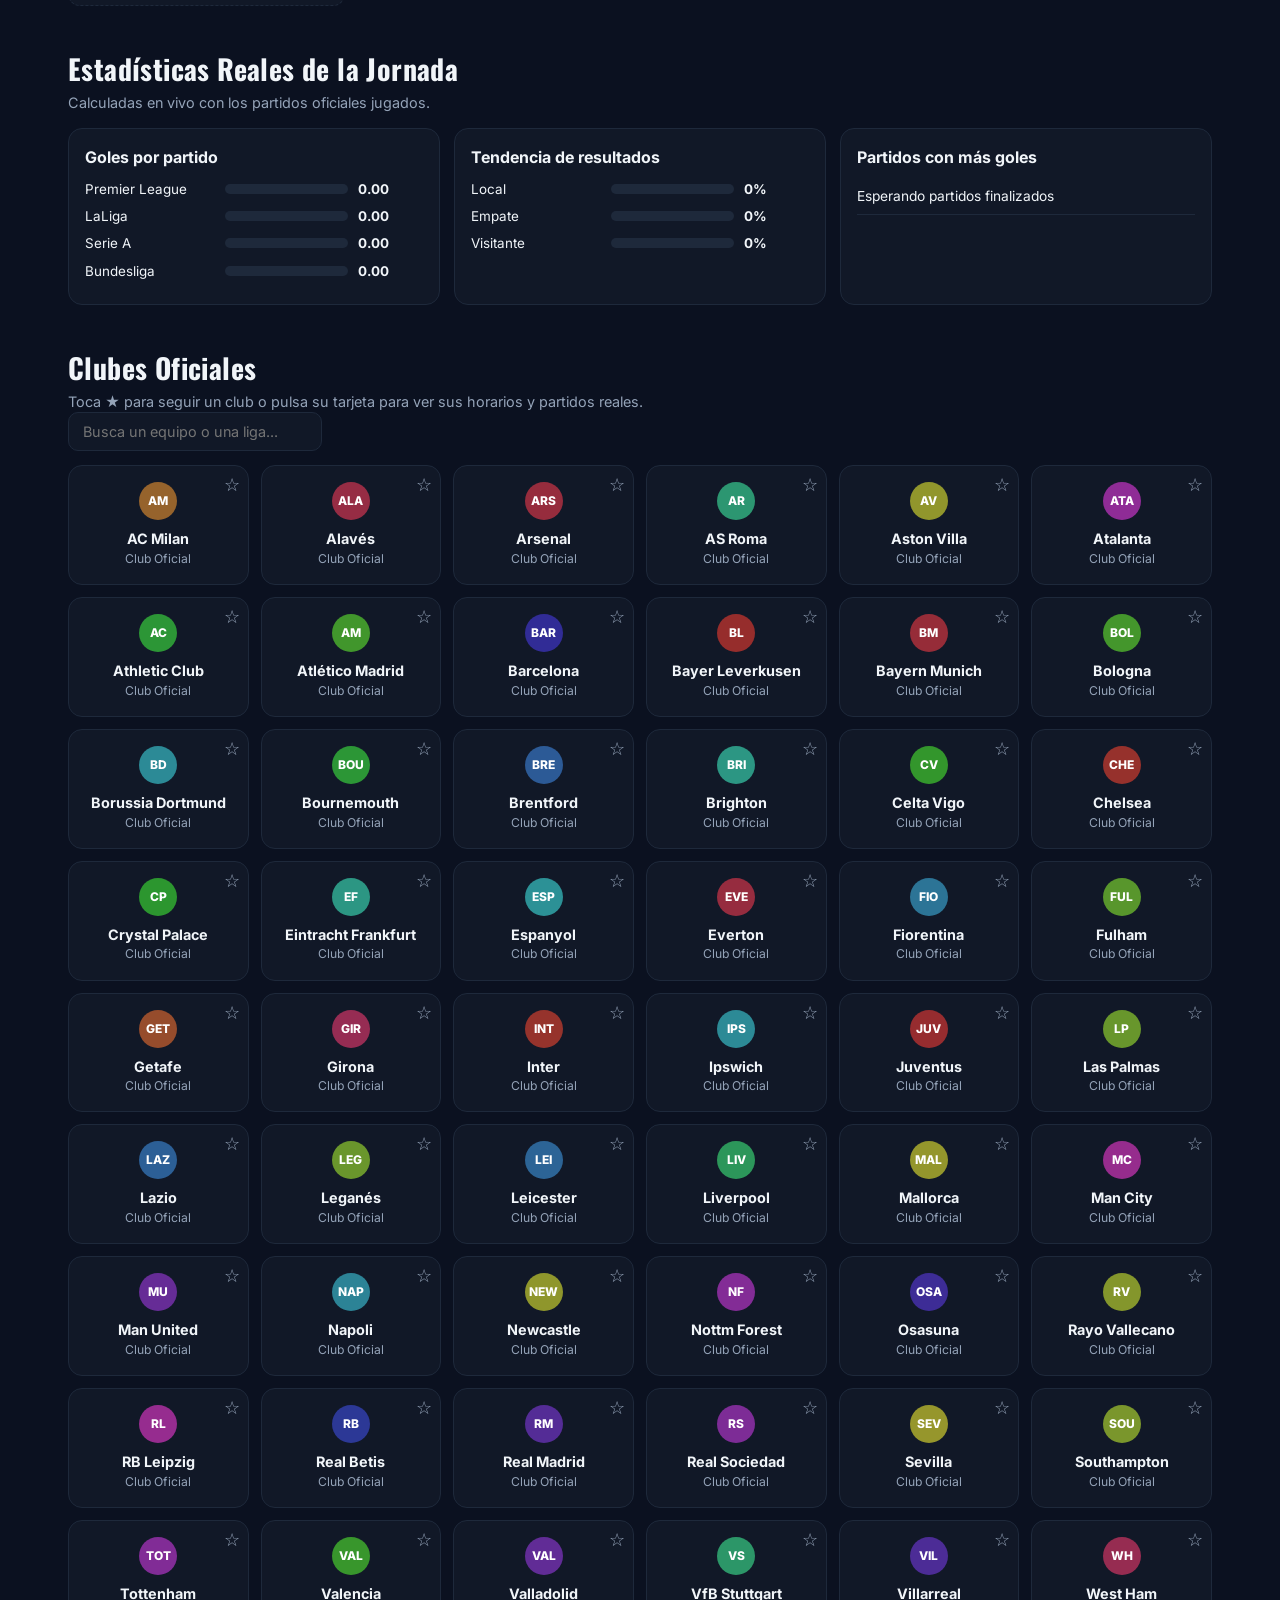
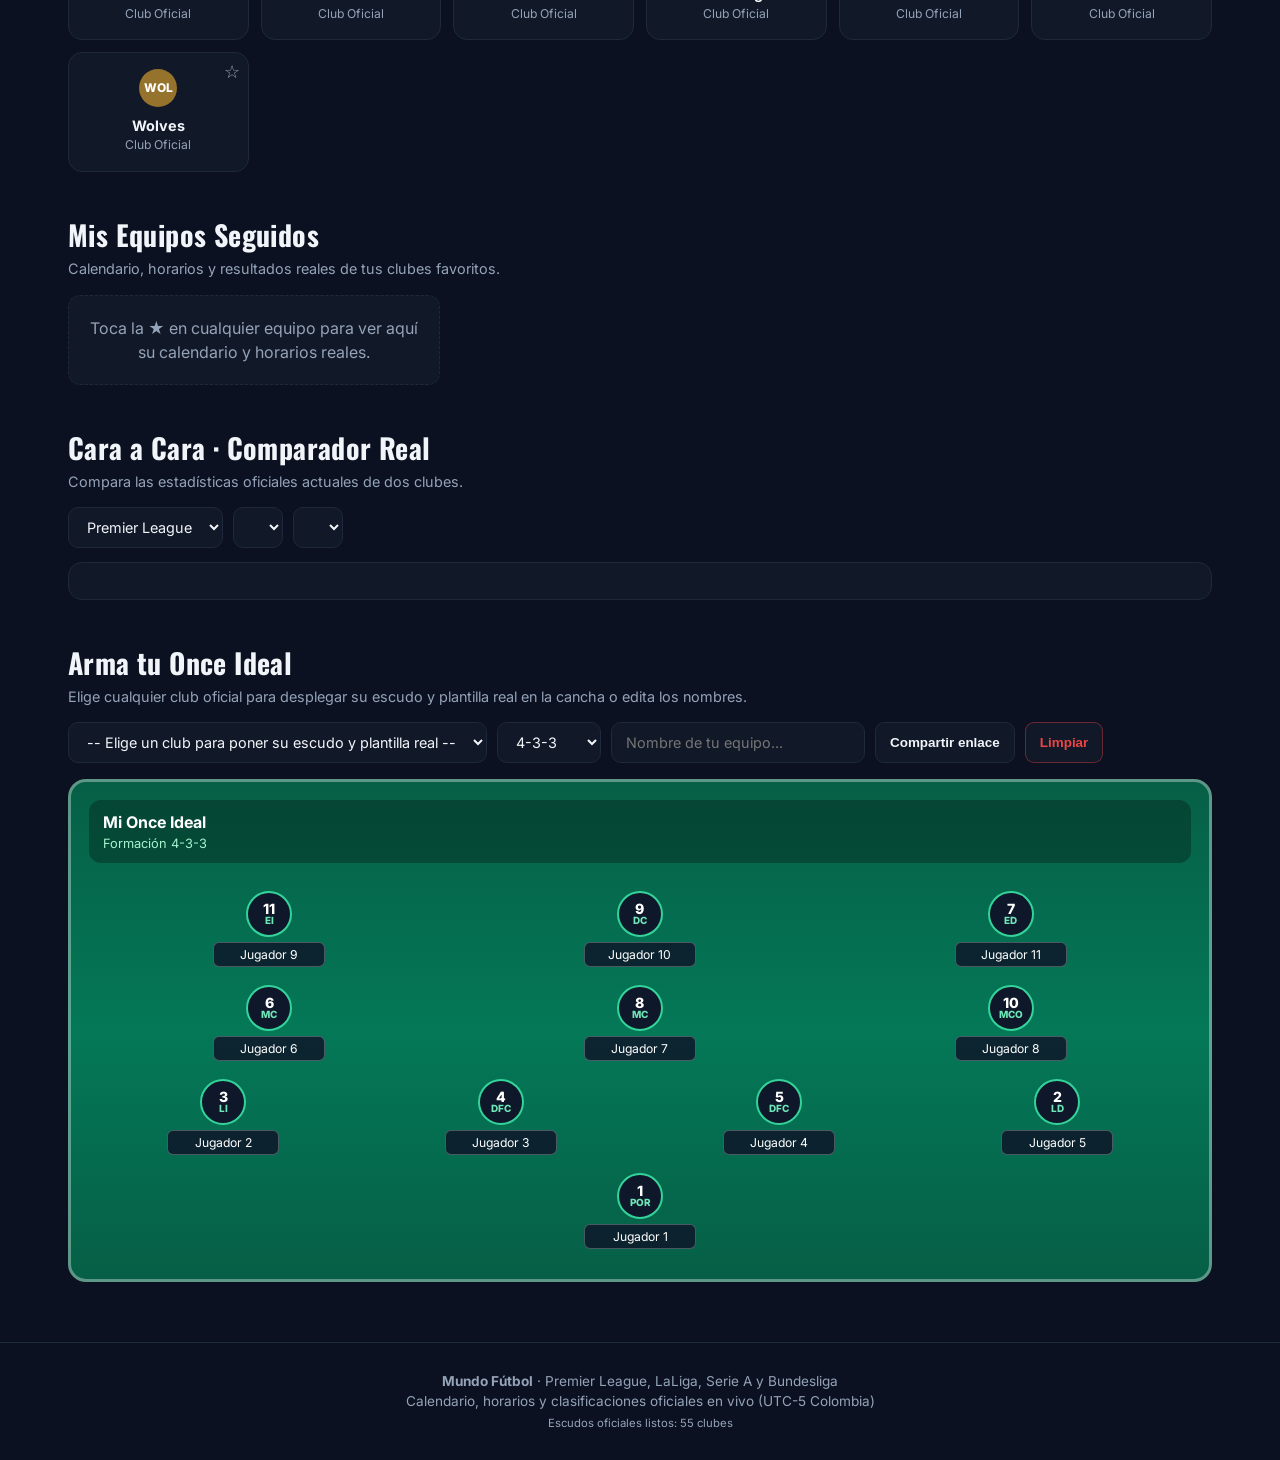
==== commit 91ba2554: "Update loading messages in index.html" ====
--- a/index.html
+++ b/index.html
@@ -26,7 +26,7 @@
       </div>
     </div>
     <aside id="destacado" class="destacado">
-      <p class="dest-tit">Conectando con servidores oficiales...</p>
+      <p class="dest-tit">Cargando partidos oficiales...</p>
     </aside>
   </div>
 </header>
@@ -54,7 +54,7 @@
     <div class="sec-head">
       <div>
         <h2>Partidos, Horarios y Calendario Oficial</h2>
-        <p class="sub" id="sub-partidos">Descargando marcadores, fechas y horarios reales...</p>
+        <p class="sub" id="sub-partidos">Sincronizando marcadores, fechas y horarios reales...</p>
       </div>
       <div class="estado-filtros" id="filtros-estado">
         <button class="activo" onclick="setEstadoFiltro('todos', this)">Por fecha</button>
@@ -73,14 +73,14 @@
     <div id="marcador-pred" class="marcador-pred"></div>
     <div id="resumen" class="resumen"></div>
     <div id="lista-partidos" class="grid-partidos">
-      <p class="vacio">Conectando con los servidores de partidos y horarios oficiales...</p>
+      <p class="vacio">Cargando partidos y horarios oficiales...</p>
     </div>
     <p class="nota" id="nota-actualizacion">Sincronización automática cada 60 segundos · Horarios en hora oficial de Colombia (UTC-5).</p>
   </section>
 
   <section id="tabla">
     <h2>Tabla de Posiciones Real</h2>
-    <p class="sub" id="sub-tabla">Descargando clasificación oficial...</p>
+    <p class="sub" id="sub-tabla">Cargando clasificación oficial...</p>
     <div class="tabs" id="tabs-ligas"></div>
     <div id="grafica" class="grafica"></div>
     <div class="scroll">
@@ -98,7 +98,7 @@
           </tr>
         </thead>
         <tbody id="cuerpo-tabla">
-          <tr><td colspan="8" style="text-align:center;padding:24px;">Cargando tabla oficial en tiempo real...</td></tr>
+          <tr><td colspan="8" style="text-align:center;padding:24px;">Cargando tabla oficial...</td></tr>
         </tbody>
       </table>
     </div>
@@ -189,7 +189,65 @@
   "Serie A": [],
   "Bundesliga": []
 };
-let ESCUDOS_OFICIALES = {};
+
+/* ESCUDOS OFICIALES PRECARGADOS PARA QUE SIEMPRE APAREZCAN AL INSTANTE */
+let ESCUDOS_OFICIALES = {
+  "Arsenal": "https://a.espncdn.com/i/teamlogos/soccer/500/359.png",
+  "Aston Villa": "https://a.espncdn.com/i/teamlogos/soccer/500/362.png",
+  "Bournemouth": "https://a.espncdn.com/i/teamlogos/soccer/500/349.png",
+  "Brentford": "https://a.espncdn.com/i/teamlogos/soccer/500/337.png",
+  "Brighton": "https://a.espncdn.com/i/teamlogos/soccer/500/331.png",
+  "Chelsea": "https://a.espncdn.com/i/teamlogos/soccer/500/363.png",
+  "Crystal Palace": "https://a.espncdn.com/i/teamlogos/soccer/500/384.png",
+  "Everton": "https://a.espncdn.com/i/teamlogos/soccer/500/368.png",
+  "Fulham": "https://a.espncdn.com/i/teamlogos/soccer/500/370.png",
+  "Ipswich": "https://a.espncdn.com/i/teamlogos/soccer/500/373.png",
+  "Leicester": "https://a.espncdn.com/i/teamlogos/soccer/500/375.png",
+  "Liverpool": "https://a.espncdn.com/i/teamlogos/soccer/500/364.png",
+  "Man City": "https://a.espncdn.com/i/teamlogos/soccer/500/382.png",
+  "Man United": "https://a.espncdn.com/i/teamlogos/soccer/500/360.png",
+  "Newcastle": "https://a.espncdn.com/i/teamlogos/soccer/500/361.png",
+  "Nottm Forest": "https://a.espncdn.com/i/teamlogos/soccer/500/393.png",
+  "Southampton": "https://a.espncdn.com/i/teamlogos/soccer/500/376.png",
+  "Tottenham": "https://a.espncdn.com/i/teamlogos/soccer/500/367.png",
+  "West Ham": "https://a.espncdn.com/i/teamlogos/soccer/500/371.png",
+  "Wolves": "https://a.espncdn.com/i/teamlogos/soccer/500/380.png",
+  "Alavés": "https://a.espncdn.com/i/teamlogos/soccer/500/96.png",
+  "Athletic Club": "https://a.espncdn.com/i/teamlogos/soccer/500/93.png",
+  "Atlético Madrid": "https://a.espncdn.com/i/teamlogos/soccer/500/1068.png",
+  "Barcelona": "https://a.espncdn.com/i/teamlogos/soccer/500/83.png",
+  "Celta Vigo": "https://a.espncdn.com/i/teamlogos/soccer/500/85.png",
+  "Espanyol": "https://a.espncdn.com/i/teamlogos/soccer/500/88.png",
+  "Getafe": "https://a.espncdn.com/i/teamlogos/soccer/500/2922.png",
+  "Girona": "https://a.espncdn.com/i/teamlogos/soccer/500/9812.png",
+  "Las Palmas": "https://a.espncdn.com/i/teamlogos/soccer/500/98.png",
+  "Leganés": "https://a.espncdn.com/i/teamlogos/soccer/500/17534.png",
+  "Mallorca": "https://a.espncdn.com/i/teamlogos/soccer/500/84.png",
+  "Osasuna": "https://a.espncdn.com/i/teamlogos/soccer/500/97.png",
+  "Rayo Vallecano": "https://a.espncdn.com/i/teamlogos/soccer/500/101.png",
+  "Real Betis": "https://a.espncdn.com/i/teamlogos/soccer/500/244.png",
+  "Real Madrid": "https://a.espncdn.com/i/teamlogos/soccer/500/86.png",
+  "Real Sociedad": "https://a.espncdn.com/i/teamlogos/soccer/500/89.png",
+  "Sevilla": "https://a.espncdn.com/i/teamlogos/soccer/500/243.png",
+  "Valencia": "https://a.espncdn.com/i/teamlogos/soccer/500/94.png",
+  "Valladolid": "https://a.espncdn.com/i/teamlogos/soccer/500/95.png",
+  "Villarreal": "https://a.espncdn.com/i/teamlogos/soccer/500/102.png",
+  "AC Milan": "https://a.espncdn.com/i/teamlogos/soccer/500/103.png",
+  "Atalanta": "https://a.espncdn.com/i/teamlogos/soccer/500/105.png",
+  "Bologna": "https://a.espncdn.com/i/teamlogos/soccer/500/107.png",
+  "Fiorentina": "https://a.espncdn.com/i/teamlogos/soccer/500/109.png",
+  "Inter": "https://a.espncdn.com/i/teamlogos/soccer/500/110.png",
+  "Juventus": "https://a.espncdn.com/i/teamlogos/soccer/500/111.png",
+  "Lazio": "https://a.espncdn.com/i/teamlogos/soccer/500/112.png",
+  "Napoli": "https://a.espncdn.com/i/teamlogos/soccer/500/114.png",
+  "AS Roma": "https://a.espncdn.com/i/teamlogos/soccer/500/104.png",
+  "Bayern Munich": "https://a.espncdn.com/i/teamlogos/soccer/500/132.png",
+  "Borussia Dortmund": "https://a.espncdn.com/i/teamlogos/soccer/500/124.png",
+  "Bayer Leverkusen": "https://a.espncdn.com/i/teamlogos/soccer/500/131.png",
+  "RB Leipzig": "https://a.espncdn.com/i/teamlogos/soccer/500/11420.png",
+  "Eintracht Frankfurt": "https://a.espncdn.com/i/teamlogos/soccer/500/125.png",
+  "VfB Stuttgart": "https://a.espncdn.com/i/teamlogos/soccer/500/134.png"
+};
 let EQUIPOS_INFO = {};
 
 const $ = id => document.getElementById(id);
@@ -247,26 +305,36 @@
   { nombre: "Bundesliga", slug: "ger.1" }
 ];
 
-/* CONEXIÓN CON DOBLE RESPALDO AUTOMÁTICO */
+/* FETCH RÁPIDO CON TIMEOUT DE 6 SEGUNDOS Y RESPALDO CORS */
+async function fetchConTimeout(url, ms = 6000){
+  const ctrl = new AbortController();
+  const id = setTimeout(() => ctrl.abort(), ms);
+  try {
+    const res = await fetch(url, { signal: ctrl.signal });
+    clearTimeout(id);
+    if (!res.ok) throw new Error("HTTP " + res.status);
+    return await res.json();
+  } catch (e) {
+    clearTimeout(id);
+    throw e;
+  }
+}
+
 async function fetchJSON(url){
-  const intentos = [
-    url,
-    `https://api.allorigins.win/raw?url=${encodeURIComponent(url)}`,
-    `https://corsproxy.io/?${encodeURIComponent(url)}`
-  ];
-  for (const endpoint of intentos) {
-    try {
-      const res = await fetch(endpoint, { cache: "no-store" });
-      if (res.ok) {
-        const data = await res.json();
-        if (data) return data;
-      }
-    } catch (e) {}
-  }
-  throw new Error("No se pudo conectar con " + url);
-}
-
-/* RANGO AMPLIO DE CALENDARIO: 14 DÍAS ATRÁS HASTA 21 DÍAS ADELANTE */
+  // 1. Intento directo (ESPN soporta CORS directamente en navegadores modernos)
+  try {
+    return await fetchConTimeout(url, 6500);
+  } catch (e1) {}
+
+  // 2. Respaldo proxy 1
+  try {
+    return await fetchConTimeout(`https://api.codetabs.com/v1/proxy?quest=${encodeURIComponent(url)}`, 7000);
+  } catch (e2) {}
+
+  // 3. Respaldo proxy 2
+  return await fetchConTimeout(`https://api.allorigins.win/raw?url=${encodeURIComponent(url)}`, 7000);
+}
+
 function obtenerRangoFechasAPI(){
   const d1 = new Date(); d1.setDate(d1.getDate() - 14);
   const d2 = new Date(); d2.setDate(d2.getDate() + 21);
@@ -278,7 +346,7 @@
   if (manual) toast("Conectando con servidores oficiales...");
   const rango = obtenerRangoFechasAPI();
 
-  // 1. Descargar calendario, horarios y resultados reales
+  // 1. Partidos y horarios reales
   const resPartidos = await Promise.all(
     LIGAS_API.map(async ({nombre, slug}) => {
       try {
@@ -327,6 +395,7 @@
   const todos = resPartidos.flat();
   if (todos.length > 0) {
     PARTIDOS = todos;
+    guardar("cache_partidos", PARTIDOS);
     fechas = [...new Set(PARTIDOS.map(p => p.fecha))].sort();
     if (!fechas.includes(diaActivo)) {
       diaActivo = fechas.includes(hoyClave) ? hoyClave : (fechas.find(f => f >= hoyClave) || fechas[fechas.length - 1]);
@@ -334,11 +403,19 @@
     $("sub-partidos").textContent = `${PARTIDOS.length} partidos oficiales sincronizados · Horarios en hora de Colombia (UTC-5).`;
     $("nota-actualizacion").textContent = "Conectado en vivo · Última sincronización: " + new Date().toLocaleTimeString("es-CO", {hour:"2-digit", minute:"2-digit", second:"2-digit"});
   } else {
-    $("sub-partidos").textContent = "No se pudo establecer conexión con el servidor. Pulsa '↻ Actualizar'.";
-    $("destacado").innerHTML = `<p class="dest-tit">Sin conexión con el servidor</p><p class="dest-tiempo">Revisa tu internet o pulsa el botón ↻ Actualizar.</p>`;
-  }
-
-  // 2. Descargar tablas de posiciones oficiales completas
+    const cacheP = leer("cache_partidos", []);
+    if (cacheP.length > 0) {
+      PARTIDOS = cacheP;
+      fechas = [...new Set(PARTIDOS.map(p => p.fecha))].sort();
+      $("sub-partidos").textContent = "Mostrando últimos datos guardados (sin conexión ahora mismo).";
+    } else {
+      $("sub-partidos").textContent = "Sin conexión a internet o servidor bloqueado en tu red.";
+      $("destacado").innerHTML = `<p class="dest-tit">Sin conexión al servidor</p><p class="dest-tiempo">Verifica tu conexión a internet y pulsa ↻ Actualizar.</p>`;
+      $("lista-partidos").innerHTML = `<p class="vacio">No se pudieron descargar los partidos. Verifica tu conexión a internet o abre la página desde GitHub Pages (HTTPS).</p>`;
+    }
+  }
+
+  // 2. Tablas de posiciones oficiales completas
   await Promise.all(
     LIGAS_API.map(async ({nombre, slug}) => {
       try {
@@ -369,11 +446,17 @@
       } catch (e) {}
     })
   );
+
   if (Object.values(TABLAS).some(t => t.length > 0)) {
+    guardar("cache_tablas", TABLAS);
     $("sub-tabla").textContent = "Clasificación oficial real actualizada tras cada jornada.";
-  }
-
-  // 3. Descargar goleadores oficiales reales
+  } else {
+    const cacheT = leer("cache_tablas", null);
+    if (cacheT) TABLAS = cacheT;
+    else $("cuerpo-tabla").innerHTML = `<tr><td colspan="8" style="text-align:center;padding:24px;">No se pudo conectar con el servidor de posiciones. Pulsa ↻ Actualizar.</td></tr>`;
+  }
+
+  // 3. Goleadores oficiales reales
   await Promise.all(
     LIGAS_API.map(async ({nombre, slug}) => {
       try {
@@ -417,9 +500,9 @@
 }
 
 function contarLogos(){
-  const todos = new Set([...Object.values(TABLAS).flat().map(e => e[0]), ...PARTIDOS.flatMap(p => [p.local, p.visita])]);
+  const todos = new Set([...Object.values(TABLAS).flat().map(e => e[0]), ...PARTIDOS.flatMap(p => [p.local, p.visita]), ...Object.keys(ESCUDOS_OFICIALES)]);
   const ok = [...todos].filter(n => ESCUDOS_OFICIALES[n]).length;
-  $("estado-logos").textContent = todos.size ? `Escudos oficiales cargados: ${ok} de ${todos.size}` : "Esperando conexión...";
+  $("estado-logos").textContent = `Escudos oficiales listos: ${ok} clubes`;
 }
 
 function hora12(h){
@@ -578,8 +661,10 @@
     ${goleada ? `<div><b>${goleada.gl}-${goleada.gv}</b><span>destacado: ${goleada.local} vs ${goleada.visita}</span></div>` : `<div><b>${goles}</b><span>goles</span></div>`}` : "";
 
   const mostrarFecha = !!q || estadoFiltro !== "todos";
-  $("lista-partidos").innerHTML = lista.length ? lista.map(p => tarjeta(p, mostrarFecha)).join("")
-    : `<p class="vacio">No hay partidos en esta fecha o filtro. Prueba seleccionando "Próximos (Horarios)" o cambia de día arriba.</p>`;
+  if (PARTIDOS.length > 0) {
+    $("lista-partidos").innerHTML = lista.length ? lista.map(p => tarjeta(p, mostrarFecha)).join("")
+      : `<p class="vacio">No hay partidos en esta fecha o filtro. Prueba seleccionando "Próximos (Horarios)" o cambia de día arriba.</p>`;
+  }
 }
 
 /* PRONÓSTICOS */
@@ -683,14 +768,16 @@
   const mapa = {};
   Object.entries(TABLAS).forEach(([liga, eqs]) => eqs.forEach(([n]) => mapa[n] = liga));
   PARTIDOS.forEach(p => { if (!mapa[p.local]) mapa[p.local] = p.liga; if (!mapa[p.visita]) mapa[p.visita] = p.liga; });
+  if (Object.keys(mapa).length === 0) {
+    Object.keys(ESCUDOS_OFICIALES).forEach(n => mapa[n] = "Club Oficial");
+  }
 
   const lista = Object.entries(mapa).sort((a,b) => a[0].localeCompare(b[0]))
     .filter(([n,l]) => (n + " " + l).toLowerCase().includes(q));
-  $("grid-equipos").innerHTML = lista.length ? lista.map(([n,l]) =>
+  $("grid-equipos").innerHTML = lista.map(([n,l]) =>
     `<div class="equipo" data-n="${esc(n)}" onclick="verEquipo(this.dataset.n)">
       <button class="estrella ${esFav(n)?'on':''}" title="Seguir equipo" onclick="event.stopPropagation();toggleFav(this.closest('.equipo').dataset.n)">${esFav(n)?'★':'☆'}</button>
-      ${escudo(n)}<h3>${esc(n)}</h3><p>${l}</p></div>`).join("")
-    : `<p class="vacio">Cargando clubes oficiales...</p>`;
+      ${escudo(n)}<h3>${esc(n)}</h3><p>${l}</p></div>`).join("");
 }
 function verEquipo(n){
   $("buscar-partido").value = n;
@@ -951,7 +1038,10 @@
   });
 
   cargarOnceDesdeURL();
+  pintarEquipos();
+  poblarSelectorClubesOnce();
   pintarOnce();
+  contarLogos();
   sincronizarTodoEnVivo();
   setInterval(() => sincronizarTodoEnVivo(false), 60000);
 });
--- a/styles.css
+++ b/styles.css
@@ -1,57 +1,61 @@
 :root {
-  --bg: #090d16;
+  --bg: #0b1120;
   --bg-card: #111827;
-  --bg-elev: #1e293b;
-  --border: rgba(148, 163, 184, 0.16);
-  --text: #f8fafc;
+  --bg-soft: #1e293b;
+  --text: #f1f5f9;
   --muted: #94a3b8;
+  --border: #1e293b;
   --accent: #10b981;
-  --accent-hover: #059669;
-  --accent-soft: rgba(16, 185, 129, 0.14);
+  --accent-dark: #059669;
   --danger: #ef4444;
   --gold: #f59e0b;
-  --shadow: 0 12px 30px rgba(0, 0, 0, 0.35);
+  --shadow: 0 10px 25px rgba(0, 0, 0, 0.35);
 }
 
 body.claro {
   --bg: #f1f5f9;
   --bg-card: #ffffff;
-  --bg-elev: #e2e8f0;
-  --border: rgba(15, 23, 42, 0.12);
+  --bg-soft: #e2e8f0;
   --text: #0f172a;
   --muted: #475569;
+  --border: #cbd5e1;
   --accent: #059669;
-  --accent-hover: #047857;
-  --accent-soft: rgba(5, 150, 105, 0.12);
-  --shadow: 0 8px 24px rgba(15, 23, 42, 0.08);
-}
-
-* { box-sizing: border-box; margin: 0; padding: 0; }
-html { scroll-behavior: smooth; }
+  --accent-dark: #047857;
+  --shadow: 0 8px 20px rgba(15, 23, 42, 0.08);
+}
+
+* {
+  box-sizing: border-box;
+  margin: 0;
+  padding: 0;
+}
+
+html {
+  scroll-behavior: smooth;
+}
 
 body {
-  font-family: 'Inter', system-ui, -apple-system, sans-serif;
-  background-color: var(--bg);
+  font-family: 'Inter', system-ui, sans-serif;
+  background: var(--bg);
   color: var(--text);
   line-height: 1.5;
-  transition: background-color 0.25s ease, color 0.25s ease;
+  transition: background 0.25s, color 0.25s;
 }
 
 /* HERO */
 .hero {
-  background: radial-gradient(circle at top right, rgba(16, 185, 129, 0.22), transparent 55%),
-              linear-gradient(135deg, #0f172a 0%, #090d16 100%);
-  color: #f8fafc;
-  padding: 46px 20px 40px;
-  border-bottom: 1px solid var(--border);
+  background: linear-gradient(135deg, #064e3b 0%, #0f172a 60%, #1e1b4b 100%);
+  color: #fff;
+  padding: 40px 20px;
+  border-bottom: 1px solid rgba(255, 255, 255, 0.1);
 }
 
 .hero-in {
-  max-width: 1140px;
+  max-width: 1180px;
   margin: 0 auto;
   display: grid;
   grid-template-columns: 1.3fr 1fr;
-  gap: 32px;
+  gap: 28px;
   align-items: center;
 }
 
@@ -60,163 +64,321 @@
   align-items: center;
   gap: 8px;
   background: rgba(16, 185, 129, 0.18);
-  color: #34d399;
-  font-weight: 700;
-  font-size: 0.78rem;
-  text-transform: uppercase;
-  letter-spacing: 0.8px;
+  border: 1px solid rgba(16, 185, 129, 0.45);
+  color: #6ee7b7;
   padding: 5px 12px;
   border-radius: 999px;
-  margin-bottom: 14px;
+  font-size: 0.8rem;
+  font-weight: 600;
+  margin-bottom: 12px;
 }
 
 .punto {
   width: 8px;
   height: 8px;
+  border-radius: 50%;
   background: #10b981;
-  border-radius: 50%;
-  box-shadow: 0 0 10px #10b981;
+  animation: pulso 1.5s infinite;
+}
+
+@keyframes pulso {
+  0%, 100% { opacity: 1; transform: scale(1); }
+  50% { opacity: 0.4; transform: scale(1.3); }
 }
 
 .hero h1 {
   font-family: 'Oswald', sans-serif;
   font-size: clamp(2.4rem, 5vw, 3.6rem);
+  text-transform: uppercase;
+  letter-spacing: 1px;
   line-height: 1.05;
-  text-transform: uppercase;
-  margin-bottom: 12px;
-}
-
-.hero h1 span { color: #10b981; }
-.lema { color: #cbd5e1; font-size: 1rem; max-width: 540px; margin-bottom: 12px; }
-.fecha { color: #94a3b8; font-size: 0.85rem; text-transform: capitalize; margin-bottom: 22px; }
-
-.botones { display: flex; flex-wrap: wrap; gap: 12px; align-items: center; }
+}
+
+.hero h1 span {
+  color: #34d399;
+}
+
+.lema {
+  color: #cbd5e1;
+  margin-top: 10px;
+  max-width: 560px;
+  font-size: 0.98rem;
+}
+
+.fecha {
+  margin-top: 10px;
+  font-size: 0.85rem;
+  color: #94a3b8;
+  text-transform: capitalize;
+}
+
+.botones {
+  display: flex;
+  flex-wrap: wrap;
+  gap: 10px;
+  margin-top: 20px;
+}
 
 .btn {
-  background: var(--accent);
+  background: #10b981;
+  color: #06281e;
+  font-weight: 700;
+  text-decoration: none;
+  padding: 10px 18px;
+  border-radius: 10px;
+  font-size: 0.9rem;
+  transition: 0.2s;
+}
+
+.btn:hover {
+  background: #34d399;
+}
+
+.btn.sec {
+  background: rgba(255, 255, 255, 0.12);
   color: #fff;
-  text-decoration: none;
-  font-weight: 700;
-  padding: 11px 22px;
+  border: 1px solid rgba(255, 255, 255, 0.2);
+}
+
+.btn.sec:hover {
+  background: rgba(255, 255, 255, 0.2);
+}
+
+.icono {
+  background: rgba(255, 255, 255, 0.12);
+  color: #fff;
+  border: 1px solid rgba(255, 255, 255, 0.2);
+  width: 40px;
+  height: 40px;
   border-radius: 10px;
-  font-size: 0.92rem;
-  transition: transform 0.15s ease, background 0.15s ease;
-}
-.btn:hover { background: var(--accent-hover); transform: translateY(-2px); }
-
-.btn.sec {
-  background: rgba(255, 255, 255, 0.1);
-  border: 1px solid rgba(255, 255, 255, 0.18);
-}
-.btn.sec:hover { background: rgba(255, 255, 255, 0.18); }
-
-.icono {
-  background: rgba(255, 255, 255, 0.1);
-  border: 1px solid rgba(255, 255, 255, 0.2);
-  color: #fff;
-  width: 42px;
-  height: 42px;
-  border-radius: 10px;
-  font-size: 1.2rem;
   cursor: pointer;
+  font-size: 1.1rem;
 }
 
 /* DESTACADO */
 .destacado {
-  background: rgba(30, 41, 59, 0.72);
-  backdrop-filter: blur(10px);
-  border: 1px solid rgba(255, 255, 255, 0.12);
+  background: rgba(15, 23, 42, 0.78);
+  border: 1px solid rgba(255, 255, 255, 0.14);
   border-radius: 16px;
-  padding: 22px;
-  text-align: center;
-}
-.dest-tit { font-size: 0.8rem; text-transform: uppercase; letter-spacing: 0.8px; color: #94a3b8; margin-bottom: 16px; font-weight: 700; }
-.dest-vs { display: flex; align-items: center; justify-content: space-around; gap: 10px; margin-bottom: 14px; }
-.dest-vs > div { display: flex; flex-direction: column; align-items: center; gap: 8px; width: 110px; }
-.dest-vs b { font-size: 0.9rem; color: #fff; }
-.dest-vs span { font-family: 'Oswald', sans-serif; font-size: 1.5rem; font-weight: 700; color: #10b981; }
-.dest-tiempo { font-size: 0.84rem; color: #cbd5e1; }
+  padding: 20px;
+  text-align: center;
+  backdrop-filter: blur(8px);
+}
+
+.dest-tit {
+  font-size: 0.82rem;
+  color: #94a3b8;
+  text-transform: uppercase;
+  letter-spacing: 0.5px;
+  margin-bottom: 14px;
+}
+
+.dest-vs {
+  display: grid;
+  grid-template-columns: 1fr auto 1fr;
+  align-items: center;
+  gap: 12px;
+}
+
+.dest-vs div {
+  display: flex;
+  flex-direction: column;
+  align-items: center;
+  gap: 8px;
+  font-size: 0.95rem;
+}
+
+.dest-vs span {
+  font-family: 'Oswald', sans-serif;
+  font-size: 1.7rem;
+  font-weight: 700;
+  color: #34d399;
+}
+
+.dest-tiempo {
+  margin-top: 14px;
+  font-size: 0.86rem;
+  color: #e2e8f0;
+}
 
 /* TICKER */
 .ticker {
-  background: #060911;
+  background: #0f172a;
+  color: #e2e8f0;
   border-bottom: 1px solid var(--border);
   overflow: hidden;
   white-space: nowrap;
-  padding: 10px 0;
-  color: #e2e8f0;
+  padding: 9px 0;
   font-size: 0.84rem;
 }
-.pista { display: inline-block; animation: desplazar 38s linear infinite; }
-.pista span { margin: 0 22px; }
-.pista b { color: #10b981; margin: 0 4px; }
-@keyframes desplazar { 0% { transform: translateX(0); } 100% { transform: translateX(-50%); } }
-
-/* NAVEGACIÓN */
+
+.pista {
+  display: inline-block;
+  animation: cinta 45s linear infinite;
+}
+
+.pista:hover {
+  animation-play-state: paused;
+}
+
+.pista span {
+  margin: 0 22px;
+}
+
+.pista b {
+  color: #34d399;
+  margin: 0 4px;
+}
+
+@keyframes cinta {
+  0% { transform: translateX(0); }
+  100% { transform: translateX(-50%); }
+}
+
+/* NAV */
 nav {
   position: sticky;
   top: 0;
-  z-index: 100;
+  z-index: 50;
   background: var(--bg-card);
   border-bottom: 1px solid var(--border);
-  backdrop-filter: blur(12px);
-}
+  box-shadow: 0 4px 12px rgba(0, 0, 0, 0.12);
+}
+
 nav ul {
-  max-width: 1140px;
+  max-width: 1180px;
   margin: 0 auto;
   list-style: none;
   display: flex;
   gap: 6px;
+  overflow-x: auto;
   padding: 10px 16px;
-  overflow-x: auto;
-}
+}
+
 nav a {
+  color: var(--text);
   text-decoration: none;
-  color: var(--muted);
+  font-size: 0.86rem;
   font-weight: 600;
-  font-size: 0.88rem;
-  padding: 7px 14px;
+  padding: 7px 13px;
   border-radius: 8px;
   white-space: nowrap;
-  transition: all 0.15s ease;
-}
-nav a:hover { color: var(--text); background: var(--accent-soft); }
-
-/* MAIN */
-main { max-width: 1140px; margin: 0 auto; padding: 28px 20px 60px; }
-section { margin-top: 48px; }
-h2 { font-family: 'Oswald', sans-serif; font-size: 1.75rem; text-transform: uppercase; letter-spacing: 0.4px; margin-bottom: 4px; }
-.sub { color: var(--muted); font-size: 0.92rem; margin-bottom: 18px; }
+  transition: 0.2s;
+}
+
+nav a:hover {
+  background: var(--bg-soft);
+  color: var(--accent);
+}
+
+/* MAIN Y SECCIONES */
+main {
+  max-width: 1180px;
+  margin: 0 auto;
+  padding: 26px 18px 60px;
+}
+
+section {
+  margin-top: 42px;
+}
+
+h2 {
+  font-family: 'Oswald', sans-serif;
+  font-size: 1.75rem;
+  letter-spacing: 0.4px;
+}
+
+.sub {
+  color: var(--muted);
+  font-size: 0.9rem;
+  margin-top: 2px;
+}
+
+.sec-head {
+  display: flex;
+  flex-wrap: wrap;
+  justify-content: space-between;
+  align-items: flex-end;
+  gap: 14px;
+}
 
 /* CONTADORES */
-.contadores { display: grid; grid-template-columns: repeat(auto-fit, minmax(190px, 1fr)); gap: 14px; }
-.contador { background: var(--bg-card); border: 1px solid var(--border); border-radius: 14px; padding: 18px; box-shadow: var(--shadow); }
-.contador b { display: block; font-family: 'Oswald', sans-serif; font-size: 1.9rem; color: var(--accent); line-height: 1.1; }
-.contador span { font-size: 0.84rem; color: var(--muted); }
-
-/* TABS & FILTROS */
-.sec-head { display: flex; flex-wrap: wrap; justify-content: space-between; align-items: flex-end; gap: 12px; }
-.estado-filtros { display: flex; flex-wrap: wrap; gap: 6px; margin-bottom: 16px; }
-.estado-filtros button, .tabs button {
-  background: var(--bg-card);
-  color: var(--muted);
-  border: 1px solid var(--border);
-  padding: 7px 14px;
-  border-radius: 999px;
+.contadores {
+  display: grid;
+  grid-template-columns: repeat(auto-fit, minmax(170px, 1fr));
+  gap: 14px;
+}
+
+.contador {
+  background: var(--bg-card);
+  border: 1px solid var(--border);
+  border-radius: 14px;
+  padding: 16px;
+  text-align: center;
+  box-shadow: var(--shadow);
+}
+
+.contador b {
+  display: block;
+  font-family: 'Oswald', sans-serif;
+  font-size: 1.9rem;
+  color: var(--accent);
+}
+
+.contador span {
+  font-size: 0.82rem;
+  color: var(--muted);
+  text-transform: uppercase;
+}
+
+/* TABS Y BOTONES DE FILTRO */
+.estado-filtros, .tabs {
+  display: flex;
+  flex-wrap: wrap;
+  gap: 8px;
+  margin-top: 14px;
+}
+
+.estado-filtros button, .tabs button, .btn-sec-sm {
+  background: var(--bg-card);
+  color: var(--text);
+  border: 1px solid var(--border);
+  padding: 8px 14px;
+  border-radius: 9px;
+  font-size: 0.84rem;
   font-weight: 600;
-  font-size: 0.82rem;
   cursor: pointer;
-  transition: all 0.15s ease;
-}
+  transition: 0.2s;
+}
+
+.estado-filtros button:hover, .tabs button:hover, .btn-sec-sm:hover {
+  border-color: var(--accent);
+}
+
 .estado-filtros button.activo, .tabs button.activo {
   background: var(--accent);
-  color: #fff;
+  color: #052e16;
   border-color: var(--accent);
-}
-.tabs { display: flex; gap: 8px; overflow-x: auto; padding-bottom: 8px; margin-bottom: 14px; }
-.tabs button { border-radius: 10px; white-space: nowrap; }
-
-.buscar-fila { display: grid; grid-template-columns: 1fr 220px; gap: 12px; margin-bottom: 14px; }
+  font-weight: 700;
+}
+
+.tabs button.hoy {
+  border-color: var(--accent);
+}
+
+.btn-sec-sm.danger {
+  color: var(--danger);
+  border-color: rgba(239, 68, 68, 0.4);
+}
+
+/* BUSCADORES Y CONTROLES */
+.buscar-fila, .cmp-controles, .once-controles {
+  display: flex;
+  flex-wrap: wrap;
+  gap: 10px;
+  margin-top: 14px;
+}
+
 input[type="search"], input[type="text"], select {
   background: var(--bg-card);
   color: var(--text);
@@ -224,332 +386,661 @@
   padding: 10px 14px;
   border-radius: 10px;
   font-size: 0.9rem;
-  outline: none;
-}
-input:focus, select:focus { border-color: var(--accent); }
+  font-family: inherit;
+}
+
+input[type="search"] {
+  flex: 1;
+  min-width: 240px;
+}
+
+/* RESUMEN Y PRONÓSTICOS */
+.marcador-pred {
+  margin-top: 14px;
+  background: var(--bg-card);
+  border: 1px solid var(--border);
+  padding: 10px 14px;
+  border-radius: 10px;
+  font-size: 0.86rem;
+  color: var(--muted);
+}
+
+.resumen {
+  display: grid;
+  grid-template-columns: repeat(auto-fit, minmax(160px, 1fr));
+  gap: 10px;
+  margin-top: 14px;
+}
+
+.resumen div {
+  background: var(--bg-card);
+  border: 1px solid var(--border);
+  padding: 10px 14px;
+  border-radius: 10px;
+}
+
+.resumen b {
+  display: block;
+  color: var(--accent);
+  font-size: 1.1rem;
+}
+
+.resumen span {
+  font-size: 0.8rem;
+  color: var(--muted);
+}
+
+/* TARJETAS DE PARTIDOS Y HORARIOS */
+.grid-partidos {
+  display: grid;
+  grid-template-columns: repeat(auto-fill, minmax(310px, 1fr));
+  gap: 14px;
+  margin-top: 16px;
+}
+
+.partido {
+  background: var(--bg-card);
+  border: 1px solid var(--border);
+  border-radius: 14px;
+  padding: 15px;
+  box-shadow: var(--shadow);
+  display: flex;
+  flex-direction: column;
+  gap: 10px;
+}
+
+.partido.en-vivo {
+  border-color: var(--danger);
+}
+
+.partido .cab {
+  display: flex;
+  justify-content: space-between;
+  align-items: center;
+  font-size: 0.78rem;
+  color: var(--muted);
+  font-weight: 600;
+}
+
+.badge-vivo {
+  background: var(--danger);
+  color: #fff;
+  padding: 2px 8px;
+  border-radius: 6px;
+  font-size: 0.74rem;
+  font-weight: 700;
+}
+
+.vs {
+  display: grid;
+  grid-template-columns: 1fr auto 1fr;
+  align-items: center;
+  gap: 10px;
+  text-align: center;
+}
+
+.eq {
+  display: flex;
+  flex-direction: column;
+  align-items: center;
+  gap: 6px;
+  font-size: 0.88rem;
+  font-weight: 600;
+}
+
+.eq.ganador {
+  color: var(--accent);
+}
+
+.marc {
+  display: flex;
+  flex-direction: column;
+  align-items: center;
+  gap: 3px;
+}
+
+.marc-box {
+  display: flex;
+  align-items: center;
+  gap: 6px;
+  font-family: 'Oswald', sans-serif;
+  font-size: 1.5rem;
+}
+
+.hora-badge {
+  background: rgba(16, 185, 129, 0.14);
+  color: var(--accent);
+  border: 1px solid rgba(16, 185, 129, 0.35);
+  padding: 5px 10px;
+  border-radius: 8px;
+  font-weight: 700;
+  font-size: 0.85rem;
+  white-space: nowrap;
+}
+
+.sub-hora {
+  font-size: 0.74rem;
+  color: var(--muted);
+  text-transform: capitalize;
+}
+
+.estadio-txt {
+  font-size: 0.76rem;
+  color: var(--muted);
+  text-align: center;
+  border-top: 1px dashed var(--border);
+  padding-top: 6px;
+}
+
+.pred {
+  display: flex;
+  align-items: center;
+  justify-content: center;
+  gap: 6px;
+  font-size: 0.8rem;
+  color: var(--muted);
+  padding-top: 6px;
+  border-top: 1px solid var(--border);
+}
+
+.pred button {
+  background: var(--bg-soft);
+  color: var(--text);
+  border: 1px solid var(--border);
+  width: 30px;
+  height: 28px;
+  border-radius: 6px;
+  font-weight: 700;
+  cursor: pointer;
+}
+
+.pred button.sel {
+  background: var(--accent);
+  color: #052e16;
+  border-color: var(--accent);
+}
+
+.pred.acierto { color: var(--accent); font-weight: 700; }
+.pred.fallo { color: var(--danger); font-weight: 700; }
 
 /* ESCUDOS */
 .escudo {
-  width: 34px;
-  height: 34px;
+  width: 38px;
+  height: 38px;
   border-radius: 50%;
   display: inline-flex;
   align-items: center;
   justify-content: center;
+  color: #fff;
   font-weight: 800;
-  font-size: 0.72rem;
-  color: #fff;
+  font-size: 0.75rem;
+  overflow: hidden;
   flex-shrink: 0;
+}
+
+.escudo.con-logo img {
+  width: 100%;
+  height: 100%;
+  object-fit: contain;
+}
+
+/* TABLA DE POSICIONES */
+.grafica {
+  background: var(--bg-card);
+  border: 1px solid var(--border);
+  border-radius: 14px;
+  padding: 16px;
+  margin-top: 14px;
+}
+
+.grafica h3 {
+  font-size: 0.95rem;
+  margin-bottom: 10px;
+}
+
+.barra-fila {
+  display: grid;
+  grid-template-columns: 130px 1fr 65px;
+  align-items: center;
+  gap: 10px;
+  margin: 7px 0;
+  font-size: 0.84rem;
+}
+
+.barra {
+  background: var(--bg-soft);
+  height: 10px;
+  border-radius: 999px;
   overflow: hidden;
 }
-.dest-vs .escudo, .equipo .escudo { width: 52px; height: 52px; }
-.escudo img { width: 100%; height: 100%; object-fit: contain; }
-
-/* PARTIDOS */
-.marcador-pred { background: var(--accent-soft); border: 1px solid var(--border); padding: 10px 14px; border-radius: 10px; font-size: 0.86rem; margin-bottom: 14px; }
-.resumen { display: flex; flex-wrap: wrap; gap: 18px; margin-bottom: 16px; font-size: 0.86rem; color: var(--muted); }
-.resumen b { color: var(--text); margin-right: 4px; }
-.grid-partidos { display: grid; grid-template-columns: repeat(auto-fill, minmax(310px, 1fr)); gap: 14px; }
-.partido { background: var(--bg-card); border: 1px solid var(--border); border-radius: 14px; padding: 16px; box-shadow: var(--shadow); transition: transform 0.15s ease; }
-.partido:hover { transform: translateY(-2px); }
-.partido.en-vivo { border-color: var(--danger); box-shadow: 0 0 18px rgba(239, 68, 68, 0.22); }
-.cab { display: flex; justify-content: space-between; align-items: center; font-size: 0.76rem; color: var(--muted); font-weight: 600; margin-bottom: 14px; }
-.badge-vivo { background: var(--danger); color: #fff; padding: 2px 8px; border-radius: 999px; font-weight: 700; font-size: 0.7rem; animation: pulsoVivo 1.4s infinite; }
-@keyframes pulsoVivo { 0%, 100% { opacity: 1; } 50% { opacity: 0.6; } }
-
-.vs { display: grid; grid-template-columns: 1fr auto 1fr; align-items: center; gap: 10px; }
-.eq { display: flex; flex-direction: column; align-items: center; text-align: center; gap: 6px; font-size: 0.88rem; font-weight: 600; }
-.eq.ganador { color: var(--accent); }
-.fav { color: var(--gold); }
-.marc { display: flex; align-items: center; gap: 6px; font-family: 'Oswald', sans-serif; font-size: 1.45rem; }
-.marc .hora { font-family: 'Inter', sans-serif; font-size: 0.82rem; font-weight: 700; background: var(--bg-elev); padding: 5px 10px; border-radius: 8px; }
-
-.pred { margin-top: 14px; padding-top: 10px; border-top: 1px solid var(--border); display: flex; justify-content: space-between; align-items: center; font-size: 0.78rem; color: var(--muted); }
-.pred button { background: var(--bg-elev); color: var(--text); border: 1px solid var(--border); width: 34px; height: 28px; border-radius: 6px; font-weight: 700; cursor: pointer; }
-.pred button.sel { background: var(--accent); color: #fff; border-color: var(--accent); }
-.pred.acierto { color: var(--accent); font-weight: 700; }
-.pred.fallo { color: var(--danger); font-weight: 700; }
-.nota { margin-top: 14px; font-size: 0.8rem; color: var(--muted); }
-
-/* TABLA */
-.grafica { background: var(--bg-card); border: 1px solid var(--border); border-radius: 14px; padding: 18px; margin-bottom: 18px; }
-.grafica h3 { font-size: 0.9rem; margin-bottom: 12px; color: var(--muted); }
-.barra-fila { display: grid; grid-template-columns: 140px 1fr 56px; align-items: center; gap: 12px; margin-bottom: 8px; font-size: 0.85rem; }
-.barra { height: 9px; background: var(--bg-elev); border-radius: 999px; overflow: hidden; }
-.barra i { display: block; height: 100%; background: linear-gradient(90deg, var(--accent), #34d399); border-radius: 999px; }
-.scroll { overflow-x: auto; background: var(--bg-card); border: 1px solid var(--border); border-radius: 14px; box-shadow: var(--shadow); }
-table { width: 100%; border-collapse: collapse; font-size: 0.9rem; }
-th, td { padding: 12px 14px; text-align: left; border-bottom: 1px solid var(--border); }
-th { color: var(--muted); font-size: 0.78rem; text-transform: uppercase; }
-.td-eq { display: inline-flex; align-items: center; gap: 10px; font-weight: 600; }
-tr.top td:first-child { border-left: 4px solid var(--accent); font-weight: 700; }
-tr.baja td:first-child { border-left: 4px solid var(--danger); font-weight: 700; }
-.leyenda { margin-top: 10px; font-size: 0.82rem; color: var(--muted); display: flex; align-items: center; }
-.dot-leyenda { display: inline-block; width: 10px; height: 10px; border-radius: 3px; margin-right: 6px; }
+
+.barra i {
+  display: block;
+  height: 100%;
+  background: var(--accent);
+  border-radius: 999px;
+}
+
+.scroll {
+  overflow-x: auto;
+  margin-top: 14px;
+  background: var(--bg-card);
+  border: 1px solid var(--border);
+  border-radius: 14px;
+}
+
+table {
+  width: 100%;
+  border-collapse: collapse;
+  font-size: 0.88rem;
+}
+
+th, td {
+  padding: 11px 12px;
+  text-align: center;
+  border-bottom: 1px solid var(--border);
+}
+
+th:nth-child(2), td:nth-child(2) {
+  text-align: left;
+}
+
+.td-eq {
+  display: inline-flex;
+  align-items: center;
+  gap: 10px;
+  font-weight: 600;
+}
+
+.td-eq .escudo {
+  width: 26px;
+  height: 26px;
+}
+
+tr.top td:first-child {
+  border-left: 4px solid var(--accent);
+}
+
+tr.baja td:first-child {
+  border-left: 4px solid var(--danger);
+}
+
+.leyenda {
+  margin-top: 10px;
+  font-size: 0.82rem;
+  color: var(--muted);
+}
+
+.dot-leyenda {
+  display: inline-block;
+  width: 10px;
+  height: 10px;
+  border-radius: 3px;
+  margin-right: 4px;
+}
+
 .dot-leyenda.top { background: var(--accent); }
 .dot-leyenda.baja { background: var(--danger); }
 
-/* GOLEADORES Y NOTICIAS */
-.grid-goleadores { display: grid; grid-template-columns: repeat(auto-fill, minmax(260px, 1fr)); gap: 14px; }
-.card-goleador { background: var(--bg-card); border: 1px solid var(--border); border-radius: 14px; padding: 14px 16px; display: flex; align-items: center; gap: 12px; box-shadow: var(--shadow); }
-.gol-pos { font-family: 'Oswald', sans-serif; font-size: 1.3rem; font-weight: 700; color: var(--muted); width: 22px; }
-.gol-avatar { width: 46px; height: 46px; border-radius: 50%; background: var(--bg-elev); display: flex; align-items: center; justify-content: center; overflow: hidden; flex-shrink: 0; }
-.gol-avatar img { width: 100%; height: 100%; object-fit: cover; }
-.gol-info { flex: 1; min-width: 0; }
-.gol-info h4 { font-size: 0.94rem; white-space: nowrap; overflow: hidden; text-overflow: ellipsis; }
-.gol-info p { display: flex; align-items: center; gap: 6px; font-size: 0.8rem; color: var(--muted); margin-top: 2px; }
-.gol-info .escudo { width: 18px; height: 18px; }
-.gol-cifra { text-align: center; background: var(--accent-soft); padding: 6px 10px; border-radius: 10px; }
-.gol-cifra b { display: block; font-family: 'Oswald', sans-serif; font-size: 1.3rem; color: var(--accent); line-height: 1; }
-.gol-cifra span { font-size: 0.68rem; color: var(--muted); text-transform: uppercase; }
-
-.grid-noticias { display: grid; grid-template-columns: repeat(auto-fill, minmax(310px, 1fr)); gap: 16px; }
-.card-noticia {
+/* GOLEADORES */
+.grid-goleadores {
+  display: grid;
+  grid-template-columns: repeat(auto-fill, minmax(260px, 1fr));
+  gap: 12px;
+  margin-top: 14px;
+}
+
+.card-goleador {
   background: var(--bg-card);
   border: 1px solid var(--border);
   border-radius: 14px;
+  padding: 12px 14px;
+  display: flex;
+  align-items: center;
+  gap: 12px;
+}
+
+.gol-pos {
+  font-family: 'Oswald', sans-serif;
+  font-size: 1.3rem;
+  color: var(--accent);
+  width: 24px;
+}
+
+.gol-avatar {
+  width: 44px;
+  height: 44px;
+  border-radius: 50%;
+  background: var(--bg-soft);
+  display: flex;
+  align-items: center;
+  justify-content: center;
   overflow: hidden;
-  text-decoration: none;
-  color: inherit;
-  display: flex;
-  flex-direction: column;
-  box-shadow: var(--shadow);
-  transition: transform 0.18s ease, border-color 0.18s ease;
-}
-.card-noticia:hover { transform: translateY(-4px); border-color: var(--accent); }
-.not-img { height: 165px; overflow: hidden; background: var(--bg-elev); }
-.not-img img { width: 100%; height: 100%; object-fit: cover; }
-.not-body { padding: 16px; display: flex; flex-direction: column; flex: 1; }
-.not-body h4 { font-size: 0.98rem; margin-bottom: 8px; line-height: 1.35; }
-.not-body p { font-size: 0.83rem; color: var(--muted); flex: 1; display: -webkit-box; -webkit-line-clamp: 3; -webkit-box-orient: vertical; overflow: hidden; }
-.not-leer { margin-top: 12px; font-size: 0.8rem; font-weight: 700; color: var(--accent); }
+  flex-shrink: 0;
+}
+
+.gol-avatar img {
+  width: 100%;
+  height: 100%;
+  object-fit: cover;
+}
+
+.gol-info {
+  flex: 1;
+}
+
+.gol-info h4 {
+  font-size: 0.92rem;
+}
+
+.gol-info p {
+  display: flex;
+  align-items: center;
+  gap: 6px;
+  font-size: 0.8rem;
+  color: var(--muted);
+}
+
+.gol-info .escudo {
+  width: 18px;
+  height: 18px;
+}
+
+.gol-cifra {
+  text-align: center;
+}
+
+.gol-cifra b {
+  display: block;
+  font-family: 'Oswald', sans-serif;
+  font-size: 1.4rem;
+  color: var(--accent);
+}
+
+.gol-cifra span {
+  font-size: 0.72rem;
+  color: var(--muted);
+}
 
 /* ESTADÍSTICAS */
-.cols { display: grid; grid-template-columns: repeat(auto-fit, minmax(290px, 1fr)); gap: 16px; }
-.panel { background: var(--bg-card); border: 1px solid var(--border); border-radius: 14px; padding: 18px; box-shadow: var(--shadow); }
-.panel h3 { font-size: 0.96rem; margin-bottom: 14px; }
-.panel ul { list-style: none; }
-.panel li { display: flex; justify-content: space-between; padding: 8px 0; border-bottom: 1px solid var(--border); font-size: 0.85rem; }
-
-/* EQUIPOS Y FAVORITOS */
-.grid-equipos { display: grid; grid-template-columns: repeat(auto-fill, minmax(155px, 1fr)); gap: 14px; margin-top: 16px; }
-.equipo { position: relative; background: var(--bg-card); border: 1px solid var(--border); border-radius: 14px; padding: 20px 12px 16px; text-align: center; cursor: pointer; transition: transform 0.18s ease, border-color 0.18s ease; }
-.equipo:hover { transform: translateY(-4px); border-color: var(--accent); }
-.equipo h3 { font-size: 0.92rem; margin-top: 10px; }
-.equipo p { font-size: 0.76rem; color: var(--muted); }
-.estrella { position: absolute; top: 8px; right: 10px; background: none; border: none; font-size: 1.2rem; color: var(--muted); cursor: pointer; }
-.estrella.on { color: var(--gold); }
-.bloque-favs { margin-top: 28px; padding-top: 22px; border-top: 1px solid var(--border); }
-.bloque-favs h3 { font-size: 1.05rem; margin-bottom: 14px; }
-
-/* COMPARADOR + SIMULADOR */
-.cmp-controles { display: flex; flex-wrap: wrap; gap: 10px; margin-bottom: 16px; }
-.sim-box {
-  background: linear-gradient(135deg, rgba(16, 185, 129, 0.18), rgba(15, 23, 42, 0.9));
-  border: 1px solid var(--accent);
+.cols {
+  display: grid;
+  grid-template-columns: repeat(auto-fit, minmax(280px, 1fr));
+  gap: 14px;
+  margin-top: 14px;
+}
+
+.panel {
+  background: var(--bg-card);
+  border: 1px solid var(--border);
+  border-radius: 14px;
+  padding: 16px;
+}
+
+.panel h3 {
+  font-size: 1rem;
+  margin-bottom: 10px;
+}
+
+#goleadas {
+  list-style: none;
+}
+
+#goleadas li {
+  display: flex;
+  justify-content: space-between;
+  padding: 7px 0;
+  border-bottom: 1px solid var(--border);
+  font-size: 0.86rem;
+}
+
+/* CLUBES */
+.grid-equipos {
+  display: grid;
+  grid-template-columns: repeat(auto-fill, minmax(165px, 1fr));
+  gap: 12px;
+  margin-top: 14px;
+}
+
+.equipo {
+  position: relative;
+  background: var(--bg-card);
+  border: 1px solid var(--border);
+  border-radius: 14px;
+  padding: 16px 12px;
+  text-align: center;
+  cursor: pointer;
+  transition: 0.2s;
+}
+
+.equipo:hover {
+  border-color: var(--accent);
+  transform: translateY(-2px);
+}
+
+.equipo h3 {
+  font-size: 0.9rem;
+  margin-top: 8px;
+}
+
+.equipo p {
+  font-size: 0.76rem;
+  color: var(--muted);
+}
+
+.estrella {
+  position: absolute;
+  top: 8px;
+  right: 8px;
+  background: none;
+  border: none;
+  font-size: 1.15rem;
+  color: var(--muted);
+  cursor: pointer;
+}
+
+.estrella.on, .fav {
+  color: var(--gold);
+}
+
+/* COMPARADOR */
+.cmp {
+  background: var(--bg-card);
+  border: 1px solid var(--border);
   border-radius: 14px;
   padding: 18px;
+  margin-top: 14px;
+}
+
+.cmp-cab {
+  display: grid;
+  grid-template-columns: 1fr auto 1fr;
+  align-items: center;
+  text-align: center;
+  font-weight: 700;
+  padding-bottom: 12px;
+  border-bottom: 1px solid var(--border);
+}
+
+.cmp-cab div {
+  display: flex;
+  flex-direction: column;
+  align-items: center;
+  gap: 6px;
+}
+
+.cmp-fila {
+  display: grid;
+  grid-template-columns: 1fr auto 1fr;
+  text-align: center;
+  padding: 9px 0;
+  border-bottom: 1px solid var(--border);
+  font-size: 0.9rem;
+}
+
+.cmp-fila b.mejor {
+  color: var(--accent);
+}
+
+/* CANCHA ONCE IDEAL */
+.cancha-pro {
+  margin-top: 16px;
+  background: linear-gradient(180deg, #065f46 0%, #047857 50%, #065f46 100%);
+  border: 3px solid rgba(255, 255, 255, 0.35);
+  border-radius: 18px;
+  padding: 18px;
+  color: #fff;
+}
+
+.cancha-cab {
+  display: flex;
+  align-items: center;
+  gap: 12px;
   margin-bottom: 16px;
-  text-align: center;
-}
-.sim-titulo { font-size: 0.78rem; text-transform: uppercase; letter-spacing: 0.8px; color: var(--accent); font-weight: 700; margin-bottom: 8px; }
-.sim-marcador { display: flex; justify-content: center; align-items: center; gap: 16px; font-size: 1.1rem; font-weight: 700; margin-bottom: 10px; }
-.sim-marcador b { font-family: 'Oswald', sans-serif; font-size: 2rem; color: var(--accent); }
-.sim-probs { display: flex; justify-content: center; gap: 20px; font-size: 0.84rem; color: var(--muted); }
-
-.cmp { background: var(--bg-card); border: 1px solid var(--border); border-radius: 14px; padding: 20px; box-shadow: var(--shadow); }
-.cmp-cab { display: grid; grid-template-columns: 1fr auto 1fr; align-items: center; text-align: center; font-weight: 700; padding-bottom: 16px; border-bottom: 1px solid var(--border); margin-bottom: 12px; }
-.cmp-cab > div { display: flex; flex-direction: column; align-items: center; gap: 8px; }
-.cmp-fila { display: grid; grid-template-columns: 1fr 130px 1fr; text-align: center; padding: 9px 0; border-bottom: 1px solid var(--border); font-size: 0.9rem; }
-.cmp-fila b.mejor { color: var(--accent); }
-
-/* PIZARRA TÁCTICA PRO */
-.once-controles { display: flex; flex-wrap: wrap; gap: 10px; margin-bottom: 12px; align-items: center; }
-.once-acciones { display: flex; flex-wrap: wrap; gap: 10px; margin-bottom: 16px; }
-.color-picker-wrap {
-  display: inline-flex;
-  align-items: center;
-  gap: 8px;
-  background: var(--bg-card);
-  border: 1px solid var(--border);
-  padding: 6px 12px;
-  border-radius: 10px;
-  font-size: 0.85rem;
-  font-weight: 600;
-}
-.color-picker-wrap input[type="color"] { border: none; background: none; width: 28px; height: 28px; cursor: pointer; }
-
-.btn-sec-sm {
-  background: var(--accent);
+  background: rgba(0, 0, 0, 0.28);
+  padding: 10px 14px;
+  border-radius: 12px;
+}
+
+.cancha-cab img {
+  width: 38px;
+  height: 38px;
+  object-fit: contain;
+}
+
+.cancha-cab span {
+  display: block;
+  font-size: 0.8rem;
+  color: #a7f3d0;
+}
+
+.cancha-campo {
+  display: flex;
+  flex-direction: column-reverse;
+  gap: 18px;
+  padding: 12px 0;
+}
+
+.fila-cancha {
+  display: flex;
+  justify-content: space-around;
+  flex-wrap: wrap;
+  gap: 10px;
+}
+
+.jugador-ficha {
+  display: flex;
+  flex-direction: column;
+  align-items: center;
+  gap: 5px;
+  width: 112px;
+}
+
+.camiseta {
+  width: 46px;
+  height: 46px;
+  border-radius: 50%;
+  background: #0f172a;
+  border: 2px solid #34d399;
+  display: flex;
+  flex-direction: column;
+  align-items: center;
+  justify-content: center;
+  font-weight: 800;
+  font-size: 0.88rem;
+  line-height: 1;
+}
+
+.camiseta small {
+  font-size: 0.62rem;
+  color: #6ee7b7;
+}
+
+.jugador-ficha input {
+  width: 100%;
+  text-align: center;
+  padding: 4px 6px;
+  font-size: 0.76rem;
+  background: rgba(15, 23, 42, 0.85);
   color: #fff;
-  border: none;
-  padding: 10px 16px;
-  border-radius: 10px;
-  font-weight: 700;
-  font-size: 0.85rem;
-  cursor: pointer;
-}
-.btn-sec-sm.sec-outline { background: var(--bg-card); color: var(--text); border: 1px solid var(--border); }
-.btn-sec-sm.danger { background: rgba(239, 68, 68, 0.15); color: #f87171; border: 1px solid rgba(239, 68, 68, 0.3); }
-
-.cancha-pro {
-  position: relative;
-  background: repeating-linear-gradient(0deg, #14532d, #14532d 52px, #166534 52px, #166534 104px);
-  border: 3px solid rgba(255, 255, 255, 0.85);
-  border-radius: 18px;
-  padding: 52px 14px 28px;
-  min-height: 590px;
-  display: flex;
-  flex-direction: column;
-  justify-content: space-between;
-  box-shadow: inset 0 0 45px rgba(0, 0, 0, 0.4), var(--shadow);
-  overflow: hidden;
-}
-.cancha-pro::before { content: ""; position: absolute; top: 50%; left: 0; right: 0; height: 2px; background: rgba(255, 255, 255, 0.5); pointer-events: none; }
-.cancha-pro::after { content: ""; position: absolute; top: 50%; left: 50%; width: 115px; height: 115px; transform: translate(-50%, -50%); border: 2px solid rgba(255, 255, 255, 0.5); border-radius: 50%; pointer-events: none; }
-
-.cancha-topbar {
-  position: absolute;
-  top: 12px;
-  left: 14px;
-  right: 14px;
-  z-index: 5;
-  display: flex;
-  justify-content: space-between;
-  align-items: center;
-  pointer-events: none;
-}
-.cartel-equipo, .badge-media {
-  display: inline-flex;
-  align-items: center;
-  gap: 8px;
-  background: rgba(9, 13, 22, 0.82);
-  color: #fff;
-  padding: 5px 12px;
-  border-radius: 999px;
-  font-size: 0.8rem;
-  font-weight: 700;
-  border: 1px solid rgba(255, 255, 255, 0.2);
-}
-.badge-media b { color: #facc15; }
-.cartel-equipo img { width: 20px; height: 20px; object-fit: contain; }
-
-.area-top, .area-bottom {
-  position: absolute;
-  left: 50%;
-  transform: translateX(-50%);
-  width: 50%;
-  max-width: 250px;
-  height: 75px;
-  border: 2px solid rgba(255, 255, 255, 0.45);
-  pointer-events: none;
-}
-.area-top { top: -2px; border-top: none; }
-.area-bottom { bottom: -2px; border-bottom: none; }
-
-.cancha-pro .linea { position: relative; z-index: 2; display: flex; justify-content: space-around; align-items: center; gap: 6px; margin: 6px 0; }
-.jugador-pro { display: flex; flex-direction: column; align-items: center; width: 104px; transition: transform 0.18s ease; }
-.jugador-pro:hover { transform: translateY(-4px) scale(1.04); }
-
-.ficha-camiseta {
-  position: relative;
-  width: 56px;
-  height: 56px;
-  border-radius: 50%;
-  border: 2.5px solid #f8fafc;
-  display: flex;
-  align-items: center;
-  justify-content: center;
-  box-shadow: 0 6px 14px rgba(0, 0, 0, 0.45);
-  margin-bottom: 5px;
-}
-.ficha-camiseta.es-capitan { border-color: #facc15; box-shadow: 0 0 14px rgba(250, 204, 21, 0.65); }
-.ficha-camiseta img { width: 34px; height: 34px; object-fit: contain; }
-.num-dorsal { color: #fff; font-family: 'Oswald', sans-serif; font-weight: 700; font-size: 1.15rem; }
-
-.pos-tag {
-  position: absolute;
-  bottom: -4px;
-  right: -6px;
-  background: #facc15;
-  color: #0f172a;
-  font-size: 0.64rem;
-  font-weight: 800;
-  padding: 1px 5px;
-  border-radius: 5px;
-}
-
-.cap-btn {
-  position: absolute;
-  top: -5px;
-  left: -6px;
-  width: 20px;
-  height: 20px;
-  border-radius: 50%;
-  border: 1px solid rgba(255,255,255,0.4);
-  background: rgba(15, 23, 42, 0.9);
-  color: #94a3b8;
-  font-size: 0.65rem;
-  font-weight: 800;
-  cursor: pointer;
-}
-.cap-btn.activo { background: #facc15; color: #0f172a; border-color: #fff; }
-
-.jugador-pro input {
-  width: 100%;
-  text-align: center;
-  background: rgba(9, 13, 22, 0.88);
-  color: #f8fafc;
   border: 1px solid rgba(255, 255, 255, 0.25);
   border-radius: 6px;
-  padding: 4px 5px;
-  font-size: 0.76rem;
-  font-weight: 600;
 }
 
 /* EXTRAS */
-.vacio { color: var(--muted); padding: 20px; text-align: center; background: var(--bg-card); border-radius: 12px; border: 1px dashed var(--border); }
+.vacio {
+  color: var(--muted);
+  padding: 20px;
+  text-align: center;
+  background: var(--bg-card);
+  border: 1px dashed var(--border);
+  border-radius: 12px;
+}
+
+.nota {
+  margin-top: 12px;
+  font-size: 0.8rem;
+  color: var(--muted);
+}
+
 .toast-aviso {
   position: fixed;
-  bottom: 24px;
+  bottom: 22px;
   left: 50%;
-  transform: translateX(-50%) translateY(80px);
-  background: var(--accent);
+  transform: translateX(-50%) translateY(20px);
+  background: #0f172a;
   color: #fff;
-  padding: 10px 22px;
+  border: 1px solid var(--accent);
+  padding: 10px 18px;
   border-radius: 999px;
-  font-weight: 700;
-  font-size: 0.88rem;
-  box-shadow: 0 10px 25px rgba(0, 0, 0, 0.35);
+  font-size: 0.86rem;
   opacity: 0;
-  transition: all 0.28s ease;
-  z-index: 9999;
-}
-.toast-aviso.mostrar { transform: translateX(-50%) translateY(0); opacity: 1; }
+  pointer-events: none;
+  transition: 0.25s;
+  z-index: 100;
+}
+
+.toast-aviso.mostrar {
+  opacity: 1;
+  transform: translateX(-50%) translateY(0);
+}
 
 #subir {
   position: fixed;
   bottom: 22px;
   right: 22px;
-  display: none;
+  width: 42px;
+  height: 42px;
+  border-radius: 50%;
   background: var(--accent);
-  color: #fff;
+  color: #052e16;
   border: none;
-  width: 44px;
-  height: 44px;
-  border-radius: 50%;
-  font-size: 1.2rem;
-  font-weight: 700;
+  font-weight: 800;
+  font-size: 1.1rem;
   cursor: pointer;
-  box-shadow: var(--shadow);
-}
-
-footer { text-align: center; padding: 32px 20px; border-top: 1px solid var(--border); color: var(--muted); font-size: 0.86rem; }
-
-@media (max-width: 768px) {
-  .hero-in { grid-template-columns: 1fr; }
-  .buscar-fila { grid-template-columns: 1fr; }
-  .jugador-pro { width: 78px; }
-  .ficha-camiseta { width: 46px; height: 46px; }
-  .ficha-camiseta img { width: 28px; height: 28px; }
-}
+  opacity: 0;
+  pointer-events: none;
+  transition: 0.2s;
+}
+
+#subir.visible {
+  opacity: 1;
+  pointer-events: auto;
+}
+
+footer {
+  text-align: center;
+  padding: 28px 16px;
+  border-top: 1px solid var(--border);
+  color: var(--muted);
+  font-size: 0.85rem;
+}
+
+@media (max-width: 780px) {
+  .hero-in {
+    grid-template-columns: 1fr;
+  }
+  .jugador-ficha {
+    width: 84px;
+  }
+}
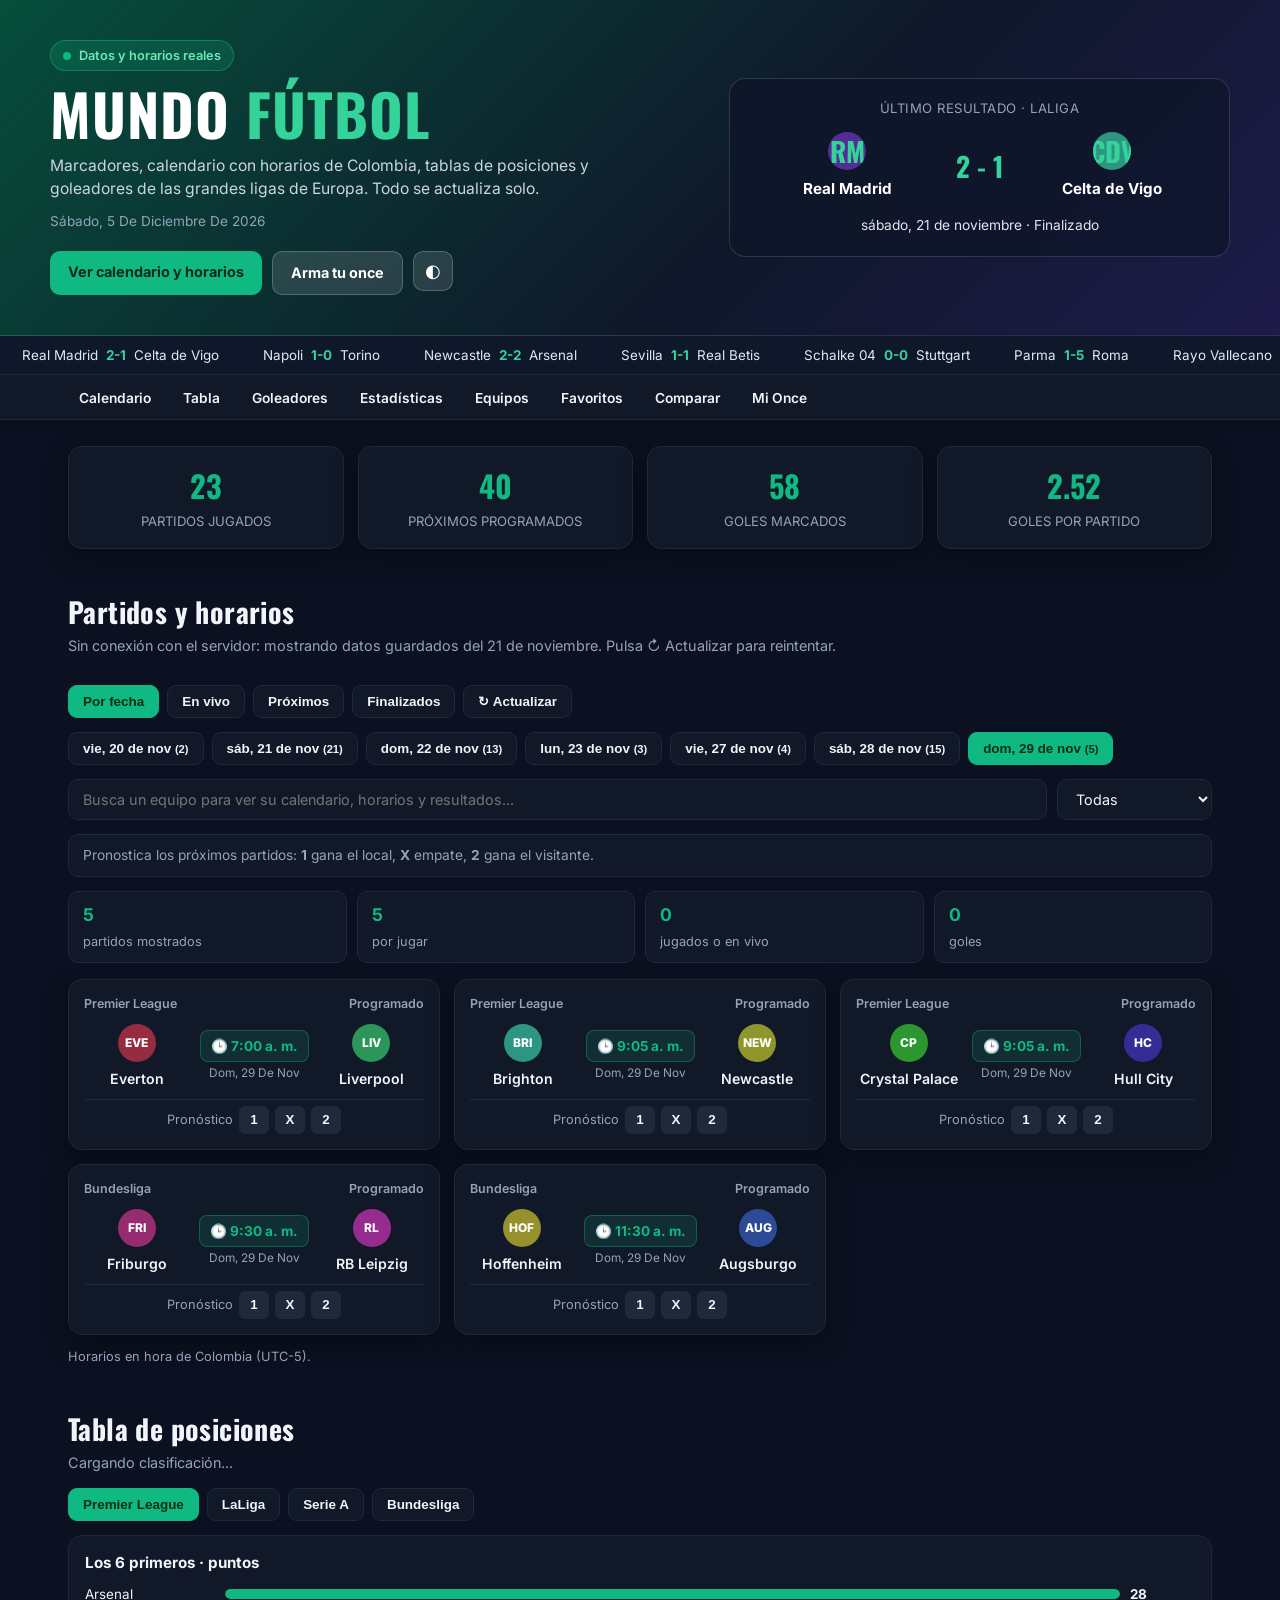
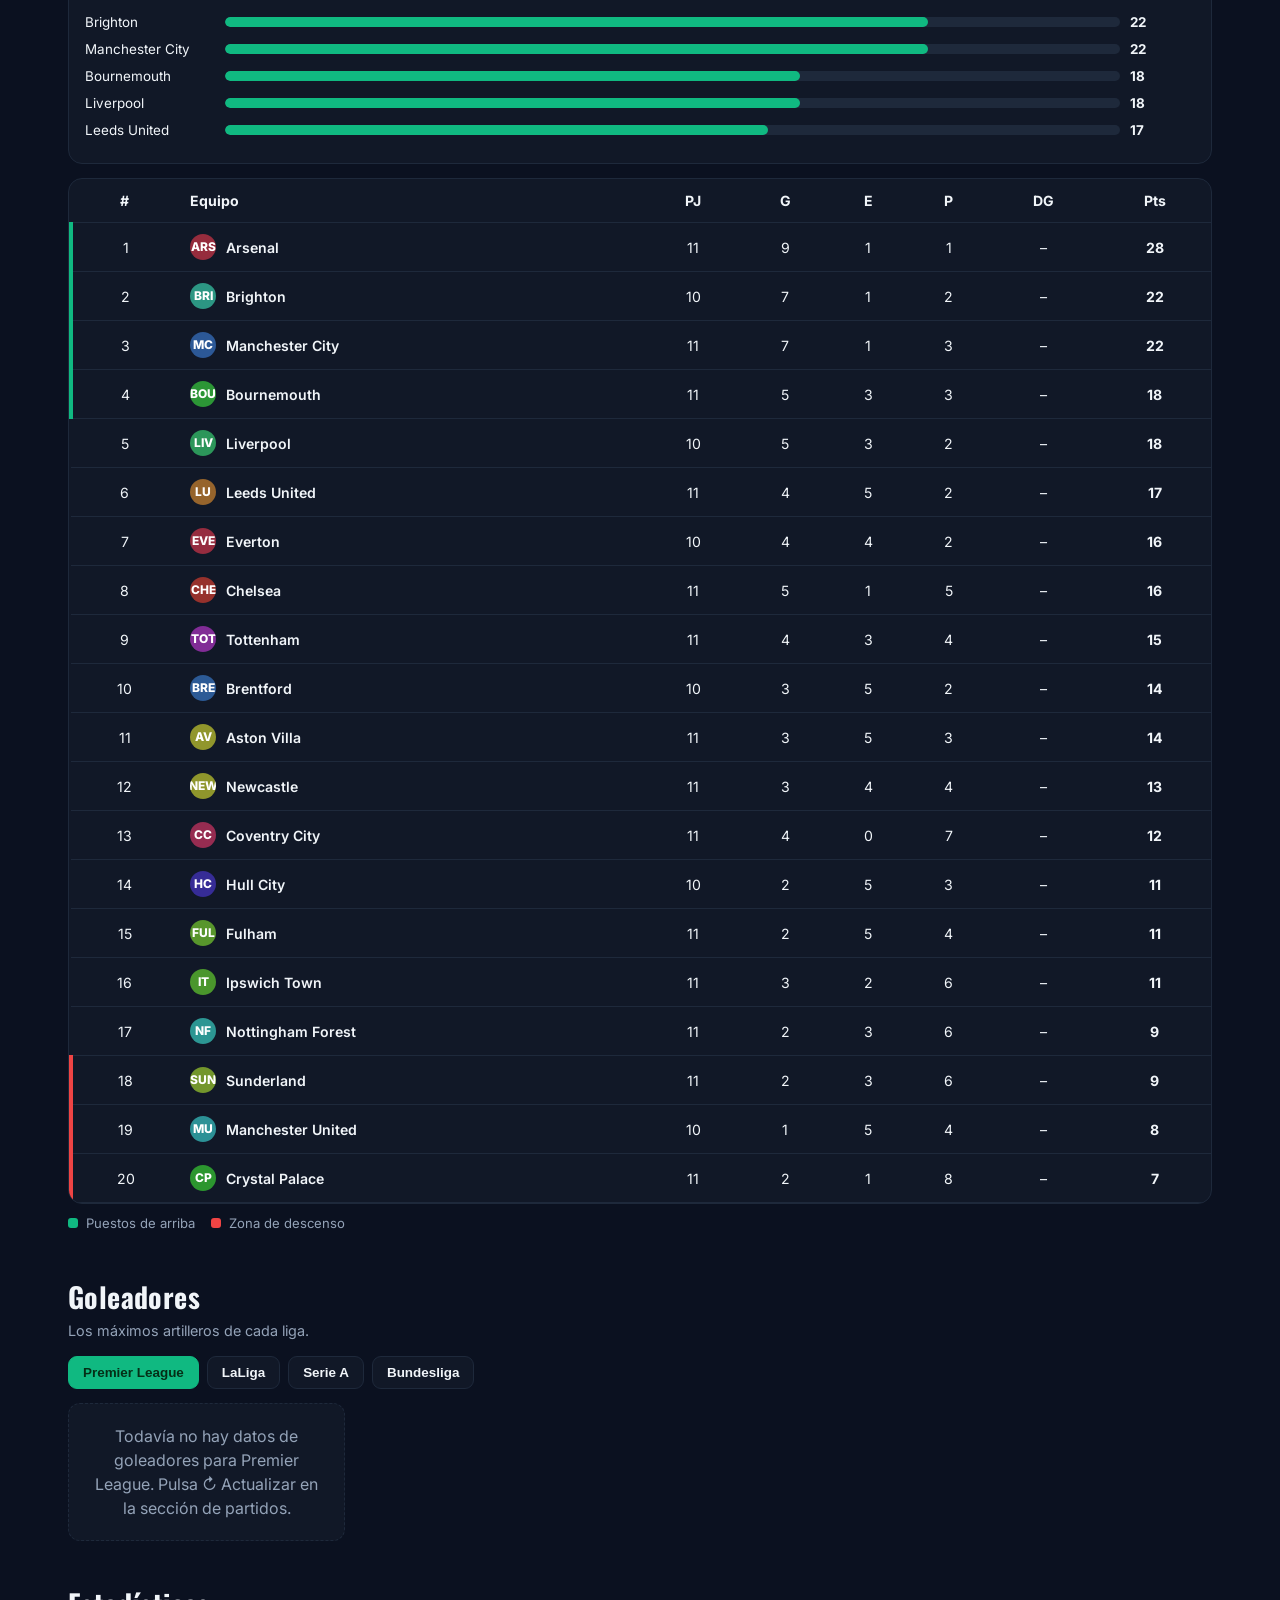
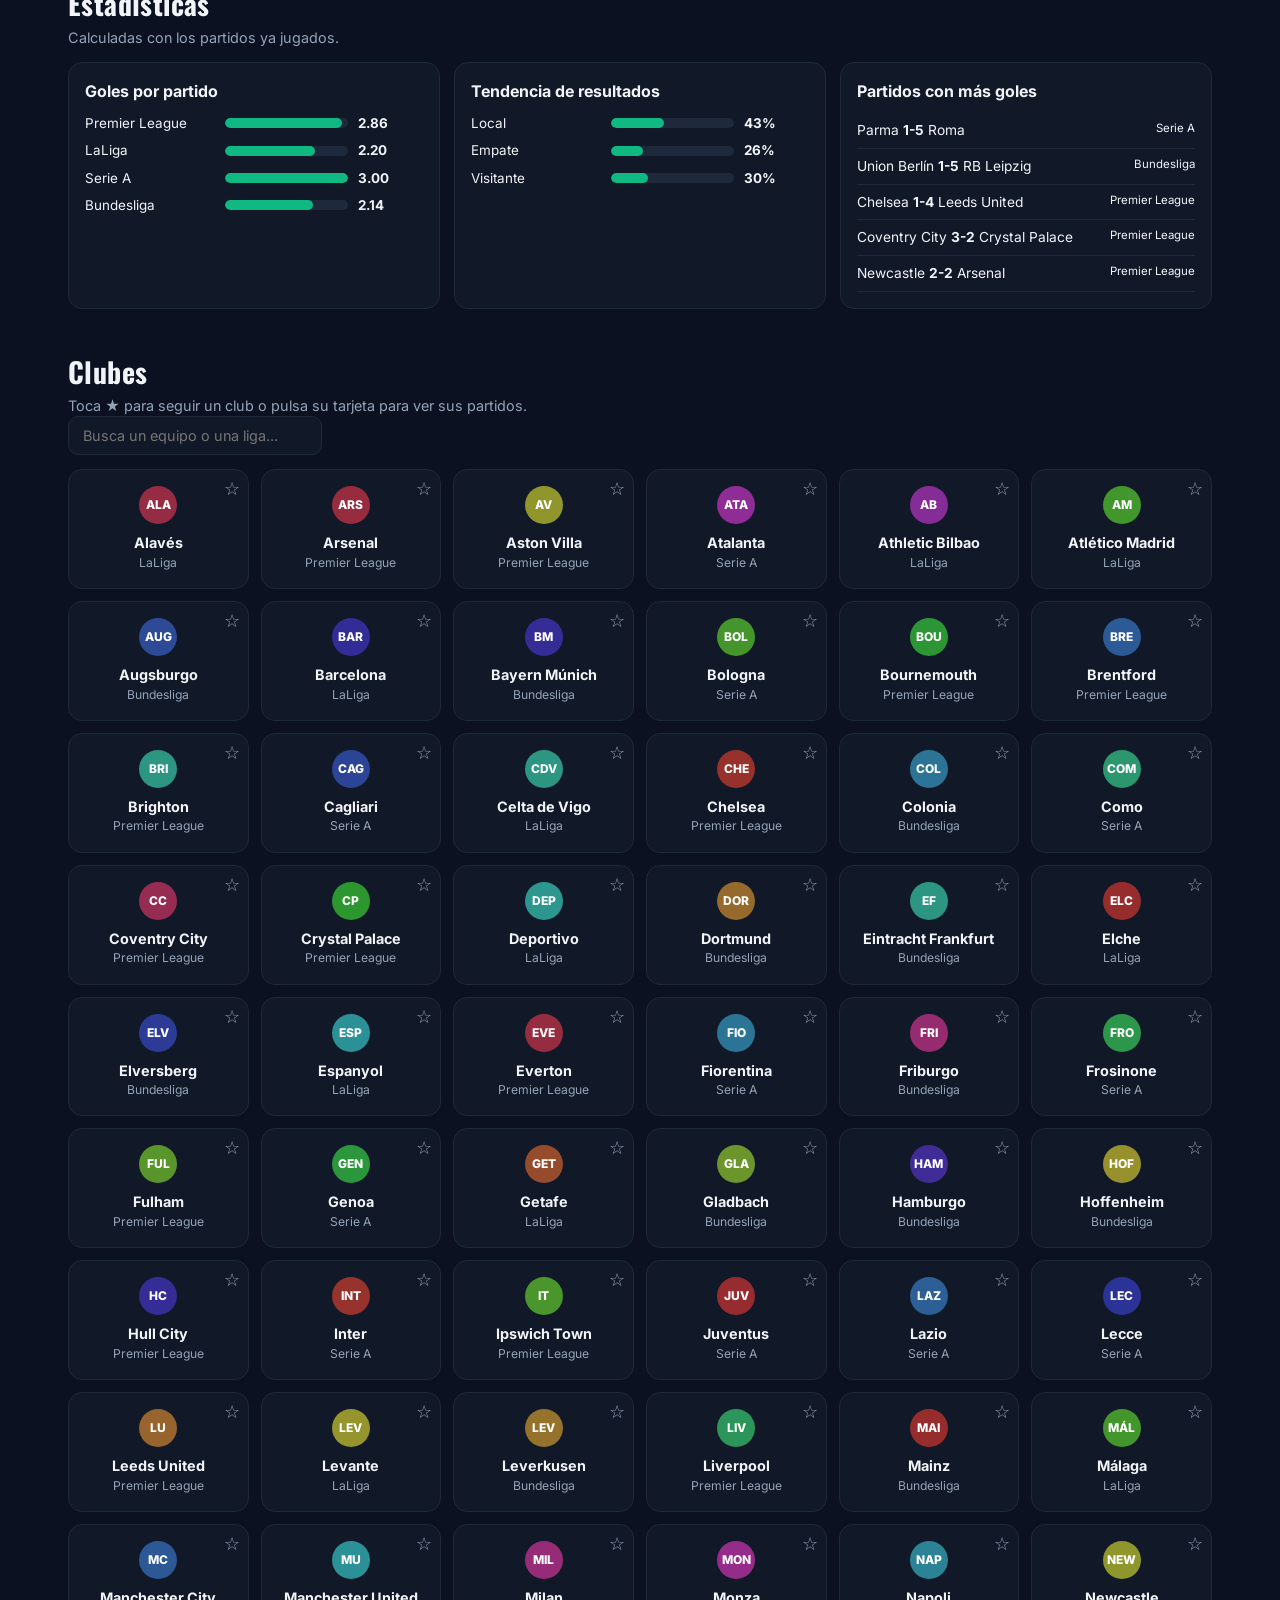
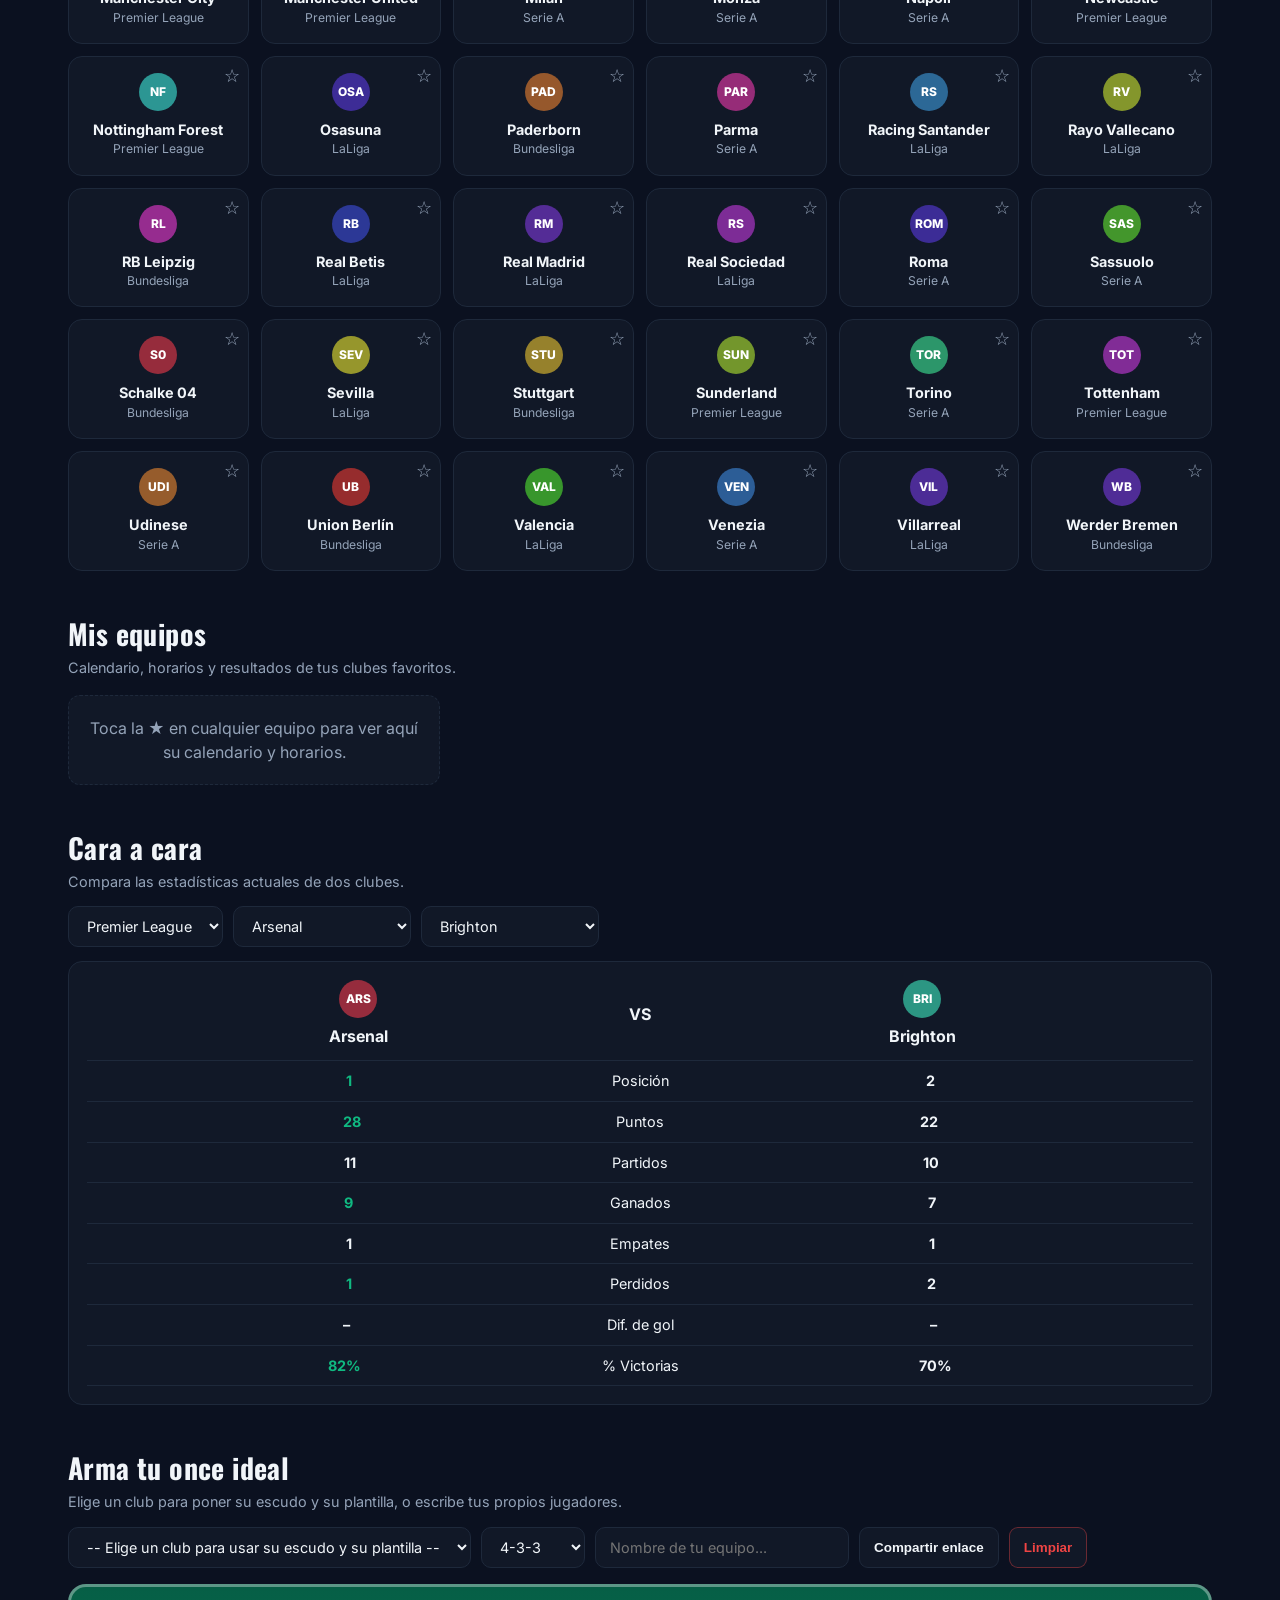
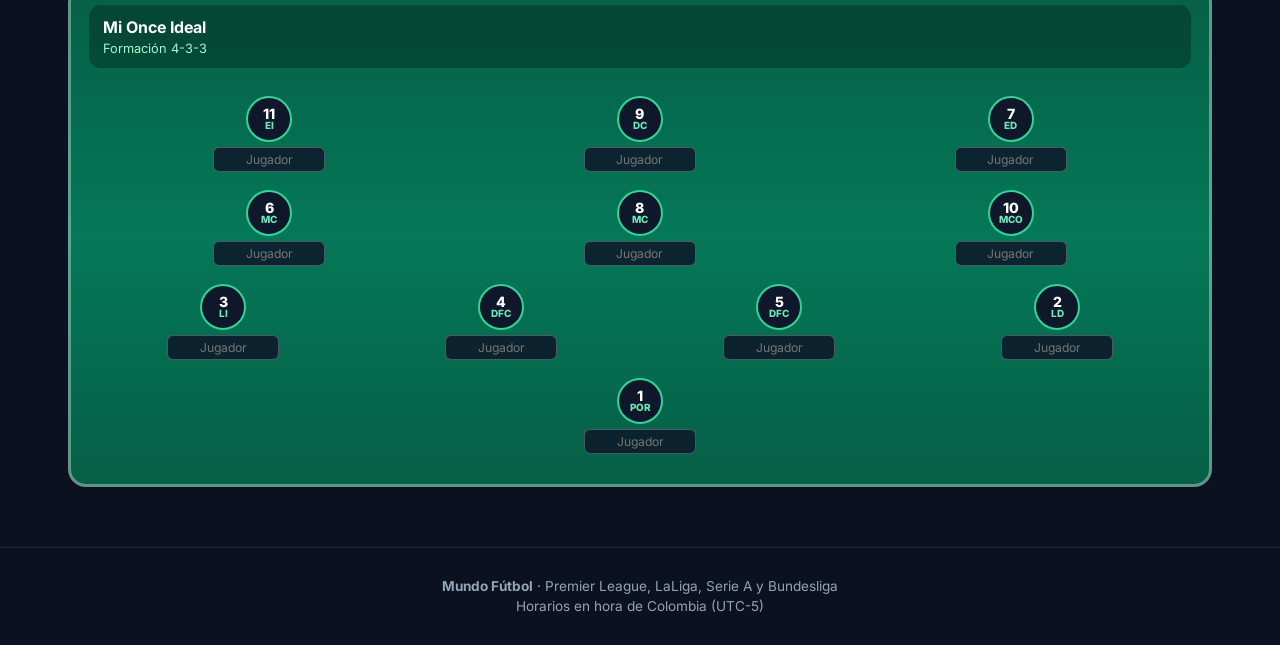
==== commit 1f652e06: "Update print statement from 'Hello' to 'Goodbye'" ====
--- a/index.html
+++ b/index.html
@@ -3,8 +3,8 @@
 <head>
 <meta charset="UTF-8">
 <meta name="viewport" content="width=device-width, initial-scale=1">
-<meta name="description" content="Resultados reales en vivo, calendario oficial con horarios, tablas de posiciones y goleadores de Europa.">
-<title>Mundo Fútbol | Resultados reales en vivo y calendario oficial</title>
+<meta name="description" content="Resultados reales, calendario con horarios de Colombia, tablas de posiciones y goleadores de las grandes ligas de Europa.">
+<title>Mundo Fútbol | Resultados, horarios y tablas en vivo</title>
 <link rel="preconnect" href="https://fonts.googleapis.com">
 <link rel="preconnect" href="https://fonts.gstatic.com" crossorigin>
 <link href="https://fonts.googleapis.com/css2?family=Inter:wght@400;500;600;700;800&family=Oswald:wght@600;700&display=swap" rel="stylesheet">
@@ -15,9 +15,9 @@
 <header class="hero" id="inicio">
   <div class="hero-in">
     <div class="hero-txt">
-      <p class="chip"><span class="punto"></span> 100% Datos y Horarios Reales en Vivo</p>
+      <p class="chip"><span class="punto"></span> Datos y horarios reales</p>
       <h1>Mundo <span>Fútbol</span></h1>
-      <p class="lema">Marcadores reales, calendario oficial con horarios de Colombia, tablas de posiciones completas y goleadores de las grandes ligas de Europa en tiempo real.</p>
+      <p class="lema">Marcadores, calendario con horarios de Colombia, tablas de posiciones y goleadores de las grandes ligas de Europa. Todo se actualiza solo.</p>
       <p id="fecha-hoy" class="fecha"></p>
       <div class="botones">
         <a class="btn" href="#partidos">Ver calendario y horarios</a>
@@ -26,17 +26,17 @@
       </div>
     </div>
     <aside id="destacado" class="destacado">
-      <p class="dest-tit">Cargando partidos oficiales...</p>
+      <p class="dest-tit">Cargando partidos...</p>
     </aside>
   </div>
 </header>
 
-<div id="ticker" class="ticker" aria-label="Últimos resultados y horarios reales"></div>
+<div id="ticker" class="ticker" aria-label="Últimos resultados y próximos partidos"></div>
 
 <nav>
   <ul>
-    <li><a href="#partidos">Calendario y Horarios</a></li>
-    <li><a href="#tabla">Tabla Real</a></li>
+    <li><a href="#partidos">Calendario</a></li>
+    <li><a href="#tabla">Tabla</a></li>
     <li><a href="#goleadores">Goleadores</a></li>
     <li><a href="#estadisticas">Estadísticas</a></li>
     <li><a href="#equipos">Equipos</a></li>
@@ -53,73 +53,64 @@
   <section id="partidos">
     <div class="sec-head">
       <div>
-        <h2>Partidos, Horarios y Calendario Oficial</h2>
-        <p class="sub" id="sub-partidos">Sincronizando marcadores, fechas y horarios reales...</p>
+        <h2>Partidos y horarios</h2>
+        <p class="sub" id="sub-partidos">Sincronizando marcadores y horarios...</p>
       </div>
       <div class="estado-filtros" id="filtros-estado">
         <button class="activo" onclick="setEstadoFiltro('todos', this)">Por fecha</button>
         <button onclick="setEstadoFiltro('vivo', this)">En vivo</button>
-        <button onclick="setEstadoFiltro('previo', this)">Próximos (Horarios)</button>
+        <button onclick="setEstadoFiltro('previo', this)">Próximos</button>
         <button onclick="setEstadoFiltro('final', this)">Finalizados</button>
-        <button onclick="sincronizarTodoEnVivo(true)" title="Forzar actualización">↻ Actualizar</button>
+        <button onclick="sincronizarTodoEnVivo(true)" title="Actualizar ahora">↻ Actualizar</button>
       </div>
     </div>
 
     <div class="tabs" id="tabs-dias"></div>
     <div class="buscar-fila">
-      <input id="buscar-partido" type="search" placeholder="Busca un equipo para ver todo su calendario, horarios y resultados..." aria-label="Buscar partido">
+      <input id="buscar-partido" type="search" placeholder="Busca un equipo para ver su calendario, horarios y resultados..." aria-label="Buscar partido">
       <select id="filtro-liga" aria-label="Filtrar por liga"></select>
     </div>
     <div id="marcador-pred" class="marcador-pred"></div>
     <div id="resumen" class="resumen"></div>
     <div id="lista-partidos" class="grid-partidos">
-      <p class="vacio">Cargando partidos y horarios oficiales...</p>
+      <p class="vacio">Cargando partidos y horarios...</p>
     </div>
-    <p class="nota" id="nota-actualizacion">Sincronización automática cada 60 segundos · Horarios en hora oficial de Colombia (UTC-5).</p>
+    <p class="nota" id="nota-actualizacion">Horarios en hora de Colombia (UTC-5).</p>
   </section>
 
   <section id="tabla">
-    <h2>Tabla de Posiciones Real</h2>
-    <p class="sub" id="sub-tabla">Cargando clasificación oficial...</p>
+    <h2>Tabla de posiciones</h2>
+    <p class="sub" id="sub-tabla">Cargando clasificación...</p>
     <div class="tabs" id="tabs-ligas"></div>
     <div id="grafica" class="grafica"></div>
     <div class="scroll">
       <table>
         <thead>
-          <tr>
-            <th>#</th>
-            <th>Equipo</th>
-            <th>PJ</th>
-            <th>G</th>
-            <th>E</th>
-            <th>P</th>
-            <th>DG</th>
-            <th>Pts</th>
-          </tr>
+          <tr><th>#</th><th>Equipo</th><th>PJ</th><th>G</th><th>E</th><th>P</th><th>DG</th><th>Pts</th></tr>
         </thead>
         <tbody id="cuerpo-tabla">
-          <tr><td colspan="8" style="text-align:center;padding:24px;">Cargando tabla oficial...</td></tr>
+          <tr><td colspan="8" style="text-align:center;padding:24px;">Cargando tabla...</td></tr>
         </tbody>
       </table>
     </div>
     <p class="leyenda">
-      <span class="dot-leyenda top"></span> Puestos de Champions League &nbsp;&nbsp;
+      <span class="dot-leyenda top"></span> Puestos de arriba &nbsp;&nbsp;
       <span class="dot-leyenda baja"></span> Zona de descenso
     </p>
   </section>
 
   <section id="goleadores">
-    <h2>Bota de Oro · Goleadores Reales</h2>
-    <p class="sub">Máximos artilleros oficiales de la temporada actual.</p>
+    <h2>Goleadores</h2>
+    <p class="sub">Los máximos artilleros de cada liga.</p>
     <div class="tabs" id="tabs-goleadores"></div>
     <div id="grid-goleadores" class="grid-goleadores">
-      <p class="vacio">Cargando tabla de goleadores reales...</p>
+      <p class="vacio">Cargando goleadores...</p>
     </div>
   </section>
 
   <section id="estadisticas">
-    <h2>Estadísticas Reales de la Jornada</h2>
-    <p class="sub">Calculadas en vivo con los partidos oficiales jugados.</p>
+    <h2>Estadísticas</h2>
+    <p class="sub">Calculadas con los partidos ya jugados.</p>
     <div class="cols">
       <div class="panel"><h3>Goles por partido</h3><div id="stats-ligas"></div></div>
       <div class="panel"><h3>Tendencia de resultados</h3><div id="resultados-pct"></div></div>
@@ -128,21 +119,21 @@
   </section>
 
   <section id="equipos">
-    <h2>Clubes Oficiales</h2>
-    <p class="sub">Toca ★ para seguir un club o pulsa su tarjeta para ver sus horarios y partidos reales.</p>
+    <h2>Clubes</h2>
+    <p class="sub">Toca ★ para seguir un club o pulsa su tarjeta para ver sus partidos.</p>
     <input id="buscador" type="search" placeholder="Busca un equipo o una liga..." aria-label="Buscar equipo">
     <div id="grid-equipos" class="grid-equipos"></div>
   </section>
 
   <section id="favoritos">
-    <h2>Mis Equipos Seguidos</h2>
-    <p class="sub">Calendario, horarios y resultados reales de tus clubes favoritos.</p>
+    <h2>Mis equipos</h2>
+    <p class="sub">Calendario, horarios y resultados de tus clubes favoritos.</p>
     <div id="lista-favoritos" class="grid-partidos"></div>
   </section>
 
   <section id="comparar">
-    <h2>Cara a Cara · Comparador Real</h2>
-    <p class="sub">Compara las estadísticas oficiales actuales de dos clubes.</p>
+    <h2>Cara a cara</h2>
+    <p class="sub">Compara las estadísticas actuales de dos clubes.</p>
     <div class="cmp-controles">
       <select id="cmp-liga" aria-label="Liga"></select>
       <select id="cmp-a" aria-label="Equipo A"></select>
@@ -152,8 +143,8 @@
   </section>
 
   <section id="alineacion">
-    <h2>Arma tu Once Ideal</h2>
-    <p class="sub">Elige cualquier club oficial para desplegar su escudo y plantilla real en la cancha o edita los nombres.</p>
+    <h2>Arma tu once ideal</h2>
+    <p class="sub">Elige un club para poner su escudo y su plantilla, o escribe tus propios jugadores.</p>
     <div class="once-controles">
       <select id="escudo-once" aria-label="Seleccionar club"></select>
       <select id="formacion" aria-label="Formación"></select>
@@ -171,88 +162,128 @@
 
 <footer>
   <p><strong>Mundo Fútbol</strong> · Premier League, LaLiga, Serie A y Bundesliga</p>
-  <p>Calendario, horarios y clasificaciones oficiales en vivo (UTC-5 Colombia)</p>
-  <small id="estado-logos"></small>
+  <p>Horarios en hora de Colombia (UTC-5)</p>
 </footer>
 
 <script>
 let PARTIDOS = [];
-let TABLAS = {
-  "Premier League": [],
-  "LaLiga": [],
-  "Serie A": [],
-  "Bundesliga": []
+let TABLAS = {"Premier League": [], "LaLiga": [], "Serie A": [], "Bundesliga": []};
+let GOLEADORES = {"Premier League": [], "LaLiga": [], "Serie A": [], "Bundesliga": []};
+let GOL_RECIENTES = {};
+let MODO_RESPALDO = false;
+
+/* DATOS DE RESPALDO: solo se usan si no hay conexión con el servidor y no hay nada guardado */
+const FALLBACK_PARTIDOS = `
+Premier League|11-21|07:30|Manchester City|Fulham|1|1
+Premier League|11-21|10:00|Aston Villa|Sunderland|0|0
+Premier League|11-21|10:00|Bournemouth|Nottingham Forest|2|0
+Premier League|11-21|10:00|Chelsea|Leeds United|1|4
+Premier League|11-21|10:00|Coventry City|Crystal Palace|3|2
+Premier League|11-21|10:00|Tottenham|Ipswich Town|2|0
+Premier League|11-21|12:30|Newcastle|Arsenal|2|2
+Premier League|11-22|09:00|Hull City|Brighton||
+Premier League|11-22|11:30|Liverpool|Manchester United||
+Premier League|11-23|15:00|Brentford|Everton||
+Premier League|11-27|15:00|Nottingham Forest|Chelsea||
+Premier League|11-28|10:00|Leeds United|Coventry City||
+Premier League|11-28|10:00|Manchester United|Brentford||
+Premier League|11-28|12:30|Ipswich Town|Aston Villa||
+Premier League|11-29|07:00|Everton|Liverpool||
+Premier League|11-29|09:05|Brighton|Newcastle||
+Premier League|11-29|09:05|Crystal Palace|Hull City||
+LaLiga|11-20|15:00|Athletic Bilbao|Espanyol|0|1
+LaLiga|11-21|08:00|Alavés|Deportivo|3|1
+LaLiga|11-21|10:15|Rayo Vallecano|Valencia|0|1
+LaLiga|11-21|12:30|Sevilla|Real Betis|1|1
+LaLiga|11-21|15:00|Real Madrid|Celta de Vigo|2|1
+LaLiga|11-22|08:00|Barcelona|Villarreal||
+LaLiga|11-22|10:15|Racing Santander|Real Sociedad||
+LaLiga|11-22|12:30|Osasuna|Málaga||
+LaLiga|11-22|15:00|Getafe|Atlético Madrid||
+LaLiga|11-23|15:00|Levante|Elche||
+LaLiga|11-27|15:00|Levante|Racing Santander||
+LaLiga|11-28|08:00|Real Betis|Rayo Vallecano||
+LaLiga|11-28|10:15|Málaga|Athletic Bilbao||
+LaLiga|11-28|12:30|Elche|Atlético Madrid||
+LaLiga|11-28|15:00|Real Madrid|Alavés||
+Serie A|11-21|09:00|Como|Cagliari|2|0
+Serie A|11-21|09:00|Lazio|Lecce|3|0
+Serie A|11-21|12:00|Parma|Roma|1|5
+Serie A|11-21|14:45|Napoli|Torino|1|0
+Serie A|11-22|06:30|Juventus|Venezia||
+Serie A|11-22|09:00|Bologna|Udinese||
+Serie A|11-22|09:00|Sassuolo|Genoa||
+Serie A|11-22|12:00|Milan|Frosinone||
+Serie A|11-22|14:45|Atalanta|Inter||
+Serie A|11-23|14:45|Monza|Fiorentina||
+Serie A|11-27|14:45|Venezia|Bologna||
+Serie A|11-28|09:00|Frosinone|Parma||
+Serie A|11-28|12:00|Torino|Lazio||
+Serie A|11-28|14:45|Inter|Genoa||
+Bundesliga|11-20|14:30|Bayern Múnich|Colonia|1|1
+Bundesliga|11-21|09:30|Leverkusen|Paderborn|4|0
+Bundesliga|11-21|09:30|Eintracht Frankfurt|Hoffenheim|1|0
+Bundesliga|11-21|09:30|Union Berlín|RB Leipzig|1|5
+Bundesliga|11-21|09:30|Gladbach|Dortmund|0|1
+Bundesliga|11-21|09:30|Elversberg|Friburgo|0|1
+Bundesliga|11-21|12:30|Schalke 04|Stuttgart|0|0
+Bundesliga|11-22|09:30|Augsburgo|Mainz||
+Bundesliga|11-22|11:30|Werder Bremen|Hamburgo||
+Bundesliga|11-27|14:30|Werder Bremen|Gladbach||
+Bundesliga|11-28|09:30|Mainz|Union Berlín||
+Bundesliga|11-28|09:30|Hamburgo|Bayern Múnich||
+Bundesliga|11-28|09:30|Colonia|Elversberg||
+Bundesliga|11-28|09:30|Paderborn|Schalke 04||
+Bundesliga|11-28|12:30|Stuttgart|Eintracht Frankfurt||
+Bundesliga|11-29|09:30|Friburgo|RB Leipzig||
+Bundesliga|11-29|11:30|Hoffenheim|Augsburgo||
+`;
+const FALLBACK_TABLAS = {
+  "Premier League":[["Arsenal",9,1,1,28],["Brighton",7,1,2,22],["Manchester City",7,1,3,22],["Bournemouth",5,3,3,18],["Liverpool",5,3,2,18],["Leeds United",4,5,2,17],["Everton",4,4,2,16],["Chelsea",5,1,5,16],["Tottenham",4,3,4,15],["Brentford",3,5,2,14],["Aston Villa",3,5,3,14],["Newcastle",3,4,4,13],["Coventry City",4,0,7,12],["Hull City",2,5,3,11],["Fulham",2,5,4,11],["Ipswich Town",3,2,6,11],["Nottingham Forest",2,3,6,9],["Sunderland",2,3,6,9],["Manchester United",1,5,4,8],["Crystal Palace",2,1,8,7]],
+  "LaLiga":[["Barcelona",11,0,1,33],["Real Madrid",11,0,2,33],["Atlético Madrid",9,1,2,28],["Real Betis",8,3,2,27],["Real Sociedad",7,1,4,22],["Sevilla",5,4,4,19],["Athletic Bilbao",4,4,4,16],["Alavés",4,4,5,16],["Villarreal",4,3,5,15],["Espanyol",4,3,6,15],["Deportivo",3,6,4,15],["Racing Santander",4,2,6,14],["Celta de Vigo",2,7,4,13],["Rayo Vallecano",3,3,6,12],["Getafe",3,3,6,12],["Osasuna",3,3,6,12],["Valencia",3,3,7,12],["Levante",2,5,5,11],["Elche",2,4,6,10],["Málaga",0,5,7,5]],
+  "Serie A":[["Lazio",10,2,0,32],["Roma",9,3,0,30],["Inter",9,1,1,28],["Como",8,2,2,26],["Milan",7,3,1,24],["Frosinone",6,2,3,20],["Napoli",5,3,4,18],["Juventus",5,3,3,18],["Bologna",5,2,4,17],["Cagliari",5,1,6,16],["Atalanta",4,2,5,14],["Torino",4,2,6,14],["Genoa",4,1,6,13],["Lecce",3,1,8,10],["Fiorentina",2,3,6,9],["Parma",2,2,8,8],["Sassuolo",2,2,7,8],["Monza",2,1,8,7],["Venezia",2,0,9,6],["Udinese",1,2,8,5]],
+  "Bundesliga":[["Dortmund",7,3,0,24],["Bayern Múnich",6,4,0,22],["Friburgo",7,1,2,22],["RB Leipzig",7,0,3,21],["Leverkusen",6,1,3,19],["Werder Bremen",4,3,2,15],["Eintracht Frankfurt",4,3,3,15],["Stuttgart",4,1,5,13],["Elversberg",4,1,5,13],["Hoffenheim",4,0,6,12],["Hamburgo",4,0,5,12],["Mainz",3,1,5,10],["Colonia",2,4,4,10],["Paderborn",2,4,4,10],["Augsburgo",2,3,4,9],["Schalke 04",1,4,5,7],["Union Berlín",1,4,5,7],["Gladbach",1,1,8,4]]
 };
-let GOLEADORES = {
-  "Premier League": [],
-  "LaLiga": [],
-  "Serie A": [],
-  "Bundesliga": []
+
+/* ESCUDOS: se cargan de ESPN. Con los datos en vivo se completan solos. */
+let ESCUDOS_OFICIALES = {
+  "Arsenal":"https://a.espncdn.com/i/teamlogos/soccer/500/359.png","Aston Villa":"https://a.espncdn.com/i/teamlogos/soccer/500/362.png",
+  "Bournemouth":"https://a.espncdn.com/i/teamlogos/soccer/500/349.png","Brentford":"https://a.espncdn.com/i/teamlogos/soccer/500/337.png",
+  "Brighton":"https://a.espncdn.com/i/teamlogos/soccer/500/331.png","Chelsea":"https://a.espncdn.com/i/teamlogos/soccer/500/363.png",
+  "Crystal Palace":"https://a.espncdn.com/i/teamlogos/soccer/500/384.png","Everton":"https://a.espncdn.com/i/teamlogos/soccer/500/368.png",
+  "Fulham":"https://a.espncdn.com/i/teamlogos/soccer/500/370.png","Leicester":"https://a.espncdn.com/i/teamlogos/soccer/500/375.png",
+  "Liverpool":"https://a.espncdn.com/i/teamlogos/soccer/500/364.png","Man City":"https://a.espncdn.com/i/teamlogos/soccer/500/382.png",
+  "Man United":"https://a.espncdn.com/i/teamlogos/soccer/500/360.png","Newcastle":"https://a.espncdn.com/i/teamlogos/soccer/500/361.png",
+  "Nottm Forest":"https://a.espncdn.com/i/teamlogos/soccer/500/393.png","Southampton":"https://a.espncdn.com/i/teamlogos/soccer/500/376.png",
+  "Tottenham":"https://a.espncdn.com/i/teamlogos/soccer/500/367.png","West Ham":"https://a.espncdn.com/i/teamlogos/soccer/500/371.png",
+  "Wolves":"https://a.espncdn.com/i/teamlogos/soccer/500/380.png","Alavés":"https://a.espncdn.com/i/teamlogos/soccer/500/96.png",
+  "Athletic Club":"https://a.espncdn.com/i/teamlogos/soccer/500/93.png","Atlético Madrid":"https://a.espncdn.com/i/teamlogos/soccer/500/1068.png",
+  "Barcelona":"https://a.espncdn.com/i/teamlogos/soccer/500/83.png","Celta Vigo":"https://a.espncdn.com/i/teamlogos/soccer/500/85.png",
+  "Espanyol":"https://a.espncdn.com/i/teamlogos/soccer/500/88.png","Getafe":"https://a.espncdn.com/i/teamlogos/soccer/500/2922.png",
+  "Girona":"https://a.espncdn.com/i/teamlogos/soccer/500/9812.png","Las Palmas":"https://a.espncdn.com/i/teamlogos/soccer/500/98.png",
+  "Leganés":"https://a.espncdn.com/i/teamlogos/soccer/500/17534.png","Mallorca":"https://a.espncdn.com/i/teamlogos/soccer/500/84.png",
+  "Osasuna":"https://a.espncdn.com/i/teamlogos/soccer/500/97.png","Rayo Vallecano":"https://a.espncdn.com/i/teamlogos/soccer/500/101.png",
+  "Real Betis":"https://a.espncdn.com/i/teamlogos/soccer/500/244.png","Real Madrid":"https://a.espncdn.com/i/teamlogos/soccer/500/86.png",
+  "Real Sociedad":"https://a.espncdn.com/i/teamlogos/soccer/500/89.png","Sevilla":"https://a.espncdn.com/i/teamlogos/soccer/500/243.png",
+  "Valencia":"https://a.espncdn.com/i/teamlogos/soccer/500/94.png","Valladolid":"https://a.espncdn.com/i/teamlogos/soccer/500/95.png",
+  "Villarreal":"https://a.espncdn.com/i/teamlogos/soccer/500/102.png","AC Milan":"https://a.espncdn.com/i/teamlogos/soccer/500/103.png",
+  "Atalanta":"https://a.espncdn.com/i/teamlogos/soccer/500/105.png","Bologna":"https://a.espncdn.com/i/teamlogos/soccer/500/107.png",
+  "Fiorentina":"https://a.espncdn.com/i/teamlogos/soccer/500/109.png","Inter":"https://a.espncdn.com/i/teamlogos/soccer/500/110.png",
+  "Juventus":"https://a.espncdn.com/i/teamlogos/soccer/500/111.png","Lazio":"https://a.espncdn.com/i/teamlogos/soccer/500/112.png",
+  "Napoli":"https://a.espncdn.com/i/teamlogos/soccer/500/114.png","AS Roma":"https://a.espncdn.com/i/teamlogos/soccer/500/104.png",
+  "Bayern Munich":"https://a.espncdn.com/i/teamlogos/soccer/500/132.png","Borussia Dortmund":"https://a.espncdn.com/i/teamlogos/soccer/500/124.png",
+  "Bayer Leverkusen":"https://a.espncdn.com/i/teamlogos/soccer/500/131.png","RB Leipzig":"https://a.espncdn.com/i/teamlogos/soccer/500/11420.png",
+  "Eintracht Frankfurt":"https://a.espncdn.com/i/teamlogos/soccer/500/125.png","VfB Stuttgart":"https://a.espncdn.com/i/teamlogos/soccer/500/134.png"
 };
-
-/* ESCUDOS OFICIALES PRECARGADOS PARA QUE SIEMPRE APAREZCAN AL INSTANTE */
-let ESCUDOS_OFICIALES = {
-  "Arsenal": "https://a.espncdn.com/i/teamlogos/soccer/500/359.png",
-  "Aston Villa": "https://a.espncdn.com/i/teamlogos/soccer/500/362.png",
-  "Bournemouth": "https://a.espncdn.com/i/teamlogos/soccer/500/349.png",
-  "Brentford": "https://a.espncdn.com/i/teamlogos/soccer/500/337.png",
-  "Brighton": "https://a.espncdn.com/i/teamlogos/soccer/500/331.png",
-  "Chelsea": "https://a.espncdn.com/i/teamlogos/soccer/500/363.png",
-  "Crystal Palace": "https://a.espncdn.com/i/teamlogos/soccer/500/384.png",
-  "Everton": "https://a.espncdn.com/i/teamlogos/soccer/500/368.png",
-  "Fulham": "https://a.espncdn.com/i/teamlogos/soccer/500/370.png",
-  "Ipswich": "https://a.espncdn.com/i/teamlogos/soccer/500/373.png",
-  "Leicester": "https://a.espncdn.com/i/teamlogos/soccer/500/375.png",
-  "Liverpool": "https://a.espncdn.com/i/teamlogos/soccer/500/364.png",
-  "Man City": "https://a.espncdn.com/i/teamlogos/soccer/500/382.png",
-  "Man United": "https://a.espncdn.com/i/teamlogos/soccer/500/360.png",
-  "Newcastle": "https://a.espncdn.com/i/teamlogos/soccer/500/361.png",
-  "Nottm Forest": "https://a.espncdn.com/i/teamlogos/soccer/500/393.png",
-  "Southampton": "https://a.espncdn.com/i/teamlogos/soccer/500/376.png",
-  "Tottenham": "https://a.espncdn.com/i/teamlogos/soccer/500/367.png",
-  "West Ham": "https://a.espncdn.com/i/teamlogos/soccer/500/371.png",
-  "Wolves": "https://a.espncdn.com/i/teamlogos/soccer/500/380.png",
-  "Alavés": "https://a.espncdn.com/i/teamlogos/soccer/500/96.png",
-  "Athletic Club": "https://a.espncdn.com/i/teamlogos/soccer/500/93.png",
-  "Atlético Madrid": "https://a.espncdn.com/i/teamlogos/soccer/500/1068.png",
-  "Barcelona": "https://a.espncdn.com/i/teamlogos/soccer/500/83.png",
-  "Celta Vigo": "https://a.espncdn.com/i/teamlogos/soccer/500/85.png",
-  "Espanyol": "https://a.espncdn.com/i/teamlogos/soccer/500/88.png",
-  "Getafe": "https://a.espncdn.com/i/teamlogos/soccer/500/2922.png",
-  "Girona": "https://a.espncdn.com/i/teamlogos/soccer/500/9812.png",
-  "Las Palmas": "https://a.espncdn.com/i/teamlogos/soccer/500/98.png",
-  "Leganés": "https://a.espncdn.com/i/teamlogos/soccer/500/17534.png",
-  "Mallorca": "https://a.espncdn.com/i/teamlogos/soccer/500/84.png",
-  "Osasuna": "https://a.espncdn.com/i/teamlogos/soccer/500/97.png",
-  "Rayo Vallecano": "https://a.espncdn.com/i/teamlogos/soccer/500/101.png",
-  "Real Betis": "https://a.espncdn.com/i/teamlogos/soccer/500/244.png",
-  "Real Madrid": "https://a.espncdn.com/i/teamlogos/soccer/500/86.png",
-  "Real Sociedad": "https://a.espncdn.com/i/teamlogos/soccer/500/89.png",
-  "Sevilla": "https://a.espncdn.com/i/teamlogos/soccer/500/243.png",
-  "Valencia": "https://a.espncdn.com/i/teamlogos/soccer/500/94.png",
-  "Valladolid": "https://a.espncdn.com/i/teamlogos/soccer/500/95.png",
-  "Villarreal": "https://a.espncdn.com/i/teamlogos/soccer/500/102.png",
-  "AC Milan": "https://a.espncdn.com/i/teamlogos/soccer/500/103.png",
-  "Atalanta": "https://a.espncdn.com/i/teamlogos/soccer/500/105.png",
-  "Bologna": "https://a.espncdn.com/i/teamlogos/soccer/500/107.png",
-  "Fiorentina": "https://a.espncdn.com/i/teamlogos/soccer/500/109.png",
-  "Inter": "https://a.espncdn.com/i/teamlogos/soccer/500/110.png",
-  "Juventus": "https://a.espncdn.com/i/teamlogos/soccer/500/111.png",
-  "Lazio": "https://a.espncdn.com/i/teamlogos/soccer/500/112.png",
-  "Napoli": "https://a.espncdn.com/i/teamlogos/soccer/500/114.png",
-  "AS Roma": "https://a.espncdn.com/i/teamlogos/soccer/500/104.png",
-  "Bayern Munich": "https://a.espncdn.com/i/teamlogos/soccer/500/132.png",
-  "Borussia Dortmund": "https://a.espncdn.com/i/teamlogos/soccer/500/124.png",
-  "Bayer Leverkusen": "https://a.espncdn.com/i/teamlogos/soccer/500/131.png",
-  "RB Leipzig": "https://a.espncdn.com/i/teamlogos/soccer/500/11420.png",
-  "Eintracht Frankfurt": "https://a.espncdn.com/i/teamlogos/soccer/500/125.png",
-  "VfB Stuttgart": "https://a.espncdn.com/i/teamlogos/soccer/500/134.png"
-};
+/* Nombres del respaldo que se escriben distinto en ESPN */
+const ALIAS_LOGO = {"Manchester City":"Man City","Manchester United":"Man United","Nottingham Forest":"Nottm Forest","Bayern Múnich":"Bayern Munich",
+  "Athletic Bilbao":"Athletic Club","Celta de Vigo":"Celta Vigo","Milan":"AC Milan","Roma":"AS Roma","Dortmund":"Borussia Dortmund",
+  "Leverkusen":"Bayer Leverkusen","Stuttgart":"VfB Stuttgart"};
 let EQUIPOS_INFO = {};
 
 const $ = id => document.getElementById(id);
 const esc = s => String(s).replace(/[&<>"]/g, c => ({"&":"&amp;","<":"&lt;",">":"&gt;",'"':"&quot;"}[c]));
-const hoyClave = new Date().toLocaleDateString("sv-SE", { timeZone: "America/Bogota" });
+const hoyClave = new Date().toLocaleDateString("sv-SE", {timeZone:"America/Bogota"});
 let fechas = [];
 let diaActivo = hoyClave;
 let estadoFiltro = "todos";
@@ -267,9 +298,13 @@
   if (!t) return;
   t.textContent = msg;
   t.classList.add("mostrar");
-  setTimeout(() => t.classList.remove("mostrar"), 2600);
-}
-
+  clearTimeout(toast.id);
+  toast.id = setTimeout(() => t.classList.remove("mostrar"), 2600);
+}
+
+function slug(n){
+  return n.normalize("NFD").replace(/[\u0300-\u036f]/g,"").toLowerCase().replace(/[^a-z0-9]+/g,"-").replace(/^-|-$/g,"");
+}
 function color(n){
   let h = 0; for (const c of n) h = (h*31 + c.charCodeAt(0)) % 360;
   return `hsl(${h},55%,38%)`;
@@ -278,231 +313,219 @@
   const p = n.split(" ");
   return (p.length > 1 ? p[0][0] + p[1][0] + (p[2]?p[2][0]:"") : n.slice(0,3)).toUpperCase();
 }
-
+function urlEscudo(n){ return ESCUDOS_OFICIALES[n] || ESCUDOS_OFICIALES[ALIAS_LOGO[n]] || ""; }
+
+/* Escudo: 1) imagen oficial de ESPN  2) archivo propio en logos/  3) siglas */
 function escudo(n){
-  const url = ESCUDOS_OFICIALES[n];
-  if (!url) {
-    return `<span class="escudo" style="background:${color(n)}"><span class="siglas-txt">${siglas(n)}</span></span>`;
-  }
-  return `<span class="escudo" style="background:${color(n)}">
-    <span class="siglas-txt">${siglas(n)}</span>
-    <img src="${url}" alt="Escudo de ${esc(n)}" onload="marcarConLogo(this)" onerror="this.remove()">
-  </span>`;
-}
-
+  const url = urlEscudo(n);
+  const src = url || `logos/${slug(n)}.png`;
+  return `<span class="escudo" data-n="${esc(n)}" style="background:${color(n)}"><span class="siglas-txt">${siglas(n)}</span><img src="${esc(src)}" data-propio="${url ? 0 : 1}" alt="Escudo de ${esc(n)}" onload="marcarConLogo(this)" onerror="fallbackLogo(this)"></span>`;
+}
 function marcarConLogo(img){
   const span = img.parentNode;
-  span.classList.add('con-logo');
-  span.style.background = 'transparent';
-  const txt = span.querySelector('.siglas-txt');
-  if (txt) txt.style.display = 'none';
+  span.classList.add("con-logo");
+  span.style.background = "transparent";
+  const txt = span.querySelector(".siglas-txt");
+  if (txt) txt.style.display = "none";
+}
+function fallbackLogo(img){
+  if (img.dataset.propio === "0") { img.dataset.propio = "1"; img.src = "logos/" + slug(img.parentNode.dataset.n) + ".png"; }
+  else img.remove();
 }
 
 const LIGAS_API = [
-  { nombre: "Premier League", slug: "eng.1" },
-  { nombre: "LaLiga", slug: "esp.1" },
-  { nombre: "Serie A", slug: "ita.1" },
-  { nombre: "Bundesliga", slug: "ger.1" }
+  {nombre:"Premier League", slug:"eng.1"},
+  {nombre:"LaLiga", slug:"esp.1"},
+  {nombre:"Serie A", slug:"ita.1"},
+  {nombre:"Bundesliga", slug:"ger.1"}
 ];
 
-/* FETCH RÁPIDO CON TIMEOUT DE 6 SEGUNDOS Y RESPALDO CORS */
-async function fetchConTimeout(url, ms = 6000){
+/* Descarga con tiempo límite y dos respaldos por si la red bloquea el acceso directo */
+async function fetchConTimeout(url, ms){
   const ctrl = new AbortController();
   const id = setTimeout(() => ctrl.abort(), ms);
   try {
-    const res = await fetch(url, { signal: ctrl.signal });
-    clearTimeout(id);
+    const res = await fetch(url, {signal: ctrl.signal});
     if (!res.ok) throw new Error("HTTP " + res.status);
     return await res.json();
-  } catch (e) {
-    clearTimeout(id);
-    throw e;
+  } finally { clearTimeout(id); }
+}
+async function fetchJSON(url){
+  try { return await fetchConTimeout(url, 7000); } catch(e1) {}
+  try { return await fetchConTimeout("https://api.codetabs.com/v1/proxy?quest=" + encodeURIComponent(url), 8000); } catch(e2) {}
+  return await fetchConTimeout("https://api.allorigins.win/raw?url=" + encodeURIComponent(url), 8000);
+}
+
+function rangoFechasAPI(){
+  const fmt = d => d.toLocaleDateString("sv-SE", {timeZone:"America/Bogota"}).replace(/-/g, "");
+  const a = new Date(); a.setDate(a.getDate() - 14);
+  const b = new Date(); b.setDate(b.getDate() + 21);
+  return fmt(a) + "-" + fmt(b);
+}
+
+function ajustarDia(){
+  fechas = [...new Set(PARTIDOS.map(p => p.fecha))].sort();
+  if (!fechas.includes(diaActivo)) {
+    diaActivo = fechas.includes(hoyClave) ? hoyClave : (fechas.find(f => f >= hoyClave) || fechas[fechas.length - 1] || hoyClave);
   }
 }
 
-async function fetchJSON(url){
-  // 1. Intento directo (ESPN soporta CORS directamente en navegadores modernos)
-  try {
-    return await fetchConTimeout(url, 6500);
-  } catch (e1) {}
-
-  // 2. Respaldo proxy 1
-  try {
-    return await fetchConTimeout(`https://api.codetabs.com/v1/proxy?quest=${encodeURIComponent(url)}`, 7000);
-  } catch (e2) {}
-
-  // 3. Respaldo proxy 2
-  return await fetchConTimeout(`https://api.allorigins.win/raw?url=${encodeURIComponent(url)}`, 7000);
-}
-
-function obtenerRangoFechasAPI(){
-  const d1 = new Date(); d1.setDate(d1.getDate() - 14);
-  const d2 = new Date(); d2.setDate(d2.getDate() + 21);
-  const fmt = d => d.toLocaleDateString("sv-SE", { timeZone: "America/Bogota" }).replace(/-/g, "");
-  return `${fmt(d1)}-${fmt(d2)}`;
+function cargarRespaldoPartidos(){
+  PARTIDOS = FALLBACK_PARTIDOS.trim().split("\n").map(l => {
+    const [liga,f,hora,local,visita,gl,gv] = l.split("|");
+    const ok = gl !== undefined && gl !== "";
+    return {liga, fecha:"2026-"+f, hora, estadio:"", local, visita, gl: ok?+gl:null, gv: ok?+gv:null, estado: ok?"final":"previo", reloj:""};
+  });
+}
+function respaldoTabla(liga){
+  return (FALLBACK_TABLAS[liga] || []).map(([n,w,d,l,p]) => [n, w+d+l, w, d, l, null, p]);
 }
 
 async function sincronizarTodoEnVivo(manual = false){
-  if (manual) toast("Conectando con servidores oficiales...");
-  const rango = obtenerRangoFechasAPI();
-
-  // 1. Partidos y horarios reales
-  const resPartidos = await Promise.all(
-    LIGAS_API.map(async ({nombre, slug}) => {
-      try {
-        const data = await fetchJSON(`https://site.api.espn.com/apis/site/v2/sports/soccer/${slug}/scoreboard?dates=${rango}`);
-        return (data.events || []).map(ev => {
-          const comp = ev.competitions[0];
-          const home = comp.competitors.find(c => c.homeAway === "home");
-          const away = comp.competitors.find(c => c.homeAway === "away");
-          const dt = new Date(ev.date);
-
-          const fechaCol = dt.toLocaleDateString("sv-SE", { timeZone: "America/Bogota" });
-          const horaCol = dt.toLocaleTimeString("en-GB", { timeZone: "America/Bogota", hour: "2-digit", minute: "2-digit" });
-
-          const nLocal = home.team.shortDisplayName || home.team.name;
-          const nVisita = away.team.shortDisplayName || away.team.name;
-
-          if (home.team.logo) ESCUDOS_OFICIALES[nLocal] = home.team.logo;
-          if (away.team.logo) ESCUDOS_OFICIALES[nVisita] = away.team.logo;
-          if (home.team.id) EQUIPOS_INFO[nLocal] = { id: home.team.id, slug };
-          if (away.team.id) EQUIPOS_INFO[nVisita] = { id: away.team.id, slug };
-
-          const state = ev.status?.type?.state || "pre";
-          const estado = state === "in" ? "vivo" : (state === "post" ? "final" : "previo");
-          const tieneGol = state === "in" || state === "post";
-          const estadio = comp.venue?.fullName || "";
-
-          return {
-            liga: nombre,
-            fecha: fechaCol,
-            hora: horaCol,
-            estadio,
-            local: nLocal,
-            visita: nVisita,
-            gl: tieneGol ? Number(home.score ?? 0) : null,
-            gv: tieneGol ? Number(away.score ?? 0) : null,
-            estado,
-            reloj: ev.status?.displayClock || ""
-          };
+  if (manual) toast("Conectando con el servidor...");
+  const rango = rangoFechasAPI();
+  const golesRec = {};
+
+  /* 1. Partidos y horarios */
+  const resPartidos = await Promise.all(LIGAS_API.map(async ({nombre, slug}) => {
+    golesRec[nombre] = {};
+    try {
+      const data = await fetchJSON(`https://site.api.espn.com/apis/site/v2/sports/soccer/${slug}/scoreboard?dates=${rango}&limit=500`);
+      return (data.events || []).map(ev => {
+        const comp = ev.competitions[0];
+        const home = comp.competitors.find(c => c.homeAway === "home");
+        const away = comp.competitors.find(c => c.homeAway === "away");
+        const dt = new Date(ev.date);
+        const fechaCol = dt.toLocaleDateString("sv-SE", {timeZone:"America/Bogota"});
+        const horaCol = dt.toLocaleTimeString("en-GB", {timeZone:"America/Bogota", hour:"2-digit", minute:"2-digit", hour12:false});
+        const nLocal = home.team.shortDisplayName || home.team.name;
+        const nVisita = away.team.shortDisplayName || away.team.name;
+        if (home.team.logo) ESCUDOS_OFICIALES[nLocal] = home.team.logo;
+        if (away.team.logo) ESCUDOS_OFICIALES[nVisita] = away.team.logo;
+        if (home.team.id) EQUIPOS_INFO[nLocal] = {id: home.team.id, slug};
+        if (away.team.id) EQUIPOS_INFO[nVisita] = {id: away.team.id, slug};
+
+        const state = ev.status?.type?.state || "pre";
+        const nombreEstado = ev.status?.type?.name || "";
+        const aplazado = /POSTPONED|CANCEL|SUSPENDED|ABANDONED/i.test(nombreEstado);
+        const estado = aplazado ? "previo" : (state === "in" ? "vivo" : (state === "post" ? "final" : "previo"));
+        const tieneGol = !aplazado && (state === "in" || state === "post");
+
+        (comp.details || []).forEach(d => {
+          if (!d.scoringPlay) return;
+          if (/own/i.test(d.type?.text || "")) return;
+          const a = d.athletesInvolved?.[0];
+          const nom = a?.displayName || a?.fullName;
+          if (!nom) return;
+          const eq = String(d.team?.id) === String(home.team.id) ? nLocal : nVisita;
+          const g = golesRec[nombre][nom] || (golesRec[nombre][nom] = {nombre:nom, equipo:eq, foto:a?.headshot?.href || "", goles:0});
+          g.goles++;
         });
-      } catch (e) {
-        return [];
-      }
-    })
-  );
+
+        return {
+          liga: nombre, fecha: fechaCol, hora: horaCol, estadio: comp.venue?.fullName || "",
+          local: nLocal, visita: nVisita,
+          gl: tieneGol ? Number(home.score ?? 0) : null,
+          gv: tieneGol ? Number(away.score ?? 0) : null,
+          estado, aplazado, reloj: ev.status?.displayClock || ""
+        };
+      });
+    } catch(e) { return []; }
+  }));
 
   const todos = resPartidos.flat();
   if (todos.length > 0) {
     PARTIDOS = todos;
+    MODO_RESPALDO = false;
     guardar("cache_partidos", PARTIDOS);
-    fechas = [...new Set(PARTIDOS.map(p => p.fecha))].sort();
-    if (!fechas.includes(diaActivo)) {
-      diaActivo = fechas.includes(hoyClave) ? hoyClave : (fechas.find(f => f >= hoyClave) || fechas[fechas.length - 1]);
+    $("sub-partidos").textContent = `${PARTIDOS.length} partidos sincronizados · Horarios en hora de Colombia (UTC-5).`;
+    $("nota-actualizacion").textContent = "Conectado en vivo · Última actualización: " + new Date().toLocaleTimeString("es-CO", {hour:"2-digit", minute:"2-digit", second:"2-digit"}) + " · Se actualiza solo cada minuto.";
+  } else if (!PARTIDOS.length || MODO_RESPALDO) {
+    const cacheP = leer("cache_partidos", []);
+    if (cacheP.length) {
+      PARTIDOS = cacheP; MODO_RESPALDO = false;
+      $("sub-partidos").textContent = "Sin conexión con el servidor ahora mismo: mostrando los últimos datos guardados.";
+    } else {
+      cargarRespaldoPartidos(); MODO_RESPALDO = true;
+      $("sub-partidos").textContent = "Sin conexión con el servidor: mostrando datos guardados del 21 de noviembre. Pulsa ↻ Actualizar para reintentar.";
     }
-    $("sub-partidos").textContent = `${PARTIDOS.length} partidos oficiales sincronizados · Horarios en hora de Colombia (UTC-5).`;
-    $("nota-actualizacion").textContent = "Conectado en vivo · Última sincronización: " + new Date().toLocaleTimeString("es-CO", {hour:"2-digit", minute:"2-digit", second:"2-digit"});
-  } else {
-    const cacheP = leer("cache_partidos", []);
-    if (cacheP.length > 0) {
-      PARTIDOS = cacheP;
-      fechas = [...new Set(PARTIDOS.map(p => p.fecha))].sort();
-      $("sub-partidos").textContent = "Mostrando últimos datos guardados (sin conexión ahora mismo).";
-    } else {
-      $("sub-partidos").textContent = "Sin conexión a internet o servidor bloqueado en tu red.";
-      $("destacado").innerHTML = `<p class="dest-tit">Sin conexión al servidor</p><p class="dest-tiempo">Verifica tu conexión a internet y pulsa ↻ Actualizar.</p>`;
-      $("lista-partidos").innerHTML = `<p class="vacio">No se pudieron descargar los partidos. Verifica tu conexión a internet o abre la página desde GitHub Pages (HTTPS).</p>`;
+    $("nota-actualizacion").textContent = "Horarios en hora de Colombia (UTC-5).";
+  }
+  ajustarDia();
+
+  /* 2. Tablas de posiciones */
+  let tablasVivas = 0;
+  await Promise.all(LIGAS_API.map(async ({nombre, slug}) => {
+    try {
+      const data = await fetchJSON(`https://site.api.espn.com/apis/v2/sports/soccer/${slug}/standings`);
+      const entries = data.children?.[0]?.standings?.entries || [];
+      if (!entries.length) return;
+      const filas = entries.map(item => {
+        const eq = item.team.shortDisplayName || item.team.name;
+        const logo = item.team.logos?.[0]?.href;
+        if (logo) ESCUDOS_OFICIALES[eq] = logo;
+        if (item.team.id) EQUIPOS_INFO[eq] = {id: item.team.id, slug};
+        const stat = (...nombres) => {
+          for (const n of nombres) {
+            const s = (item.stats || []).find(x => x.name === n || x.abbreviation === n || x.shortDisplayName === n);
+            if (s && s.value !== undefined && s.value !== null) return Number(s.value);
+          }
+          return 0;
+        };
+        const w = stat("wins","W"), d = stat("ties","draws","D"), l = stat("losses","L");
+        const pj = stat("gamesPlayed","GP") || (w + d + l);
+        return [eq, pj, w, d, l, stat("pointDifferential","GD"), stat("points","P","PTS"), stat("rank")];
+      });
+      filas.sort((a,b) => (b[6] - a[6]) || (b[5] - a[5]));
+      TABLAS[nombre] = filas.map(f => f.slice(0,7));
+      tablasVivas++;
+    } catch(e) {}
+  }));
+  if (tablasVivas > 0) {
+    guardar("cache_tablas", TABLAS);
+    $("sub-tabla").textContent = "Clasificación actualizada tras cada jornada.";
+  }
+  const cacheT = leer("cache_tablas", {});
+  let usoRespaldoTabla = false;
+  LIGAS_API.forEach(({nombre}) => {
+    if (TABLAS[nombre] && TABLAS[nombre].length) return;
+    if (cacheT[nombre] && cacheT[nombre].length) TABLAS[nombre] = cacheT[nombre];
+    else { TABLAS[nombre] = respaldoTabla(nombre); usoRespaldoTabla = true; }
+  });
+  if (usoRespaldoTabla && !tablasVivas) $("sub-tabla").textContent = "Mostrando la última clasificación guardada (21 de noviembre).";
+
+  /* 3. Goleadores */
+  await Promise.all(LIGAS_API.map(async ({nombre, slug}) => {
+    try {
+      const data = await fetchJSON(`https://site.api.espn.com/apis/site/v2/sports/soccer/${slug}/leaders`);
+      const cats = data.leaders || data.categories || [];
+      const cat = cats.find(c => { const t = (c.name || "") + " " + (c.displayName || ""); return /goal/i.test(t) && !/assist/i.test(t); });
+      if (cat && cat.leaders && cat.leaders.length) {
+        GOLEADORES[nombre] = cat.leaders.slice(0, 8).map((l, i) => ({
+          pos: i + 1, nombre: l.athlete.displayName,
+          equipo: l.athlete.team?.shortDisplayName || l.athlete.team?.name || "",
+          foto: l.athlete.headshot?.href || "",
+          goles: Math.round(Number(l.value ?? parseInt(l.displayValue)) || 0), recientes: false
+        }));
+      }
+    } catch(e) {}
+    if (!GOLEADORES[nombre].length || GOLEADORES[nombre][0].recientes) {
+      const lista = Object.values(golesRec[nombre] || {}).sort((a,b) => b.goles - a.goles).slice(0, 8);
+      if (lista.length) GOLEADORES[nombre] = lista.map((g, i) => ({...g, pos: i + 1, recientes: true}));
     }
-  }
-
-  // 2. Tablas de posiciones oficiales completas
-  await Promise.all(
-    LIGAS_API.map(async ({nombre, slug}) => {
-      try {
-        const data = await fetchJSON(`https://site.api.espn.com/apis/v2/sports/soccer/${slug}/standings`);
-        const entries = data.children?.[0]?.standings?.entries || [];
-        if (entries.length > 0) {
-          TABLAS[nombre] = entries.map(item => {
-            const eq = item.team.shortDisplayName || item.team.name;
-            const logo = item.team.logos?.[0]?.href;
-            if (logo) ESCUDOS_OFICIALES[eq] = logo;
-            if (item.team.id) EQUIPOS_INFO[eq] = { id: item.team.id, slug };
-
-            const getStat = name => {
-              const s = item.stats.find(x => x.name === name);
-              return s ? Number(s.value) : 0;
-            };
-            return [
-              eq,
-              getStat("gamesPlayed"),
-              getStat("wins"),
-              getStat("ties"),
-              getStat("losses"),
-              getStat("pointDifferential"),
-              getStat("points")
-            ];
-          });
-        }
-      } catch (e) {}
-    })
-  );
-
-  if (Object.values(TABLAS).some(t => t.length > 0)) {
-    guardar("cache_tablas", TABLAS);
-    $("sub-tabla").textContent = "Clasificación oficial real actualizada tras cada jornada.";
-  } else {
-    const cacheT = leer("cache_tablas", null);
-    if (cacheT) TABLAS = cacheT;
-    else $("cuerpo-tabla").innerHTML = `<tr><td colspan="8" style="text-align:center;padding:24px;">No se pudo conectar con el servidor de posiciones. Pulsa ↻ Actualizar.</td></tr>`;
-  }
-
-  // 3. Goleadores oficiales reales
-  await Promise.all(
-    LIGAS_API.map(async ({nombre, slug}) => {
-      try {
-        const data = await fetchJSON(`https://site.api.espn.com/apis/site/v2/sports/soccer/${slug}/leaders`);
-        const listaCat = data.leaders || data.categories || [];
-        const catGoles = listaCat.find(c => c.name === "goals" || c.abbreviation === "G");
-        if (catGoles && catGoles.leaders) {
-          GOLEADORES[nombre] = catGoles.leaders.slice(0, 8).map((l, idx) => ({
-            pos: idx + 1,
-            nombre: l.athlete.displayName,
-            equipo: l.athlete.team?.shortDisplayName || l.athlete.team?.name || "",
-            foto: l.athlete.headshot?.href || "",
-            goles: l.displayValue || l.value
-          }));
-        }
-      } catch (e) {}
-    })
-  );
+  }));
 
   refrescarInterfazCompleta();
-  if (manual && todos.length > 0) toast("¡Calendario, horarios y datos oficiales actualizados!");
+  if (manual) toast(MODO_RESPALDO ? "No se pudo conectar. Mostrando datos guardados." : "¡Datos actualizados!");
 }
 
 function refrescarInterfazCompleta(){
-  pintarDestacado();
-  pintarTicker();
-  pintarContadores();
-  pintarTabsDias();
-  pintarFiltro();
-  pintarPartidos();
-  pintarPred();
-  pintarTabla();
-  pintarGoleadores();
-  pintarStats();
-  pintarEquipos($("buscador").value);
-  pintarFavoritos();
-  pintarComparar();
-  poblarSelectorClubesOnce();
-  pintarOnce();
-  contarLogos();
-}
-
-function contarLogos(){
-  const todos = new Set([...Object.values(TABLAS).flat().map(e => e[0]), ...PARTIDOS.flatMap(p => [p.local, p.visita]), ...Object.keys(ESCUDOS_OFICIALES)]);
-  const ok = [...todos].filter(n => ESCUDOS_OFICIALES[n]).length;
-  $("estado-logos").textContent = `Escudos oficiales listos: ${ok} clubes`;
+  pintarDestacado(); pintarTicker(); pintarContadores();
+  pintarTabsDias(); pintarFiltro(); pintarPartidos(); pintarPred();
+  pintarTabla(); pintarGoleadores(); pintarStats();
+  pintarEquipos($("buscador").value); pintarFavoritos();
+  pintarComparar(); poblarSelectorClubesOnce();
+  if (!document.activeElement || !document.activeElement.closest || !document.activeElement.closest("#cancha")) pintarOnce();
 }
 
 function hora12(h){
@@ -511,12 +534,8 @@
   hh = hh % 12 || 12;
   return `${hh}:${String(mm).padStart(2,"0")} ${s}`;
 }
-function etiquetaDia(f){
-  return new Date(f + "T12:00:00").toLocaleDateString("es-CO",{weekday:"short",day:"numeric",month:"short"});
-}
-function etiquetaDiaLarga(f){
-  return new Date(f + "T12:00:00").toLocaleDateString("es-CO",{weekday:"long",day:"numeric",month:"long"});
-}
+function etiquetaDia(f){ return new Date(f + "T12:00:00").toLocaleDateString("es-CO",{weekday:"short",day:"numeric",month:"short"}); }
+function etiquetaDiaLarga(f){ return new Date(f + "T12:00:00").toLocaleDateString("es-CO",{weekday:"long",day:"numeric",month:"long"}); }
 const clave = p => p.fecha + "|" + p.local + "|" + p.visita;
 const esFav = n => FAVS.includes(n);
 const inicio = p => new Date(`${p.fecha}T${p.hora}:00-05:00`);
@@ -528,9 +547,9 @@
   if (!PARTIDOS.length) return;
   const enVivo = PARTIDOS.find(p => p.estado === "vivo");
   if (enVivo) {
-    $("destacado").innerHTML = `<p class="dest-tit"><span class="badge-vivo">EN VIVO · ${enVivo.reloj}</span> · ${enVivo.liga}</p>
-      <div class="dest-vs"><div>${escudo(enVivo.local)}<b>${enVivo.local}</b></div><span>${enVivo.gl} - ${enVivo.gv}</span><div>${escudo(enVivo.visita)}<b>${enVivo.visita}</b></div></div>
-      <p class="dest-tiempo">Partido disputándose en este momento</p>`;
+    $("destacado").innerHTML = `<p class="dest-tit"><span class="badge-vivo">EN VIVO · ${esc(enVivo.reloj)}</span> · ${enVivo.liga}</p>
+      <div class="dest-vs"><div>${escudo(enVivo.local)}<b>${esc(enVivo.local)}</b></div><span>${enVivo.gl} - ${enVivo.gv}</span><div>${escudo(enVivo.visita)}<b>${esc(enVivo.visita)}</b></div></div>
+      <p class="dest-tiempo">Partido en juego ahora mismo</p>`;
     return;
   }
   const ahora = new Date();
@@ -538,36 +557,32 @@
   if (!sig) {
     const ult = jugados().sort((a,b) => (b.fecha + b.hora).localeCompare(a.fecha + a.hora))[0];
     $("destacado").innerHTML = ult
-      ? `<p class="dest-tit">Último resultado oficial · ${ult.liga}</p><div class="dest-vs"><div>${escudo(ult.local)}<b>${ult.local}</b></div><span>${ult.gl} - ${ult.gv}</span><div>${escudo(ult.visita)}<b>${ult.visita}</b></div></div><p class="dest-tiempo">${etiquetaDiaLarga(ult.fecha)} · Finalizado</p>`
+      ? `<p class="dest-tit">Último resultado · ${ult.liga}</p><div class="dest-vs"><div>${escudo(ult.local)}<b>${esc(ult.local)}</b></div><span>${ult.gl} - ${ult.gv}</span><div>${escudo(ult.visita)}<b>${esc(ult.visita)}</b></div></div><p class="dest-tiempo">${etiquetaDiaLarga(ult.fecha)} · Finalizado</p>`
       : `<p class="dest-tit">Sin partidos programados</p>`;
     return;
   }
   const m = Math.max(1, Math.round((inicio(sig) - ahora) / 60000));
   const d = Math.floor(m / 1440), hh = Math.floor(m % 1440 / 60), mm = m % 60;
-  $("destacado").innerHTML = `<p class="dest-tit">Próximo partido oficial · ${sig.liga}</p>
-    <div class="dest-vs"><div>${escudo(sig.local)}<b>${sig.local}</b></div><span>VS</span><div>${escudo(sig.visita)}<b>${sig.visita}</b></div></div>
+  $("destacado").innerHTML = `<p class="dest-tit">Próximo partido · ${sig.liga}</p>
+    <div class="dest-vs"><div>${escudo(sig.local)}<b>${esc(sig.local)}</b></div><span>VS</span><div>${escudo(sig.visita)}<b>${esc(sig.visita)}</b></div></div>
     <p class="dest-tiempo">📅 ${etiquetaDiaLarga(sig.fecha)} · 🕒 <strong>${hora12(sig.hora)}</strong><br>Comienza en <strong>${d ? d + " d " : ""}${hh} h ${mm} min</strong></p>`;
 }
-
 function pintarTicker(){
   const prox = PARTIDOS.filter(p => p.estado === "previo").sort((a,b) => (a.fecha + a.hora).localeCompare(b.fecha + b.hora)).slice(0,10);
   const ult = jugados().sort((a,b) => (b.fecha + b.hora).localeCompare(a.fecha + a.hora)).slice(0,10);
   const items = [...ult, ...prox];
   if (!items.length) return;
   const html = items.map(p => {
-    const marc = p.gl !== null
-      ? `<b>${p.gl}-${p.gv}</b>`
-      : `<b>🕒 ${etiquetaDia(p.fecha)} ${hora12(p.hora)}</b>`;
-    return `<span>${p.estado === "vivo" ? "🔴 " : ""}${p.local} ${marc} ${p.visita}</span>`;
+    const marc = p.gl !== null ? `<b>${p.gl}-${p.gv}</b>` : `<b>🕒 ${etiquetaDia(p.fecha)} ${hora12(p.hora)}</b>`;
+    return `<span>${p.estado === "vivo" ? "🔴 " : ""}${esc(p.local)} ${marc} ${esc(p.visita)}</span>`;
   }).join("");
   $("ticker").innerHTML = `<div class="pista">${html}${html}</div>`;
 }
-
 function pintarContadores(){
   const j = jugados(), prox = PARTIDOS.filter(p => p.estado === "previo").length;
   const goles = j.reduce((s,p) => s + (p.gl || 0) + (p.gv || 0), 0);
   const prom = j.length ? (goles / j.length).toFixed(2) : "0.00";
-  const datos = [[j.length,"partidos jugados"],[prox,"próximos programados"],[goles,"goles reales"],[prom,"goles por partido"]];
+  const datos = [[j.length,"partidos jugados"],[prox,"próximos programados"],[goles,"goles marcados"],[prom,"goles por partido"]];
   $("contadores").innerHTML = datos.map(([n,t]) => `<div class="contador"><b>${n}</b><span>${t}</span></div>`).join("");
 }
 
@@ -576,14 +591,16 @@
   estadoFiltro = est;
   document.querySelectorAll("#filtros-estado button").forEach(b => b.classList.remove("activo"));
   btn.classList.add("activo");
+  pintarTabsDias();
   pintarPartidos();
 }
-
 function pintarTabsDias(){
   $("tabs-dias").innerHTML = fechas.map(f => {
     const cant = PARTIDOS.filter(p => p.fecha === f).length;
     return `<button class="${f===diaActivo && estadoFiltro==='todos'?'activo':''} ${f===hoyClave?'hoy':''}" onclick="elegirDia('${f}')">${f===hoyClave?'Hoy · ':''}${etiquetaDia(f)} <small>(${cant})</small></button>`;
   }).join("");
+  const activo = $("tabs-dias").querySelector(".activo");
+  if (activo && activo.scrollIntoView) activo.scrollIntoView({inline:"center", block:"nearest"});
 }
 function elegirDia(f){
   diaActivo = f;
@@ -593,7 +610,6 @@
   pintarTabsDias();
   pintarPartidos();
 }
-
 function pintarFiltro(){
   const prev = $("filtro-liga").value;
   const ligas = ["Todas", ...LIGAS_API.map(l => l.nombre)];
@@ -611,26 +627,23 @@
   if (p.estado === "previo") {
     extra = `<div class="pred"><span>Pronóstico</span>` +
       [["1", p.local], ["X", "Empate"], ["2", p.visita]].map(([k,t]) =>
-        `<button class="${pr===k?'sel':''}" title="${t}" onclick="pronosticar('${clave(p)}','${k}')">${k}</button>`).join("") + `</div>`;
+        `<button class="${pr===k?'sel':''}" title="${esc(t)}" onclick="pronosticar('${esc(clave(p))}','${k}')">${k}</button>`).join("") + `</div>`;
   } else if (pr && p.estado === "final") {
     extra = `<div class="pred ${pr===real?'acierto':'fallo'}">Tu pronóstico: ${pr} · ${pr===real?'acertaste ✔':'fallaste ✘'}</div>`;
   }
-
   const marc = jugado
-    ? `<div class="marc-box"><b>${p.gl}</b><i>-</i><b>${p.gv}</b></div><span class="sub-hora">Hora: ${hora12(p.hora)}</span>`
-    : `<span class="hora-badge">🕒 ${hora12(p.hora)}</span><span class="sub-hora">${etiquetaDia(p.fecha)}</span>`;
-
+    ? `<div class="marc-box"><b>${p.gl}</b><i>-</i><b>${p.gv}</b></div><span class="sub-hora">${hora12(p.hora)}</span>`
+    : `<span class="hora-badge">🕒 ${hora12(p.hora)}</span><span class="sub-hora">${p.aplazado ? "Aplazado" : etiquetaDia(p.fecha)}</span>`;
   const star = n => esFav(n) ? '<span class="fav">★</span> ' : '';
   const estadoHtml = esVivo
-    ? `<span class="badge-vivo">EN VIVO ${p.reloj}</span>`
-    : `${p.estado === "final" ? "Finalizado" : "Programado"}${conFecha ? " · " + etiquetaDia(p.fecha) : ""}`;
-
+    ? `<span class="badge-vivo">EN VIVO ${esc(p.reloj)}</span>`
+    : `${p.estado === "final" ? "Finalizado" : (p.aplazado ? "Aplazado" : "Programado")}${conFecha ? " · " + etiquetaDia(p.fecha) : ""}`;
   return `<div class="partido ${esVivo ? 'en-vivo' : ''}">
     <div class="cab"><span>${p.liga}</span><span>${estadoHtml}</span></div>
     <div class="vs">
-      <div class="eq ${real==="1"?'ganador':''}">${escudo(p.local)}<span>${star(p.local)}${p.local}</span></div>
+      <div class="eq ${real==="1"?'ganador':''}">${escudo(p.local)}<span>${star(p.local)}${esc(p.local)}</span></div>
       <div class="marc">${marc}</div>
-      <div class="eq ${real==="2"?'ganador':''}">${escudo(p.visita)}<span>${star(p.visita)}${p.visita}</span></div>
+      <div class="eq ${real==="2"?'ganador':''}">${escudo(p.visita)}<span>${star(p.visita)}${esc(p.visita)}</span></div>
     </div>
     ${p.estadio ? `<p class="estadio-txt">🏟️ ${esc(p.estadio)}</p>` : ""}
     ${extra}
@@ -640,30 +653,25 @@
 function pintarPartidos(){
   const q = $("buscar-partido").value.trim().toLowerCase();
   let lista = PARTIDOS.filter(p => ligaActiva === "Todas" || p.liga === ligaActiva);
-  if (estadoFiltro !== "todos") {
-    lista = lista.filter(p => p.estado === estadoFiltro);
-  } else if (!q) {
-    lista = lista.filter(p => p.fecha === diaActivo);
-  }
-  if (q) {
-    lista = lista.filter(p => (p.local + " " + p.visita + " " + p.liga).toLowerCase().includes(q));
-  }
+  if (estadoFiltro !== "todos") lista = lista.filter(p => p.estado === estadoFiltro);
+  else if (!q) lista = lista.filter(p => p.fecha === diaActivo);
+  if (q) lista = lista.filter(p => (p.local + " " + p.visita + " " + p.liga).toLowerCase().includes(q));
   lista.sort((a,b) => (a.fecha + a.hora).localeCompare(b.fecha + b.hora));
+  if (estadoFiltro === "final") lista.reverse();
 
   const jug = lista.filter(p => p.gl !== null);
   const prox = lista.filter(p => p.estado === "previo");
   const goles = jug.reduce((s,p) => s + p.gl + p.gv, 0);
-  const goleada = jug.slice().sort((a,b) => Math.abs(b.gl-b.gv) - Math.abs(a.gl-a.gv))[0];
   $("resumen").innerHTML = lista.length ? `
     <div><b>${lista.length}</b><span>partidos mostrados</span></div>
-    <div><b>${prox.length}</b><span>por jugar (con horario)</span></div>
-    <div><b>${jug.length}</b><span>jugados / en vivo</span></div>
-    ${goleada ? `<div><b>${goleada.gl}-${goleada.gv}</b><span>destacado: ${goleada.local} vs ${goleada.visita}</span></div>` : `<div><b>${goles}</b><span>goles</span></div>`}` : "";
-
-  const mostrarFecha = !!q || estadoFiltro !== "todos";
-  if (PARTIDOS.length > 0) {
-    $("lista-partidos").innerHTML = lista.length ? lista.map(p => tarjeta(p, mostrarFecha)).join("")
-      : `<p class="vacio">No hay partidos en esta fecha o filtro. Prueba seleccionando "Próximos (Horarios)" o cambia de día arriba.</p>`;
+    <div><b>${prox.length}</b><span>por jugar</span></div>
+    <div><b>${jug.length}</b><span>jugados o en vivo</span></div>
+    <div><b>${goles}</b><span>goles</span></div>` : "";
+
+  if (PARTIDOS.length) {
+    const mostrarFecha = !!q || estadoFiltro !== "todos";
+    $("lista-partidos").innerHTML = lista.length ? lista.slice(0, 60).map(p => tarjeta(p, mostrarFecha)).join("")
+      : `<p class="vacio">No hay partidos para este día o filtro. Prueba con otro día arriba o con "Próximos".</p>`;
   }
 }
 
@@ -683,82 +691,64 @@
   });
   $("marcador-pred").innerHTML = (ac + fa + pe)
     ? `<b>Tus pronósticos:</b> ${ac} aciertos · ${fa} fallos · ${pe} pendientes`
-    : `Pronostica los próximos encuentros oficiales: <b>1</b> local, <b>X</b> empate, <b>2</b> visitante.`;
-}
-
-/* TABLA DE POSICIONES REAL */
+    : `Pronostica los próximos partidos: <b>1</b> gana el local, <b>X</b> empate, <b>2</b> gana el visitante.`;
+}
+
+/* TABLA */
 function pintarTabla(){
   $("tabs-ligas").innerHTML = Object.keys(TABLAS).map(l =>
     `<button class="${l===tablaActiva?'activo':''}" onclick="elegirTabla('${l}')">${l}</button>`).join("");
   const filas = TABLAS[tablaActiva] || [];
   if (!filas.length) return;
   const max = filas[0][6] || 1;
-  $("grafica").innerHTML = `<h3>Top 6 · Carrera por el título</h3>` + filas.slice(0,6).map(e =>
-    `<div class="barra-fila"><span class="barra-n">${e[0]}</span><div class="barra"><i style="width:${e[6]/max*100}%"></i></div><b>${e[6]} pts</b></div>`).join("");
+  $("grafica").innerHTML = `<h3>Los 6 primeros · puntos</h3>` + filas.slice(0,6).map(e =>
+    `<div class="barra-fila"><span class="barra-n">${esc(e[0])}</span><div class="barra"><i style="width:${e[6]/max*100}%"></i></div><b>${e[6]}</b></div>`).join("");
   $("cuerpo-tabla").innerHTML = filas.map((f,i) => {
     const clase = i < 4 ? "top" : (i >= filas.length-3 ? "baja" : "");
-    const dgStr = f[5] > 0 ? `+${f[5]}` : f[5];
-    return `<tr class="${clase}">
-      <td>${i+1}</td>
-      <td><span class="td-eq">${escudo(f[0])}${f[0]}</span></td>
-      <td>${f[1]}</td>
-      <td>${f[2]}</td>
-      <td>${f[3]}</td>
-      <td>${f[4]}</td>
-      <td>${dgStr}</td>
-      <td><strong>${f[6]}</strong></td>
-    </tr>`;
+    const dg = f[5] === null || f[5] === undefined ? "–" : (f[5] > 0 ? "+" + f[5] : f[5]);
+    return `<tr class="${clase}"><td>${i+1}</td><td><span class="td-eq">${escudo(f[0])}${esc(f[0])}</span></td><td>${f[1]}</td><td>${f[2]}</td><td>${f[3]}</td><td>${f[4]}</td><td>${dg}</td><td><strong>${f[6]}</strong></td></tr>`;
   }).join("");
 }
 function elegirTabla(l){ tablaActiva = l; pintarTabla(); }
 
-/* GOLEADORES REALES */
+/* GOLEADORES */
 function pintarGoleadores(){
   $("tabs-goleadores").innerHTML = Object.keys(TABLAS).map(l =>
     `<button class="${l===goleadorLigaActiva?'activo':''}" onclick="elegirGoleadorLiga('${l}')">${l}</button>`).join("");
   const lista = GOLEADORES[goleadorLigaActiva] || [];
   if (!lista.length) {
-    $("grid-goleadores").innerHTML = `<p class="vacio">Sin datos de goleadores disponibles aún para ${goleadorLigaActiva}.</p>`;
+    $("grid-goleadores").innerHTML = `<p class="vacio">Todavía no hay datos de goleadores para ${goleadorLigaActiva}. Pulsa ↻ Actualizar en la sección de partidos.</p>`;
     return;
   }
-  $("grid-goleadores").innerHTML = lista.map(g => `
+  const nota = lista[0].recientes ? `<p class="nota" style="grid-column:1/-1">Goleadores de los partidos de las últimas dos semanas.</p>` : "";
+  $("grid-goleadores").innerHTML = nota + lista.map(g => `
     <div class="card-goleador">
       <div class="gol-pos">${g.pos}</div>
-      <div class="gol-avatar">
-        ${g.foto ? `<img src="${g.foto}" alt="${esc(g.nombre)}" onerror="this.remove()">` : `<span>⚽</span>`}
-      </div>
-      <div class="gol-info">
-        <h4>${esc(g.nombre)}</h4>
-        <p>${escudo(g.equipo)} ${esc(g.equipo)}</p>
-      </div>
-      <div class="gol-cifra">
-        <b>${g.goles}</b>
-        <span>Goles</span>
-      </div>
-    </div>
-  `).join("");
+      <div class="gol-avatar">${g.foto ? `<img src="${esc(g.foto)}" alt="${esc(g.nombre)}" onerror="this.remove()">` : `<span>⚽</span>`}</div>
+      <div class="gol-info"><h4>${esc(g.nombre)}</h4><p>${escudo(g.equipo)} ${esc(g.equipo)}</p></div>
+      <div class="gol-cifra"><b>${g.goles}</b><span>Goles</span></div>
+    </div>`).join("");
 }
 function elegirGoleadorLiga(l){ goleadorLigaActiva = l; pintarGoleadores(); }
 
 /* ESTADÍSTICAS */
 function pintarStats(){
-  const ligas = Object.keys(TABLAS);
-  const datos = ligas.map(l => {
+  const datos = Object.keys(TABLAS).map(l => {
     const j = jugados().filter(p => p.liga === l);
     const g = j.reduce((s,p) => s + (p.gl || 0) + (p.gv || 0), 0);
     return {l, prom: j.length ? g / j.length : 0};
   });
-  const max = Math.max(...datos.map(d => d.prom)) || 1;
+  const max = Math.max(...datos.map(d => d.prom), 0.01);
   $("stats-ligas").innerHTML = datos.map(d =>
     `<div class="barra-fila"><span class="barra-n">${d.l}</span><div class="barra"><i style="width:${d.prom/max*100}%"></i></div><b>${d.prom.toFixed(2)}</b></div>`).join("");
   const top = jugados().sort((a,b) => (b.gl + b.gv) - (a.gl + a.gv)).slice(0,5);
   $("goleadas").innerHTML = top.length
-    ? top.map(p => `<li><span>${p.local} <b>${p.gl}-${p.gv}</b> ${p.visita}</span><small>${p.liga}</small></li>`).join("")
+    ? top.map(p => `<li><span>${esc(p.local)} <b>${p.gl}-${p.gv}</b> ${esc(p.visita)}</span><small>${p.liga}</small></li>`).join("")
     : `<li><span>Esperando partidos finalizados</span></li>`;
-  const empates = jugados().filter(p => p.gl === p.gv).length, tot = jugados().length || 1;
-  const loc = jugados().filter(p => p.gl > p.gv).length, vis = jugados().filter(p => p.gl < p.gv).length;
+  const tot = jugados().length || 1;
+  const loc = jugados().filter(p => p.gl > p.gv).length, emp = jugados().filter(p => p.gl === p.gv).length, vis = jugados().filter(p => p.gl < p.gv).length;
   const pct = n => Math.round(n / tot * 100);
-  $("resultados-pct").innerHTML = [["Local",loc],["Empate",empates],["Visitante",vis]].map(([t,n]) =>
+  $("resultados-pct").innerHTML = [["Local",loc],["Empate",emp],["Visitante",vis]].map(([t,n]) =>
     `<div class="barra-fila"><span class="barra-n">${t}</span><div class="barra"><i style="width:${pct(n)}%"></i></div><b>${pct(n)}%</b></div>`).join("");
 }
 
@@ -768,21 +758,18 @@
   const mapa = {};
   Object.entries(TABLAS).forEach(([liga, eqs]) => eqs.forEach(([n]) => mapa[n] = liga));
   PARTIDOS.forEach(p => { if (!mapa[p.local]) mapa[p.local] = p.liga; if (!mapa[p.visita]) mapa[p.visita] = p.liga; });
-  if (Object.keys(mapa).length === 0) {
-    Object.keys(ESCUDOS_OFICIALES).forEach(n => mapa[n] = "Club Oficial");
-  }
-
-  const lista = Object.entries(mapa).sort((a,b) => a[0].localeCompare(b[0]))
-    .filter(([n,l]) => (n + " " + l).toLowerCase().includes(q));
+  const lista = Object.entries(mapa).sort((a,b) => a[0].localeCompare(b[0])).filter(([n,l]) => (n + " " + l).toLowerCase().includes(q));
   $("grid-equipos").innerHTML = lista.map(([n,l]) =>
     `<div class="equipo" data-n="${esc(n)}" onclick="verEquipo(this.dataset.n)">
       <button class="estrella ${esFav(n)?'on':''}" title="Seguir equipo" onclick="event.stopPropagation();toggleFav(this.closest('.equipo').dataset.n)">${esFav(n)?'★':'☆'}</button>
-      ${escudo(n)}<h3>${esc(n)}</h3><p>${l}</p></div>`).join("");
+      ${escudo(n)}<h3>${esc(n)}</h3><p>${l}</p></div>`).join("")
+    || `<p class="vacio">No encontramos ese equipo.</p>`;
 }
 function verEquipo(n){
   $("buscar-partido").value = n;
   estadoFiltro = "todos";
   document.querySelectorAll("#filtros-estado button").forEach((b,i) => b.classList.toggle("activo", i === 0));
+  pintarTabsDias();
   pintarPartidos();
   $("partidos").scrollIntoView({behavior:"smooth"});
 }
@@ -794,10 +781,9 @@
   toast(agregado ? `${n} añadido a favoritos ★` : `${n} quitado de favoritos`);
 }
 function pintarFavoritos(){
-  const lista = PARTIDOS.filter(p => esFav(p.local) || esFav(p.visita))
-    .sort((a,b) => (a.fecha + a.hora).localeCompare(b.fecha + b.hora));
+  const lista = PARTIDOS.filter(p => esFav(p.local) || esFav(p.visita)).sort((a,b) => (a.fecha + a.hora).localeCompare(b.fecha + b.hora));
   $("lista-favoritos").innerHTML = lista.length ? lista.map(p => tarjeta(p, true)).join("")
-    : `<p class="vacio">Toca la ★ en cualquier equipo para ver aquí su calendario y horarios reales.</p>`;
+    : `<p class="vacio">Toca la ★ en cualquier equipo para ver aquí su calendario y horarios.</p>`;
 }
 
 /* COMPARADOR */
@@ -807,243 +793,174 @@
   if (eqs.length < 2) return;
   ["cmp-a","cmp-b"].forEach((id,i) => {
     const s = $(id), previo = s.value;
-    s.innerHTML = eqs.map(e => `<option>${e[0]}</option>`).join("");
+    s.innerHTML = eqs.map(e => `<option>${esc(e[0])}</option>`).join("");
     s.value = eqs.some(e => e[0] === previo) ? previo : eqs[i][0];
   });
   const A = eqs.find(e => e[0] === $("cmp-a").value), B = eqs.find(e => e[0] === $("cmp-b").value);
+  if (!A || !B) return;
   const pos = e => eqs.indexOf(e) + 1;
   const pct = e => e[1] ? Math.round(e[2] / e[1] * 100) : 0;
+  const dg = e => e[5] === null || e[5] === undefined ? "–" : e[5];
   const filas = [
-    ["Posición", pos(A), pos(B), true],
-    ["Puntos", A[6], B[6]],
-    ["Partidos", A[1], B[1], null],
-    ["Ganados", A[2], B[2]],
-    ["Empates", A[3], B[3], null],
-    ["Perdidos", A[4], B[4], true],
-    ["Dif. de gol", A[5], B[5]],
-    ["% Victorias", pct(A) + "%", pct(B) + "%"]
+    ["Posición", pos(A), pos(B), true], ["Puntos", A[6], B[6]], ["Partidos", A[1], B[1], null],
+    ["Ganados", A[2], B[2]], ["Empates", A[3], B[3], null], ["Perdidos", A[4], B[4], true],
+    ["Dif. de gol", dg(A), dg(B)], ["% Victorias", pct(A) + "%", pct(B) + "%"]
   ];
-  $("cmp").innerHTML = `<div class="cmp-cab"><div>${escudo(A[0])}${A[0]}</div><div>VS</div><div>${escudo(B[0])}${B[0]}</div></div>` +
+  $("cmp").innerHTML = `<div class="cmp-cab"><div>${escudo(A[0])}${esc(A[0])}</div><div>VS</div><div>${escudo(B[0])}${esc(B[0])}</div></div>` +
     filas.map(([t,a,b,menor]) => {
       const va = parseFloat(a), vb = parseFloat(b);
-      const mejorA = menor === null || va === vb ? false : (menor ? va < vb : va > vb);
-      const mejorB = menor === null || va === vb ? false : (menor ? vb < va : vb > va);
+      const comparable = menor !== null && !isNaN(va) && !isNaN(vb) && va !== vb;
+      const mejorA = comparable && (menor ? va < vb : va > vb);
+      const mejorB = comparable && (menor ? vb < va : vb > va);
       return `<div class="cmp-fila"><b class="${mejorA?'mejor':''}">${a}</b><span>${t}</span><b class="${mejorB?'mejor':''}">${b}</b></div>`;
     }).join("");
 }
 
-/* ARMA TU ONCE IDEAL CON ESCUDO Y PLANTILLA REAL */
+/* ARMA TU ONCE */
 const FORMACIONES_PRO = {
-  "4-3-3": {
-    filas: [1, 4, 3, 3],
-    posiciones: ["POR", "LI", "DFC", "DFC", "LD", "MC", "MC", "MCO", "EI", "DC", "ED"],
-    dorsales: [1, 3, 4, 5, 2, 6, 8, 10, 11, 9, 7]
-  },
-  "4-4-2": {
-    filas: [1, 4, 4, 2],
-    posiciones: ["POR", "LI", "DFC", "DFC", "LD", "MI", "MC", "MC", "MD", "DC", "DC"],
-    dorsales: [1, 3, 4, 5, 2, 11, 6, 8, 7, 9, 10]
-  },
-  "3-5-2": {
-    filas: [1, 3, 5, 2],
-    posiciones: ["POR", "DFC", "DFC", "DFC", "CAI", "MC", "MCD", "MC", "CAD", "DC", "DC"],
-    dorsales: [1, 4, 5, 3, 11, 8, 6, 10, 2, 9, 7]
-  },
-  "4-2-3-1": {
-    filas: [1, 4, 2, 3, 1],
-    posiciones: ["POR", "LI", "DFC", "DFC", "LD", "MCD", "MCD", "EI", "MCO", "ED", "DC"],
-    dorsales: [1, 3, 4, 5, 2, 6, 8, 11, 10, 7, 9]
-  }
+  "4-3-3": {filas:[1,4,3,3], posiciones:["POR","LI","DFC","DFC","LD","MC","MC","MCO","EI","DC","ED"], dorsales:[1,3,4,5,2,6,8,10,11,9,7]},
+  "4-4-2": {filas:[1,4,4,2], posiciones:["POR","LI","DFC","DFC","LD","MI","MC","MC","MD","DC","DC"], dorsales:[1,3,4,5,2,11,6,8,7,9,10]},
+  "3-5-2": {filas:[1,3,5,2], posiciones:["POR","DFC","DFC","DFC","CAI","MC","MCD","MC","CAD","DC","DC"], dorsales:[1,4,5,3,11,8,6,10,2,9,7]},
+  "4-2-3-1": {filas:[1,4,2,3,1], posiciones:["POR","LI","DFC","DFC","LD","MCD","MCD","EI","MCO","ED","DC"], dorsales:[1,3,4,5,2,6,8,11,10,7,9]}
 };
-
-let ONCE = leer("once_pro", { nombre: "", escudo: "", f: "4-3-3", j: {} });
+let ONCE = leer("once_pro", {nombre:"", escudo:"", f:"4-3-3", j:{}});
+if (!FORMACIONES_PRO[ONCE.f]) ONCE.f = "4-3-3";
 
 function poblarSelectorClubesOnce(){
   const sel = $("escudo-once");
   const previo = ONCE.escudo || "";
   const todos = Object.keys(ESCUDOS_OFICIALES).sort();
-  sel.innerHTML = `<option value="">-- Elige un club para poner su escudo y plantilla real --</option>` +
-    todos.map(eq => `<option value="${esc(eq)}">${esc(eq)}</option>`).join("");
+  sel.innerHTML = `<option value="">-- Elige un club para usar su escudo y su plantilla --</option>` + todos.map(eq => `<option value="${esc(eq)}">${esc(eq)}</option>`).join("");
   if (todos.includes(previo)) sel.value = previo;
 }
 
 async function seleccionarClubOnce(club){
   ONCE.escudo = club;
-  if (!club) {
-    guardar("once_pro", ONCE);
-    pintarOnce();
-    return;
-  }
+  if (!club) { guardar("once_pro", ONCE); pintarOnce(); return; }
   ONCE.nombre = club;
-  $("nombre-equipo-once").value = club;
   pintarOnce();
-  toast(`Cargando plantilla real de ${club}...`);
-
   const info = EQUIPOS_INFO[club];
-  if (info && info.id) {
-    try {
-      const data = await fetchJSON(`https://site.api.espn.com/apis/site/v2/sports/soccer/${info.slug}/teams/${info.id}/roster`);
-      const atletas = data.athletes || [];
-      if (atletas.length > 0) {
-        const porPos = { GK: [], DEF: [], MID: [], FWD: [] };
-        atletas.forEach(a => {
-          const p = a.position?.abbreviation || "";
-          const item = { nombre: a.shortName || a.displayName, dorsal: a.jersey || "" };
-          if (p === "G" || p === "GK") porPos.GK.push(item);
-          else if (p === "D" || p === "DF") porPos.DEF.push(item);
-          else if (p === "M" || p === "MF") porPos.MID.push(item);
-          else porPos.FWD.push(item);
-        });
-
-        const f = FORMACIONES_PRO[ONCE.f] || FORMACIONES_PRO["4-3-3"];
-        ONCE.j = {};
-        f.posiciones.forEach((pos, idx) => {
-          let candidato = null;
-          if (pos === "POR") candidato = porPos.GK.shift();
-          else if (["LI", "DFC", "LD", "CAI", "CAD"].includes(pos)) candidato = porPos.DEF.shift();
-          else if (["MC", "MCO", "MCD", "MI", "MD"].includes(pos)) candidato = porPos.MID.shift();
-          else candidato = porPos.FWD.shift();
-
-          if (!candidato) {
-            candidato = porPos.MID.shift() || porPos.DEF.shift() || porPos.FWD.shift() || porPos.GK.shift();
-          }
-          if (candidato) {
-            ONCE.j[idx] = { nombre: candidato.nombre, dorsal: candidato.dorsal || f.dorsales[idx] };
-          }
-        });
-        toast(`Plantilla oficial de ${club} cargada`);
-      }
-    } catch (e) {
-      toast("No se pudo descargar la plantilla, puedes editar los nombres manualmente.");
+  if (!info || !info.id) { toast("Escudo puesto. Escribe tú los nombres de tus jugadores."); guardar("once_pro", ONCE); return; }
+  toast(`Cargando plantilla de ${club}...`);
+  try {
+    const data = await fetchJSON(`https://site.api.espn.com/apis/site/v2/sports/soccer/${info.slug}/teams/${info.id}/roster`);
+    const atletas = data.athletes || [];
+    if (atletas.length) {
+      const porPos = {GK:[], DEF:[], MID:[], FWD:[]};
+      atletas.forEach(a => {
+        const p = a.position?.abbreviation || "";
+        const item = {nombre: a.shortName || a.displayName, dorsal: a.jersey || ""};
+        if (p === "G" || p === "GK") porPos.GK.push(item);
+        else if (p === "D" || p === "DF") porPos.DEF.push(item);
+        else if (p === "M" || p === "MF") porPos.MID.push(item);
+        else porPos.FWD.push(item);
+      });
+      const f = FORMACIONES_PRO[ONCE.f];
+      ONCE.j = {};
+      f.posiciones.forEach((pos, idx) => {
+        let c = null;
+        if (pos === "POR") c = porPos.GK.shift();
+        else if (["LI","DFC","LD","CAI","CAD"].includes(pos)) c = porPos.DEF.shift();
+        else if (["MC","MCO","MCD","MI","MD"].includes(pos)) c = porPos.MID.shift();
+        else c = porPos.FWD.shift();
+        if (!c) c = porPos.MID.shift() || porPos.DEF.shift() || porPos.FWD.shift() || porPos.GK.shift();
+        if (c) ONCE.j[idx] = {nombre: c.nombre, dorsal: c.dorsal || f.dorsales[idx]};
+      });
+      toast(`Plantilla de ${club} cargada`);
     }
-  }
+  } catch(e) { toast("No se pudo cargar la plantilla. Puedes escribir los nombres."); }
   guardar("once_pro", ONCE);
   pintarOnce();
 }
 
 function pintarOnce(){
   const selForm = $("formacion");
-  if (!selForm.options.length) {
-    selForm.innerHTML = Object.keys(FORMACIONES_PRO).map(f => `<option value="${f}">${f}</option>`).join("");
-  }
-  selForm.value = ONCE.f || "4-3-3";
-  $("nombre-equipo-once").value = ONCE.nombre || "";
-
-  const conf = FORMACIONES_PRO[selForm.value];
-  const logoHtml = ONCE.escudo && ESCUDOS_OFICIALES[ONCE.escudo]
-    ? `<img src="${ESCUDOS_OFICIALES[ONCE.escudo]}" alt="${esc(ONCE.escudo)}">`
-    : "";
-
+  if (!selForm.options.length) selForm.innerHTML = Object.keys(FORMACIONES_PRO).map(f => `<option value="${f}">${f}</option>`).join("");
+  selForm.value = ONCE.f;
+  if (document.activeElement !== $("nombre-equipo-once")) $("nombre-equipo-once").value = ONCE.nombre || "";
+  const conf = FORMACIONES_PRO[ONCE.f];
+  const url = ONCE.escudo ? urlEscudo(ONCE.escudo) : "";
+  const logoHtml = url ? `<img src="${esc(url)}" alt="${esc(ONCE.escudo)}" onerror="this.remove()">` : "";
   let idx = 0;
   const filasHtml = conf.filas.map(cant => {
-    let jugadores = "";
+    let jug = "";
     for (let i = 0; i < cant; i++) {
-      const actual = idx;
-      const pos = conf.posiciones[actual];
-      const dato = ONCE.j[actual] || {};
-      const dorsal = dato.dorsal || conf.dorsales[actual];
-      const nombre = dato.nombre || `Jugador ${actual + 1}`;
-      jugadores += `
-        <div class="jugador-ficha">
-          <div class="camiseta"><span>${esc(dorsal)}</span><small>${pos}</small></div>
-          <input type="text" value="${esc(nombre)}" maxlength="22" aria-label="${pos}"
-            onchange="editarJugador(${actual}, this.value)">
-        </div>`;
+      const a = idx, pos = conf.posiciones[a], dato = ONCE.j[a] || {};
+      const dorsal = dato.dorsal || conf.dorsales[a];
+      const nombre = dato.nombre || "";
+      jug += `<div class="jugador-ficha"><div class="camiseta"><span>${esc(dorsal)}</span><small>${pos}</small></div>
+        <input type="text" value="${esc(nombre)}" placeholder="Jugador" maxlength="22" aria-label="${pos}" onchange="editarJugador(${a}, this.value)"></div>`;
       idx++;
     }
-    return `<div class="fila-cancha">${jugadores}</div>`;
+    return `<div class="fila-cancha">${jug}</div>`;
   }).join("");
-
-  $("cancha").innerHTML = `
-    <div class="cancha-cab">
-      ${logoHtml}
-      <div>
-        <strong>${esc(ONCE.nombre || "Mi Once Ideal")}</strong>
-        <span>Formación ${selForm.value}</span>
-      </div>
-    </div>
-    <div class="cancha-campo">${filasHtml}</div>`;
-}
-
+  $("cancha").innerHTML = `<div class="cancha-cab">${logoHtml}<div><strong id="titulo-once">${esc(ONCE.nombre || "Mi Once Ideal")}</strong><span>Formación ${ONCE.f}</span></div></div><div class="cancha-campo">${filasHtml}</div>`;
+}
 function editarJugador(idx, val){
-  const conf = FORMACIONES_PRO[ONCE.f] || FORMACIONES_PRO["4-3-3"];
-  ONCE.j[idx] = {
-    nombre: val.trim() || `Jugador ${idx + 1}`,
-    dorsal: ONCE.j[idx]?.dorsal || conf.dorsales[idx]
-  };
+  const conf = FORMACIONES_PRO[ONCE.f];
+  ONCE.j[idx] = {nombre: val.trim(), dorsal: ONCE.j[idx]?.dorsal || conf.dorsales[idx]};
   guardar("once_pro", ONCE);
 }
-
 function limpiarOnce(){
-  ONCE = { nombre: "", escudo: "", f: ONCE.f || "4-3-3", j: {} };
+  ONCE = {nombre:"", escudo:"", f: ONCE.f || "4-3-3", j:{}};
   $("escudo-once").value = "";
+  $("nombre-equipo-once").value = "";
   guardar("once_pro", ONCE);
   pintarOnce();
   toast("Alineación reiniciada");
 }
-
 function compartirOnce(){
-  const payload = btoa(encodeURIComponent(JSON.stringify(ONCE)));
-  const url = `${location.origin}${location.pathname}?once=${payload}#alineacion`;
-  if (navigator.clipboard) {
-    navigator.clipboard.writeText(url).then(() => toast("¡Enlace de tu Once copiado al portapapeles!"));
-  } else {
-    prompt("Copia este enlace para compartir tu Once:", url);
-  }
-}
-
+  const payload = btoa(unescape(encodeURIComponent(JSON.stringify(ONCE))));
+  const url = `${location.origin}${location.pathname}?once=${encodeURIComponent(payload)}#alineacion`;
+  if (navigator.clipboard && navigator.clipboard.writeText) navigator.clipboard.writeText(url).then(() => toast("¡Enlace copiado!")).catch(() => prompt("Copia este enlace:", url));
+  else prompt("Copia este enlace para compartir tu Once:", url);
+}
 function cargarOnceDesdeURL(){
-  const params = new URLSearchParams(location.search);
-  const raw = params.get("once");
+  const raw = new URLSearchParams(location.search).get("once");
   if (!raw) return;
   try {
-    const parsed = JSON.parse(decodeURIComponent(atob(raw)));
-    if (parsed && parsed.f) {
-      ONCE = parsed;
-      guardar("once_pro", ONCE);
-    }
-  } catch (e) {}
-}
-
-/* TEMA CLARO / OSCURO */
+    const parsed = JSON.parse(decodeURIComponent(escape(atob(raw))));
+    if (parsed && FORMACIONES_PRO[parsed.f]) { ONCE = {nombre: parsed.nombre || "", escudo: parsed.escudo || "", f: parsed.f, j: parsed.j || {}}; guardar("once_pro", ONCE); }
+  } catch(e) {}
+}
+
+/* TEMA */
 function cambiarFondo(){
   document.body.classList.toggle("claro");
-  const esClaro = document.body.classList.contains("claro");
-  guardar("tema_claro", esClaro);
-  toast(esClaro ? "Modo claro activado" : "Modo oscuro activado");
-}
-
-/* INICIALIZACIÓN */
+  const claro = document.body.classList.contains("claro");
+  guardar("tema_claro", claro);
+  toast(claro ? "Modo claro activado" : "Modo oscuro activado");
+}
+
+/* INICIO */
 window.addEventListener("DOMContentLoaded", () => {
   if (leer("tema_claro", false)) document.body.classList.add("claro");
-
-  $("fecha-hoy").textContent = new Date().toLocaleDateString("es-CO", {
-    weekday: "long", year: "numeric", month: "long", day: "numeric", timeZone: "America/Bogota"
-  });
+  $("fecha-hoy").textContent = new Date().toLocaleDateString("es-CO", {weekday:"long", year:"numeric", month:"long", day:"numeric", timeZone:"America/Bogota"});
+
+  /* Primero se muestra lo guardado para que la página nunca se vea vacía */
+  const cacheP = leer("cache_partidos", []);
+  if (cacheP.length) PARTIDOS = cacheP;
+  else { cargarRespaldoPartidos(); MODO_RESPALDO = true; }
+  const cacheT = leer("cache_tablas", {});
+  LIGAS_API.forEach(({nombre}) => { TABLAS[nombre] = (cacheT[nombre] && cacheT[nombre].length) ? cacheT[nombre] : respaldoTabla(nombre); });
+  ajustarDia();
 
   $("cmp-liga").innerHTML = Object.keys(TABLAS).map(l => `<option>${l}</option>`).join("");
   $("cmp-liga").onchange = pintarComparar;
   $("cmp-a").onchange = pintarComparar;
   $("cmp-b").onchange = pintarComparar;
-
   $("buscar-partido").oninput = pintarPartidos;
   $("buscador").oninput = e => pintarEquipos(e.target.value);
-
   $("escudo-once").onchange = e => seleccionarClubOnce(e.target.value);
   $("formacion").onchange = e => { ONCE.f = e.target.value; guardar("once_pro", ONCE); pintarOnce(); };
-  $("nombre-equipo-once").oninput = e => { ONCE.nombre = e.target.value; guardar("once_pro", ONCE); pintarOnce(); };
-
-  window.addEventListener("scroll", () => {
-    $("subir").classList.toggle("visible", window.scrollY > 400);
-  });
+  $("nombre-equipo-once").oninput = e => { ONCE.nombre = e.target.value; guardar("once_pro", ONCE); const t = $("titulo-once"); if (t) t.textContent = ONCE.nombre || "Mi Once Ideal"; };
+  window.addEventListener("scroll", () => $("subir").classList.toggle("visible", window.scrollY > 400));
 
   cargarOnceDesdeURL();
-  pintarEquipos();
-  poblarSelectorClubesOnce();
-  pintarOnce();
-  contarLogos();
+  refrescarInterfazCompleta();
   sincronizarTodoEnVivo();
   setInterval(() => sincronizarTodoEnVivo(false), 60000);
+  setInterval(pintarDestacado, 30000);
 });
 </script>
 </body>
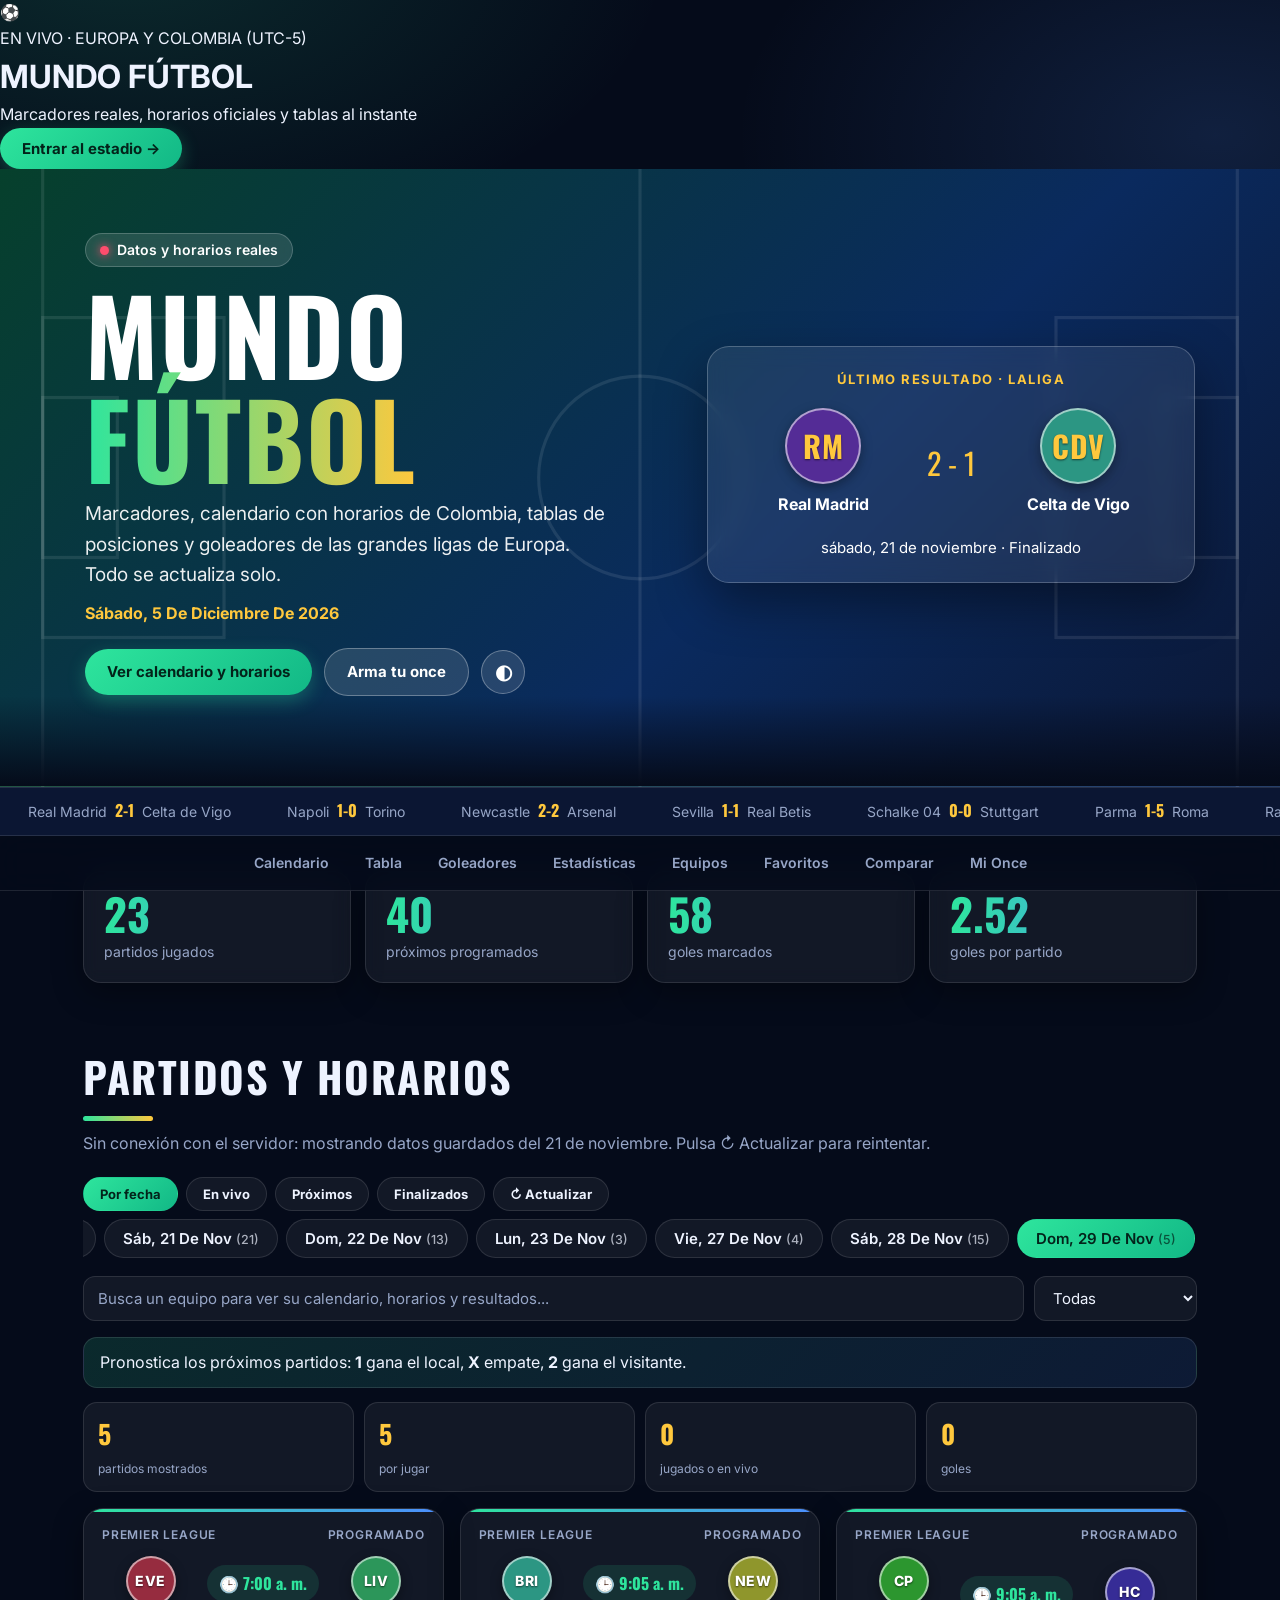
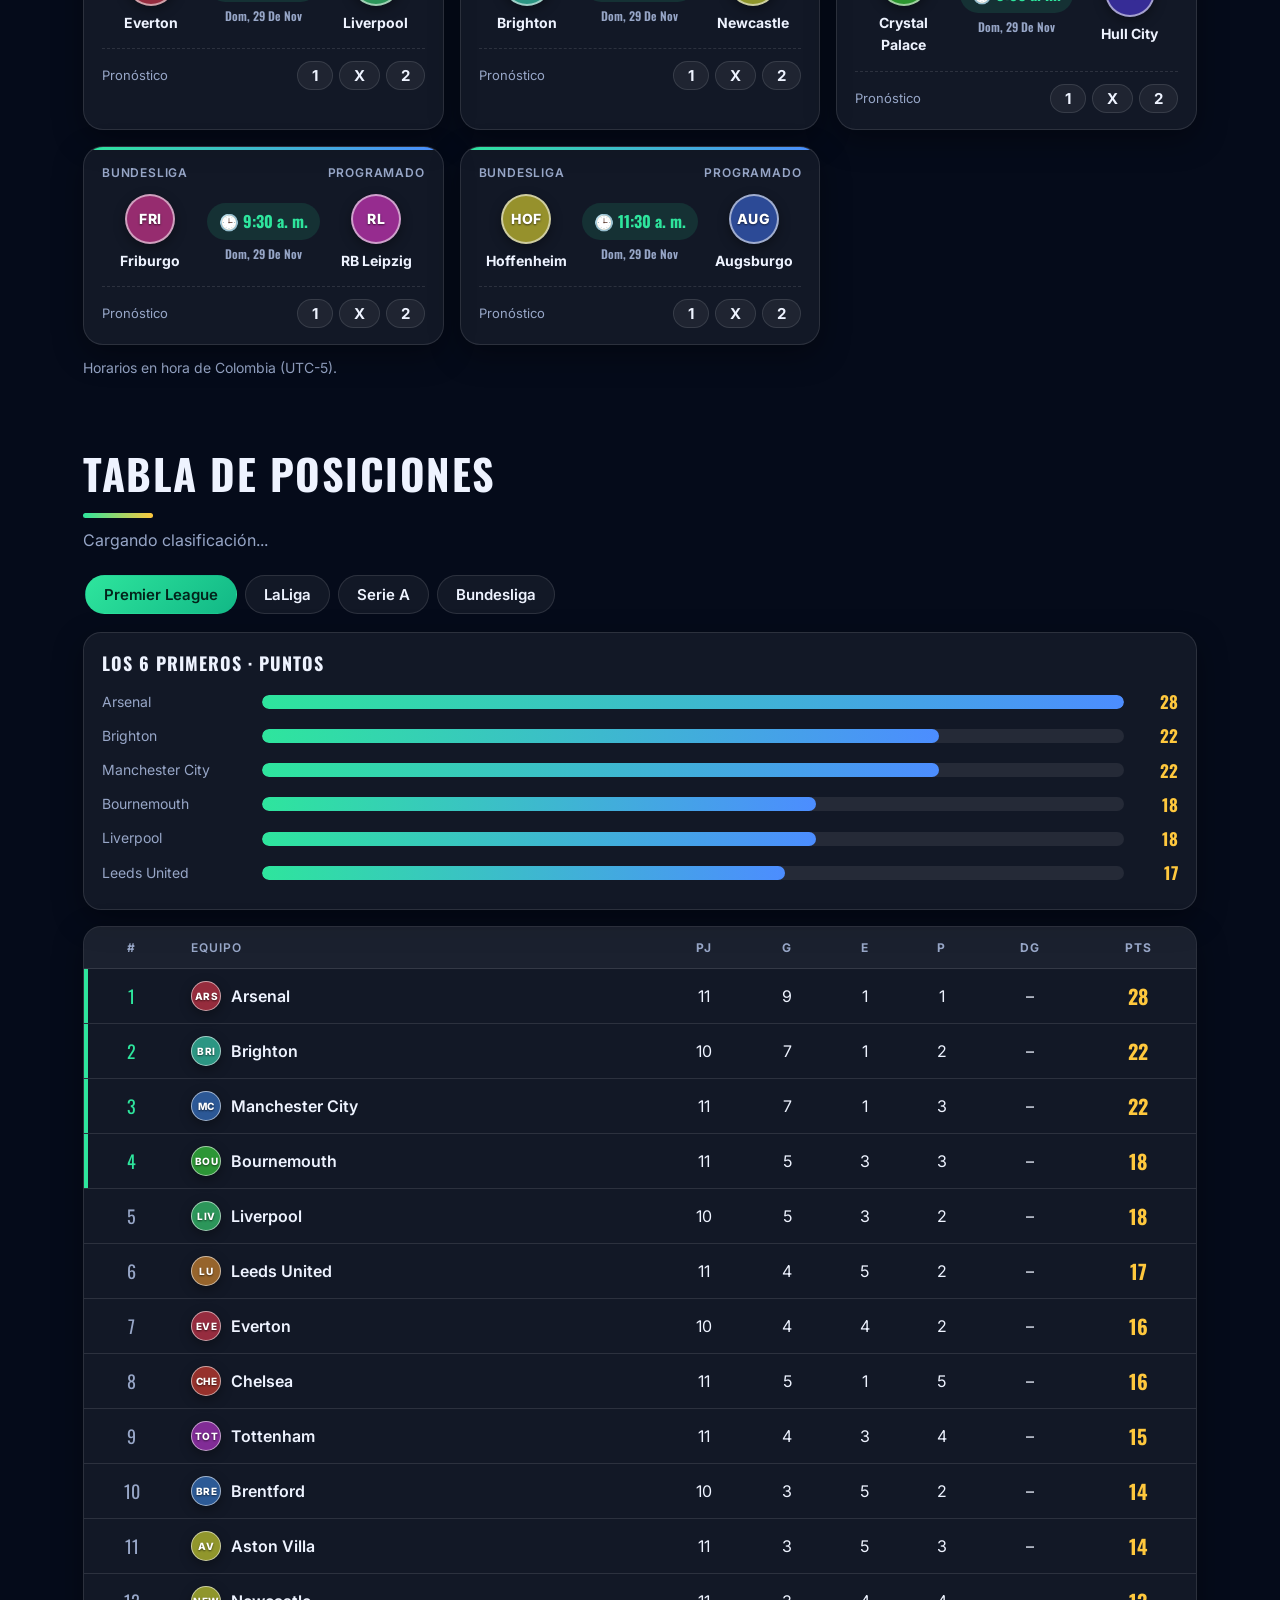
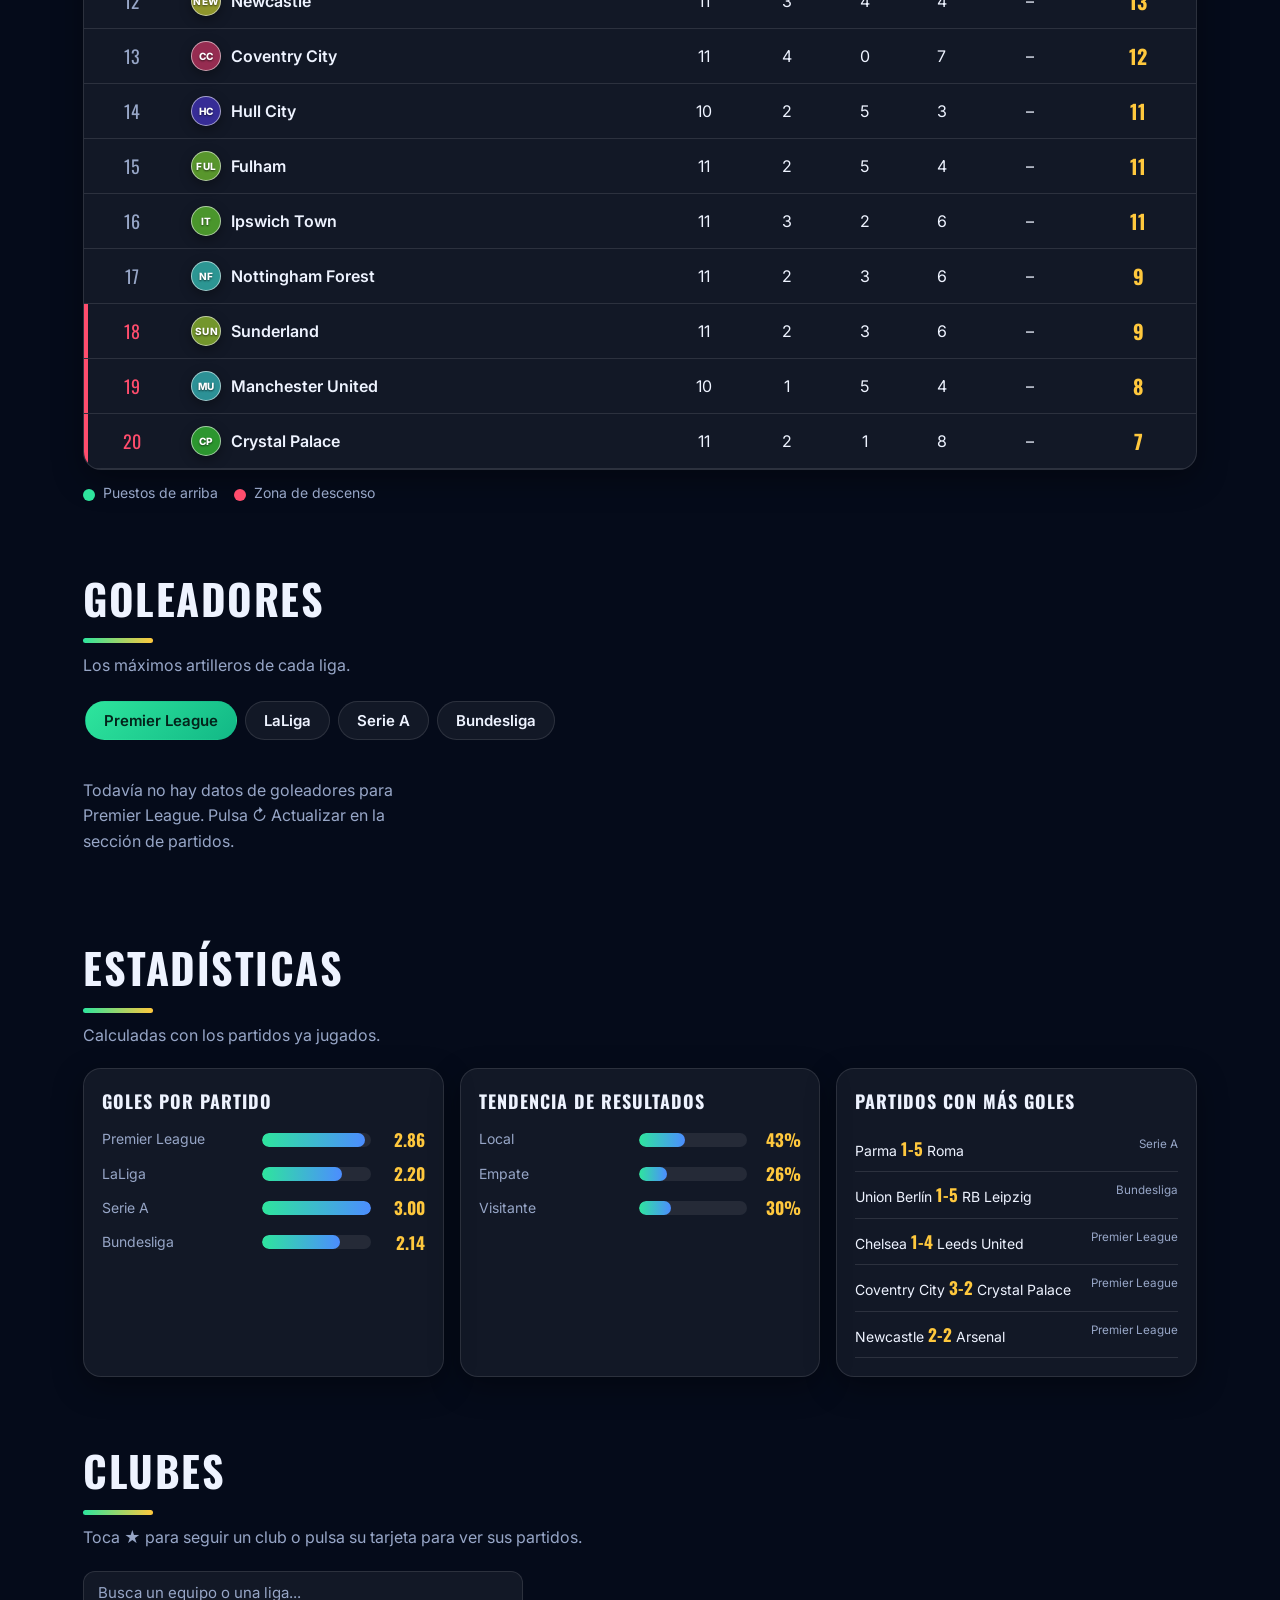
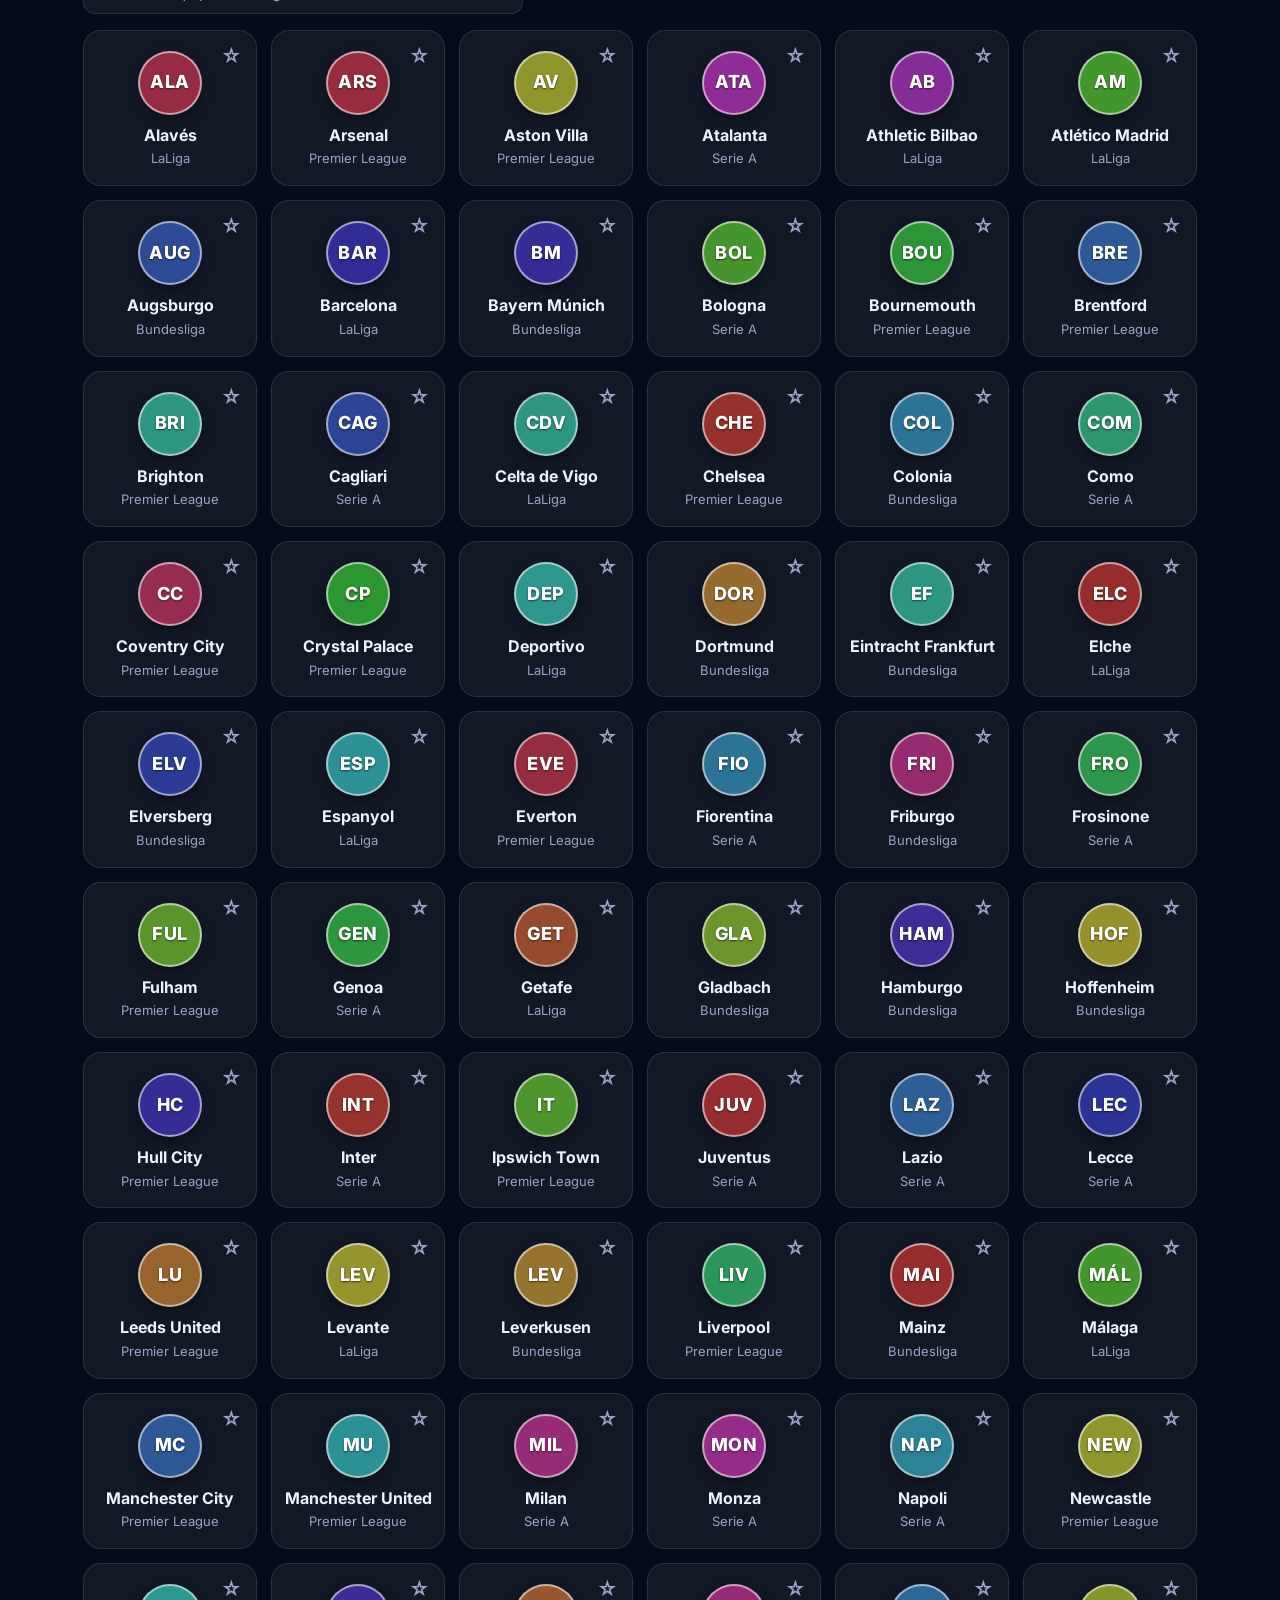
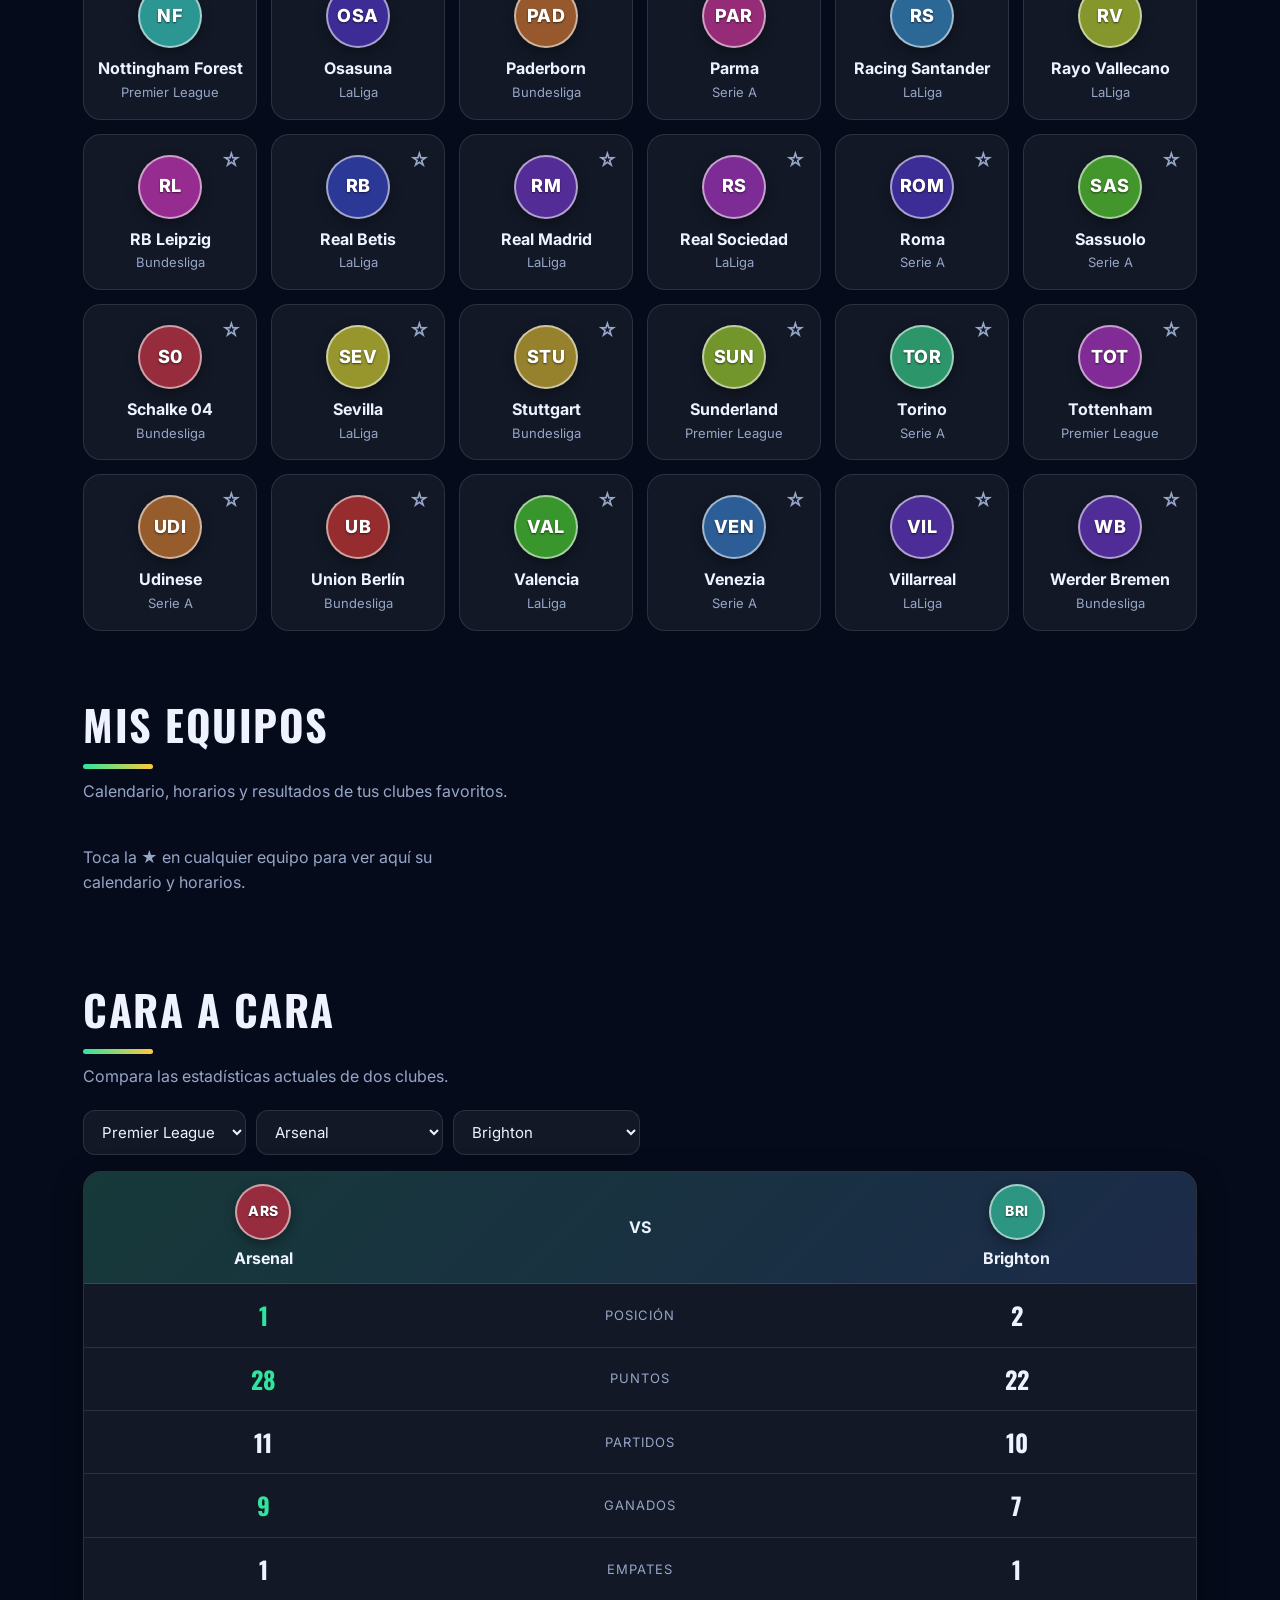
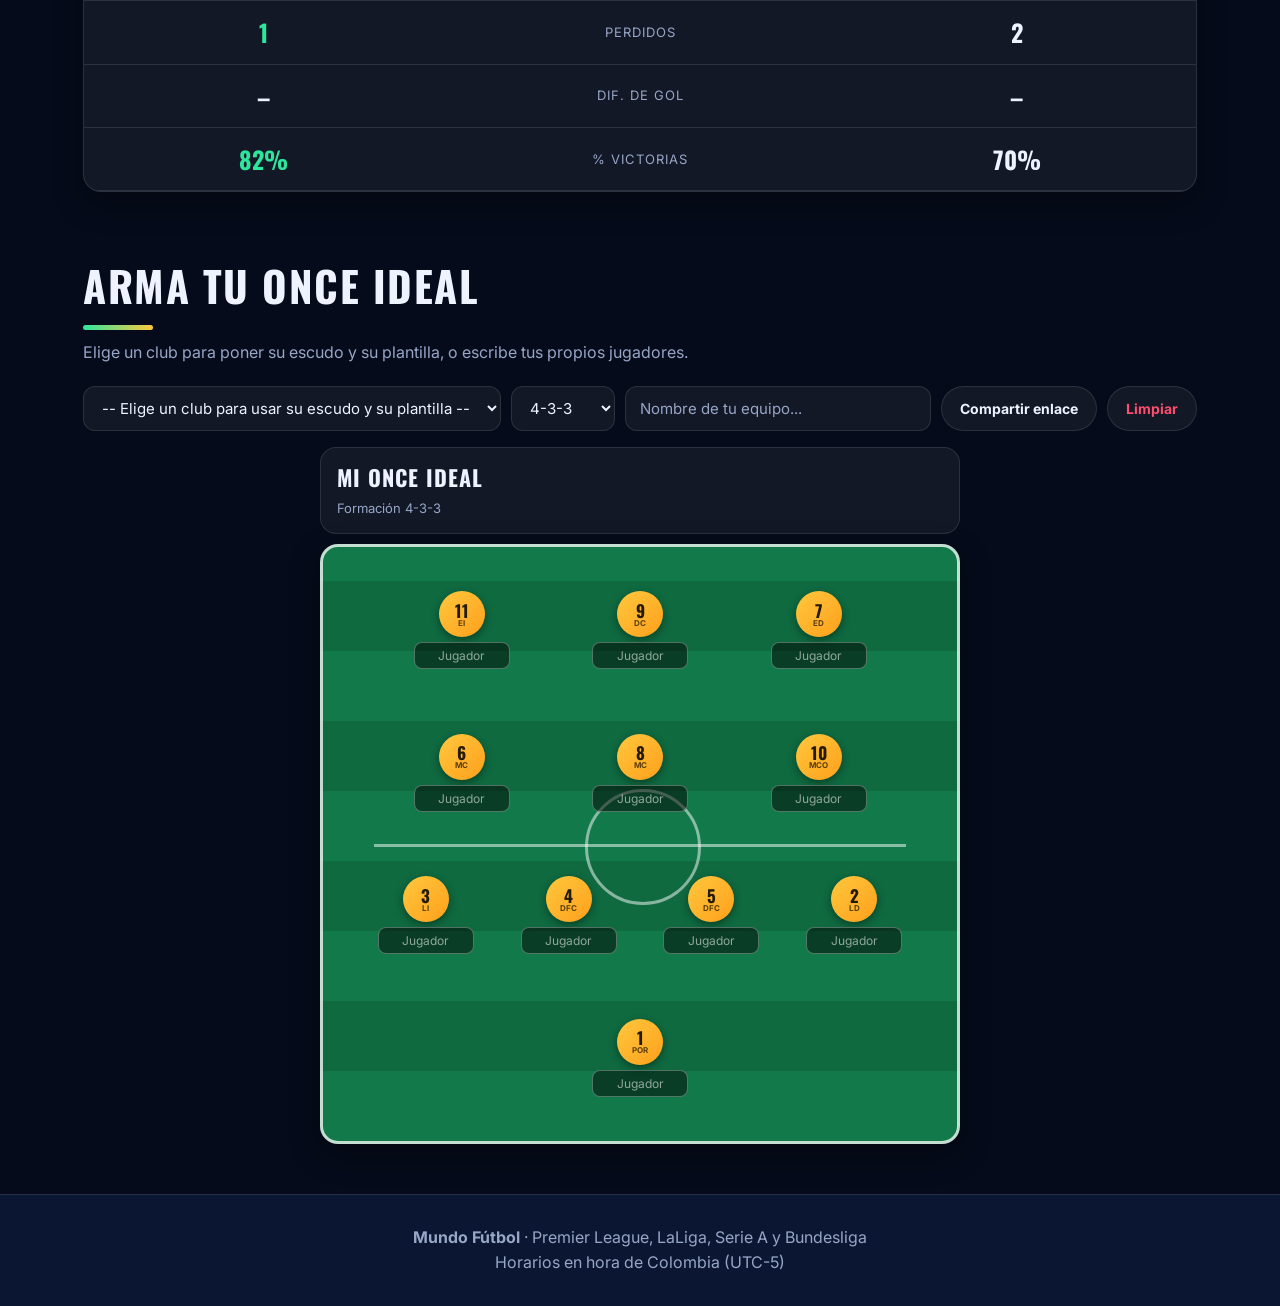
==== commit 11f9ffe6: "Update index.html" ====
--- a/index.html
+++ b/index.html
@@ -11,6 +11,24 @@
 <link rel="stylesheet" href="styles.css">
 </head>
 <body>
+  <!-- 1. PEGA AQUÍ EL CÓDIGO HTML DE LA ENTRADA -->
+  <div id="intro-futbol" class="intro-overlay" role="dialog" aria-label="Bienvenida a Mundo Fútbol">
+    <div class="intro-contenido">
+      <div class="intro-balon" aria-hidden="true">⚽</div>
+      <p class="intro-badge">EN VIVO · EUROPA Y COLOMBIA (UTC-5)</p>
+      <h1 class="intro-titulo">MUNDO <span>FÚTBOL</span></h1>
+      <p class="intro-sub">Marcadores reales, horarios oficiales y tablas al instante</p>
+
+      <div class="intro-barra">
+        <div id="intro-progreso" class="intro-progreso"></div>
+      </div>
+
+      <button type="button" class="intro-btn" onclick="cerrarIntro()">
+        Entrar al estadio →
+      </button>
+    </div>
+  </div>
+  <!-- FIN DE LA ENTRADA -->
 
 <header class="hero" id="inicio">
   <div class="hero-in">
--- a/styles.css
+++ b/styles.css
@@ -1,1046 +1,380 @@
-:root {
-  --bg: #0b1120;
-  --bg-card: #111827;
-  --bg-soft: #1e293b;
-  --text: #f1f5f9;
-  --muted: #94a3b8;
-  --border: #1e293b;
-  --accent: #10b981;
-  --accent-dark: #059669;
-  --danger: #ef4444;
-  --gold: #f59e0b;
-  --shadow: 0 10px 25px rgba(0, 0, 0, 0.35);
-}
-
-body.claro {
-  --bg: #f1f5f9;
-  --bg-card: #ffffff;
-  --bg-soft: #e2e8f0;
-  --text: #0f172a;
-  --muted: #475569;
-  --border: #cbd5e1;
-  --accent: #059669;
-  --accent-dark: #047857;
-  --shadow: 0 8px 20px rgba(15, 23, 42, 0.08);
-}
-
-* {
-  box-sizing: border-box;
-  margin: 0;
-  padding: 0;
-}
-
-html {
-  scroll-behavior: smooth;
-}
-
-body {
-  font-family: 'Inter', system-ui, sans-serif;
-  background: var(--bg);
-  color: var(--text);
-  line-height: 1.5;
-  transition: background 0.25s, color 0.25s;
-}
-
-/* HERO */
-.hero {
-  background: linear-gradient(135deg, #064e3b 0%, #0f172a 60%, #1e1b4b 100%);
-  color: #fff;
-  padding: 40px 20px;
-  border-bottom: 1px solid rgba(255, 255, 255, 0.1);
-}
-
-.hero-in {
-  max-width: 1180px;
-  margin: 0 auto;
-  display: grid;
-  grid-template-columns: 1.3fr 1fr;
-  gap: 28px;
-  align-items: center;
-}
-
-.chip {
-  display: inline-flex;
-  align-items: center;
-  gap: 8px;
-  background: rgba(16, 185, 129, 0.18);
-  border: 1px solid rgba(16, 185, 129, 0.45);
-  color: #6ee7b7;
-  padding: 5px 12px;
-  border-radius: 999px;
-  font-size: 0.8rem;
-  font-weight: 600;
-  margin-bottom: 12px;
-}
-
-.punto {
-  width: 8px;
-  height: 8px;
-  border-radius: 50%;
-  background: #10b981;
-  animation: pulso 1.5s infinite;
-}
-
-@keyframes pulso {
-  0%, 100% { opacity: 1; transform: scale(1); }
-  50% { opacity: 0.4; transform: scale(1.3); }
-}
-
-.hero h1 {
-  font-family: 'Oswald', sans-serif;
-  font-size: clamp(2.4rem, 5vw, 3.6rem);
-  text-transform: uppercase;
-  letter-spacing: 1px;
-  line-height: 1.05;
-}
-
-.hero h1 span {
-  color: #34d399;
-}
-
-.lema {
-  color: #cbd5e1;
-  margin-top: 10px;
-  max-width: 560px;
-  font-size: 0.98rem;
-}
-
-.fecha {
-  margin-top: 10px;
-  font-size: 0.85rem;
-  color: #94a3b8;
-  text-transform: capitalize;
-}
-
-.botones {
-  display: flex;
-  flex-wrap: wrap;
-  gap: 10px;
-  margin-top: 20px;
-}
-
-.btn {
-  background: #10b981;
-  color: #06281e;
-  font-weight: 700;
-  text-decoration: none;
-  padding: 10px 18px;
-  border-radius: 10px;
-  font-size: 0.9rem;
-  transition: 0.2s;
-}
-
-.btn:hover {
-  background: #34d399;
-}
-
-.btn.sec {
-  background: rgba(255, 255, 255, 0.12);
-  color: #fff;
-  border: 1px solid rgba(255, 255, 255, 0.2);
-}
-
-.btn.sec:hover {
-  background: rgba(255, 255, 255, 0.2);
-}
-
-.icono {
-  background: rgba(255, 255, 255, 0.12);
-  color: #fff;
-  border: 1px solid rgba(255, 255, 255, 0.2);
-  width: 40px;
-  height: 40px;
-  border-radius: 10px;
-  cursor: pointer;
-  font-size: 1.1rem;
-}
-
-/* DESTACADO */
-.destacado {
-  background: rgba(15, 23, 42, 0.78);
-  border: 1px solid rgba(255, 255, 255, 0.14);
-  border-radius: 16px;
-  padding: 20px;
-  text-align: center;
-  backdrop-filter: blur(8px);
-}
-
-.dest-tit {
-  font-size: 0.82rem;
-  color: #94a3b8;
-  text-transform: uppercase;
-  letter-spacing: 0.5px;
-  margin-bottom: 14px;
-}
-
-.dest-vs {
-  display: grid;
-  grid-template-columns: 1fr auto 1fr;
-  align-items: center;
-  gap: 12px;
-}
-
-.dest-vs div {
-  display: flex;
-  flex-direction: column;
-  align-items: center;
-  gap: 8px;
-  font-size: 0.95rem;
-}
-
-.dest-vs span {
-  font-family: 'Oswald', sans-serif;
-  font-size: 1.7rem;
-  font-weight: 700;
-  color: #34d399;
-}
-
-.dest-tiempo {
-  margin-top: 14px;
-  font-size: 0.86rem;
-  color: #e2e8f0;
-}
-
-/* TICKER */
-.ticker {
-  background: #0f172a;
-  color: #e2e8f0;
-  border-bottom: 1px solid var(--border);
-  overflow: hidden;
-  white-space: nowrap;
-  padding: 9px 0;
-  font-size: 0.84rem;
-}
-
-.pista {
-  display: inline-block;
-  animation: cinta 45s linear infinite;
-}
-
-.pista:hover {
-  animation-play-state: paused;
-}
-
-.pista span {
-  margin: 0 22px;
-}
-
-.pista b {
-  color: #34d399;
-  margin: 0 4px;
-}
-
-@keyframes cinta {
-  0% { transform: translateX(0); }
-  100% { transform: translateX(-50%); }
-}
-
-/* NAV */
-nav {
-  position: sticky;
-  top: 0;
-  z-index: 50;
-  background: var(--bg-card);
-  border-bottom: 1px solid var(--border);
-  box-shadow: 0 4px 12px rgba(0, 0, 0, 0.12);
-}
-
-nav ul {
-  max-width: 1180px;
-  margin: 0 auto;
-  list-style: none;
-  display: flex;
-  gap: 6px;
-  overflow-x: auto;
-  padding: 10px 16px;
-}
-
-nav a {
-  color: var(--text);
-  text-decoration: none;
-  font-size: 0.86rem;
-  font-weight: 600;
-  padding: 7px 13px;
-  border-radius: 8px;
-  white-space: nowrap;
-  transition: 0.2s;
-}
-
-nav a:hover {
-  background: var(--bg-soft);
-  color: var(--accent);
-}
-
-/* MAIN Y SECCIONES */
-main {
-  max-width: 1180px;
-  margin: 0 auto;
-  padding: 26px 18px 60px;
-}
-
-section {
-  margin-top: 42px;
-}
-
-h2 {
-  font-family: 'Oswald', sans-serif;
-  font-size: 1.75rem;
-  letter-spacing: 0.4px;
-}
-
-.sub {
-  color: var(--muted);
-  font-size: 0.9rem;
-  margin-top: 2px;
-}
-
-.sec-head {
-  display: flex;
-  flex-wrap: wrap;
-  justify-content: space-between;
-  align-items: flex-end;
-  gap: 14px;
-}
-
-/* CONTADORES */
-.contadores {
-  display: grid;
-  grid-template-columns: repeat(auto-fit, minmax(170px, 1fr));
-  gap: 14px;
-}
-
-.contador {
-  background: var(--bg-card);
-  border: 1px solid var(--border);
-  border-radius: 14px;
-  padding: 16px;
-  text-align: center;
-  box-shadow: var(--shadow);
-}
-
-.contador b {
-  display: block;
-  font-family: 'Oswald', sans-serif;
-  font-size: 1.9rem;
-  color: var(--accent);
-}
-
-.contador span {
-  font-size: 0.82rem;
-  color: var(--muted);
-  text-transform: uppercase;
-}
-
-/* TABS Y BOTONES DE FILTRO */
-.estado-filtros, .tabs {
-  display: flex;
-  flex-wrap: wrap;
-  gap: 8px;
-  margin-top: 14px;
-}
-
-.estado-filtros button, .tabs button, .btn-sec-sm {
-  background: var(--bg-card);
-  color: var(--text);
-  border: 1px solid var(--border);
-  padding: 8px 14px;
-  border-radius: 9px;
-  font-size: 0.84rem;
-  font-weight: 600;
-  cursor: pointer;
-  transition: 0.2s;
-}
-
-.estado-filtros button:hover, .tabs button:hover, .btn-sec-sm:hover {
-  border-color: var(--accent);
-}
-
-.estado-filtros button.activo, .tabs button.activo {
-  background: var(--accent);
-  color: #052e16;
-  border-color: var(--accent);
-  font-weight: 700;
-}
-
-.tabs button.hoy {
-  border-color: var(--accent);
-}
-
-.btn-sec-sm.danger {
-  color: var(--danger);
-  border-color: rgba(239, 68, 68, 0.4);
-}
-
-/* BUSCADORES Y CONTROLES */
-.buscar-fila, .cmp-controles, .once-controles {
-  display: flex;
-  flex-wrap: wrap;
-  gap: 10px;
-  margin-top: 14px;
-}
-
-input[type="search"], input[type="text"], select {
-  background: var(--bg-card);
-  color: var(--text);
-  border: 1px solid var(--border);
-  padding: 10px 14px;
-  border-radius: 10px;
-  font-size: 0.9rem;
-  font-family: inherit;
-}
-
-input[type="search"] {
-  flex: 1;
-  min-width: 240px;
-}
-
-/* RESUMEN Y PRONÓSTICOS */
-.marcador-pred {
-  margin-top: 14px;
-  background: var(--bg-card);
-  border: 1px solid var(--border);
-  padding: 10px 14px;
-  border-radius: 10px;
-  font-size: 0.86rem;
-  color: var(--muted);
-}
-
-.resumen {
-  display: grid;
-  grid-template-columns: repeat(auto-fit, minmax(160px, 1fr));
-  gap: 10px;
-  margin-top: 14px;
-}
-
-.resumen div {
-  background: var(--bg-card);
-  border: 1px solid var(--border);
-  padding: 10px 14px;
-  border-radius: 10px;
-}
-
-.resumen b {
-  display: block;
-  color: var(--accent);
-  font-size: 1.1rem;
-}
-
-.resumen span {
-  font-size: 0.8rem;
-  color: var(--muted);
-}
-
-/* TARJETAS DE PARTIDOS Y HORARIOS */
-.grid-partidos {
-  display: grid;
-  grid-template-columns: repeat(auto-fill, minmax(310px, 1fr));
-  gap: 14px;
-  margin-top: 16px;
-}
-
-.partido {
-  background: var(--bg-card);
-  border: 1px solid var(--border);
-  border-radius: 14px;
-  padding: 15px;
-  box-shadow: var(--shadow);
-  display: flex;
-  flex-direction: column;
-  gap: 10px;
-}
-
-.partido.en-vivo {
-  border-color: var(--danger);
-}
-
-.partido .cab {
-  display: flex;
-  justify-content: space-between;
-  align-items: center;
-  font-size: 0.78rem;
-  color: var(--muted);
-  font-weight: 600;
-}
-
-.badge-vivo {
-  background: var(--danger);
-  color: #fff;
-  padding: 2px 8px;
-  border-radius: 6px;
-  font-size: 0.74rem;
-  font-weight: 700;
-}
-
-.vs {
-  display: grid;
-  grid-template-columns: 1fr auto 1fr;
-  align-items: center;
-  gap: 10px;
-  text-align: center;
-}
-
-.eq {
-  display: flex;
-  flex-direction: column;
-  align-items: center;
-  gap: 6px;
-  font-size: 0.88rem;
-  font-weight: 600;
-}
-
-.eq.ganador {
-  color: var(--accent);
-}
-
-.marc {
-  display: flex;
-  flex-direction: column;
-  align-items: center;
-  gap: 3px;
-}
-
-.marc-box {
-  display: flex;
-  align-items: center;
-  gap: 6px;
-  font-family: 'Oswald', sans-serif;
-  font-size: 1.5rem;
-}
-
-.hora-badge {
-  background: rgba(16, 185, 129, 0.14);
-  color: var(--accent);
-  border: 1px solid rgba(16, 185, 129, 0.35);
-  padding: 5px 10px;
-  border-radius: 8px;
-  font-weight: 700;
-  font-size: 0.85rem;
-  white-space: nowrap;
-}
-
-.sub-hora {
-  font-size: 0.74rem;
-  color: var(--muted);
-  text-transform: capitalize;
-}
-
-.estadio-txt {
-  font-size: 0.76rem;
-  color: var(--muted);
-  text-align: center;
-  border-top: 1px dashed var(--border);
-  padding-top: 6px;
-}
-
-.pred {
-  display: flex;
-  align-items: center;
-  justify-content: center;
-  gap: 6px;
-  font-size: 0.8rem;
-  color: var(--muted);
-  padding-top: 6px;
-  border-top: 1px solid var(--border);
-}
-
-.pred button {
-  background: var(--bg-soft);
-  color: var(--text);
-  border: 1px solid var(--border);
-  width: 30px;
-  height: 28px;
-  border-radius: 6px;
-  font-weight: 700;
-  cursor: pointer;
-}
-
-.pred button.sel {
-  background: var(--accent);
-  color: #052e16;
-  border-color: var(--accent);
-}
-
-.pred.acierto { color: var(--accent); font-weight: 700; }
-.pred.fallo { color: var(--danger); font-weight: 700; }
-
-/* ESCUDOS */
-.escudo {
-  width: 38px;
-  height: 38px;
-  border-radius: 50%;
-  display: inline-flex;
-  align-items: center;
-  justify-content: center;
-  color: #fff;
-  font-weight: 800;
-  font-size: 0.75rem;
-  overflow: hidden;
-  flex-shrink: 0;
-}
-
-.escudo.con-logo img {
-  width: 100%;
-  height: 100%;
-  object-fit: contain;
-}
-
-/* TABLA DE POSICIONES */
-.grafica {
-  background: var(--bg-card);
-  border: 1px solid var(--border);
-  border-radius: 14px;
-  padding: 16px;
-  margin-top: 14px;
-}
-
-.grafica h3 {
-  font-size: 0.95rem;
-  margin-bottom: 10px;
-}
-
-.barra-fila {
-  display: grid;
-  grid-template-columns: 130px 1fr 65px;
-  align-items: center;
-  gap: 10px;
-  margin: 7px 0;
-  font-size: 0.84rem;
-}
-
-.barra {
-  background: var(--bg-soft);
-  height: 10px;
-  border-radius: 999px;
-  overflow: hidden;
-}
-
-.barra i {
-  display: block;
-  height: 100%;
-  background: var(--accent);
-  border-radius: 999px;
-}
-
-.scroll {
-  overflow-x: auto;
-  margin-top: 14px;
-  background: var(--bg-card);
-  border: 1px solid var(--border);
-  border-radius: 14px;
-}
-
-table {
-  width: 100%;
-  border-collapse: collapse;
-  font-size: 0.88rem;
-}
-
-th, td {
-  padding: 11px 12px;
-  text-align: center;
-  border-bottom: 1px solid var(--border);
-}
-
-th:nth-child(2), td:nth-child(2) {
-  text-align: left;
-}
-
-.td-eq {
-  display: inline-flex;
-  align-items: center;
-  gap: 10px;
-  font-weight: 600;
-}
-
-.td-eq .escudo {
-  width: 26px;
-  height: 26px;
-}
-
-tr.top td:first-child {
-  border-left: 4px solid var(--accent);
-}
-
-tr.baja td:first-child {
-  border-left: 4px solid var(--danger);
-}
-
-.leyenda {
-  margin-top: 10px;
-  font-size: 0.82rem;
-  color: var(--muted);
-}
-
-.dot-leyenda {
-  display: inline-block;
-  width: 10px;
-  height: 10px;
-  border-radius: 3px;
-  margin-right: 4px;
-}
-
-.dot-leyenda.top { background: var(--accent); }
-.dot-leyenda.baja { background: var(--danger); }
-
-/* GOLEADORES */
-.grid-goleadores {
-  display: grid;
-  grid-template-columns: repeat(auto-fill, minmax(260px, 1fr));
-  gap: 12px;
-  margin-top: 14px;
-}
-
-.card-goleador {
-  background: var(--bg-card);
-  border: 1px solid var(--border);
-  border-radius: 14px;
-  padding: 12px 14px;
-  display: flex;
-  align-items: center;
-  gap: 12px;
-}
-
-.gol-pos {
-  font-family: 'Oswald', sans-serif;
-  font-size: 1.3rem;
-  color: var(--accent);
-  width: 24px;
-}
-
-.gol-avatar {
-  width: 44px;
-  height: 44px;
-  border-radius: 50%;
-  background: var(--bg-soft);
-  display: flex;
-  align-items: center;
-  justify-content: center;
-  overflow: hidden;
-  flex-shrink: 0;
-}
-
-.gol-avatar img {
-  width: 100%;
-  height: 100%;
-  object-fit: cover;
-}
-
-.gol-info {
-  flex: 1;
-}
-
-.gol-info h4 {
-  font-size: 0.92rem;
-}
-
-.gol-info p {
-  display: flex;
-  align-items: center;
-  gap: 6px;
-  font-size: 0.8rem;
-  color: var(--muted);
-}
-
-.gol-info .escudo {
-  width: 18px;
-  height: 18px;
-}
-
-.gol-cifra {
-  text-align: center;
-}
-
-.gol-cifra b {
-  display: block;
-  font-family: 'Oswald', sans-serif;
-  font-size: 1.4rem;
-  color: var(--accent);
-}
-
-.gol-cifra span {
-  font-size: 0.72rem;
-  color: var(--muted);
-}
-
-/* ESTADÍSTICAS */
-.cols {
-  display: grid;
-  grid-template-columns: repeat(auto-fit, minmax(280px, 1fr));
-  gap: 14px;
-  margin-top: 14px;
-}
-
-.panel {
-  background: var(--bg-card);
-  border: 1px solid var(--border);
-  border-radius: 14px;
-  padding: 16px;
-}
-
-.panel h3 {
-  font-size: 1rem;
-  margin-bottom: 10px;
-}
-
-#goleadas {
-  list-style: none;
-}
-
-#goleadas li {
-  display: flex;
-  justify-content: space-between;
-  padding: 7px 0;
-  border-bottom: 1px solid var(--border);
-  font-size: 0.86rem;
-}
-
-/* CLUBES */
-.grid-equipos {
-  display: grid;
-  grid-template-columns: repeat(auto-fill, minmax(165px, 1fr));
-  gap: 12px;
-  margin-top: 14px;
-}
-
-.equipo {
-  position: relative;
-  background: var(--bg-card);
-  border: 1px solid var(--border);
-  border-radius: 14px;
-  padding: 16px 12px;
-  text-align: center;
-  cursor: pointer;
-  transition: 0.2s;
-}
-
-.equipo:hover {
-  border-color: var(--accent);
-  transform: translateY(-2px);
-}
-
-.equipo h3 {
-  font-size: 0.9rem;
-  margin-top: 8px;
-}
-
-.equipo p {
-  font-size: 0.76rem;
-  color: var(--muted);
-}
-
-.estrella {
-  position: absolute;
-  top: 8px;
-  right: 8px;
-  background: none;
-  border: none;
-  font-size: 1.15rem;
-  color: var(--muted);
-  cursor: pointer;
-}
-
-.estrella.on, .fav {
-  color: var(--gold);
-}
-
-/* COMPARADOR */
-.cmp {
-  background: var(--bg-card);
-  border: 1px solid var(--border);
-  border-radius: 14px;
-  padding: 18px;
-  margin-top: 14px;
-}
-
-.cmp-cab {
-  display: grid;
-  grid-template-columns: 1fr auto 1fr;
-  align-items: center;
-  text-align: center;
-  font-weight: 700;
-  padding-bottom: 12px;
-  border-bottom: 1px solid var(--border);
-}
-
-.cmp-cab div {
-  display: flex;
-  flex-direction: column;
-  align-items: center;
-  gap: 6px;
-}
-
-.cmp-fila {
-  display: grid;
-  grid-template-columns: 1fr auto 1fr;
-  text-align: center;
-  padding: 9px 0;
-  border-bottom: 1px solid var(--border);
-  font-size: 0.9rem;
-}
-
-.cmp-fila b.mejor {
-  color: var(--accent);
-}
-
-/* CANCHA ONCE IDEAL */
-.cancha-pro {
-  margin-top: 16px;
-  background: linear-gradient(180deg, #065f46 0%, #047857 50%, #065f46 100%);
-  border: 3px solid rgba(255, 255, 255, 0.35);
-  border-radius: 18px;
-  padding: 18px;
-  color: #fff;
-}
-
-.cancha-cab {
-  display: flex;
-  align-items: center;
-  gap: 12px;
-  margin-bottom: 16px;
-  background: rgba(0, 0, 0, 0.28);
-  padding: 10px 14px;
-  border-radius: 12px;
-}
-
-.cancha-cab img {
-  width: 38px;
-  height: 38px;
-  object-fit: contain;
-}
-
-.cancha-cab span {
-  display: block;
-  font-size: 0.8rem;
-  color: #a7f3d0;
-}
-
-.cancha-campo {
-  display: flex;
-  flex-direction: column-reverse;
-  gap: 18px;
-  padding: 12px 0;
-}
-
-.fila-cancha {
-  display: flex;
-  justify-content: space-around;
-  flex-wrap: wrap;
-  gap: 10px;
-}
-
-.jugador-ficha {
-  display: flex;
-  flex-direction: column;
-  align-items: center;
-  gap: 5px;
-  width: 112px;
-}
-
-.camiseta {
-  width: 46px;
-  height: 46px;
-  border-radius: 50%;
-  background: #0f172a;
-  border: 2px solid #34d399;
-  display: flex;
-  flex-direction: column;
-  align-items: center;
-  justify-content: center;
-  font-weight: 800;
-  font-size: 0.88rem;
-  line-height: 1;
-}
-
-.camiseta small {
-  font-size: 0.62rem;
-  color: #6ee7b7;
-}
-
-.jugador-ficha input {
-  width: 100%;
-  text-align: center;
-  padding: 4px 6px;
-  font-size: 0.76rem;
-  background: rgba(15, 23, 42, 0.85);
-  color: #fff;
-  border: 1px solid rgba(255, 255, 255, 0.25);
-  border-radius: 6px;
-}
-
-/* EXTRAS */
-.vacio {
-  color: var(--muted);
-  padding: 20px;
-  text-align: center;
-  background: var(--bg-card);
-  border: 1px dashed var(--border);
-  border-radius: 12px;
-}
-
-.nota {
-  margin-top: 12px;
-  font-size: 0.8rem;
-  color: var(--muted);
-}
-
-.toast-aviso {
-  position: fixed;
-  bottom: 22px;
-  left: 50%;
-  transform: translateX(-50%) translateY(20px);
-  background: #0f172a;
-  color: #fff;
-  border: 1px solid var(--accent);
-  padding: 10px 18px;
-  border-radius: 999px;
-  font-size: 0.86rem;
-  opacity: 0;
-  pointer-events: none;
-  transition: 0.25s;
-  z-index: 100;
-}
-
-.toast-aviso.mostrar {
-  opacity: 1;
-  transform: translateX(-50%) translateY(0);
-}
-
-#subir {
-  position: fixed;
-  bottom: 22px;
-  right: 22px;
-  width: 42px;
-  height: 42px;
-  border-radius: 50%;
-  background: var(--accent);
-  color: #052e16;
-  border: none;
-  font-weight: 800;
-  font-size: 1.1rem;
-  cursor: pointer;
-  opacity: 0;
-  pointer-events: none;
-  transition: 0.2s;
-}
-
-#subir.visible {
-  opacity: 1;
-  pointer-events: auto;
-}
-
-footer {
-  text-align: center;
-  padding: 28px 16px;
-  border-top: 1px solid var(--border);
-  color: var(--muted);
-  font-size: 0.85rem;
-}
-
-@media (max-width: 780px) {
-  .hero-in {
-    grid-template-columns: 1fr;
-  }
-  .jugador-ficha {
-    width: 84px;
-  }
-}
+/* ===== BASE ===== */
+*{ margin:0; padding:0; box-sizing:border-box; }
+html{ scroll-behavior:smooth; scroll-padding-top:70px; }
+
+:root{
+  --bg:#050b1a; --bg2:#0b1633;
+  --card:rgba(255,255,255,.055); --card-b:rgba(255,255,255,.11);
+  --txt:#eef3ff; --suave:#97a6c7;
+  --verde:#2ee59d; --oro:#ffc83d; --rojo:#ff4d6d; --azul:#4c8dff;
+  --sombra:0 10px 30px rgba(0,0,0,.35);
+  --titulo:'Oswald',Impact,'Arial Narrow Bold',sans-serif;
+}
+body.claro{
+  --bg:#eef2fb; --bg2:#dfe7f7;
+  --card:rgba(255,255,255,.9); --card-b:rgba(10,30,80,.12);
+  --txt:#0b1630; --suave:#51607f;
+  --sombra:0 10px 30px rgba(20,40,90,.12);
+}
+body{
+  font-family:'Inter','Segoe UI',Tahoma,sans-serif;
+  color:var(--txt); line-height:1.6;
+  background:
+    radial-gradient(900px 500px at 10% -5%, rgba(46,229,157,.14), transparent 60%),
+    radial-gradient(800px 500px at 95% 15%, rgba(76,141,255,.16), transparent 60%),
+    var(--bg);
+  background-attachment:fixed;
+  transition:background .3s,color .3s;
+}
+a{ color:inherit; }
+:focus-visible{ outline:3px solid var(--verde); outline-offset:2px; }
+
+/* ===== HERO ===== */
+.hero{
+  position:relative; overflow:hidden;
+  background:
+    url("data:image/svg+xml;utf8,<svg xmlns='http://www.w3.org/2000/svg' width='1200' height='700' viewBox='0 0 1200 700' fill='none' stroke='white' stroke-opacity='.09' stroke-width='3'><rect x='40' y='40' width='1120' height='620'/><line x1='600' y1='40' x2='600' y2='660'/><circle cx='600' cy='350' r='95'/><rect x='40' y='200' width='170' height='300'/><rect x='990' y='200' width='170' height='300'/><rect x='40' y='275' width='70' height='150'/><rect x='1090' y='275' width='70' height='150'/></svg>") center/cover no-repeat,
+    linear-gradient(135deg,#06402c 0%,#0a2a5e 60%,#0b1633 100%);
+  border-bottom:1px solid var(--card-b);
+}
+.hero::after{
+  content:""; position:absolute; inset:auto 0 0 0; height:90px;
+  background:linear-gradient(transparent,var(--bg));
+}
+.hero-in{
+  position:relative; z-index:1;
+  max-width:1150px; margin:0 auto; padding:64px 20px 90px;
+  display:grid; grid-template-columns:1.2fr 1fr; gap:36px; align-items:center;
+  color:#fff;
+}
+.chip{
+  display:inline-flex; align-items:center; gap:8px;
+  background:rgba(255,255,255,.12); border:1px solid rgba(255,255,255,.2);
+  padding:5px 14px; border-radius:999px; font-size:14px; font-weight:600;
+  backdrop-filter:blur(6px);
+}
+.punto{ width:9px; height:9px; border-radius:50%; background:var(--rojo); box-shadow:0 0 10px var(--rojo); animation:pulso 1.2s infinite; }
+@keyframes pulso{ 50%{ opacity:.3; } }
+.hero h1{
+  font-family:var(--titulo); font-weight:700; text-transform:uppercase;
+  font-size:clamp(52px,9vw,104px); line-height:1; letter-spacing:2px; margin:14px 0 10px;
+}
+.hero h1 span{
+  background:linear-gradient(90deg,var(--verde),var(--oro));
+  -webkit-background-clip:text; background-clip:text; color:transparent;
+}
+.lema{ font-size:19px; max-width:520px; opacity:.92; }
+.fecha{ margin:10px 0 22px; color:var(--oro); font-weight:700; text-transform:capitalize; }
+
+/* ===== BOTONES ===== */
+.botones{ display:flex; gap:12px; flex-wrap:wrap; align-items:center; }
+button,.btn{
+  font-family:inherit; font-size:15px; font-weight:700; cursor:pointer;
+  border:none; border-radius:999px; padding:11px 22px; text-decoration:none; display:inline-block;
+  background:linear-gradient(135deg,var(--verde),#12b886); color:#03231a;
+  box-shadow:0 6px 18px rgba(46,229,157,.28);
+  transition:transform .15s, box-shadow .15s, filter .15s;
+}
+button:hover,.btn:hover{ transform:translateY(-2px); filter:brightness(1.08); }
+button:active{ transform:translateY(1px); }
+.btn.sec{ background:rgba(255,255,255,.12); color:#fff; border:1px solid rgba(255,255,255,.3); box-shadow:none; }
+button.icono{ width:44px; height:44px; padding:0; font-size:20px; background:rgba(255,255,255,.12); color:#fff; border:1px solid rgba(255,255,255,.3); box-shadow:none; }
+
+/* ===== DESTACADO ===== */
+.destacado{
+  background:rgba(255,255,255,.08); border:1px solid rgba(255,255,255,.22);
+  border-radius:22px; padding:22px; backdrop-filter:blur(10px);
+  box-shadow:0 20px 50px rgba(0,0,0,.4); text-align:center;
+}
+.dest-tit{ font-size:13px; letter-spacing:1.5px; text-transform:uppercase; color:var(--oro); font-weight:700; }
+.dest-vs{ display:flex; align-items:center; justify-content:space-around; gap:10px; margin:18px 0; }
+.dest-vs div{ display:flex; flex-direction:column; align-items:center; gap:8px; flex:1; font-weight:700; }
+.dest-vs span{ font-family:var(--titulo); font-size:30px; color:var(--oro); }
+.dest-vs .escudo{ width:76px; height:76px; font-size:22px; }
+.dest-tiempo{ font-size:15px; }
+.dest-tiempo strong{ display:inline-block; margin-top:6px; background:rgba(0,0,0,.35); padding:4px 14px; border-radius:999px; color:var(--verde); }
+
+/* ===== TICKER ===== */
+.ticker{ overflow:hidden; background:var(--bg2); border-block:1px solid var(--card-b); white-space:nowrap; }
+.ticker .pista{ display:inline-block; padding:10px 0; animation:marquesina 60s linear infinite; }
+.ticker:hover .pista{ animation-play-state:paused; }
+.ticker span{ margin:0 28px; font-size:14px; color:var(--suave); }
+.ticker b{ color:var(--oro); font-family:var(--titulo); font-size:16px; margin:0 4px; }
+@keyframes marquesina{ to{ transform:translateX(-50%); } }
+
+/* ===== MENÚ ===== */
+nav{
+  position:sticky; top:0; z-index:30;
+  background:rgba(5,11,26,.78); backdrop-filter:blur(14px);
+  border-bottom:1px solid var(--card-b);
+}
+body.claro nav{ background:rgba(238,242,251,.85); }
+nav ul{ display:flex; flex-wrap:wrap; justify-content:center; gap:4px; list-style:none; padding:8px; }
+nav a{
+  display:block; padding:8px 16px; border-radius:999px; text-decoration:none;
+  font-weight:600; font-size:14px; color:var(--suave); transition:.2s;
+}
+nav a:hover{ color:var(--txt); background:var(--card); }
+
+/* ===== SECCIONES ===== */
+main{ max-width:1150px; margin:0 auto; padding:30px 18px 50px; }
+section{ margin-top:60px; }
+.reveal{ opacity:0; transform:translateY(26px); transition:opacity .7s, transform .7s; }
+.reveal.visible{ opacity:1; transform:none; }
+h2{
+  font-family:var(--titulo); font-weight:700; text-transform:uppercase; letter-spacing:1.5px;
+  font-size:clamp(30px,5vw,42px); margin-bottom:6px;
+}
+h2::after{ content:""; display:block; width:70px; height:5px; border-radius:5px; margin-top:6px; background:linear-gradient(90deg,var(--verde),var(--oro)); }
+.sub{ color:var(--suave); margin:10px 0 20px; }
+.nota,.leyenda{ color:var(--suave); font-size:14px; margin-top:12px; }
+
+/* ===== CONTADORES ===== */
+.contadores{ display:grid; grid-template-columns:repeat(auto-fit,minmax(190px,1fr)); gap:14px; margin-top:-50px; position:relative; z-index:2; }
+.contador{
+  background:var(--card); border:1px solid var(--card-b); border-radius:18px; padding:18px 20px;
+  box-shadow:var(--sombra); backdrop-filter:blur(8px);
+}
+.contador b{ display:block; font-family:var(--titulo); font-size:44px; line-height:1.1;
+  background:linear-gradient(90deg,var(--verde),var(--azul)); -webkit-background-clip:text; background-clip:text; color:transparent; }
+.contador span{ color:var(--suave); font-size:14px; }
+
+/* ===== TABS / CONTROLES ===== */
+.tabs{ display:flex; gap:8px; overflow-x:auto; padding:2px 2px 8px; margin-bottom:10px; }
+.tabs button{
+  white-space:nowrap; text-transform:capitalize; background:var(--card); color:var(--txt);
+  border:1px solid var(--card-b); box-shadow:none; padding:9px 18px; font-weight:600;
+}
+.tabs button.activo{ background:linear-gradient(135deg,var(--verde),#12b886); color:#03231a; border-color:transparent; }
+.tabs button.hoy:not(.activo){ border-color:var(--oro); }
+.buscar-fila,.cmp-controles{ display:flex; gap:10px; flex-wrap:wrap; margin-bottom:16px; }
+select,input{
+  font-family:inherit; font-size:15px; color:var(--txt);
+  background:var(--card); border:1px solid var(--card-b); border-radius:12px; padding:11px 14px;
+}
+select option{ color:#111; }
+.buscar-fila input{ flex:1; min-width:220px; }
+input::placeholder{ color:var(--suave); }
+
+/* ===== PARTIDOS ===== */
+.resumen{ display:grid; grid-template-columns:repeat(auto-fit,minmax(140px,1fr)); gap:10px; margin-bottom:16px; }
+.resumen div{ background:var(--card); border:1px solid var(--card-b); border-radius:14px; padding:10px 14px; }
+.resumen b{ display:block; font-family:var(--titulo); font-size:26px; color:var(--oro); }
+.resumen span{ color:var(--suave); font-size:12px; }
+.marcador-pred{ background:linear-gradient(135deg,rgba(46,229,157,.14),rgba(76,141,255,.12)); border:1px solid var(--card-b); border-radius:14px; padding:12px 16px; margin-bottom:14px; }
+
+.grid-partidos{ display:grid; grid-template-columns:repeat(auto-fill,minmax(330px,1fr)); gap:16px; }
+.partido{
+  background:var(--card); border:1px solid var(--card-b); border-radius:20px; padding:16px 18px;
+  box-shadow:var(--sombra); position:relative; overflow:hidden;
+  transition:transform .2s, border-color .2s;
+}
+.partido::before{ content:""; position:absolute; inset:0 0 auto 0; height:3px; background:linear-gradient(90deg,var(--verde),var(--azul)); }
+.partido:hover{ transform:translateY(-4px); border-color:var(--verde); }
+.partido .cab{ display:flex; justify-content:space-between; color:var(--suave); font-size:12px; font-weight:600; text-transform:uppercase; letter-spacing:.8px; margin-bottom:12px; }
+.vs{ display:grid; grid-template-columns:1fr auto 1fr; align-items:center; gap:8px; }
+.eq{ display:flex; flex-direction:column; align-items:center; gap:6px; text-align:center; font-weight:700; font-size:14px; }
+.eq.ganador{ color:var(--oro); }
+.marc{ display:flex; align-items:center; gap:6px; font-family:var(--titulo); font-size:34px; }
+.marc i{ color:var(--suave); font-style:normal; font-size:24px; }
+.marc .hora{ font-size:16px; font-family:inherit; font-weight:700; color:var(--verde); background:rgba(46,229,157,.12); padding:6px 12px; border-radius:999px; white-space:nowrap; }
+.fav{ color:var(--oro); }
+.vacio{ color:var(--suave); padding:20px 0; }
+
+.escudo{
+  position:relative; overflow:hidden; display:inline-grid; place-items:center; flex:none;
+  width:50px; height:50px; border-radius:50%;
+  font-size:14px; font-weight:800; color:#fff; letter-spacing:.5px;
+  border:2px solid rgba(255,255,255,.55); box-shadow:0 4px 12px rgba(0,0,0,.35);
+  text-shadow:0 1px 2px rgba(0,0,0,.6);
+}
+.escudo img{ position:absolute; inset:0; width:100%; height:100%; object-fit:contain; filter:drop-shadow(0 3px 6px rgba(0,0,0,.4)); }
+.escudo.con-logo{ background:transparent !important; border-color:transparent; box-shadow:none; overflow:visible; font-size:0; text-shadow:none; }
+
+.pred{ display:flex; align-items:center; gap:6px; margin-top:14px; padding-top:12px; border-top:1px dashed var(--card-b); font-size:13px; color:var(--suave); }
+.pred span{ margin-right:auto; }
+.pred button{ padding:4px 14px; background:var(--card); color:var(--txt); border:1px solid var(--card-b); box-shadow:none; }
+.pred button.sel{ background:var(--oro); color:#241a00; border-color:var(--oro); }
+.pred.acierto{ color:var(--verde); font-weight:700; }
+.pred.fallo{ color:var(--rojo); font-weight:700; }
+
+/* ===== TABLA ===== */
+.scroll{ overflow-x:auto; border-radius:18px; border:1px solid var(--card-b); background:var(--card); box-shadow:var(--sombra); }
+table{ width:100%; border-collapse:collapse; min-width:480px; }
+th,td{ padding:11px 12px; text-align:center; border-bottom:1px solid var(--card-b); }
+th{ font-size:12px; text-transform:uppercase; letter-spacing:1px; color:var(--suave); background:rgba(255,255,255,.04); }
+tbody tr:hover{ background:rgba(255,255,255,.05); }
+td:nth-child(2),th:nth-child(2){ text-align:left; font-weight:600; }
+td:nth-child(2) .escudo{ width:30px; height:30px; font-size:10px; border-width:1px; }
+td:first-child{ font-family:var(--titulo); font-size:18px; color:var(--suave); }
+td:last-child{ font-family:var(--titulo); font-size:20px; color:var(--oro); }
+tr.top td:first-child{ color:var(--verde); box-shadow:inset 4px 0 var(--verde); }
+tr.baja td:first-child{ color:var(--rojo); box-shadow:inset 4px 0 var(--rojo); }
+
+/* ===== GRÁFICAS DE BARRAS ===== */
+.grafica{ background:var(--card); border:1px solid var(--card-b); border-radius:18px; padding:16px 18px; margin-bottom:16px; box-shadow:var(--sombra); }
+.grafica h3,.panel h3{ font-family:var(--titulo); font-size:18px; letter-spacing:1px; text-transform:uppercase; margin-bottom:10px; }
+.barra-fila{ display:grid; grid-template-columns:150px 1fr 44px; gap:10px; align-items:center; margin:7px 0; font-size:14px; }
+.barra-n{ white-space:nowrap; overflow:hidden; text-overflow:ellipsis; color:var(--suave); }
+.barra{ height:14px; border-radius:99px; background:rgba(255,255,255,.08); overflow:hidden; }
+.barra i{ display:block; height:100%; border-radius:99px; background:linear-gradient(90deg,var(--verde),var(--azul)); animation:crece 1s ease-out; }
+@keyframes crece{ from{ width:0 !important; } }
+.barra-fila b{ text-align:right; font-family:var(--titulo); font-size:17px; color:var(--oro); }
+
+.cols{ display:grid; grid-template-columns:repeat(auto-fit,minmax(320px,1fr)); gap:16px; }
+.panel{ background:var(--card); border:1px solid var(--card-b); border-radius:18px; padding:18px; box-shadow:var(--sombra); }
+.panel ul{ list-style:none; }
+.panel li{ display:flex; justify-content:space-between; gap:10px; padding:9px 0; border-bottom:1px solid var(--card-b); font-size:14px; }
+.panel li small{ color:var(--suave); white-space:nowrap; }
+.panel li b{ color:var(--oro); font-family:var(--titulo); font-size:17px; }
+
+/* ===== EQUIPOS ===== */
+.grid-equipos{ display:grid; grid-template-columns:repeat(auto-fill,minmax(170px,1fr)); gap:14px; }
+.equipo{
+  position:relative; cursor:pointer; text-align:center;
+  background:var(--card); border:1px solid var(--card-b); border-radius:18px; padding:20px 12px 16px;
+  transition:transform .2s, border-color .2s, box-shadow .2s;
+}
+.equipo:hover{ transform:translateY(-5px); border-color:var(--verde); box-shadow:0 12px 28px rgba(46,229,157,.18); }
+.equipo .escudo{ width:64px; height:64px; font-size:18px; margin-bottom:8px; }
+.equipo h3{ font-size:16px; }
+.equipo p{ color:var(--suave); font-size:13px; }
+.estrella{ position:absolute; top:8px; right:8px; width:34px; height:34px; padding:0; font-size:20px; background:transparent; color:var(--suave); box-shadow:none; }
+.estrella.on{ color:var(--oro); }
+#buscador{ width:100%; max-width:440px; margin-bottom:16px; }
+
+/* ===== COMPARADOR ===== */
+.cmp{ background:var(--card); border:1px solid var(--card-b); border-radius:18px; overflow:hidden; box-shadow:var(--sombra); }
+.cmp-cab,.cmp-fila{ display:grid; grid-template-columns:1fr 1.2fr 1fr; text-align:center; align-items:center; padding:12px 8px; border-bottom:1px solid var(--card-b); }
+.cmp-cab{ background:linear-gradient(135deg,rgba(46,229,157,.16),rgba(76,141,255,.16)); font-weight:700; }
+.cmp-cab .escudo{ display:grid; margin:0 auto 6px; width:56px; height:56px; }
+.cmp-fila b{ font-family:var(--titulo); font-size:24px; }
+.cmp-fila .mejor{ color:var(--verde); }
+.cmp-fila span{ color:var(--suave); font-size:13px; text-transform:uppercase; letter-spacing:1px; }
+
+/* ===== ALINEACIÓN ===== */
+.cancha{
+  background:
+    repeating-linear-gradient(0deg,#127a4a 0 70px,#0f6a40 70px 140px);
+  border:3px solid rgba(255,255,255,.75); border-radius:18px;
+  max-width:620px; margin:0 auto; padding:22px 10px; position:relative;
+  display:flex; flex-direction:column; justify-content:space-around; gap:22px; min-height:560px;
+  box-shadow:var(--sombra);
+}
+.cancha::before{ content:""; position:absolute; left:10%; right:10%; top:50%; height:0; border-top:3px solid rgba(255,255,255,.55); }
+.cancha::after{ content:""; position:absolute; left:50%; top:50%; width:110px; height:110px; margin:-55px 0 0 -55px; border:3px solid rgba(255,255,255,.55); border-radius:50%; }
+.linea{ display:flex; justify-content:space-evenly; position:relative; z-index:1; }
+.jugador{ display:flex; flex-direction:column; align-items:center; gap:4px; width:92px; }
+.camiseta{
+  display:grid; place-items:center; width:38px; height:38px; border-radius:50%;
+  background:linear-gradient(135deg,var(--oro),#ff9f1c); color:#241a00; font-weight:800; font-family:var(--titulo);
+  box-shadow:0 3px 8px rgba(0,0,0,.4);
+}
+.jugador input{ width:100%; text-align:center; font-size:12px; padding:5px 4px; border-radius:8px; background:rgba(0,0,0,.45); border:1px solid rgba(255,255,255,.3); color:#fff; }
+.jugador input::placeholder{ color:rgba(255,255,255,.6); }
+
+/* ===== LEYENDAS ===== */
+.grid-leyendas{ display:grid; grid-template-columns:repeat(auto-fill,minmax(260px,1fr)); gap:14px; }
+.grid-leyendas article{ background:var(--card); border:1px solid var(--card-b); border-radius:18px; padding:18px; border-top:4px solid var(--oro); box-shadow:var(--sombra); }
+.grid-leyendas h3{ font-family:var(--titulo); font-size:20px; letter-spacing:.5px; margin-bottom:4px; }
+.dato{ margin:20px 0 14px; padding:16px 18px; background:linear-gradient(135deg,rgba(46,229,157,.14),rgba(76,141,255,.12)); border:1px solid var(--card-b); border-radius:16px; font-size:18px; }
+
+/* ===== FOOTER / SUBIR ===== */
+footer{ text-align:center; padding:30px 18px; color:var(--suave); border-top:1px solid var(--card-b); background:var(--bg2); }
+footer small{ opacity:.7; }
+#subir{ position:fixed; right:16px; bottom:16px; display:none; width:46px; height:46px; padding:0; font-size:20px; z-index:40; }
+
+/* ===== CELULAR ===== */
+@media (max-width:820px){
+  .hero-in{ grid-template-columns:1fr; padding:44px 18px 80px; }
+  .barra-fila{ grid-template-columns:105px 1fr 38px; }
+  .cancha{ min-height:520px; }
+  .jugador{ width:70px; }
+}
+@media (max-width:480px){
+  .grid-partidos{ grid-template-columns:1fr; }
+  nav a{ padding:7px 11px; font-size:13px; }
+}
+@media (prefers-reduced-motion:reduce){
+  *{ animation:none !important; transition:none !important; }
+  .reveal{ opacity:1; transform:none; }
+}
+
+/* ===== VERSIÓN EN VIVO: elementos nuevos ===== */
+.sec-head{ display:flex; flex-wrap:wrap; gap:14px; justify-content:space-between; align-items:flex-end; margin-bottom:6px; }
+.sec-head .sub{ margin-bottom:6px; }
+.estado-filtros{ display:flex; flex-wrap:wrap; gap:8px; }
+.estado-filtros button{ padding:8px 16px; font-size:13px; background:var(--card); color:var(--txt); border:1px solid var(--card-b); box-shadow:none; }
+.estado-filtros button.activo{ background:linear-gradient(135deg,var(--verde),#12b886); color:#03231a; border-color:transparent; }
+
+.badge-vivo{ display:inline-block; background:var(--rojo); color:#fff; font-weight:800; font-size:11px; letter-spacing:.8px; padding:2px 10px; border-radius:999px; animation:pulso 1.4s infinite; }
+.partido.en-vivo{ border-color:var(--rojo); }
+.partido.en-vivo::before{ background:linear-gradient(90deg,var(--rojo),var(--oro)); }
+
+.marc{ flex-direction:column; gap:4px; }
+.marc-box{ display:flex; align-items:center; gap:6px; font-family:var(--titulo); font-size:34px; line-height:1.1; }
+.marc-box i{ color:var(--suave); font-style:normal; font-size:24px; }
+.hora-badge{ font-weight:700; font-size:16px; color:var(--verde); background:rgba(46,229,157,.12); padding:6px 12px; border-radius:999px; white-space:nowrap; }
+.sub-hora{ font-size:12px; color:var(--suave); font-weight:600; text-transform:capitalize; }
+.estadio-txt{ margin-top:10px; font-size:12px; color:var(--suave); text-align:center; }
+.tabs button small{ opacity:.7; font-weight:500; }
+
+.td-eq{ display:inline-flex; align-items:center; gap:10px; }
+.dot-leyenda{ display:inline-block; width:12px; height:12px; border-radius:50%; margin-right:4px; vertical-align:middle; }
+.dot-leyenda.top{ background:var(--verde); }
+.dot-leyenda.baja{ background:var(--rojo); }
+
+.siglas-txt{ position:relative; z-index:0; }
+
+/* Goleadores */
+.grid-goleadores{ display:grid; grid-template-columns:repeat(auto-fill,minmax(300px,1fr)); gap:14px; }
+.card-goleador{ display:flex; align-items:center; gap:12px; background:var(--card); border:1px solid var(--card-b); border-radius:18px; padding:12px 16px; box-shadow:var(--sombra); }
+.gol-pos{ font-family:var(--titulo); font-size:26px; color:var(--oro); width:26px; text-align:center; }
+.gol-avatar{ width:56px; height:56px; flex:none; border-radius:50%; overflow:hidden; background:var(--bg2); display:grid; place-items:center; border:2px solid var(--card-b); }
+.gol-avatar img{ width:100%; height:100%; object-fit:cover; }
+.gol-info{ flex:1; min-width:0; }
+.gol-info h4{ font-size:15px; white-space:nowrap; overflow:hidden; text-overflow:ellipsis; }
+.gol-info p{ display:flex; align-items:center; gap:6px; color:var(--suave); font-size:13px; }
+.gol-info .escudo{ width:20px; height:20px; font-size:7px; border-width:1px; }
+.gol-cifra{ text-align:center; }
+.gol-cifra b{ display:block; font-family:var(--titulo); font-size:30px; color:var(--verde); line-height:1; }
+.gol-cifra span{ font-size:11px; color:var(--suave); text-transform:uppercase; letter-spacing:1px; }
+
+/* Arma tu once */
+.once-controles{ display:flex; flex-wrap:wrap; gap:10px; margin-bottom:16px; }
+.once-controles input{ flex:1; min-width:180px; }
+.once-controles select{ max-width:100%; }
+.btn-sec-sm{ padding:10px 18px; font-size:14px; background:var(--card); color:var(--txt); border:1px solid var(--card-b); box-shadow:none; }
+.btn-sec-sm.danger{ color:var(--rojo); }
+.cancha-pro{ max-width:640px; margin:0 auto; }
+.cancha-cab{ display:flex; align-items:center; gap:14px; padding:12px 16px; margin-bottom:10px; background:var(--card); border:1px solid var(--card-b); border-radius:16px; }
+.cancha-cab img{ width:54px; height:54px; object-fit:contain; filter:drop-shadow(0 3px 6px rgba(0,0,0,.4)); }
+.cancha-cab strong{ display:block; font-family:var(--titulo); font-size:22px; letter-spacing:1px; text-transform:uppercase; }
+.cancha-cab span{ color:var(--suave); font-size:13px; }
+.cancha-campo{
+  background:repeating-linear-gradient(0deg,#127a4a 0 70px,#0f6a40 70px 140px);
+  border:3px solid rgba(255,255,255,.75); border-radius:18px; padding:22px 8px; position:relative;
+  display:flex; flex-direction:column-reverse; justify-content:space-around; gap:20px; min-height:600px; box-shadow:var(--sombra);
+}
+.cancha-campo::before{ content:""; position:absolute; left:8%; right:8%; top:50%; border-top:3px solid rgba(255,255,255,.5); }
+.cancha-campo::after{ content:""; position:absolute; left:50%; top:50%; width:110px; height:110px; margin:-55px 0 0 -55px; border:3px solid rgba(255,255,255,.5); border-radius:50%; }
+.fila-cancha{ display:flex; justify-content:space-evenly; position:relative; z-index:1; }
+.jugador-ficha{ display:flex; flex-direction:column; align-items:center; gap:5px; width:96px; }
+.jugador-ficha .camiseta{ width:46px; height:46px; flex-direction:column; line-height:1; }
+.jugador-ficha .camiseta{ display:flex; align-items:center; justify-content:center; }
+.jugador-ficha .camiseta span{ font-size:17px; }
+.jugador-ficha .camiseta small{ font-size:8px; font-family:'Inter',sans-serif; font-weight:700; opacity:.75; }
+.jugador-ficha input{ width:100%; text-align:center; font-size:12px; padding:5px 4px; border-radius:8px; background:rgba(0,0,0,.5); border:1px solid rgba(255,255,255,.3); color:#fff; }
+.jugador-ficha input::placeholder{ color:rgba(255,255,255,.55); }
+
+/* Aviso y botón subir */
+.toast-aviso{ position:fixed; left:50%; bottom:24px; transform:translate(-50%,30px); background:var(--bg2); color:var(--txt); border:1px solid var(--card-b); padding:12px 22px; border-radius:999px; box-shadow:var(--sombra); font-weight:600; font-size:14px; opacity:0; pointer-events:none; transition:.3s; z-index:60; max-width:92vw; text-align:center; }
+.toast-aviso.mostrar{ opacity:1; transform:translate(-50%,0); }
+#subir.visible{ display:block; }
+
+@media (max-width:480px){
+  .jugador-ficha{ width:66px; }
+  .jugador-ficha input{ font-size:10px; }
+  .cancha-campo{ min-height:540px; }
+  .grid-goleadores{ grid-template-columns:1fr; }
+}
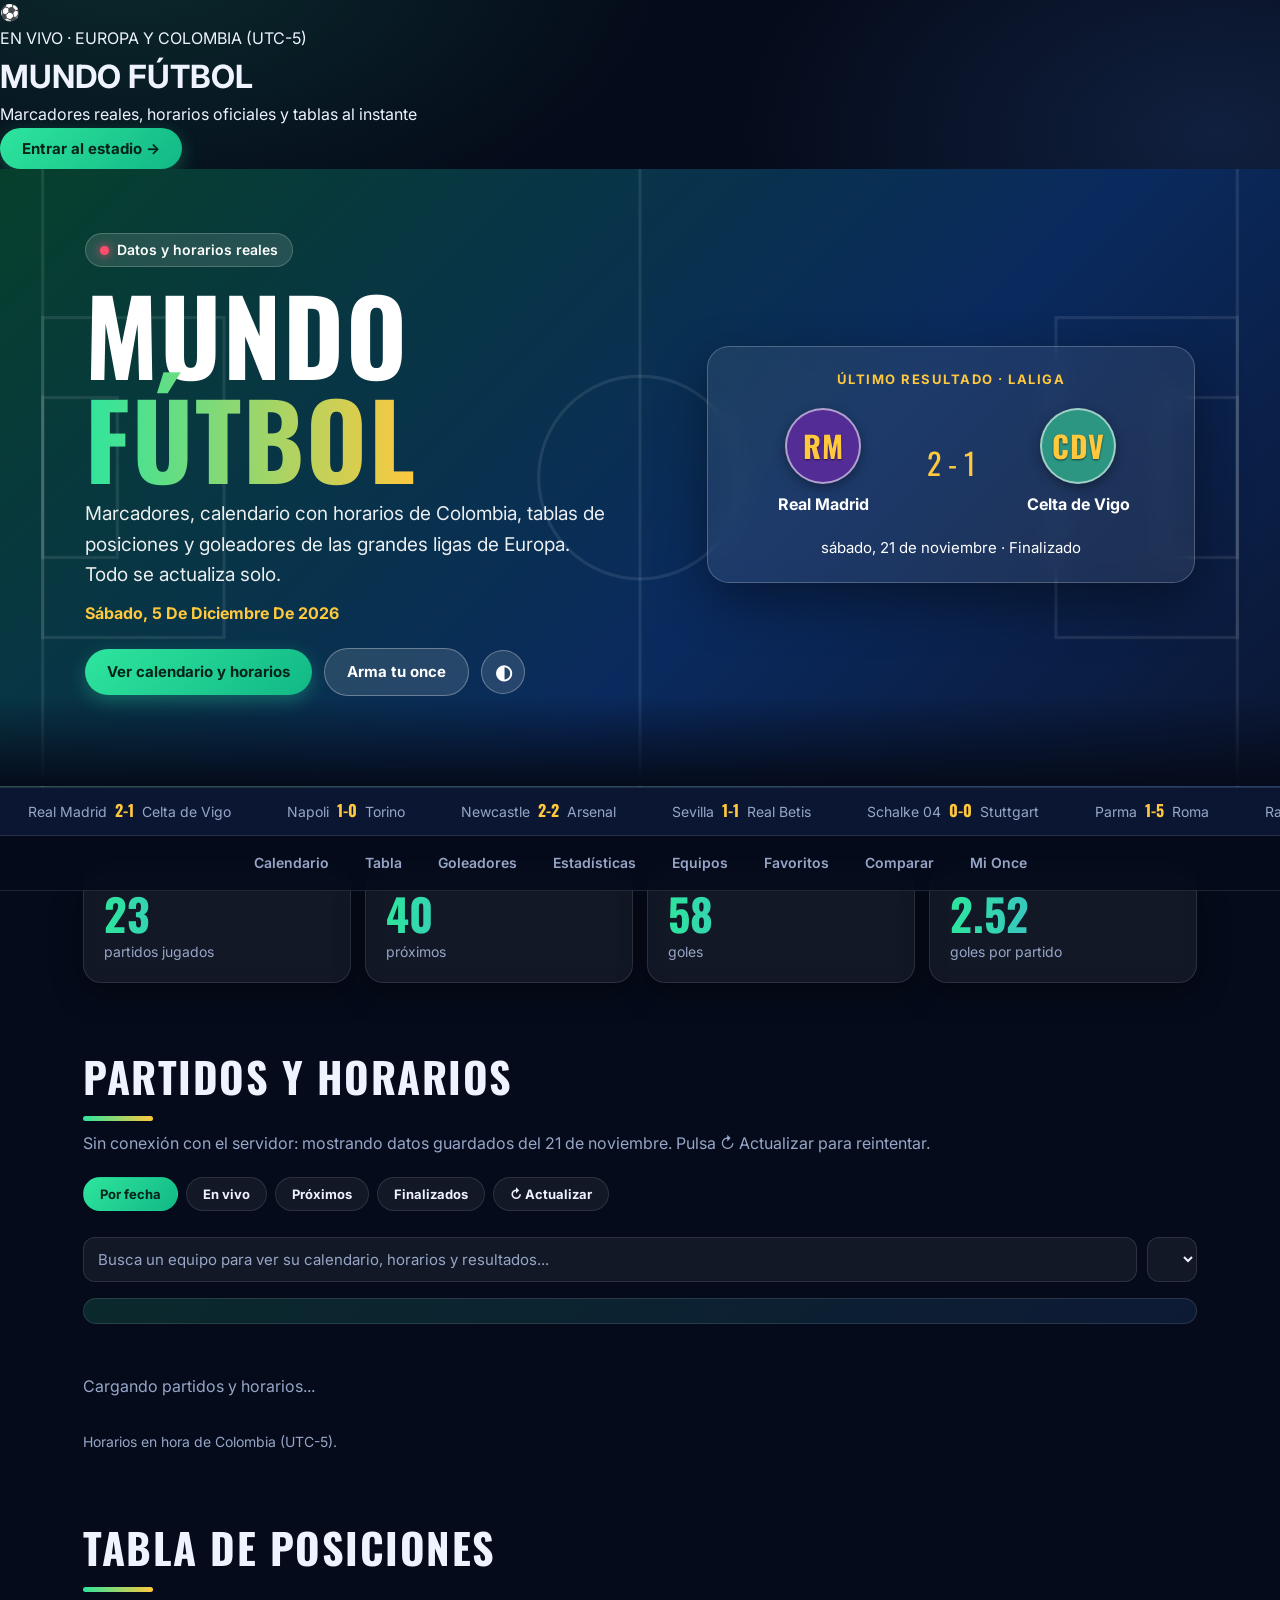
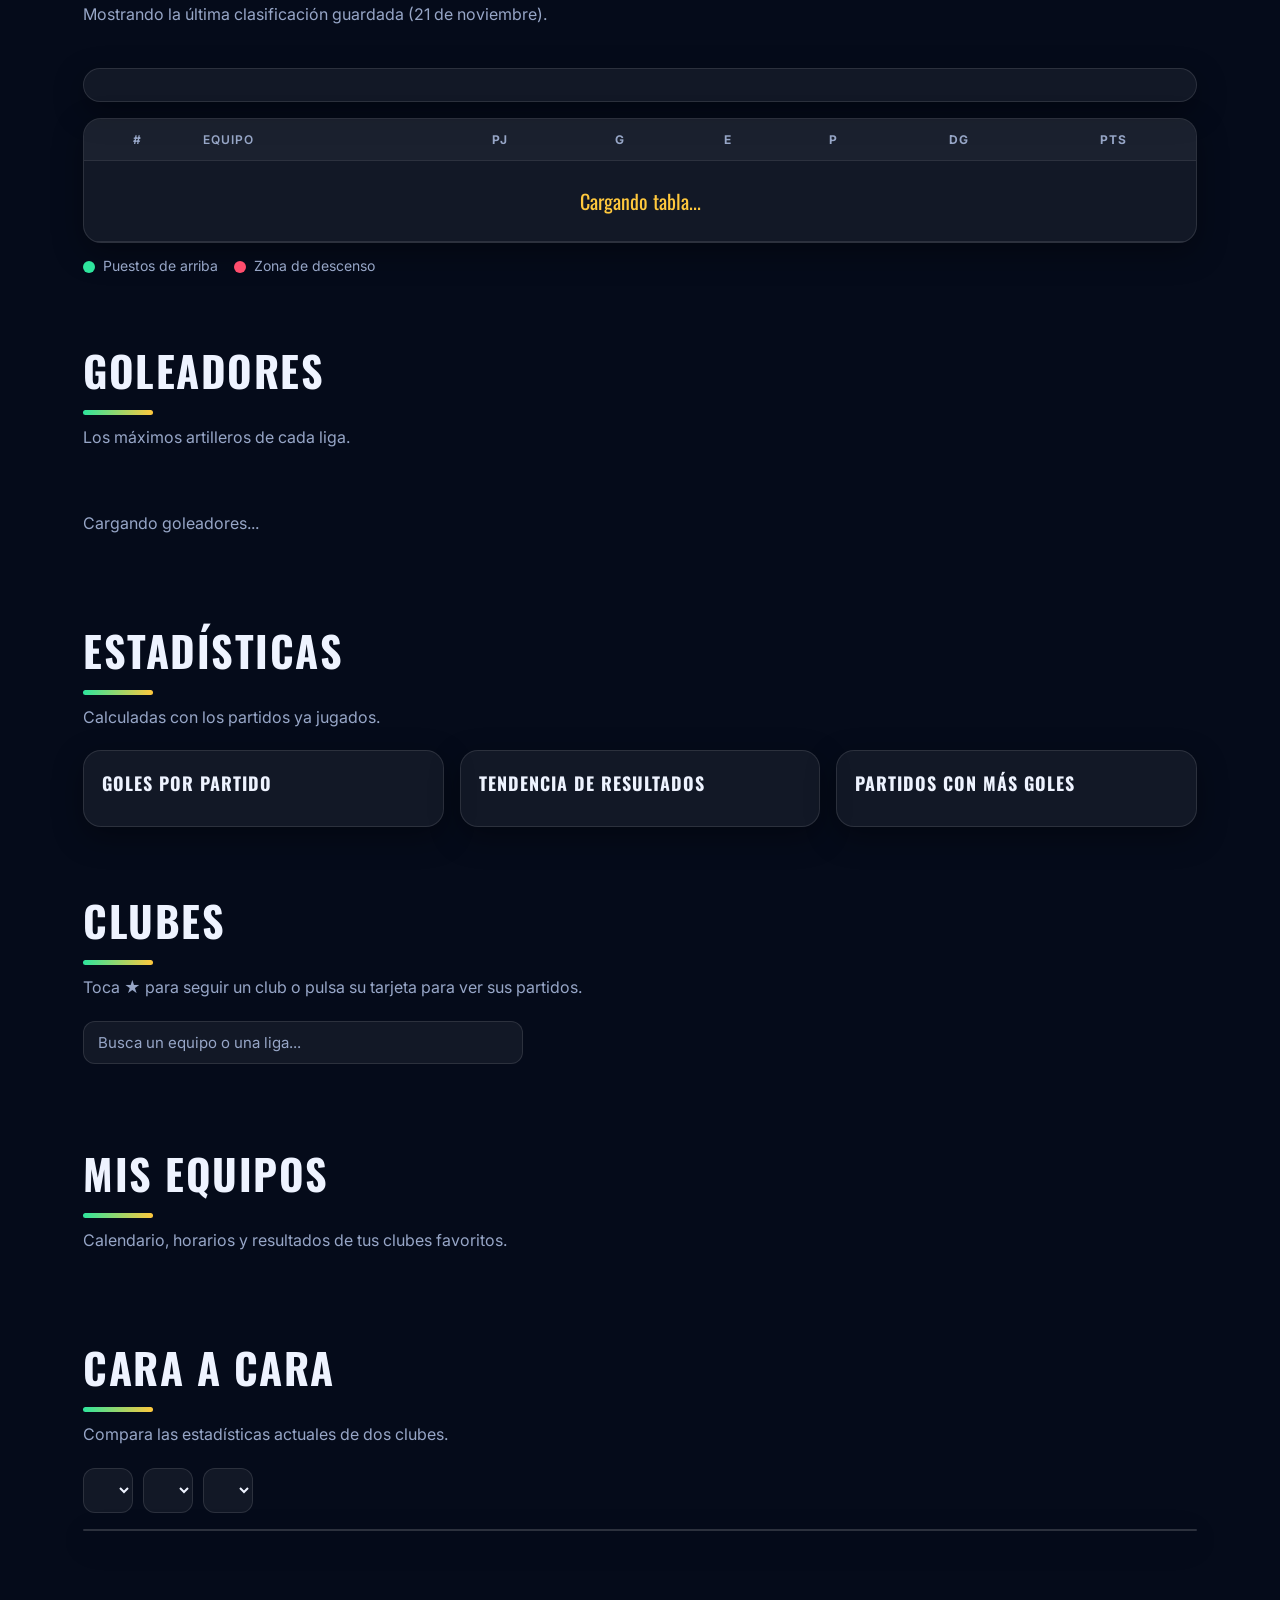
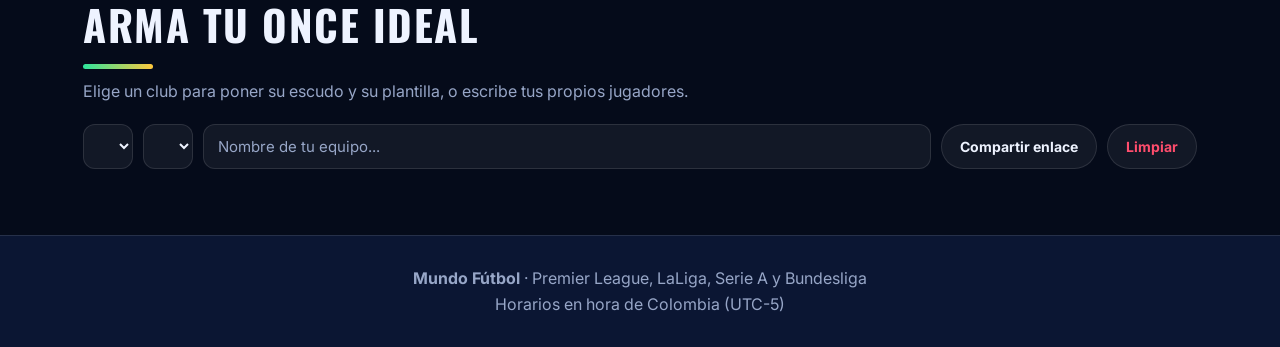
==== commit a4cd5830: "Update index.html" ====
--- a/index.html
+++ b/index.html
@@ -11,7 +11,6 @@
 <link rel="stylesheet" href="styles.css">
 </head>
 <body>
-  <!-- 1. PEGA AQUÍ EL CÓDIGO HTML DE LA ENTRADA -->
   <div id="intro-futbol" class="intro-overlay" role="dialog" aria-label="Bienvenida a Mundo Fútbol">
     <div class="intro-contenido">
       <div class="intro-balon" aria-hidden="true">⚽</div>
@@ -28,7 +27,6 @@
       </button>
     </div>
   </div>
-  <!-- FIN DE LA ENTRADA -->
 
 <header class="hero" id="inicio">
   <div class="hero-in">
@@ -311,6 +309,27 @@
 function guardar(k, v){ try { localStorage.setItem(k, JSON.stringify(v)); } catch(e){} }
 let PRED = leer("pred", {}), FAVS = leer("favs", []);
 
+function cerrarIntro(){
+  const intro = $("intro-futbol");
+  if (!intro) return;
+  intro.classList.add("oculta");
+  sessionStorage.setItem("intro_vista", "1");
+}
+
+function iniciarIntro(){
+  const intro = $("intro-futbol");
+  const barra = $("intro-progreso");
+  if (!intro) return;
+  if (sessionStorage.getItem("intro_vista") === "1") {
+    intro.style.display = "none";
+    return;
+  }
+  requestAnimationFrame(() => {
+    if (barra) barra.style.width = "100%";
+  });
+  setTimeout(cerrarIntro, 2600);
+}
+
 function toast(msg){
   const t = $("toast");
   if (!t) return;
@@ -515,7 +534,7 @@
   /* 3. Goleadores */
   await Promise.all(LIGAS_API.map(async ({nombre, slug}) => {
     try {
-      const data = await fetchJSON(`https://site.api.espn.com/apis/site/v2/sports/soccer/${slug}/leaders`);
+      const data = await fetchJSON(`https://site.api.espn.com/apis/v2/sports/soccer/${slug}/leaders`);
       const cats = data.leaders || data.categories || [];
       const cat = cats.find(c => { const t = (c.name || "") + " " + (c.displayName || ""); return /goal/i.test(t) && !/assist/i.test(t); });
       if (cat && cat.leaders && cat.leaders.length) {
@@ -600,385 +619,22 @@
   const j = jugados(), prox = PARTIDOS.filter(p => p.estado === "previo").length;
   const goles = j.reduce((s,p) => s + (p.gl || 0) + (p.gv || 0), 0);
   const prom = j.length ? (goles / j.length).toFixed(2) : "0.00";
-  const datos = [[j.length,"partidos jugados"],[prox,"próximos programados"],[goles,"goles marcados"],[prom,"goles por partido"]];
+  const datos = [[j.length,"partidos jugados"],[prox,"próximos"],[goles,"goles"],[prom,"goles por partido"]];
   $("contadores").innerHTML = datos.map(([n,t]) => `<div class="contador"><b>${n}</b><span>${t}</span></div>`).join("");
 }
 
-/* PARTIDOS Y HORARIOS */
-function setEstadoFiltro(est, btn){
-  estadoFiltro = est;
-  document.querySelectorAll("#filtros-estado button").forEach(b => b.classList.remove("activo"));
-  btn.classList.add("activo");
-  pintarTabsDias();
-  pintarPartidos();
-}
-function pintarTabsDias(){
-  $("tabs-dias").innerHTML = fechas.map(f => {
-    const cant = PARTIDOS.filter(p => p.fecha === f).length;
-    return `<button class="${f===diaActivo && estadoFiltro==='todos'?'activo':''} ${f===hoyClave?'hoy':''}" onclick="elegirDia('${f}')">${f===hoyClave?'Hoy · ':''}${etiquetaDia(f)} <small>(${cant})</small></button>`;
-  }).join("");
-  const activo = $("tabs-dias").querySelector(".activo");
-  if (activo && activo.scrollIntoView) activo.scrollIntoView({inline:"center", block:"nearest"});
-}
-function elegirDia(f){
-  diaActivo = f;
-  estadoFiltro = "todos";
-  document.querySelectorAll("#filtros-estado button").forEach((b,i) => b.classList.toggle("activo", i === 0));
-  $("buscar-partido").value = "";
-  pintarTabsDias();
-  pintarPartidos();
-}
-function pintarFiltro(){
-  const prev = $("filtro-liga").value;
-  const ligas = ["Todas", ...LIGAS_API.map(l => l.nombre)];
-  $("filtro-liga").innerHTML = ligas.map(l => `<option>${l}</option>`).join("");
-  if (ligas.includes(prev)) $("filtro-liga").value = prev;
-  $("filtro-liga").onchange = e => { ligaActiva = e.target.value; pintarPartidos(); };
-}
-
-function tarjeta(p, conFecha){
-  const esVivo = p.estado === "vivo";
-  const jugado = p.estado === "final" || esVivo;
-  const real = p.estado === "final" ? resultado(p) : "";
-  const pr = PRED[clave(p)];
-  let extra = "";
-  if (p.estado === "previo") {
-    extra = `<div class="pred"><span>Pronóstico</span>` +
-      [["1", p.local], ["X", "Empate"], ["2", p.visita]].map(([k,t]) =>
-        `<button class="${pr===k?'sel':''}" title="${esc(t)}" onclick="pronosticar('${esc(clave(p))}','${k}')">${k}</button>`).join("") + `</div>`;
-  } else if (pr && p.estado === "final") {
-    extra = `<div class="pred ${pr===real?'acierto':'fallo'}">Tu pronóstico: ${pr} · ${pr===real?'acertaste ✔':'fallaste ✘'}</div>`;
+document.addEventListener("DOMContentLoaded", () => {
+  iniciarIntro();
+  if ($("fecha-hoy")) {
+    $("fecha-hoy").textContent = new Date().toLocaleDateString("es-CO", {
+      timeZone: "America/Bogota",
+      weekday: "long",
+      day: "numeric",
+      month: "long",
+      year: "numeric"
+    });
   }
-  const marc = jugado
-    ? `<div class="marc-box"><b>${p.gl}</b><i>-</i><b>${p.gv}</b></div><span class="sub-hora">${hora12(p.hora)}</span>`
-    : `<span class="hora-badge">🕒 ${hora12(p.hora)}</span><span class="sub-hora">${p.aplazado ? "Aplazado" : etiquetaDia(p.fecha)}</span>`;
-  const star = n => esFav(n) ? '<span class="fav">★</span> ' : '';
-  const estadoHtml = esVivo
-    ? `<span class="badge-vivo">EN VIVO ${esc(p.reloj)}</span>`
-    : `${p.estado === "final" ? "Finalizado" : (p.aplazado ? "Aplazado" : "Programado")}${conFecha ? " · " + etiquetaDia(p.fecha) : ""}`;
-  return `<div class="partido ${esVivo ? 'en-vivo' : ''}">
-    <div class="cab"><span>${p.liga}</span><span>${estadoHtml}</span></div>
-    <div class="vs">
-      <div class="eq ${real==="1"?'ganador':''}">${escudo(p.local)}<span>${star(p.local)}${esc(p.local)}</span></div>
-      <div class="marc">${marc}</div>
-      <div class="eq ${real==="2"?'ganador':''}">${escudo(p.visita)}<span>${star(p.visita)}${esc(p.visita)}</span></div>
-    </div>
-    ${p.estadio ? `<p class="estadio-txt">🏟️ ${esc(p.estadio)}</p>` : ""}
-    ${extra}
-  </div>`;
-}
-
-function pintarPartidos(){
-  const q = $("buscar-partido").value.trim().toLowerCase();
-  let lista = PARTIDOS.filter(p => ligaActiva === "Todas" || p.liga === ligaActiva);
-  if (estadoFiltro !== "todos") lista = lista.filter(p => p.estado === estadoFiltro);
-  else if (!q) lista = lista.filter(p => p.fecha === diaActivo);
-  if (q) lista = lista.filter(p => (p.local + " " + p.visita + " " + p.liga).toLowerCase().includes(q));
-  lista.sort((a,b) => (a.fecha + a.hora).localeCompare(b.fecha + b.hora));
-  if (estadoFiltro === "final") lista.reverse();
-
-  const jug = lista.filter(p => p.gl !== null);
-  const prox = lista.filter(p => p.estado === "previo");
-  const goles = jug.reduce((s,p) => s + p.gl + p.gv, 0);
-  $("resumen").innerHTML = lista.length ? `
-    <div><b>${lista.length}</b><span>partidos mostrados</span></div>
-    <div><b>${prox.length}</b><span>por jugar</span></div>
-    <div><b>${jug.length}</b><span>jugados o en vivo</span></div>
-    <div><b>${goles}</b><span>goles</span></div>` : "";
-
-  if (PARTIDOS.length) {
-    const mostrarFecha = !!q || estadoFiltro !== "todos";
-    $("lista-partidos").innerHTML = lista.length ? lista.slice(0, 60).map(p => tarjeta(p, mostrarFecha)).join("")
-      : `<p class="vacio">No hay partidos para este día o filtro. Prueba con otro día arriba o con "Próximos".</p>`;
-  }
-}
-
-/* PRONÓSTICOS */
-function pronosticar(c, k){
-  if (PRED[c] === k) delete PRED[c]; else PRED[c] = k;
-  guardar("pred", PRED);
-  pintarPartidos(); pintarFavoritos(); pintarPred();
-  toast("Pronóstico guardado");
-}
-function pintarPred(){
-  let ac = 0, fa = 0, pe = 0;
-  PARTIDOS.forEach(p => {
-    const pr = PRED[clave(p)];
-    if (!pr) return;
-    if (p.estado !== "final") pe++; else if (pr === resultado(p)) ac++; else fa++;
-  });
-  $("marcador-pred").innerHTML = (ac + fa + pe)
-    ? `<b>Tus pronósticos:</b> ${ac} aciertos · ${fa} fallos · ${pe} pendientes`
-    : `Pronostica los próximos partidos: <b>1</b> gana el local, <b>X</b> empate, <b>2</b> gana el visitante.`;
-}
-
-/* TABLA */
-function pintarTabla(){
-  $("tabs-ligas").innerHTML = Object.keys(TABLAS).map(l =>
-    `<button class="${l===tablaActiva?'activo':''}" onclick="elegirTabla('${l}')">${l}</button>`).join("");
-  const filas = TABLAS[tablaActiva] || [];
-  if (!filas.length) return;
-  const max = filas[0][6] || 1;
-  $("grafica").innerHTML = `<h3>Los 6 primeros · puntos</h3>` + filas.slice(0,6).map(e =>
-    `<div class="barra-fila"><span class="barra-n">${esc(e[0])}</span><div class="barra"><i style="width:${e[6]/max*100}%"></i></div><b>${e[6]}</b></div>`).join("");
-  $("cuerpo-tabla").innerHTML = filas.map((f,i) => {
-    const clase = i < 4 ? "top" : (i >= filas.length-3 ? "baja" : "");
-    const dg = f[5] === null || f[5] === undefined ? "–" : (f[5] > 0 ? "+" + f[5] : f[5]);
-    return `<tr class="${clase}"><td>${i+1}</td><td><span class="td-eq">${escudo(f[0])}${esc(f[0])}</span></td><td>${f[1]}</td><td>${f[2]}</td><td>${f[3]}</td><td>${f[4]}</td><td>${dg}</td><td><strong>${f[6]}</strong></td></tr>`;
-  }).join("");
-}
-function elegirTabla(l){ tablaActiva = l; pintarTabla(); }
-
-/* GOLEADORES */
-function pintarGoleadores(){
-  $("tabs-goleadores").innerHTML = Object.keys(TABLAS).map(l =>
-    `<button class="${l===goleadorLigaActiva?'activo':''}" onclick="elegirGoleadorLiga('${l}')">${l}</button>`).join("");
-  const lista = GOLEADORES[goleadorLigaActiva] || [];
-  if (!lista.length) {
-    $("grid-goleadores").innerHTML = `<p class="vacio">Todavía no hay datos de goleadores para ${goleadorLigaActiva}. Pulsa ↻ Actualizar en la sección de partidos.</p>`;
-    return;
-  }
-  const nota = lista[0].recientes ? `<p class="nota" style="grid-column:1/-1">Goleadores de los partidos de las últimas dos semanas.</p>` : "";
-  $("grid-goleadores").innerHTML = nota + lista.map(g => `
-    <div class="card-goleador">
-      <div class="gol-pos">${g.pos}</div>
-      <div class="gol-avatar">${g.foto ? `<img src="${esc(g.foto)}" alt="${esc(g.nombre)}" onerror="this.remove()">` : `<span>⚽</span>`}</div>
-      <div class="gol-info"><h4>${esc(g.nombre)}</h4><p>${escudo(g.equipo)} ${esc(g.equipo)}</p></div>
-      <div class="gol-cifra"><b>${g.goles}</b><span>Goles</span></div>
-    </div>`).join("");
-}
-function elegirGoleadorLiga(l){ goleadorLigaActiva = l; pintarGoleadores(); }
-
-/* ESTADÍSTICAS */
-function pintarStats(){
-  const datos = Object.keys(TABLAS).map(l => {
-    const j = jugados().filter(p => p.liga === l);
-    const g = j.reduce((s,p) => s + (p.gl || 0) + (p.gv || 0), 0);
-    return {l, prom: j.length ? g / j.length : 0};
-  });
-  const max = Math.max(...datos.map(d => d.prom), 0.01);
-  $("stats-ligas").innerHTML = datos.map(d =>
-    `<div class="barra-fila"><span class="barra-n">${d.l}</span><div class="barra"><i style="width:${d.prom/max*100}%"></i></div><b>${d.prom.toFixed(2)}</b></div>`).join("");
-  const top = jugados().sort((a,b) => (b.gl + b.gv) - (a.gl + a.gv)).slice(0,5);
-  $("goleadas").innerHTML = top.length
-    ? top.map(p => `<li><span>${esc(p.local)} <b>${p.gl}-${p.gv}</b> ${esc(p.visita)}</span><small>${p.liga}</small></li>`).join("")
-    : `<li><span>Esperando partidos finalizados</span></li>`;
-  const tot = jugados().length || 1;
-  const loc = jugados().filter(p => p.gl > p.gv).length, emp = jugados().filter(p => p.gl === p.gv).length, vis = jugados().filter(p => p.gl < p.gv).length;
-  const pct = n => Math.round(n / tot * 100);
-  $("resultados-pct").innerHTML = [["Local",loc],["Empate",emp],["Visitante",vis]].map(([t,n]) =>
-    `<div class="barra-fila"><span class="barra-n">${t}</span><div class="barra"><i style="width:${pct(n)}%"></i></div><b>${pct(n)}%</b></div>`).join("");
-}
-
-/* EQUIPOS Y FAVORITOS */
-function pintarEquipos(filtro=""){
-  const q = filtro.toLowerCase();
-  const mapa = {};
-  Object.entries(TABLAS).forEach(([liga, eqs]) => eqs.forEach(([n]) => mapa[n] = liga));
-  PARTIDOS.forEach(p => { if (!mapa[p.local]) mapa[p.local] = p.liga; if (!mapa[p.visita]) mapa[p.visita] = p.liga; });
-  const lista = Object.entries(mapa).sort((a,b) => a[0].localeCompare(b[0])).filter(([n,l]) => (n + " " + l).toLowerCase().includes(q));
-  $("grid-equipos").innerHTML = lista.map(([n,l]) =>
-    `<div class="equipo" data-n="${esc(n)}" onclick="verEquipo(this.dataset.n)">
-      <button class="estrella ${esFav(n)?'on':''}" title="Seguir equipo" onclick="event.stopPropagation();toggleFav(this.closest('.equipo').dataset.n)">${esFav(n)?'★':'☆'}</button>
-      ${escudo(n)}<h3>${esc(n)}</h3><p>${l}</p></div>`).join("")
-    || `<p class="vacio">No encontramos ese equipo.</p>`;
-}
-function verEquipo(n){
-  $("buscar-partido").value = n;
-  estadoFiltro = "todos";
-  document.querySelectorAll("#filtros-estado button").forEach((b,i) => b.classList.toggle("activo", i === 0));
-  pintarTabsDias();
-  pintarPartidos();
-  $("partidos").scrollIntoView({behavior:"smooth"});
-}
-function toggleFav(n){
-  const agregado = !esFav(n);
-  FAVS = agregado ? [...FAVS, n] : FAVS.filter(x => x !== n);
-  guardar("favs", FAVS);
-  pintarEquipos($("buscador").value); pintarFavoritos(); pintarPartidos();
-  toast(agregado ? `${n} añadido a favoritos ★` : `${n} quitado de favoritos`);
-}
-function pintarFavoritos(){
-  const lista = PARTIDOS.filter(p => esFav(p.local) || esFav(p.visita)).sort((a,b) => (a.fecha + a.hora).localeCompare(b.fecha + b.hora));
-  $("lista-favoritos").innerHTML = lista.length ? lista.map(p => tarjeta(p, true)).join("")
-    : `<p class="vacio">Toca la ★ en cualquier equipo para ver aquí su calendario y horarios.</p>`;
-}
-
-/* COMPARADOR */
-function pintarComparar(){
-  const ligaSel = $("cmp-liga").value || Object.keys(TABLAS)[0];
-  const eqs = TABLAS[ligaSel] || [];
-  if (eqs.length < 2) return;
-  ["cmp-a","cmp-b"].forEach((id,i) => {
-    const s = $(id), previo = s.value;
-    s.innerHTML = eqs.map(e => `<option>${esc(e[0])}</option>`).join("");
-    s.value = eqs.some(e => e[0] === previo) ? previo : eqs[i][0];
-  });
-  const A = eqs.find(e => e[0] === $("cmp-a").value), B = eqs.find(e => e[0] === $("cmp-b").value);
-  if (!A || !B) return;
-  const pos = e => eqs.indexOf(e) + 1;
-  const pct = e => e[1] ? Math.round(e[2] / e[1] * 100) : 0;
-  const dg = e => e[5] === null || e[5] === undefined ? "–" : e[5];
-  const filas = [
-    ["Posición", pos(A), pos(B), true], ["Puntos", A[6], B[6]], ["Partidos", A[1], B[1], null],
-    ["Ganados", A[2], B[2]], ["Empates", A[3], B[3], null], ["Perdidos", A[4], B[4], true],
-    ["Dif. de gol", dg(A), dg(B)], ["% Victorias", pct(A) + "%", pct(B) + "%"]
-  ];
-  $("cmp").innerHTML = `<div class="cmp-cab"><div>${escudo(A[0])}${esc(A[0])}</div><div>VS</div><div>${escudo(B[0])}${esc(B[0])}</div></div>` +
-    filas.map(([t,a,b,menor]) => {
-      const va = parseFloat(a), vb = parseFloat(b);
-      const comparable = menor !== null && !isNaN(va) && !isNaN(vb) && va !== vb;
-      const mejorA = comparable && (menor ? va < vb : va > vb);
-      const mejorB = comparable && (menor ? vb < va : vb > va);
-      return `<div class="cmp-fila"><b class="${mejorA?'mejor':''}">${a}</b><span>${t}</span><b class="${mejorB?'mejor':''}">${b}</b></div>`;
-    }).join("");
-}
-
-/* ARMA TU ONCE */
-const FORMACIONES_PRO = {
-  "4-3-3": {filas:[1,4,3,3], posiciones:["POR","LI","DFC","DFC","LD","MC","MC","MCO","EI","DC","ED"], dorsales:[1,3,4,5,2,6,8,10,11,9,7]},
-  "4-4-2": {filas:[1,4,4,2], posiciones:["POR","LI","DFC","DFC","LD","MI","MC","MC","MD","DC","DC"], dorsales:[1,3,4,5,2,11,6,8,7,9,10]},
-  "3-5-2": {filas:[1,3,5,2], posiciones:["POR","DFC","DFC","DFC","CAI","MC","MCD","MC","CAD","DC","DC"], dorsales:[1,4,5,3,11,8,6,10,2,9,7]},
-  "4-2-3-1": {filas:[1,4,2,3,1], posiciones:["POR","LI","DFC","DFC","LD","MCD","MCD","EI","MCO","ED","DC"], dorsales:[1,3,4,5,2,6,8,11,10,7,9]}
-};
-let ONCE = leer("once_pro", {nombre:"", escudo:"", f:"4-3-3", j:{}});
-if (!FORMACIONES_PRO[ONCE.f]) ONCE.f = "4-3-3";
-
-function poblarSelectorClubesOnce(){
-  const sel = $("escudo-once");
-  const previo = ONCE.escudo || "";
-  const todos = Object.keys(ESCUDOS_OFICIALES).sort();
-  sel.innerHTML = `<option value="">-- Elige un club para usar su escudo y su plantilla --</option>` + todos.map(eq => `<option value="${esc(eq)}">${esc(eq)}</option>`).join("");
-  if (todos.includes(previo)) sel.value = previo;
-}
-
-async function seleccionarClubOnce(club){
-  ONCE.escudo = club;
-  if (!club) { guardar("once_pro", ONCE); pintarOnce(); return; }
-  ONCE.nombre = club;
-  pintarOnce();
-  const info = EQUIPOS_INFO[club];
-  if (!info || !info.id) { toast("Escudo puesto. Escribe tú los nombres de tus jugadores."); guardar("once_pro", ONCE); return; }
-  toast(`Cargando plantilla de ${club}...`);
-  try {
-    const data = await fetchJSON(`https://site.api.espn.com/apis/site/v2/sports/soccer/${info.slug}/teams/${info.id}/roster`);
-    const atletas = data.athletes || [];
-    if (atletas.length) {
-      const porPos = {GK:[], DEF:[], MID:[], FWD:[]};
-      atletas.forEach(a => {
-        const p = a.position?.abbreviation || "";
-        const item = {nombre: a.shortName || a.displayName, dorsal: a.jersey || ""};
-        if (p === "G" || p === "GK") porPos.GK.push(item);
-        else if (p === "D" || p === "DF") porPos.DEF.push(item);
-        else if (p === "M" || p === "MF") porPos.MID.push(item);
-        else porPos.FWD.push(item);
-      });
-      const f = FORMACIONES_PRO[ONCE.f];
-      ONCE.j = {};
-      f.posiciones.forEach((pos, idx) => {
-        let c = null;
-        if (pos === "POR") c = porPos.GK.shift();
-        else if (["LI","DFC","LD","CAI","CAD"].includes(pos)) c = porPos.DEF.shift();
-        else if (["MC","MCO","MCD","MI","MD"].includes(pos)) c = porPos.MID.shift();
-        else c = porPos.FWD.shift();
-        if (!c) c = porPos.MID.shift() || porPos.DEF.shift() || porPos.FWD.shift() || porPos.GK.shift();
-        if (c) ONCE.j[idx] = {nombre: c.nombre, dorsal: c.dorsal || f.dorsales[idx]};
-      });
-      toast(`Plantilla de ${club} cargada`);
-    }
-  } catch(e) { toast("No se pudo cargar la plantilla. Puedes escribir los nombres."); }
-  guardar("once_pro", ONCE);
-  pintarOnce();
-}
-
-function pintarOnce(){
-  const selForm = $("formacion");
-  if (!selForm.options.length) selForm.innerHTML = Object.keys(FORMACIONES_PRO).map(f => `<option value="${f}">${f}</option>`).join("");
-  selForm.value = ONCE.f;
-  if (document.activeElement !== $("nombre-equipo-once")) $("nombre-equipo-once").value = ONCE.nombre || "";
-  const conf = FORMACIONES_PRO[ONCE.f];
-  const url = ONCE.escudo ? urlEscudo(ONCE.escudo) : "";
-  const logoHtml = url ? `<img src="${esc(url)}" alt="${esc(ONCE.escudo)}" onerror="this.remove()">` : "";
-  let idx = 0;
-  const filasHtml = conf.filas.map(cant => {
-    let jug = "";
-    for (let i = 0; i < cant; i++) {
-      const a = idx, pos = conf.posiciones[a], dato = ONCE.j[a] || {};
-      const dorsal = dato.dorsal || conf.dorsales[a];
-      const nombre = dato.nombre || "";
-      jug += `<div class="jugador-ficha"><div class="camiseta"><span>${esc(dorsal)}</span><small>${pos}</small></div>
-        <input type="text" value="${esc(nombre)}" placeholder="Jugador" maxlength="22" aria-label="${pos}" onchange="editarJugador(${a}, this.value)"></div>`;
-      idx++;
-    }
-    return `<div class="fila-cancha">${jug}</div>`;
-  }).join("");
-  $("cancha").innerHTML = `<div class="cancha-cab">${logoHtml}<div><strong id="titulo-once">${esc(ONCE.nombre || "Mi Once Ideal")}</strong><span>Formación ${ONCE.f}</span></div></div><div class="cancha-campo">${filasHtml}</div>`;
-}
-function editarJugador(idx, val){
-  const conf = FORMACIONES_PRO[ONCE.f];
-  ONCE.j[idx] = {nombre: val.trim(), dorsal: ONCE.j[idx]?.dorsal || conf.dorsales[idx]};
-  guardar("once_pro", ONCE);
-}
-function limpiarOnce(){
-  ONCE = {nombre:"", escudo:"", f: ONCE.f || "4-3-3", j:{}};
-  $("escudo-once").value = "";
-  $("nombre-equipo-once").value = "";
-  guardar("once_pro", ONCE);
-  pintarOnce();
-  toast("Alineación reiniciada");
-}
-function compartirOnce(){
-  const payload = btoa(unescape(encodeURIComponent(JSON.stringify(ONCE))));
-  const url = `${location.origin}${location.pathname}?once=${encodeURIComponent(payload)}#alineacion`;
-  if (navigator.clipboard && navigator.clipboard.writeText) navigator.clipboard.writeText(url).then(() => toast("¡Enlace copiado!")).catch(() => prompt("Copia este enlace:", url));
-  else prompt("Copia este enlace para compartir tu Once:", url);
-}
-function cargarOnceDesdeURL(){
-  const raw = new URLSearchParams(location.search).get("once");
-  if (!raw) return;
-  try {
-    const parsed = JSON.parse(decodeURIComponent(escape(atob(raw))));
-    if (parsed && FORMACIONES_PRO[parsed.f]) { ONCE = {nombre: parsed.nombre || "", escudo: parsed.escudo || "", f: parsed.f, j: parsed.j || {}}; guardar("once_pro", ONCE); }
-  } catch(e) {}
-}
-
-/* TEMA */
-function cambiarFondo(){
-  document.body.classList.toggle("claro");
-  const claro = document.body.classList.contains("claro");
-  guardar("tema_claro", claro);
-  toast(claro ? "Modo claro activado" : "Modo oscuro activado");
-}
-
-/* INICIO */
-window.addEventListener("DOMContentLoaded", () => {
-  if (leer("tema_claro", false)) document.body.classList.add("claro");
-  $("fecha-hoy").textContent = new Date().toLocaleDateString("es-CO", {weekday:"long", year:"numeric", month:"long", day:"numeric", timeZone:"America/Bogota"});
-
-  /* Primero se muestra lo guardado para que la página nunca se vea vacía */
-  const cacheP = leer("cache_partidos", []);
-  if (cacheP.length) PARTIDOS = cacheP;
-  else { cargarRespaldoPartidos(); MODO_RESPALDO = true; }
-  const cacheT = leer("cache_tablas", {});
-  LIGAS_API.forEach(({nombre}) => { TABLAS[nombre] = (cacheT[nombre] && cacheT[nombre].length) ? cacheT[nombre] : respaldoTabla(nombre); });
-  ajustarDia();
-
-  $("cmp-liga").innerHTML = Object.keys(TABLAS).map(l => `<option>${l}</option>`).join("");
-  $("cmp-liga").onchange = pintarComparar;
-  $("cmp-a").onchange = pintarComparar;
-  $("cmp-b").onchange = pintarComparar;
-  $("buscar-partido").oninput = pintarPartidos;
-  $("buscador").oninput = e => pintarEquipos(e.target.value);
-  $("escudo-once").onchange = e => seleccionarClubOnce(e.target.value);
-  $("formacion").onchange = e => { ONCE.f = e.target.value; guardar("once_pro", ONCE); pintarOnce(); };
-  $("nombre-equipo-once").oninput = e => { ONCE.nombre = e.target.value; guardar("once_pro", ONCE); const t = $("titulo-once"); if (t) t.textContent = ONCE.nombre || "Mi Once Ideal"; };
-  window.addEventListener("scroll", () => $("subir").classList.toggle("visible", window.scrollY > 400));
-
-  cargarOnceDesdeURL();
-  refrescarInterfazCompleta();
-  sincronizarTodoEnVivo();
-  setInterval(() => sincronizarTodoEnVivo(false), 60000);
-  setInterval(pintarDestacado, 30000);
+  sincronizarTodoEnVivo(false);
 });
 </script>
 </body>
--- a/styles.css
+++ b/styles.css
@@ -375,6 +375,146 @@
 @media (max-width:480px){
   .jugador-ficha{ width:66px; }
   .jugador-ficha input{ font-size:10px; }
+  .intro-overlay {
+  position: fixed;
+  inset: 0;
+  z-index: 9999;
+  display: flex;
+  align-items: center;
+  justify-content: center;
+  padding: 24px;
+  background:
+    radial-gradient(circle at 50% 20%, rgba(16, 185, 129, 0.25), transparent 55%),
+    linear-gradient(160deg, #07110d 0%, #0b1922 60%, #050a0e 100%);
+  color: #f8fafc;
+  text-align: center;
+  transition: opacity 0.6s ease, visibility 0.6s ease, transform 0.6s ease;
+}
+
+.intro-overlay.oculta {
+  opacity: 0;
+  visibility: hidden;
+  transform: scale(1.03);
+  pointer-events: none;
+}
+
+.intro-contenido {
+  max-width: 480px;
+  width: 100%;
+  animation: entradaSubir 0.7s ease-out;
+}
+
+.intro-balon {
+  font-size: 3.4rem;
+  margin-bottom: 12px;
+  display: inline-block;
+  animation: boteBalon 1.4s ease-in-out infinite;
+}
+
+.intro-badge {
+  display: inline-block;
+  font-size: 0.75rem;
+  font-weight: 700;
+  letter-spacing: 0.12em;
+  padding: 6px 14px;
+  border-radius: 999px;
+  background: rgba(16, 185, 129, 0.16);
+  border: 1px solid rgba(16, 185, 129, 0.45);
+  color: #34d399;
+  margin-bottom: 14px;
+}
+
+.intro-titulo {
+  font-family: 'Oswald', sans-serif;
+  font-size: clamp(2.6rem, 7vw, 4.2rem);
+  line-height: 1;
+  letter-spacing: 0.03em;
+  margin: 0 0 12px;
+}
+
+.intro-titulo span {
+  color: #10b981;
+}
+
+.intro-sub {
+  color: #cbd5e1;
+  font-size: 1rem;
+  margin: 0 0 24px;
+}
+
+.intro-barra {
+  width: 100%;
+  height: 5px;
+  background: rgba(255, 255, 255, 0.12);
+  border-radius: 999px;
+  overflow: hidden;
+  margin-bottom: 24px;
+}
+
+.intro-progreso {
+  height: 100%;
+  width: 0%;
+  background: linear-gradient(90deg, #10b981, #34d399);
+  border-radius: 999px;
+  transition: width 0.4s ease;
+}
+
+.intro-btn {
+  background: #10b981;
+  color: #042f2e;
+  border: none;
+  font-family: 'Inter', sans-serif;
+  font-weight: 800;
+  font-size: 0.95rem;
+  padding: 13px 28px;
+  border-radius: 999px;
+  cursor: pointer;
+  box-shadow: 0 10px 25px rgba(16, 185, 129, 0.35);
+  transition: transform 0.2s ease, background 0.2s ease;
+}
+
+.intro-btn:hover {
+  background: #34d399;
+  transform: translateY(-2px);
+}
+
+@keyframes boteBalon {
+  0%, 100% { transform: translateY(0) rotate(0deg); }
+  50% { transform: translateY(-10px) rotate(12deg); }
+}
+
+@keyframes entradaSubir {
+  from { opacity: 0; transform: translateY(18px); }
+  to { opacity: 1; transform: translateY(0); }
+}
+3. JavaScript (agrégalo dentro de tu <script>)
+Este bloque anima la barra de carga, cierra la entrada automáticamente a los 2.6 segundos (o antes si el usuario pulsa "Entrar al estadio") y usa sessionStorage para que no vuelva a salir cada vez que recargue la página en la misma pestaña.
+
+JavaScript
+function cerrarIntro() {
+  const intro = $("intro-futbol");
+  if (!intro) return;
+  intro.classList.add("oculta");
+  sessionStorage.setItem("intro_vista", "1");
+}
+
+function iniciarIntro() {
+  const intro = $("intro-futbol");
+  const barra = $("intro-progreso");
+  if (!intro) return;
+
+  // Si ya entró en esta sesión, ocultar de inmediato
+  if (sessionStorage.getItem("intro_vista") === "1") {
+    intro.style.display = "none";
+    return;
+  }
+
+  requestAnimationFrame(() => {
+    if (barra) barra.style.width = "100%";
+  });
+
+  setTimeout(cerrarIntro, 2600);
+}
   .cancha-campo{ min-height:540px; }
   .grid-goleadores{ grid-template-columns:1fr; }
 }
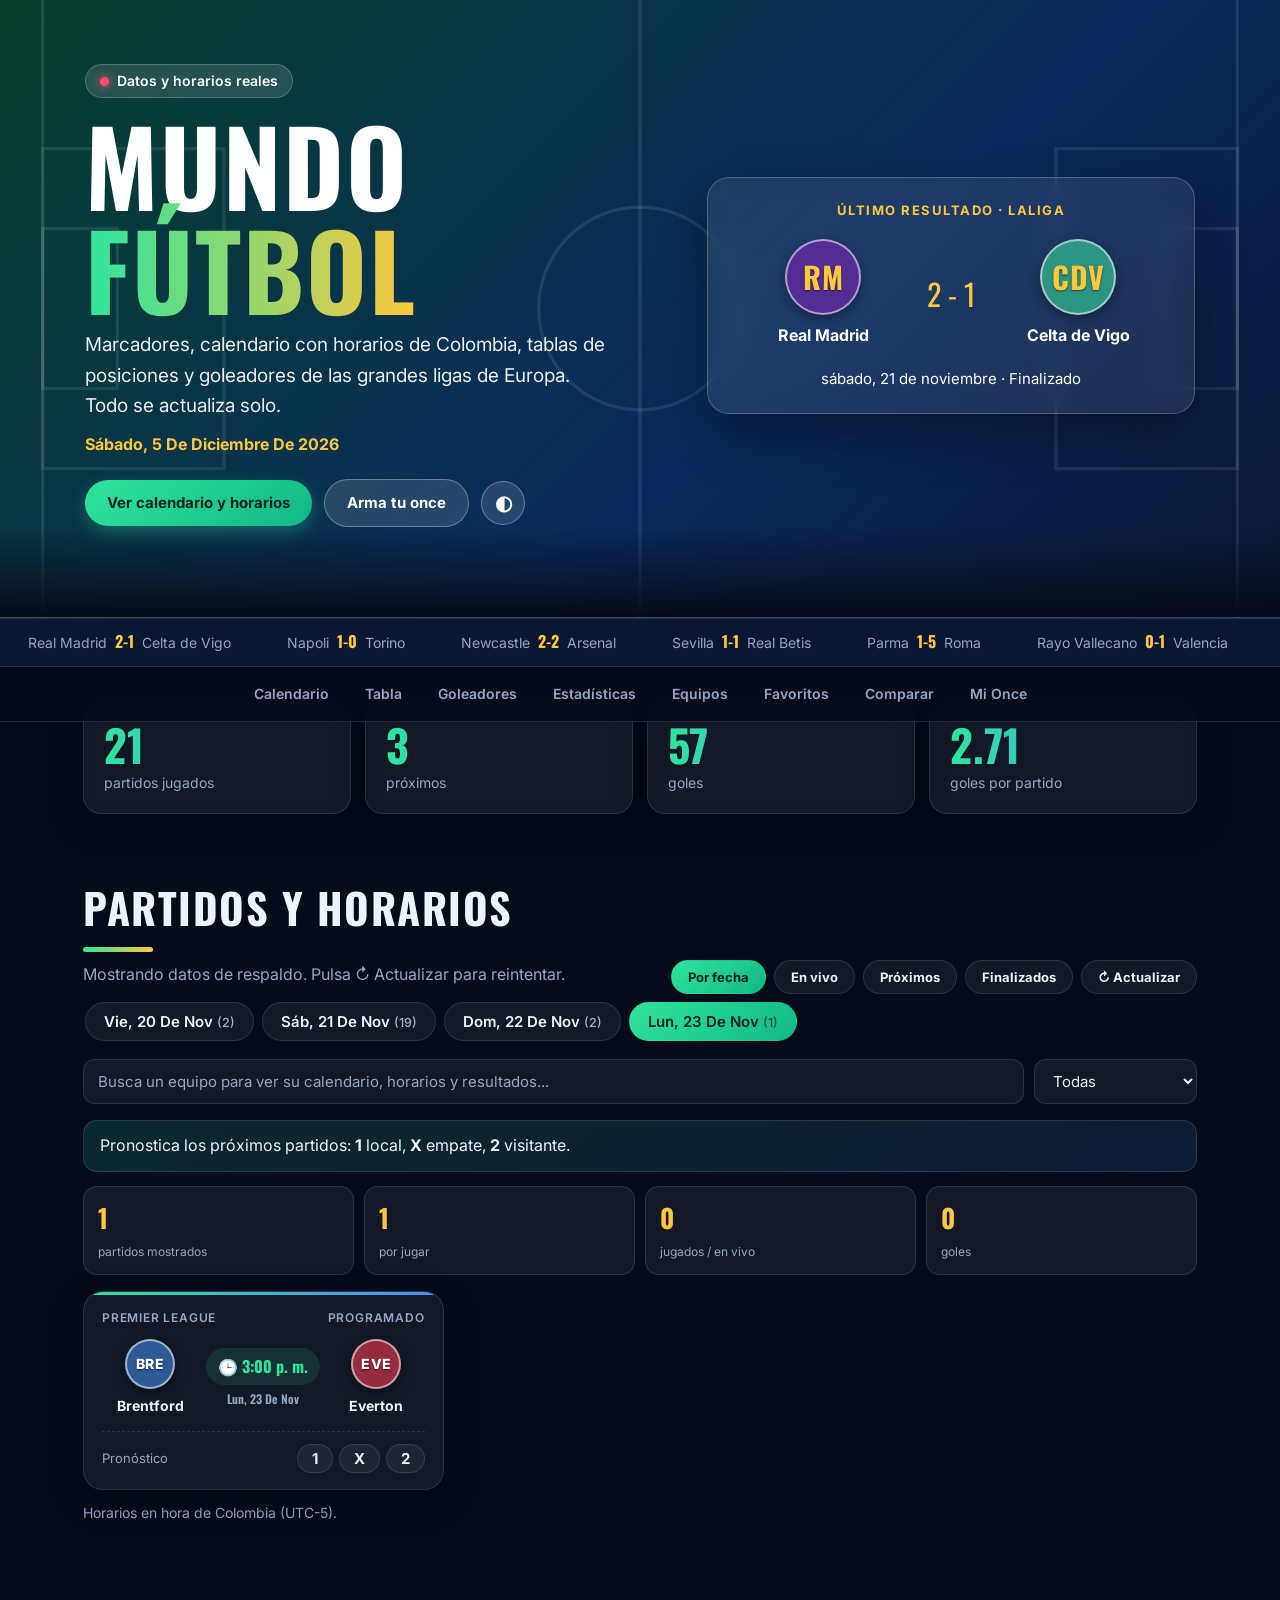
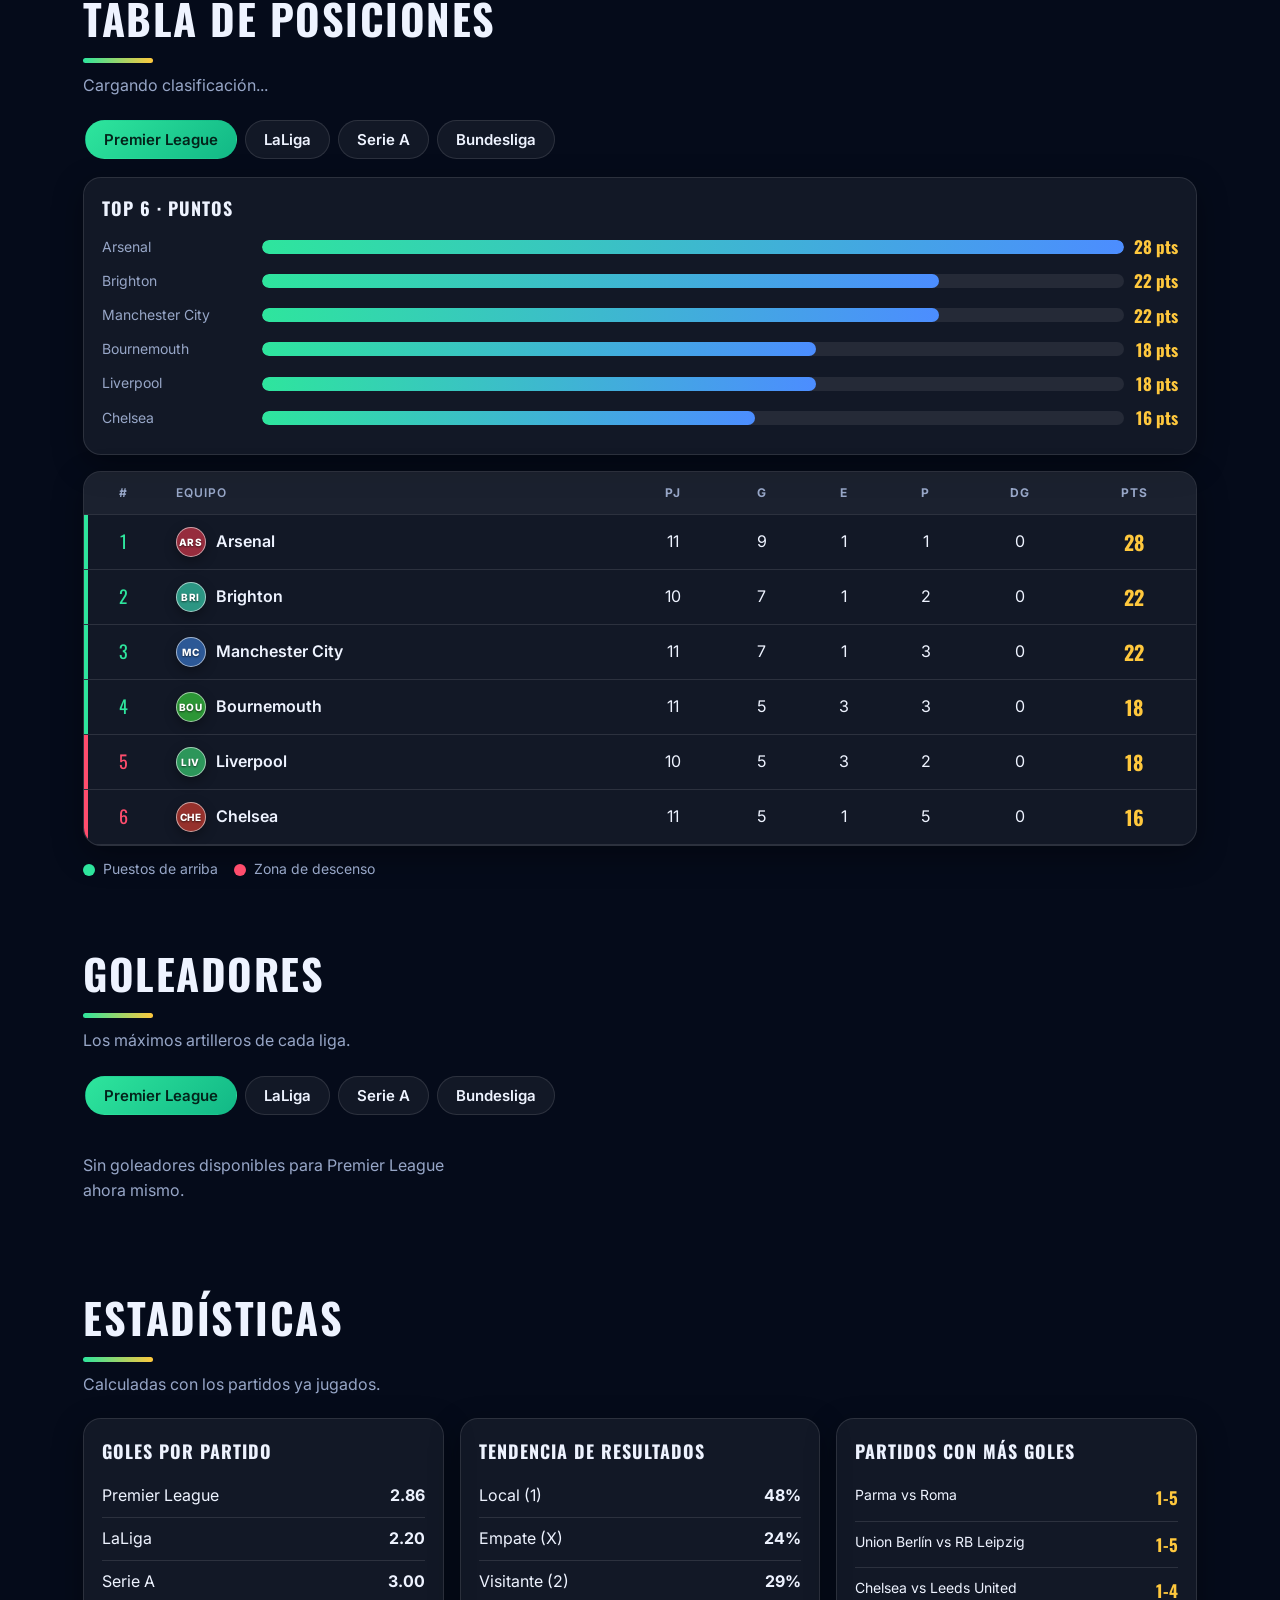
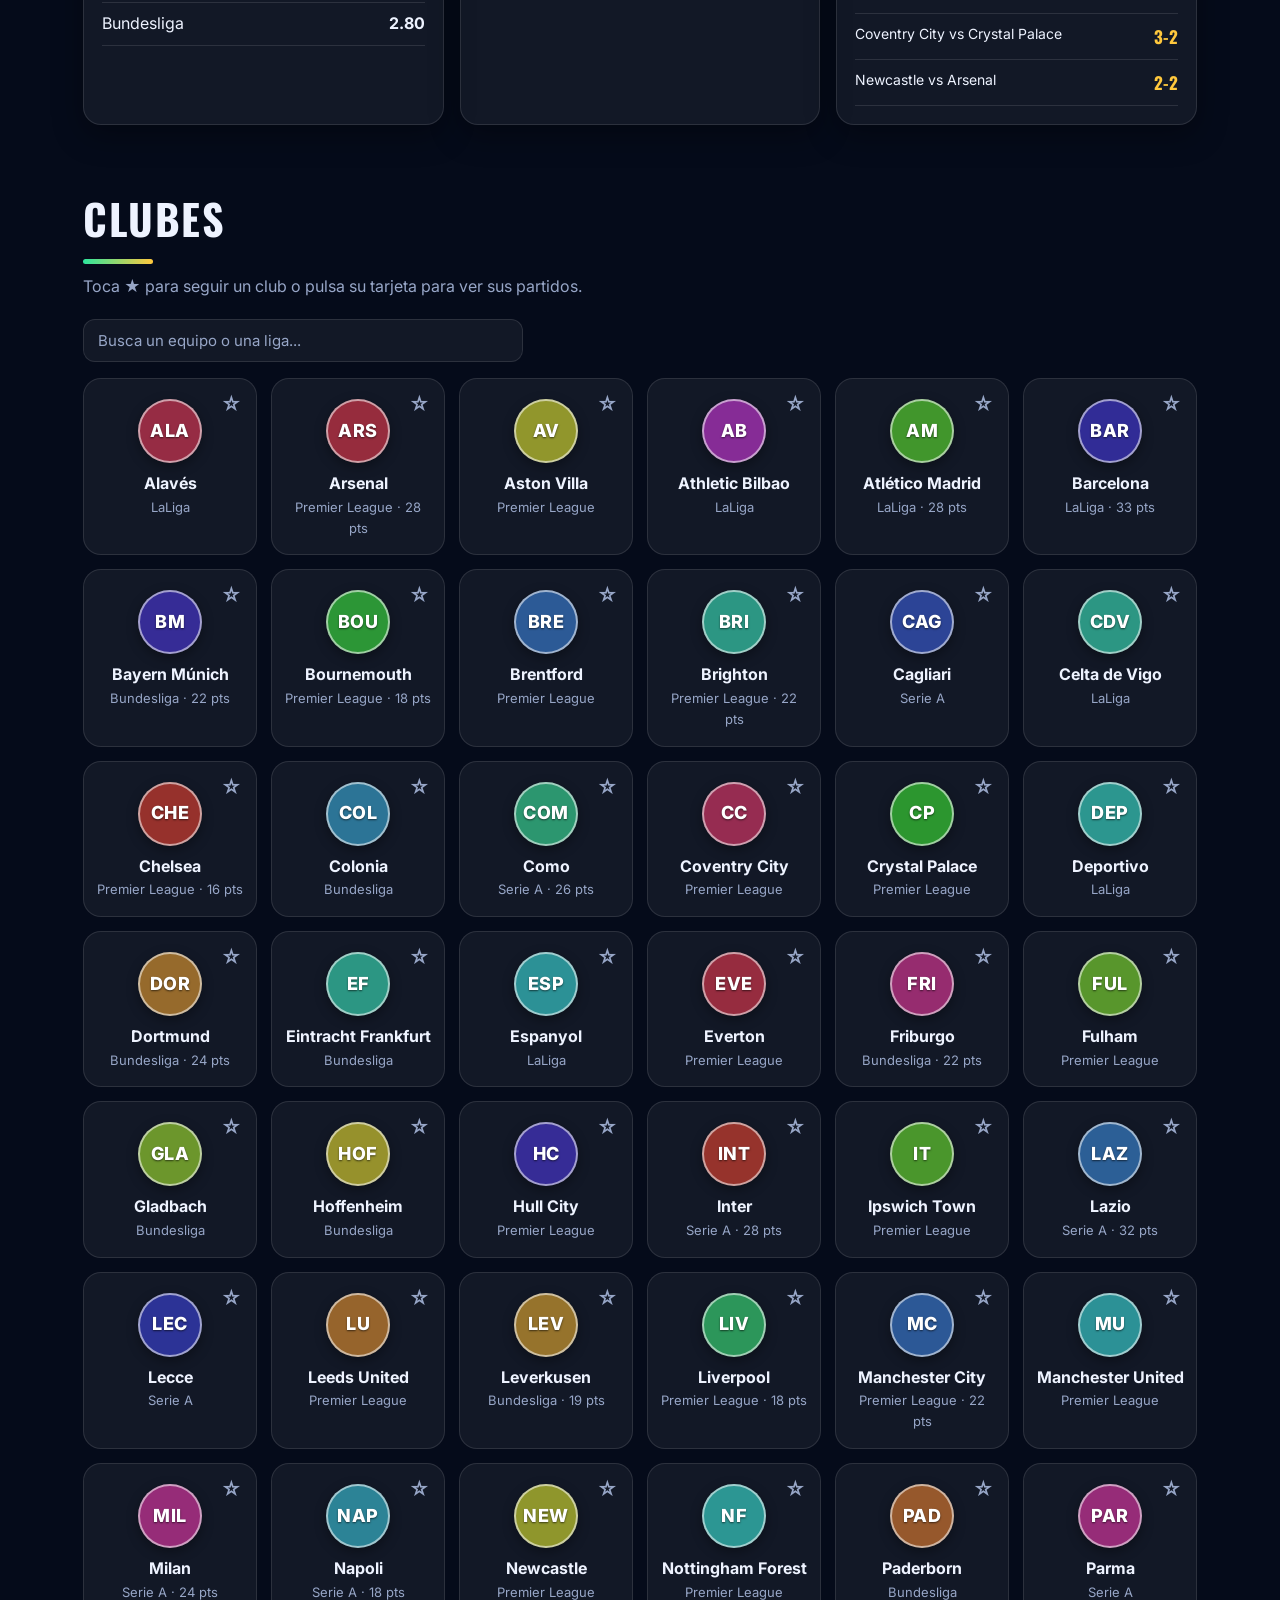
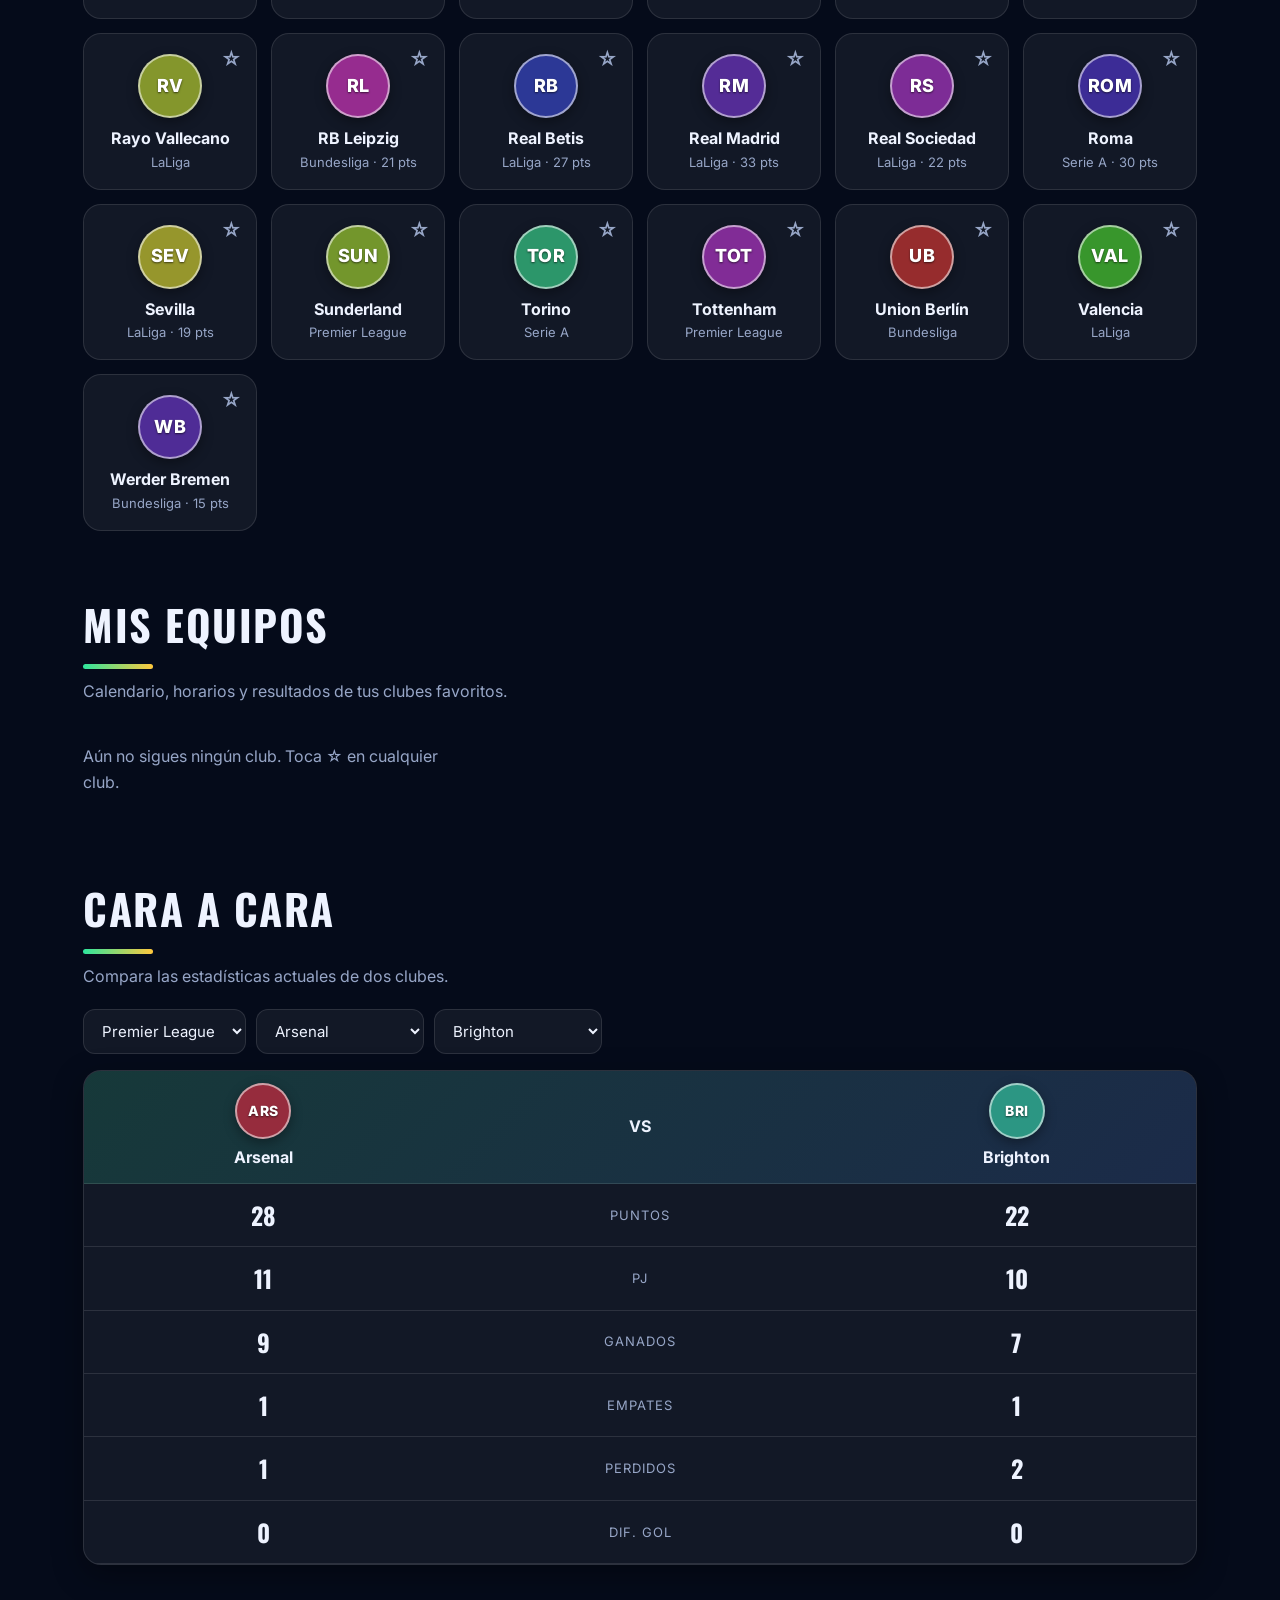
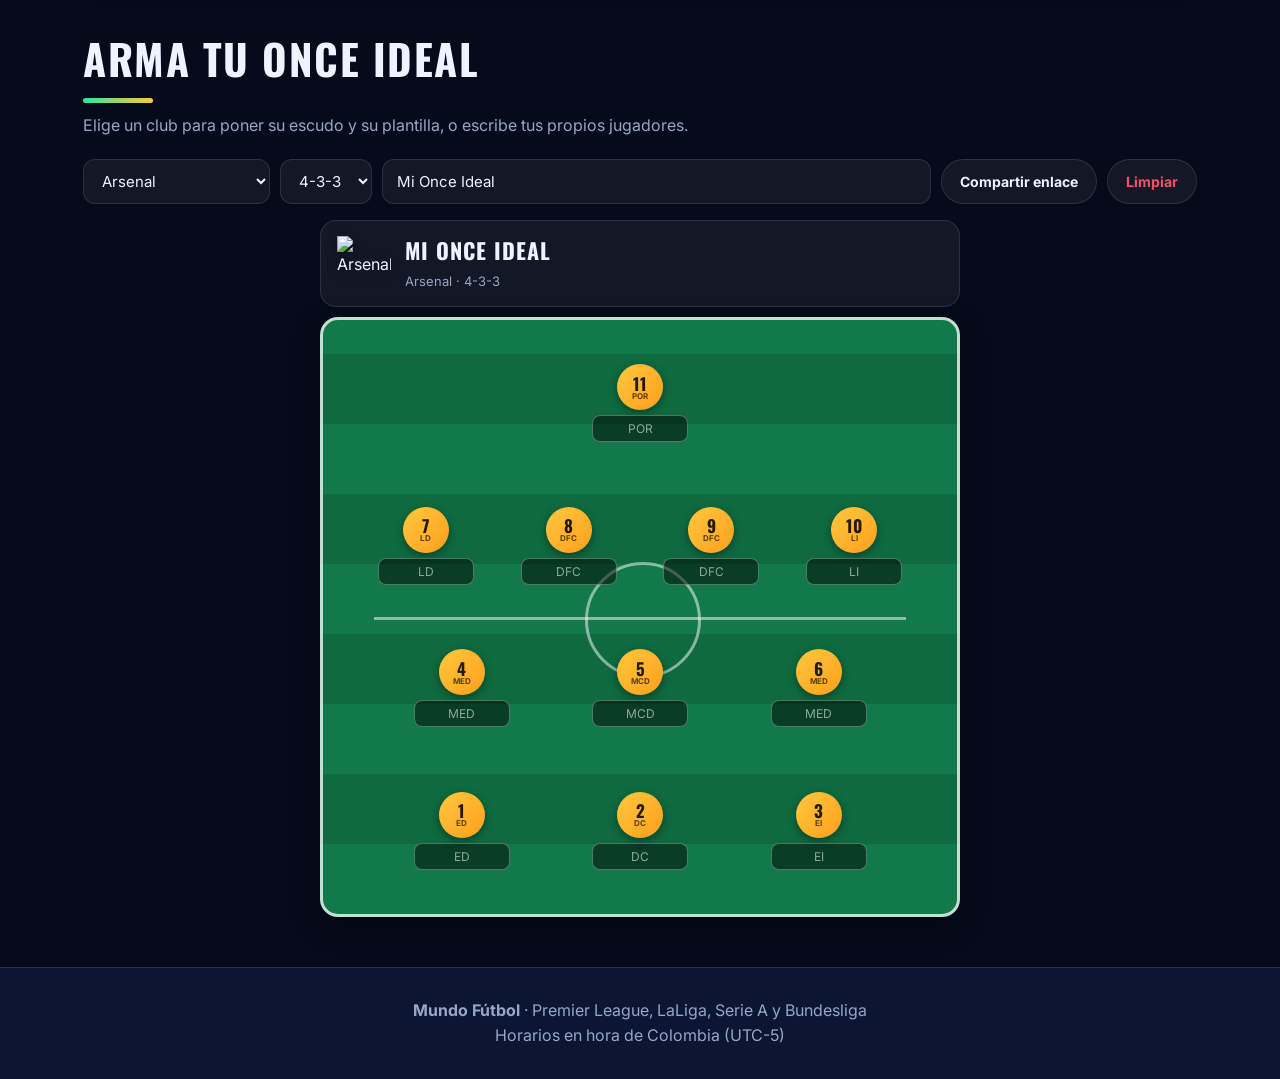
==== commit 9070a3e8: "Change 'Hello World' to 'Goodbye World'" ====
--- a/index.html
+++ b/index.html
@@ -38,7 +38,7 @@
       <div class="botones">
         <a class="btn" href="#partidos">Ver calendario y horarios</a>
         <a class="btn sec" href="#alineacion">Arma tu once</a>
-        <button class="icono" onclick="cambiarFondo()" aria-label="Cambiar entre modo claro y oscuro" title="Cambiar tema">◐</button>
+        <button type="button" class="icono" onclick="cambiarFondo()" aria-label="Cambiar entre modo claro y oscuro" title="Cambiar tema">◐</button>
       </div>
     </div>
     <aside id="destacado" class="destacado">
@@ -73,11 +73,11 @@
         <p class="sub" id="sub-partidos">Sincronizando marcadores y horarios...</p>
       </div>
       <div class="estado-filtros" id="filtros-estado">
-        <button class="activo" onclick="setEstadoFiltro('todos', this)">Por fecha</button>
-        <button onclick="setEstadoFiltro('vivo', this)">En vivo</button>
-        <button onclick="setEstadoFiltro('previo', this)">Próximos</button>
-        <button onclick="setEstadoFiltro('final', this)">Finalizados</button>
-        <button onclick="sincronizarTodoEnVivo(true)" title="Actualizar ahora">↻ Actualizar</button>
+        <button type="button" class="activo" onclick="setEstadoFiltro('todos', this)">Por fecha</button>
+        <button type="button" onclick="setEstadoFiltro('vivo', this)">En vivo</button>
+        <button type="button" onclick="setEstadoFiltro('previo', this)">Próximos</button>
+        <button type="button" onclick="setEstadoFiltro('final', this)">Finalizados</button>
+        <button type="button" onclick="sincronizarTodoEnVivo(true)" title="Actualizar ahora">↻ Actualizar</button>
       </div>
     </div>
 
@@ -165,8 +165,8 @@
       <select id="escudo-once" aria-label="Seleccionar club"></select>
       <select id="formacion" aria-label="Formación"></select>
       <input id="nombre-equipo-once" type="text" maxlength="28" placeholder="Nombre de tu equipo...">
-      <button class="btn-sec-sm" onclick="compartirOnce()">Compartir enlace</button>
-      <button class="btn-sec-sm danger" onclick="limpiarOnce()">Limpiar</button>
+      <button type="button" class="btn-sec-sm" onclick="compartirOnce()">Compartir enlace</button>
+      <button type="button" class="btn-sec-sm danger" onclick="limpiarOnce()">Limpiar</button>
     </div>
     <div id="cancha" class="cancha-pro"></div>
   </section>
@@ -174,7 +174,7 @@
 </main>
 
 <div id="toast" class="toast-aviso"></div>
-<button id="subir" onclick="window.scrollTo({top:0,behavior:'smooth'})" aria-label="Subir">↑</button>
+<button id="subir" type="button" onclick="window.scrollTo({top:0,behavior:'smooth'})" aria-label="Subir">↑</button>
 
 <footer>
   <p><strong>Mundo Fútbol</strong> · Premier League, LaLiga, Serie A y Bundesliga</p>
@@ -185,10 +185,8 @@
 let PARTIDOS = [];
 let TABLAS = {"Premier League": [], "LaLiga": [], "Serie A": [], "Bundesliga": []};
 let GOLEADORES = {"Premier League": [], "LaLiga": [], "Serie A": [], "Bundesliga": []};
-let GOL_RECIENTES = {};
 let MODO_RESPALDO = false;
 
-/* DATOS DE RESPALDO: solo se usan si no hay conexión con el servidor y no hay nada guardado */
 const FALLBACK_PARTIDOS = `
 Premier League|11-21|07:30|Manchester City|Fulham|1|1
 Premier League|11-21|10:00|Aston Villa|Sunderland|0|0
@@ -200,68 +198,29 @@
 Premier League|11-22|09:00|Hull City|Brighton||
 Premier League|11-22|11:30|Liverpool|Manchester United||
 Premier League|11-23|15:00|Brentford|Everton||
-Premier League|11-27|15:00|Nottingham Forest|Chelsea||
-Premier League|11-28|10:00|Leeds United|Coventry City||
-Premier League|11-28|10:00|Manchester United|Brentford||
-Premier League|11-28|12:30|Ipswich Town|Aston Villa||
-Premier League|11-29|07:00|Everton|Liverpool||
-Premier League|11-29|09:05|Brighton|Newcastle||
-Premier League|11-29|09:05|Crystal Palace|Hull City||
 LaLiga|11-20|15:00|Athletic Bilbao|Espanyol|0|1
 LaLiga|11-21|08:00|Alavés|Deportivo|3|1
 LaLiga|11-21|10:15|Rayo Vallecano|Valencia|0|1
 LaLiga|11-21|12:30|Sevilla|Real Betis|1|1
 LaLiga|11-21|15:00|Real Madrid|Celta de Vigo|2|1
-LaLiga|11-22|08:00|Barcelona|Villarreal||
-LaLiga|11-22|10:15|Racing Santander|Real Sociedad||
-LaLiga|11-22|12:30|Osasuna|Málaga||
-LaLiga|11-22|15:00|Getafe|Atlético Madrid||
-LaLiga|11-23|15:00|Levante|Elche||
-LaLiga|11-27|15:00|Levante|Racing Santander||
-LaLiga|11-28|08:00|Real Betis|Rayo Vallecano||
-LaLiga|11-28|10:15|Málaga|Athletic Bilbao||
-LaLiga|11-28|12:30|Elche|Atlético Madrid||
-LaLiga|11-28|15:00|Real Madrid|Alavés||
 Serie A|11-21|09:00|Como|Cagliari|2|0
 Serie A|11-21|09:00|Lazio|Lecce|3|0
 Serie A|11-21|12:00|Parma|Roma|1|5
 Serie A|11-21|14:45|Napoli|Torino|1|0
-Serie A|11-22|06:30|Juventus|Venezia||
-Serie A|11-22|09:00|Bologna|Udinese||
-Serie A|11-22|09:00|Sassuolo|Genoa||
-Serie A|11-22|12:00|Milan|Frosinone||
-Serie A|11-22|14:45|Atalanta|Inter||
-Serie A|11-23|14:45|Monza|Fiorentina||
-Serie A|11-27|14:45|Venezia|Bologna||
-Serie A|11-28|09:00|Frosinone|Parma||
-Serie A|11-28|12:00|Torino|Lazio||
-Serie A|11-28|14:45|Inter|Genoa||
 Bundesliga|11-20|14:30|Bayern Múnich|Colonia|1|1
 Bundesliga|11-21|09:30|Leverkusen|Paderborn|4|0
 Bundesliga|11-21|09:30|Eintracht Frankfurt|Hoffenheim|1|0
 Bundesliga|11-21|09:30|Union Berlín|RB Leipzig|1|5
 Bundesliga|11-21|09:30|Gladbach|Dortmund|0|1
-Bundesliga|11-21|09:30|Elversberg|Friburgo|0|1
-Bundesliga|11-21|12:30|Schalke 04|Stuttgart|0|0
-Bundesliga|11-22|09:30|Augsburgo|Mainz||
-Bundesliga|11-22|11:30|Werder Bremen|Hamburgo||
-Bundesliga|11-27|14:30|Werder Bremen|Gladbach||
-Bundesliga|11-28|09:30|Mainz|Union Berlín||
-Bundesliga|11-28|09:30|Hamburgo|Bayern Múnich||
-Bundesliga|11-28|09:30|Colonia|Elversberg||
-Bundesliga|11-28|09:30|Paderborn|Schalke 04||
-Bundesliga|11-28|12:30|Stuttgart|Eintracht Frankfurt||
-Bundesliga|11-29|09:30|Friburgo|RB Leipzig||
-Bundesliga|11-29|11:30|Hoffenheim|Augsburgo||
 `;
+
 const FALLBACK_TABLAS = {
-  "Premier League":[["Arsenal",9,1,1,28],["Brighton",7,1,2,22],["Manchester City",7,1,3,22],["Bournemouth",5,3,3,18],["Liverpool",5,3,2,18],["Leeds United",4,5,2,17],["Everton",4,4,2,16],["Chelsea",5,1,5,16],["Tottenham",4,3,4,15],["Brentford",3,5,2,14],["Aston Villa",3,5,3,14],["Newcastle",3,4,4,13],["Coventry City",4,0,7,12],["Hull City",2,5,3,11],["Fulham",2,5,4,11],["Ipswich Town",3,2,6,11],["Nottingham Forest",2,3,6,9],["Sunderland",2,3,6,9],["Manchester United",1,5,4,8],["Crystal Palace",2,1,8,7]],
-  "LaLiga":[["Barcelona",11,0,1,33],["Real Madrid",11,0,2,33],["Atlético Madrid",9,1,2,28],["Real Betis",8,3,2,27],["Real Sociedad",7,1,4,22],["Sevilla",5,4,4,19],["Athletic Bilbao",4,4,4,16],["Alavés",4,4,5,16],["Villarreal",4,3,5,15],["Espanyol",4,3,6,15],["Deportivo",3,6,4,15],["Racing Santander",4,2,6,14],["Celta de Vigo",2,7,4,13],["Rayo Vallecano",3,3,6,12],["Getafe",3,3,6,12],["Osasuna",3,3,6,12],["Valencia",3,3,7,12],["Levante",2,5,5,11],["Elche",2,4,6,10],["Málaga",0,5,7,5]],
-  "Serie A":[["Lazio",10,2,0,32],["Roma",9,3,0,30],["Inter",9,1,1,28],["Como",8,2,2,26],["Milan",7,3,1,24],["Frosinone",6,2,3,20],["Napoli",5,3,4,18],["Juventus",5,3,3,18],["Bologna",5,2,4,17],["Cagliari",5,1,6,16],["Atalanta",4,2,5,14],["Torino",4,2,6,14],["Genoa",4,1,6,13],["Lecce",3,1,8,10],["Fiorentina",2,3,6,9],["Parma",2,2,8,8],["Sassuolo",2,2,7,8],["Monza",2,1,8,7],["Venezia",2,0,9,6],["Udinese",1,2,8,5]],
-  "Bundesliga":[["Dortmund",7,3,0,24],["Bayern Múnich",6,4,0,22],["Friburgo",7,1,2,22],["RB Leipzig",7,0,3,21],["Leverkusen",6,1,3,19],["Werder Bremen",4,3,2,15],["Eintracht Frankfurt",4,3,3,15],["Stuttgart",4,1,5,13],["Elversberg",4,1,5,13],["Hoffenheim",4,0,6,12],["Hamburgo",4,0,5,12],["Mainz",3,1,5,10],["Colonia",2,4,4,10],["Paderborn",2,4,4,10],["Augsburgo",2,3,4,9],["Schalke 04",1,4,5,7],["Union Berlín",1,4,5,7],["Gladbach",1,1,8,4]]
+  "Premier League":[["Arsenal",9,1,1,28],["Brighton",7,1,2,22],["Manchester City",7,1,3,22],["Bournemouth",5,3,3,18],["Liverpool",5,3,2,18],["Chelsea",5,1,5,16]],
+  "LaLiga":[["Barcelona",11,0,1,33],["Real Madrid",11,0,2,33],["Atlético Madrid",9,1,2,28],["Real Betis",8,3,2,27],["Real Sociedad",7,1,4,22],["Sevilla",5,4,4,19]],
+  "Serie A":[["Lazio",10,2,0,32],["Roma",9,3,0,30],["Inter",9,1,1,28],["Como",8,2,2,26],["Milan",7,3,1,24],["Napoli",5,3,4,18]],
+  "Bundesliga":[["Dortmund",7,3,0,24],["Bayern Múnich",6,4,0,22],["Friburgo",7,1,2,22],["RB Leipzig",7,0,3,21],["Leverkusen",6,1,3,19],["Werder Bremen",4,3,2,15]]
 };
 
-/* ESCUDOS: se cargan de ESPN. Con los datos en vivo se completan solos. */
 let ESCUDOS_OFICIALES = {
   "Arsenal":"https://a.espncdn.com/i/teamlogos/soccer/500/359.png","Aston Villa":"https://a.espncdn.com/i/teamlogos/soccer/500/362.png",
   "Bournemouth":"https://a.espncdn.com/i/teamlogos/soccer/500/349.png","Brentford":"https://a.espncdn.com/i/teamlogos/soccer/500/337.png",
@@ -291,23 +250,34 @@
   "Bayer Leverkusen":"https://a.espncdn.com/i/teamlogos/soccer/500/131.png","RB Leipzig":"https://a.espncdn.com/i/teamlogos/soccer/500/11420.png",
   "Eintracht Frankfurt":"https://a.espncdn.com/i/teamlogos/soccer/500/125.png","VfB Stuttgart":"https://a.espncdn.com/i/teamlogos/soccer/500/134.png"
 };
-/* Nombres del respaldo que se escriben distinto en ESPN */
-const ALIAS_LOGO = {"Manchester City":"Man City","Manchester United":"Man United","Nottingham Forest":"Nottm Forest","Bayern Múnich":"Bayern Munich",
-  "Athletic Bilbao":"Athletic Club","Celta de Vigo":"Celta Vigo","Milan":"AC Milan","Roma":"AS Roma","Dortmund":"Borussia Dortmund",
-  "Leverkusen":"Bayer Leverkusen","Stuttgart":"VfB Stuttgart"};
-let EQUIPOS_INFO = {};
+
+const ALIAS_LOGO = {
+  "Manchester City":"Man City","Manchester United":"Man United","Nottingham Forest":"Nottm Forest",
+  "Bayern Múnich":"Bayern Munich","Athletic Bilbao":"Athletic Club","Celta de Vigo":"Celta Vigo",
+  "Milan":"AC Milan","Roma":"AS Roma","Dortmund":"Borussia Dortmund","Leverkusen":"Bayer Leverkusen","Stuttgart":"VfB Stuttgart"
+};
+
+const FORMACIONES = {
+  "4-3-3": ["POR", "LD", "DFC", "DFC", "LI", "MED", "MCD", "MED", "ED", "DC", "EI"],
+  "4-4-2": ["POR", "LD", "DFC", "DFC", "LI", "MD", "MC", "MC", "MI", "DC", "DC"],
+  "3-5-2": ["POR", "DFC", "DFC", "DFC", "CAR", "MC", "MCD", "MC", "CAR", "DC", "DC"]
+};
 
 const $ = id => document.getElementById(id);
-const esc = s => String(s).replace(/[&<>"]/g, c => ({"&":"&amp;","<":"&lt;",">":"&gt;",'"':"&quot;"}[c]));
+const esc = s => String(s ?? "").replace(/[&<>"]/g, c => ({"&":"&amp;","<":"&lt;",">":"&gt;",'"':"&quot;"}[c]));
 const hoyClave = new Date().toLocaleDateString("sv-SE", {timeZone:"America/Bogota"});
+
 let fechas = [];
 let diaActivo = hoyClave;
 let estadoFiltro = "todos";
 let ligaActiva = "Todas", tablaActiva = "Premier League", goleadorLigaActiva = "Premier League";
 
-function leer(k, d){ try { return JSON.parse(localStorage.getItem(k)) || d; } catch(e){ return d; } }
+function leer(k, d){ try { const v = JSON.parse(localStorage.getItem(k)); return v ?? d; } catch(e){ return d; } }
 function guardar(k, v){ try { localStorage.setItem(k, JSON.stringify(v)); } catch(e){} }
-let PRED = leer("pred", {}), FAVS = leer("favs", []);
+
+let PRED = leer("pred", {});
+let FAVS = leer("favs", []);
+let ONCE_STATE = leer("once_state", { club: "Arsenal", formacion: "4-3-3", nombre: "Mi Once Ideal", jugadores: {} });
 
 function cerrarIntro(){
   const intro = $("intro-futbol");
@@ -330,6 +300,12 @@
   setTimeout(cerrarIntro, 2600);
 }
 
+function cambiarFondo(){
+  document.body.classList.toggle("claro");
+  guardar("tema_claro", document.body.classList.contains("claro"));
+  toast("Tema cambiado");
+}
+
 function toast(msg){
   const t = $("toast");
   if (!t) return;
@@ -340,19 +316,18 @@
 }
 
 function slug(n){
-  return n.normalize("NFD").replace(/[\u0300-\u036f]/g,"").toLowerCase().replace(/[^a-z0-9]+/g,"-").replace(/^-|-$/g,"");
+  return String(n).normalize("NFD").replace(/[\u0300-\u036f]/g,"").toLowerCase().replace(/[^a-z0-9]+/g,"-").replace(/^-|-$/g,"");
 }
 function color(n){
-  let h = 0; for (const c of n) h = (h*31 + c.charCodeAt(0)) % 360;
+  let h = 0; for (const c of String(n)) h = (h*31 + c.charCodeAt(0)) % 360;
   return `hsl(${h},55%,38%)`;
 }
 function siglas(n){
-  const p = n.split(" ");
-  return (p.length > 1 ? p[0][0] + p[1][0] + (p[2]?p[2][0]:"") : n.slice(0,3)).toUpperCase();
+  const p = String(n).trim().split(/\s+/);
+  return (p.length > 1 ? p[0][0] + p[1][0] + (p[2]?p[2][0]:"") : String(n).slice(0,3)).toUpperCase();
 }
 function urlEscudo(n){ return ESCUDOS_OFICIALES[n] || ESCUDOS_OFICIALES[ALIAS_LOGO[n]] || ""; }
 
-/* Escudo: 1) imagen oficial de ESPN  2) archivo propio en logos/  3) siglas */
 function escudo(n){
   const url = urlEscudo(n);
   const src = url || `logos/${slug(n)}.png`;
@@ -360,6 +335,7 @@
 }
 function marcarConLogo(img){
   const span = img.parentNode;
+  if (!span) return;
   span.classList.add("con-logo");
   span.style.background = "transparent";
   const txt = span.querySelector(".siglas-txt");
@@ -377,7 +353,6 @@
   {nombre:"Bundesliga", slug:"ger.1"}
 ];
 
-/* Descarga con tiempo límite y dos respaldos por si la red bloquea el acceso directo */
 async function fetchConTimeout(url, ms){
   const ctrl = new AbortController();
   const id = setTimeout(() => ctrl.abort(), ms);
@@ -387,10 +362,11 @@
     return await res.json();
   } finally { clearTimeout(id); }
 }
+
 async function fetchJSON(url){
-  try { return await fetchConTimeout(url, 7000); } catch(e1) {}
-  try { return await fetchConTimeout("https://api.codetabs.com/v1/proxy?quest=" + encodeURIComponent(url), 8000); } catch(e2) {}
-  return await fetchConTimeout("https://api.allorigins.win/raw?url=" + encodeURIComponent(url), 8000);
+  try { return await fetchConTimeout(url, 6500); } catch(e1) {}
+  try { return await fetchConTimeout("https://api.codetabs.com/v1/proxy?quest=" + encodeURIComponent(url), 7000); } catch(e2) {}
+  return await fetchConTimeout("https://api.allorigins.win/raw?url=" + encodeURIComponent(url), 7000);
 }
 
 function rangoFechasAPI(){
@@ -414,8 +390,9 @@
     return {liga, fecha:"2026-"+f, hora, estadio:"", local, visita, gl: ok?+gl:null, gv: ok?+gv:null, estado: ok?"final":"previo", reloj:""};
   });
 }
+
 function respaldoTabla(liga){
-  return (FALLBACK_TABLAS[liga] || []).map(([n,w,d,l,p]) => [n, w+d+l, w, d, l, null, p]);
+  return (FALLBACK_TABLAS[liga] || []).map(([n,w,d,l,p]) => [n, w+d+l, w, d, l, 0, p]);
 }
 
 async function sincronizarTodoEnVivo(manual = false){
@@ -423,7 +400,6 @@
   const rango = rangoFechasAPI();
   const golesRec = {};
 
-  /* 1. Partidos y horarios */
   const resPartidos = await Promise.all(LIGAS_API.map(async ({nombre, slug}) => {
     golesRec[nombre] = {};
     try {
@@ -439,8 +415,6 @@
         const nVisita = away.team.shortDisplayName || away.team.name;
         if (home.team.logo) ESCUDOS_OFICIALES[nLocal] = home.team.logo;
         if (away.team.logo) ESCUDOS_OFICIALES[nVisita] = away.team.logo;
-        if (home.team.id) EQUIPOS_INFO[nLocal] = {id: home.team.id, slug};
-        if (away.team.id) EQUIPOS_INFO[nVisita] = {id: away.team.id, slug};
 
         const state = ev.status?.type?.state || "pre";
         const nombreEstado = ev.status?.type?.name || "";
@@ -476,32 +450,29 @@
     MODO_RESPALDO = false;
     guardar("cache_partidos", PARTIDOS);
     $("sub-partidos").textContent = `${PARTIDOS.length} partidos sincronizados · Horarios en hora de Colombia (UTC-5).`;
-    $("nota-actualizacion").textContent = "Conectado en vivo · Última actualización: " + new Date().toLocaleTimeString("es-CO", {hour:"2-digit", minute:"2-digit", second:"2-digit"}) + " · Se actualiza solo cada minuto.";
-  } else if (!PARTIDOS.length || MODO_RESPALDO) {
+    $("nota-actualizacion").textContent = "Conectado en vivo · Última actualización: " + new Date().toLocaleTimeString("es-CO", {hour:"2-digit", minute:"2-digit", second:"2-digit"});
+  } else {
     const cacheP = leer("cache_partidos", []);
     if (cacheP.length) {
       PARTIDOS = cacheP; MODO_RESPALDO = false;
-      $("sub-partidos").textContent = "Sin conexión con el servidor ahora mismo: mostrando los últimos datos guardados.";
+      $("sub-partidos").textContent = "Sin conexión con el servidor: mostrando los últimos datos guardados.";
     } else {
       cargarRespaldoPartidos(); MODO_RESPALDO = true;
-      $("sub-partidos").textContent = "Sin conexión con el servidor: mostrando datos guardados del 21 de noviembre. Pulsa ↻ Actualizar para reintentar.";
+      $("sub-partidos").textContent = "Mostrando datos de respaldo. Pulsa ↻ Actualizar para reintentar.";
     }
-    $("nota-actualizacion").textContent = "Horarios en hora de Colombia (UTC-5).";
   }
   ajustarDia();
 
-  /* 2. Tablas de posiciones */
   let tablasVivas = 0;
   await Promise.all(LIGAS_API.map(async ({nombre, slug}) => {
     try {
-      const data = await fetchJSON(`https://site.api.espn.com/apis/v2/sports/soccer/${slug}/standings`);
+      const data = await fetchJSON(`https://site.api.espn.com/apis/site/v2/sports/soccer/${slug}/standings`);
       const entries = data.children?.[0]?.standings?.entries || [];
       if (!entries.length) return;
       const filas = entries.map(item => {
         const eq = item.team.shortDisplayName || item.team.name;
         const logo = item.team.logos?.[0]?.href;
         if (logo) ESCUDOS_OFICIALES[eq] = logo;
-        if (item.team.id) EQUIPOS_INFO[eq] = {id: item.team.id, slug};
         const stat = (...nombres) => {
           for (const n of nombres) {
             const s = (item.stats || []).find(x => x.name === n || x.abbreviation === n || x.shortDisplayName === n);
@@ -511,30 +482,28 @@
         };
         const w = stat("wins","W"), d = stat("ties","draws","D"), l = stat("losses","L");
         const pj = stat("gamesPlayed","GP") || (w + d + l);
-        return [eq, pj, w, d, l, stat("pointDifferential","GD"), stat("points","P","PTS"), stat("rank")];
+        return [eq, pj, w, d, l, stat("pointDifferential","GD"), stat("points","P","PTS")];
       });
       filas.sort((a,b) => (b[6] - a[6]) || (b[5] - a[5]));
-      TABLAS[nombre] = filas.map(f => f.slice(0,7));
+      TABLAS[nombre] = filas;
       tablasVivas++;
     } catch(e) {}
   }));
+
   if (tablasVivas > 0) {
     guardar("cache_tablas", TABLAS);
     $("sub-tabla").textContent = "Clasificación actualizada tras cada jornada.";
   }
   const cacheT = leer("cache_tablas", {});
-  let usoRespaldoTabla = false;
   LIGAS_API.forEach(({nombre}) => {
     if (TABLAS[nombre] && TABLAS[nombre].length) return;
     if (cacheT[nombre] && cacheT[nombre].length) TABLAS[nombre] = cacheT[nombre];
-    else { TABLAS[nombre] = respaldoTabla(nombre); usoRespaldoTabla = true; }
+    else TABLAS[nombre] = respaldoTabla(nombre);
   });
-  if (usoRespaldoTabla && !tablasVivas) $("sub-tabla").textContent = "Mostrando la última clasificación guardada (21 de noviembre).";
-
-  /* 3. Goleadores */
+
   await Promise.all(LIGAS_API.map(async ({nombre, slug}) => {
     try {
-      const data = await fetchJSON(`https://site.api.espn.com/apis/v2/sports/soccer/${slug}/leaders`);
+      const data = await fetchJSON(`https://site.api.espn.com/apis/site/v2/sports/soccer/${slug}/leaders`);
       const cats = data.leaders || data.categories || [];
       const cat = cats.find(c => { const t = (c.name || "") + " " + (c.displayName || ""); return /goal/i.test(t) && !/assist/i.test(t); });
       if (cat && cat.leaders && cat.leaders.length) {
@@ -542,31 +511,40 @@
           pos: i + 1, nombre: l.athlete.displayName,
           equipo: l.athlete.team?.shortDisplayName || l.athlete.team?.name || "",
           foto: l.athlete.headshot?.href || "",
-          goles: Math.round(Number(l.value ?? parseInt(l.displayValue)) || 0), recientes: false
+          goles: Math.round(Number(l.value ?? parseInt(l.displayValue)) || 0)
         }));
       }
     } catch(e) {}
-    if (!GOLEADORES[nombre].length || GOLEADORES[nombre][0].recientes) {
+    if (!GOLEADORES[nombre].length) {
       const lista = Object.values(golesRec[nombre] || {}).sort((a,b) => b.goles - a.goles).slice(0, 8);
-      if (lista.length) GOLEADORES[nombre] = lista.map((g, i) => ({...g, pos: i + 1, recientes: true}));
+      if (lista.length) GOLEADORES[nombre] = lista.map((g, i) => ({...g, pos: i + 1}));
     }
   }));
 
   refrescarInterfazCompleta();
-  if (manual) toast(MODO_RESPALDO ? "No se pudo conectar. Mostrando datos guardados." : "¡Datos actualizados!");
+  if (manual) toast(MODO_RESPALDO ? "Mostrando datos guardados." : "¡Datos actualizados!");
 }
 
 function refrescarInterfazCompleta(){
-  pintarDestacado(); pintarTicker(); pintarContadores();
-  pintarTabsDias(); pintarFiltro(); pintarPartidos(); pintarPred();
-  pintarTabla(); pintarGoleadores(); pintarStats();
-  pintarEquipos($("buscador").value); pintarFavoritos();
-  pintarComparar(); poblarSelectorClubesOnce();
-  if (!document.activeElement || !document.activeElement.closest || !document.activeElement.closest("#cancha")) pintarOnce();
+  pintarDestacado();
+  pintarTicker();
+  pintarContadores();
+  pintarTabsDias();
+  pintarFiltro();
+  pintarPartidos();
+  pintarPred();
+  pintarTabla();
+  pintarGoleadores();
+  pintarStats();
+  pintarEquipos($("buscador").value);
+  pintarFavoritos();
+  pintarComparar();
+  poblarSelectorClubesOnce();
+  pintarOnce();
 }
 
 function hora12(h){
-  let [hh,mm] = h.split(":").map(Number);
+  let [hh,mm] = String(h).split(":").map(Number);
   const s = hh >= 12 ? "p. m." : "a. m.";
   hh = hh % 12 || 12;
   return `${hh}:${String(mm).padStart(2,"0")} ${s}`;
@@ -579,12 +557,11 @@
 const resultado = p => p.gl > p.gv ? "1" : p.gl < p.gv ? "2" : "X";
 const jugados = () => PARTIDOS.filter(p => p.estado === "final" || p.estado === "vivo");
 
-/* PORTADA */
 function pintarDestacado(){
   if (!PARTIDOS.length) return;
   const enVivo = PARTIDOS.find(p => p.estado === "vivo");
   if (enVivo) {
-    $("destacado").innerHTML = `<p class="dest-tit"><span class="badge-vivo">EN VIVO · ${esc(enVivo.reloj)}</span> · ${enVivo.liga}</p>
+    $("destacado").innerHTML = `<p class="dest-tit"><span class="badge-vivo">EN VIVO · ${esc(enVivo.reloj)}</span> · ${esc(enVivo.liga)}</p>
       <div class="dest-vs"><div>${escudo(enVivo.local)}<b>${esc(enVivo.local)}</b></div><span>${enVivo.gl} - ${enVivo.gv}</span><div>${escudo(enVivo.visita)}<b>${esc(enVivo.visita)}</b></div></div>
       <p class="dest-tiempo">Partido en juego ahora mismo</p>`;
     return;
@@ -594,16 +571,17 @@
   if (!sig) {
     const ult = jugados().sort((a,b) => (b.fecha + b.hora).localeCompare(a.fecha + a.hora))[0];
     $("destacado").innerHTML = ult
-      ? `<p class="dest-tit">Último resultado · ${ult.liga}</p><div class="dest-vs"><div>${escudo(ult.local)}<b>${esc(ult.local)}</b></div><span>${ult.gl} - ${ult.gv}</span><div>${escudo(ult.visita)}<b>${esc(ult.visita)}</b></div></div><p class="dest-tiempo">${etiquetaDiaLarga(ult.fecha)} · Finalizado</p>`
+      ? `<p class="dest-tit">Último resultado · ${esc(ult.liga)}</p><div class="dest-vs"><div>${escudo(ult.local)}<b>${esc(ult.local)}</b></div><span>${ult.gl} - ${ult.gv}</span><div>${escudo(ult.visita)}<b>${esc(ult.visita)}</b></div></div><p class="dest-tiempo">${etiquetaDiaLarga(ult.fecha)} · Finalizado</p>`
       : `<p class="dest-tit">Sin partidos programados</p>`;
     return;
   }
   const m = Math.max(1, Math.round((inicio(sig) - ahora) / 60000));
   const d = Math.floor(m / 1440), hh = Math.floor(m % 1440 / 60), mm = m % 60;
-  $("destacado").innerHTML = `<p class="dest-tit">Próximo partido · ${sig.liga}</p>
+  $("destacado").innerHTML = `<p class="dest-tit">Próximo partido · ${esc(sig.liga)}</p>
     <div class="dest-vs"><div>${escudo(sig.local)}<b>${esc(sig.local)}</b></div><span>VS</span><div>${escudo(sig.visita)}<b>${esc(sig.visita)}</b></div></div>
     <p class="dest-tiempo">📅 ${etiquetaDiaLarga(sig.fecha)} · 🕒 <strong>${hora12(sig.hora)}</strong><br>Comienza en <strong>${d ? d + " d " : ""}${hh} h ${mm} min</strong></p>`;
 }
+
 function pintarTicker(){
   const prox = PARTIDOS.filter(p => p.estado === "previo").sort((a,b) => (a.fecha + a.hora).localeCompare(b.fecha + b.hora)).slice(0,10);
   const ult = jugados().sort((a,b) => (b.fecha + b.hora).localeCompare(a.fecha + a.hora)).slice(0,10);
@@ -615,6 +593,7 @@
   }).join("");
   $("ticker").innerHTML = `<div class="pista">${html}${html}</div>`;
 }
+
 function pintarContadores(){
   const j = jugados(), prox = PARTIDOS.filter(p => p.estado === "previo").length;
   const goles = j.reduce((s,p) => s + (p.gl || 0) + (p.gv || 0), 0);
@@ -623,8 +602,391 @@
   $("contadores").innerHTML = datos.map(([n,t]) => `<div class="contador"><b>${n}</b><span>${t}</span></div>`).join("");
 }
 
+function setEstadoFiltro(est, btn){
+  estadoFiltro = est;
+  document.querySelectorAll("#filtros-estado button").forEach(b => b.classList.remove("activo"));
+  if (btn) btn.classList.add("activo");
+  pintarPartidos();
+}
+
+function pintarTabsDias(){
+  $("tabs-dias").innerHTML = fechas.map(f => {
+    const cant = PARTIDOS.filter(p => p.fecha === f).length;
+    return `<button type="button" class="${f===diaActivo && estadoFiltro==='todos'?'activo':''} ${f===hoyClave?'hoy':''}" onclick="elegirDia('${f}')">${f===hoyClave?'Hoy · ':''}${etiquetaDia(f)} <small>(${cant})</small></button>`;
+  }).join("");
+}
+
+function elegirDia(f){
+  diaActivo = f;
+  estadoFiltro = "todos";
+  document.querySelectorAll("#filtros-estado button").forEach((b,i) => b.classList.toggle("activo", i === 0));
+  $("buscar-partido").value = "";
+  pintarTabsDias();
+  pintarPartidos();
+}
+
+function pintarFiltro(){
+  const prev = $("filtro-liga").value;
+  const ligas = ["Todas", ...LIGAS_API.map(l => l.nombre)];
+  $("filtro-liga").innerHTML = ligas.map(l => `<option value="${esc(l)}">${esc(l)}</option>`).join("");
+  if (ligas.includes(prev)) $("filtro-liga").value = prev;
+  $("filtro-liga").onchange = e => { ligaActiva = e.target.value; pintarPartidos(); };
+}
+
+function tarjeta(p, conFecha){
+  const esVivo = p.estado === "vivo";
+  const jugado = p.estado === "final" || esVivo;
+  const real = p.estado === "final" ? resultado(p) : "";
+  const pr = PRED[clave(p)];
+  let extra = "";
+  if (p.estado === "previo") {
+    extra = `<div class="pred"><span>Pronóstico</span>` +
+      [["1", p.local], ["X", "Empate"], ["2", p.visita]].map(([k,t]) =>
+        `<button type="button" class="${pr===k?'sel':''}" title="${esc(t)}" onclick="pronosticar('${esc(clave(p))}','${k}')">${k}</button>`).join("") + `</div>`;
+  } else if (pr && p.estado === "final") {
+    extra = `<div class="pred ${pr===real?'acierto':'fallo'}">Tu pronóstico: ${pr} · ${pr===real?'acertaste ✔':'fallaste ✘'}</div>`;
+  }
+
+  const marc = jugado
+    ? `<div class="marc-box"><b>${p.gl}</b><i>-</i><b>${p.gv}</b></div><span class="sub-hora">Hora: ${hora12(p.hora)}</span>`
+    : `<span class="hora-badge">🕒 ${hora12(p.hora)}</span><span class="sub-hora">${etiquetaDia(p.fecha)}</span>`;
+
+  const star = n => esFav(n) ? '<span class="fav">★</span> ' : '';
+  const estadoHtml = esVivo
+    ? `<span class="badge-vivo">EN VIVO ${esc(p.reloj)}</span>`
+    : `${p.estado === "final" ? "Finalizado" : "Programado"}${conFecha ? " · " + etiquetaDia(p.fecha) : ""}`;
+
+  return `<div class="partido ${esVivo ? 'en-vivo' : ''}">
+    <div class="cab"><span>${esc(p.liga)}</span><span>${estadoHtml}</span></div>
+    <div class="vs">
+      <div class="eq ${real==="1"?'ganador':''}">${escudo(p.local)}<span>${star(p.local)}${esc(p.local)}</span></div>
+      <div class="marc">${marc}</div>
+      <div class="eq ${real==="2"?'ganador':''}">${escudo(p.visita)}<span>${star(p.visita)}${esc(p.visita)}</span></div>
+    </div>
+    ${p.estadio ? `<p class="estadio-txt">🏟️ ${esc(p.estadio)}</p>` : ""}
+    ${extra}
+  </div>`;
+}
+
+function pintarPartidos(){
+  const q = $("buscar-partido").value.trim().toLowerCase();
+  let lista = PARTIDOS.filter(p => ligaActiva === "Todas" || p.liga === ligaActiva);
+  if (estadoFiltro !== "todos") {
+    lista = lista.filter(p => p.estado === estadoFiltro);
+  } else if (!q) {
+    lista = lista.filter(p => p.fecha === diaActivo);
+  }
+  if (q) {
+    lista = lista.filter(p => (p.local + " " + p.visita + " " + p.liga).toLowerCase().includes(q));
+  }
+  lista.sort((a,b) => (a.fecha + a.hora).localeCompare(b.fecha + b.hora));
+
+  const jug = lista.filter(p => p.gl !== null);
+  const prox = lista.filter(p => p.estado === "previo");
+  const goles = jug.reduce((s,p) => s + p.gl + p.gv, 0);
+  const goleada = jug.slice().sort((a,b) => Math.abs(b.gl-b.gv) - Math.abs(a.gl-a.gv))[0];
+  $("resumen").innerHTML = lista.length ? `
+    <div><b>${lista.length}</b><span>partidos mostrados</span></div>
+    <div><b>${prox.length}</b><span>por jugar</span></div>
+    <div><b>${jug.length}</b><span>jugados / en vivo</span></div>
+    ${goleada ? `<div><b>${goleada.gl}-${goleada.gv}</b><span>destacado: ${esc(goleada.local)} vs ${esc(goleada.visita)}</span></div>` : `<div><b>${goles}</b><span>goles</span></div>`}` : "";
+
+  const mostrarFecha = !!q || estadoFiltro !== "todos";
+  $("lista-partidos").innerHTML = lista.length
+    ? lista.map(p => tarjeta(p, mostrarFecha)).join("")
+    : `<p class="vacio">No hay partidos para este filtro o fecha. Prueba cambiando de día o pulsando "Próximos".</p>`;
+}
+
+function pronosticar(c, k){
+  if (PRED[c] === k) delete PRED[c]; else PRED[c] = k;
+  guardar("pred", PRED);
+  pintarPartidos(); pintarFavoritos(); pintarPred();
+  toast("Pronóstico guardado");
+}
+
+function pintarPred(){
+  let ac = 0, fa = 0, pe = 0;
+  PARTIDOS.forEach(p => {
+    const pr = PRED[clave(p)];
+    if (!pr) return;
+    if (p.estado !== "final") pe++; else if (pr === resultado(p)) ac++; else fa++;
+  });
+  $("marcador-pred").innerHTML = (ac + fa + pe)
+    ? `<b>Tus pronósticos:</b> ${ac} aciertos · ${fa} fallos · ${pe} pendientes`
+    : `Pronostica los próximos partidos: <b>1</b> local, <b>X</b> empate, <b>2</b> visitante.`;
+}
+
+function pintarTabla(){
+  $("tabs-ligas").innerHTML = Object.keys(TABLAS).map(l =>
+    `<button type="button" class="${l===tablaActiva?'activo':''}" onclick="elegirTabla('${esc(l)}')">${esc(l)}</button>`).join("");
+  const filas = TABLAS[tablaActiva] || [];
+  if (!filas.length) return;
+  const max = filas[0][6] || 1;
+  $("grafica").innerHTML = `<h3>Top 6 · Puntos</h3>` + filas.slice(0,6).map(e =>
+    `<div class="barra-fila"><span class="barra-n">${esc(e[0])}</span><div class="barra"><i style="width:${(e[6]/max)*100}%"></i></div><b>${e[6]} pts</b></div>`).join("");
+  $("cuerpo-tabla").innerHTML = filas.map((f,i) => {
+    const clase = i < 4 ? "top" : (i >= filas.length-3 ? "baja" : "");
+    const dg = f[5] === null || f[5] === undefined ? "-" : (f[5] > 0 ? `+${f[5]}` : f[5]);
+    return `<tr class="${clase}">
+      <td>${i+1}</td>
+      <td><span class="td-eq">${escudo(f[0])}${esc(f[0])}</span></td>
+      <td>${f[1]}</td>
+      <td>${f[2]}</td>
+      <td>${f[3]}</td>
+      <td>${f[4]}</td>
+      <td>${dg}</td>
+      <td><strong>${f[6]}</strong></td>
+    </tr>`;
+  }).join("");
+}
+
+function elegirTabla(l){ tablaActiva = l; pintarTabla(); }
+
+function pintarGoleadores(){
+  $("tabs-goleadores").innerHTML = Object.keys(GOLEADORES).map(l =>
+    `<button type="button" class="${l===goleadorLigaActiva?'activo':''}" onclick="elegirGoleadorLiga('${esc(l)}')">${esc(l)}</button>`).join("");
+  const lista = GOLEADORES[goleadorLigaActiva] || [];
+  if (!lista.length) {
+    $("grid-goleadores").innerHTML = `<p class="vacio">Sin goleadores disponibles para ${esc(goleadorLigaActiva)} ahora mismo.</p>`;
+    return;
+  }
+  $("grid-goleadores").innerHTML = lista.map(g => `
+    <div class="card-goleador">
+      <span class="gol-pos">#${g.pos}</span>
+      <div class="gol-avatar">${g.foto ? `<img src="${esc(g.foto)}" alt="${esc(g.nombre)}" onerror="this.remove()">` : `<span>⚽</span>`}</div>
+      <div class="gol-info">
+        <h4>${esc(g.nombre)}</h4>
+        <p>${escudo(g.equipo)}<span>${esc(g.equipo)}</span></p>
+      </div>
+      <div class="gol-cifra"><b>${esc(g.goles)}</b><span>goles</span></div>
+    </div>
+  `).join("");
+}
+
+function elegirGoleadorLiga(l){ goleadorLigaActiva = l; pintarGoleadores(); }
+
+function pintarStats(){
+  const j = jugados().filter(p => p.gl !== null && p.gv !== null);
+  $("stats-ligas").innerHTML = LIGAS_API.map(({nombre}) => {
+    const sub = j.filter(p => p.liga === nombre);
+    const goles = sub.reduce((s,p) => s + p.gl + p.gv, 0);
+    const prom = sub.length ? (goles / sub.length).toFixed(2) : "0.00";
+    return `<div style="display:flex;justify-content:space-between;padding:8px 0;border-bottom:1px solid var(--card-b);"><span>${esc(nombre)}</span><b>${prom}</b></div>`;
+  }).join("");
+
+  const total = j.length || 1;
+  const lWin = j.filter(p => p.gl > p.gv).length;
+  const emp = j.filter(p => p.gl === p.gv).length;
+  const vWin = j.filter(p => p.gl < p.gv).length;
+  $("resultados-pct").innerHTML = `
+    <div style="display:flex;justify-content:space-between;padding:8px 0;border-bottom:1px solid var(--card-b);"><span>Local (1)</span><b>${Math.round((lWin/total)*100)}%</b></div>
+    <div style="display:flex;justify-content:space-between;padding:8px 0;border-bottom:1px solid var(--card-b);"><span>Empate (X)</span><b>${Math.round((emp/total)*100)}%</b></div>
+    <div style="display:flex;justify-content:space-between;padding:8px 0;"><span>Visitante (2)</span><b>${Math.round((vWin/total)*100)}%</b></div>`;
+
+  const topGoles = j.slice().sort((a,b) => (b.gl + b.gv) - (a.gl + a.gv)).slice(0,5);
+  $("goleadas").innerHTML = topGoles.length
+    ? topGoles.map(p => `<li><span>${esc(p.local)} vs ${esc(p.visita)}</span><b>${p.gl}-${p.gv}</b></li>`).join("")
+    : `<li><span>Sin partidos jugados</span><b>-</b></li>`;
+}
+
+function toggleFav(nombre, ev){
+  if (ev) ev.stopPropagation();
+  if (FAVS.includes(nombre)) FAVS = FAVS.filter(x => x !== nombre);
+  else FAVS.push(nombre);
+  guardar("favs", FAVS);
+  pintarEquipos($("buscador").value);
+  pintarFavoritos();
+  pintarPartidos();
+  toast(FAVS.includes(nombre) ? `Siguiendo a ${nombre}` : `Dejaste de seguir a ${nombre}`);
+}
+
+function verPartidosEquipo(nombre){
+  $("buscar-partido").value = nombre;
+  estadoFiltro = "todos";
+  document.querySelectorAll("#filtros-estado button").forEach((b,i) => b.classList.toggle("activo", i === 0));
+  pintarPartidos();
+  $("partidos").scrollIntoView({behavior:"smooth"});
+}
+
+function pintarEquipos(filtro = ""){
+  const q = String(filtro).trim().toLowerCase();
+  const mapa = new Map();
+  Object.entries(TABLAS).forEach(([liga, filas]) => {
+    filas.forEach(f => { if (!mapa.has(f[0])) mapa.set(f[0], {nombre:f[0], liga, pts:f[6]}); });
+  });
+  PARTIDOS.forEach(p => {
+    [p.local, p.visita].forEach(eq => { if (!mapa.has(eq)) mapa.set(eq, {nombre:eq, liga:p.liga, pts:null}); });
+  });
+
+  const lista = [...mapa.values()]
+    .filter(e => !q || (e.nombre + " " + e.liga).toLowerCase().includes(q))
+    .sort((a,b) => a.nombre.localeCompare(b.nombre, "es"));
+
+  $("grid-equipos").innerHTML = lista.map(e => `
+    <div class="equipo" onclick="verPartidosEquipo('${esc(e.nombre)}')">
+      <button type="button" class="estrella ${esFav(e.nombre)?'on':''}" onclick="toggleFav('${esc(e.nombre)}', event)" aria-label="Favorito">${esFav(e.nombre)?'★':'☆'}</button>
+      ${escudo(e.nombre)}
+      <h3>${esc(e.nombre)}</h3>
+      <p>${esc(e.liga)}${e.pts !== null ? ` · ${e.pts} pts` : ""}</p>
+    </div>
+  `).join("");
+}
+
+function pintarFavoritos(){
+  if (!FAVS.length) {
+    $("lista-favoritos").innerHTML = `<p class="vacio">Aún no sigues ningún club. Toca ☆ en cualquier club.</p>`;
+    return;
+  }
+  const lista = PARTIDOS.filter(p => FAVS.includes(p.local) || FAVS.includes(p.visita))
+    .sort((a,b) => (a.fecha + a.hora).localeCompare(b.fecha + b.hora));
+  $("lista-favoritos").innerHTML = lista.length
+    ? lista.map(p => tarjeta(p, true)).join("")
+    : `<p class="vacio">No hay partidos en el rango para tus clubes favoritos.</p>`;
+}
+
+function pintarComparar(){
+  const ligas = Object.keys(TABLAS).filter(l => (TABLAS[l] || []).length >= 2);
+  if (!ligas.length) return;
+  const selL = $("cmp-liga");
+  const prevL = selL.value;
+  selL.innerHTML = ligas.map(l => `<option value="${esc(l)}">${esc(l)}</option>`).join("");
+  if (ligas.includes(prevL)) selL.value = prevL;
+
+  const cargar = () => {
+    const filas = TABLAS[selL.value] || [];
+    const selA = $("cmp-a"), selB = $("cmp-b");
+    const prevA = selA.value, prevB = selB.value;
+    selA.innerHTML = filas.map((f,i) => `<option value="${i}">${esc(f[0])}</option>`).join("");
+    selB.innerHTML = filas.map((f,i) => `<option value="${i}">${esc(f[0])}</option>`).join("");
+    selA.value = filas.some((_,i) => String(i) === prevA) ? prevA : "0";
+    selB.value = filas.some((_,i) => String(i) === prevB) ? prevB : "1";
+    renderCmp(filas);
+  };
+
+  selL.onchange = cargar;
+  $("cmp-a").onchange = () => renderCmp(TABLAS[selL.value] || []);
+  $("cmp-b").onchange = () => renderCmp(TABLAS[selL.value] || []);
+  cargar();
+}
+
+function renderCmp(filas){
+  const a = filas[Number($("cmp-a").value)] || filas[0];
+  const b = filas[Number($("cmp-b").value)] || filas[1] || a;
+  if (!a || !b) return;
+  const stats = [
+    ["Puntos", a[6], b[6]],
+    ["PJ", a[1], b[1]],
+    ["Ganados", a[2], b[2]],
+    ["Empates", a[3], b[3]],
+    ["Perdidos", a[4], b[4]],
+    ["Dif. Gol", a[5] ?? 0, b[5] ?? 0]
+  ];
+  $("cmp").innerHTML = `
+    <div class="cmp-cab">
+      <div>${escudo(a[0])}<div>${esc(a[0])}</div></div>
+      <span>VS</span>
+      <div>${escudo(b[0])}<div>${esc(b[0])}</div></div>
+    </div>
+    ${stats.map(([etq, va, vb]) => `<div class="cmp-fila"><b>${va}</b><span>${etq}</span><b>${vb}</b></div>`).join("")}`;
+}
+
+function poblarSelectorClubesOnce(){
+  const clubes = [...new Set([...Object.keys(ESCUDOS_OFICIALES), ...Object.values(TABLAS).flat().map(x => x[0])])].sort((a,b) => a.localeCompare(b, "es"));
+  const selClub = $("escudo-once");
+  selClub.innerHTML = clubes.map(c => `<option value="${esc(c)}">${esc(c)}</option>`).join("");
+  if (clubes.includes(ONCE_STATE.club)) selClub.value = ONCE_STATE.club;
+  selClub.onchange = e => { ONCE_STATE.club = e.target.value; guardar("once_state", ONCE_STATE); pintarOnce(); };
+
+  const selForm = $("formacion");
+  selForm.innerHTML = Object.keys(FORMACIONES).map(f => `<option value="${f}">${f}</option>`).join("");
+  if (FORMACIONES[ONCE_STATE.formacion]) selForm.value = ONCE_STATE.formacion;
+  selForm.onchange = e => { ONCE_STATE.formacion = e.target.value; guardar("once_state", ONCE_STATE); pintarOnce(); };
+
+  const inp = $("nombre-equipo-once");
+  inp.value = ONCE_STATE.nombre || "";
+  inp.oninput = e => { ONCE_STATE.nombre = e.target.value; guardar("once_state", ONCE_STATE); };
+}
+
+function pintarOnce(){
+  const roles = FORMACIONES[ONCE_STATE.formacion] || FORMACIONES["4-3-3"];
+  const formKey = ONCE_STATE.formacion;
+  ONCE_STATE.jugadores[formKey] = ONCE_STATE.jugadores[formKey] || {};
+  const jugMap = ONCE_STATE.jugadores[formKey];
+
+  const filas = [
+    roles.filter(r => ["ED","DC","EI"].includes(r)),
+    roles.filter(r => ["MD","MC","MCD","MED","MI","CAR"].includes(r)),
+    roles.filter(r => ["LD","DFC","LI"].includes(r)),
+    roles.filter(r => r === "POR")
+  ].filter(f => f.length);
+
+  let idxGlobal = 0;
+  const url = urlEscudo(ONCE_STATE.club);
+
+  $("cancha").innerHTML = `
+    <div class="cancha-cab">
+      ${url ? `<img src="${esc(url)}" alt="${esc(ONCE_STATE.club)}">` : escudo(ONCE_STATE.club)}
+      <div>
+        <strong>${esc(ONCE_STATE.nombre || ONCE_STATE.club)}</strong>
+        <span>${esc(ONCE_STATE.club)} · ${esc(formKey)}</span>
+      </div>
+    </div>
+    <div class="cancha-campo">
+      ${filas.map(fila => `
+        <div class="fila-cancha">
+          ${fila.map(rol => {
+            const i = idxGlobal++;
+            const nombreJug = jugMap[i] || "";
+            return `<div class="jugador-ficha">
+              <div class="camiseta"><span>${i + 1}</span><small>${rol}</small></div>
+              <input type="text" maxlength="18" value="${esc(nombreJug)}" placeholder="${rol}" aria-label="${rol}" onchange="guardarJugadorOnce('${formKey}', ${i}, this.value)">
+            </div>`;
+          }).join("")}
+        </div>
+      `).join("")}
+    </div>`;
+}
+
+function guardarJugadorOnce(form, idx, val){
+  ONCE_STATE.jugadores[form] = ONCE_STATE.jugadores[form] || {};
+  ONCE_STATE.jugadores[form][idx] = val.trim();
+  guardar("once_state", ONCE_STATE);
+}
+
+function limpiarOnce(){
+  ONCE_STATE.jugadores[ONCE_STATE.formacion] = {};
+  guardar("once_state", ONCE_STATE);
+  pintarOnce();
+  toast("Alineación limpiada");
+}
+
+function compartirOnce(){
+  const payload = btoa(unescape(encodeURIComponent(JSON.stringify(ONCE_STATE))));
+  const url = `${location.origin}${location.pathname}?once=${encodeURIComponent(payload)}#alineacion`;
+  navigator.clipboard?.writeText(url).then(() => toast("Enlace copiado")).catch(() => toast("Enlace listo"));
+}
+
+function cargarOnceDesdeURL(){
+  const raw = new URLSearchParams(location.search).get("once");
+  if (!raw) return;
+  try {
+    const parsed = JSON.parse(decodeURIComponent(escape(atob(raw))));
+    if (parsed && typeof parsed === "object") {
+      ONCE_STATE = { ...ONCE_STATE, ...parsed };
+      guardar("once_state", ONCE_STATE);
+    }
+  } catch(e) {}
+}
+
+window.addEventListener("scroll", () => {
+  const btn = $("subir");
+  if (btn) btn.classList.toggle("visible", window.scrollY > 300);
+});
+
 document.addEventListener("DOMContentLoaded", () => {
   iniciarIntro();
+  if (leer("tema_claro", false)) document.body.classList.add("claro");
+  cargarOnceDesdeURL();
   if ($("fecha-hoy")) {
     $("fecha-hoy").textContent = new Date().toLocaleDateString("es-CO", {
       timeZone: "America/Bogota",
@@ -634,7 +996,10 @@
       year: "numeric"
     });
   }
+  $("buscar-partido").addEventListener("input", pintarPartidos);
+  $("buscador").addEventListener("input", e => pintarEquipos(e.target.value));
   sincronizarTodoEnVivo(false);
+  setInterval(() => sincronizarTodoEnVivo(false), 60000);
 });
 </script>
 </body>
--- a/styles.css
+++ b/styles.css
@@ -283,22 +283,6 @@
 footer{ text-align:center; padding:30px 18px; color:var(--suave); border-top:1px solid var(--card-b); background:var(--bg2); }
 footer small{ opacity:.7; }
 #subir{ position:fixed; right:16px; bottom:16px; display:none; width:46px; height:46px; padding:0; font-size:20px; z-index:40; }
-
-/* ===== CELULAR ===== */
-@media (max-width:820px){
-  .hero-in{ grid-template-columns:1fr; padding:44px 18px 80px; }
-  .barra-fila{ grid-template-columns:105px 1fr 38px; }
-  .cancha{ min-height:520px; }
-  .jugador{ width:70px; }
-}
-@media (max-width:480px){
-  .grid-partidos{ grid-template-columns:1fr; }
-  nav a{ padding:7px 11px; font-size:13px; }
-}
-@media (prefers-reduced-motion:reduce){
-  *{ animation:none !important; transition:none !important; }
-  .reveal{ opacity:1; transform:none; }
-}
 
 /* ===== VERSIÓN EN VIVO: elementos nuevos ===== */
 .sec-head{ display:flex; flex-wrap:wrap; gap:14px; justify-content:space-between; align-items:flex-end; margin-bottom:6px; }
@@ -372,10 +356,8 @@
 .toast-aviso.mostrar{ opacity:1; transform:translate(-50%,0); }
 #subir.visible{ display:block; }
 
-@media (max-width:480px){
-  .jugador-ficha{ width:66px; }
-  .jugador-ficha input{ font-size:10px; }
-  .intro-overlay {
+/* ===== PANTALLA DE ENTRADA ===== */
+.intro-overlay {
   position: fixed;
   inset: 0;
   z-index: 9999;
@@ -487,34 +469,23 @@
   from { opacity: 0; transform: translateY(18px); }
   to { opacity: 1; transform: translateY(0); }
 }
-3. JavaScript (agrégalo dentro de tu <script>)
-Este bloque anima la barra de carga, cierra la entrada automáticamente a los 2.6 segundos (o antes si el usuario pulsa "Entrar al estadio") y usa sessionStorage para que no vuelva a salir cada vez que recargue la página en la misma pestaña.
-
-JavaScript
-function cerrarIntro() {
-  const intro = $("intro-futbol");
-  if (!intro) return;
-  intro.classList.add("oculta");
-  sessionStorage.setItem("intro_vista", "1");
-}
-
-function iniciarIntro() {
-  const intro = $("intro-futbol");
-  const barra = $("intro-progreso");
-  if (!intro) return;
-
-  // Si ya entró en esta sesión, ocultar de inmediato
-  if (sessionStorage.getItem("intro_vista") === "1") {
-    intro.style.display = "none";
-    return;
-  }
-
-  requestAnimationFrame(() => {
-    if (barra) barra.style.width = "100%";
-  });
-
-  setTimeout(cerrarIntro, 2600);
-}
+
+/* ===== CELULAR ===== */
+@media (max-width:820px){
+  .hero-in{ grid-template-columns:1fr; padding:44px 18px 80px; }
+  .barra-fila{ grid-template-columns:105px 1fr 38px; }
+  .cancha{ min-height:520px; }
+  .jugador{ width:70px; }
+}
+@media (max-width:480px){
+  .grid-partidos{ grid-template-columns:1fr; }
+  nav a{ padding:7px 11px; font-size:13px; }
+  .jugador-ficha{ width:66px; }
+  .jugador-ficha input{ font-size:10px; }
   .cancha-campo{ min-height:540px; }
   .grid-goleadores{ grid-template-columns:1fr; }
 }
+@media (prefers-reduced-motion:reduce){
+  *{ animation:none !important; transition:none !important; }
+  .reveal{ opacity:1; transform:none; }
+}
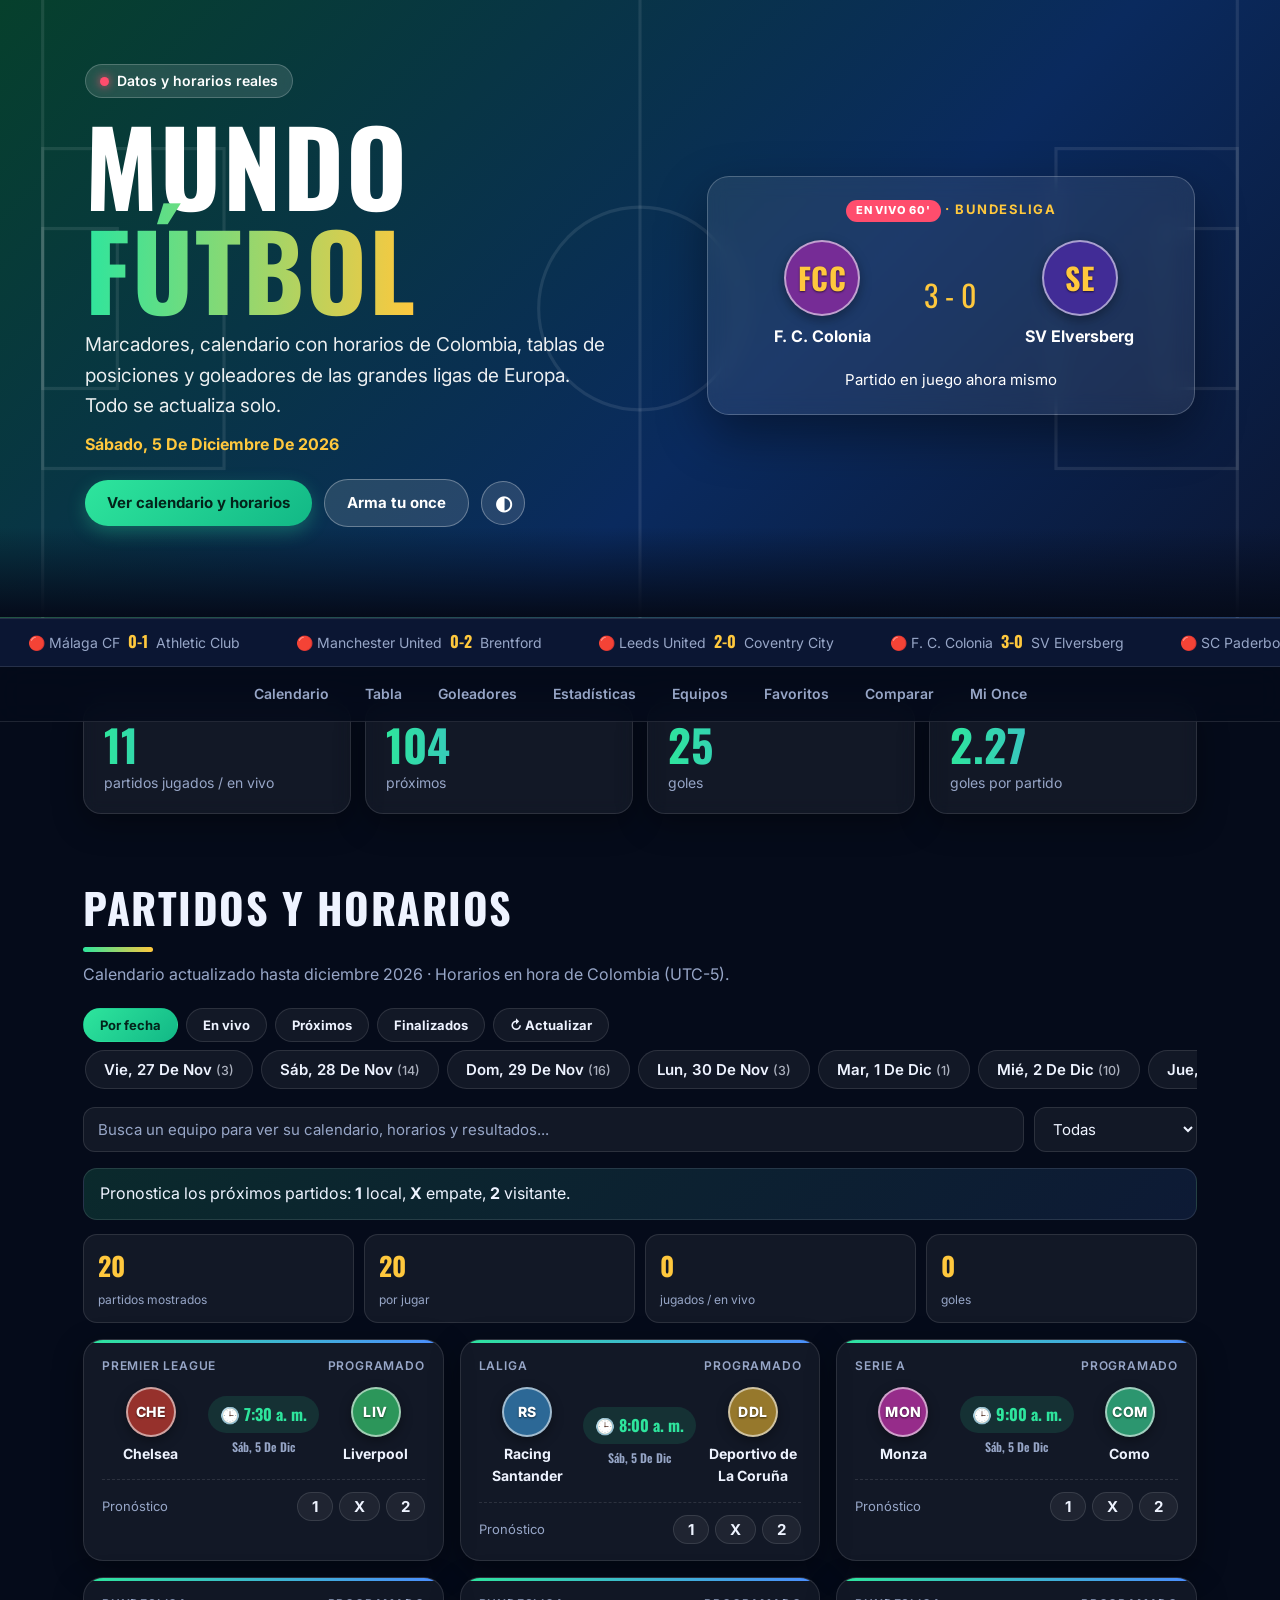
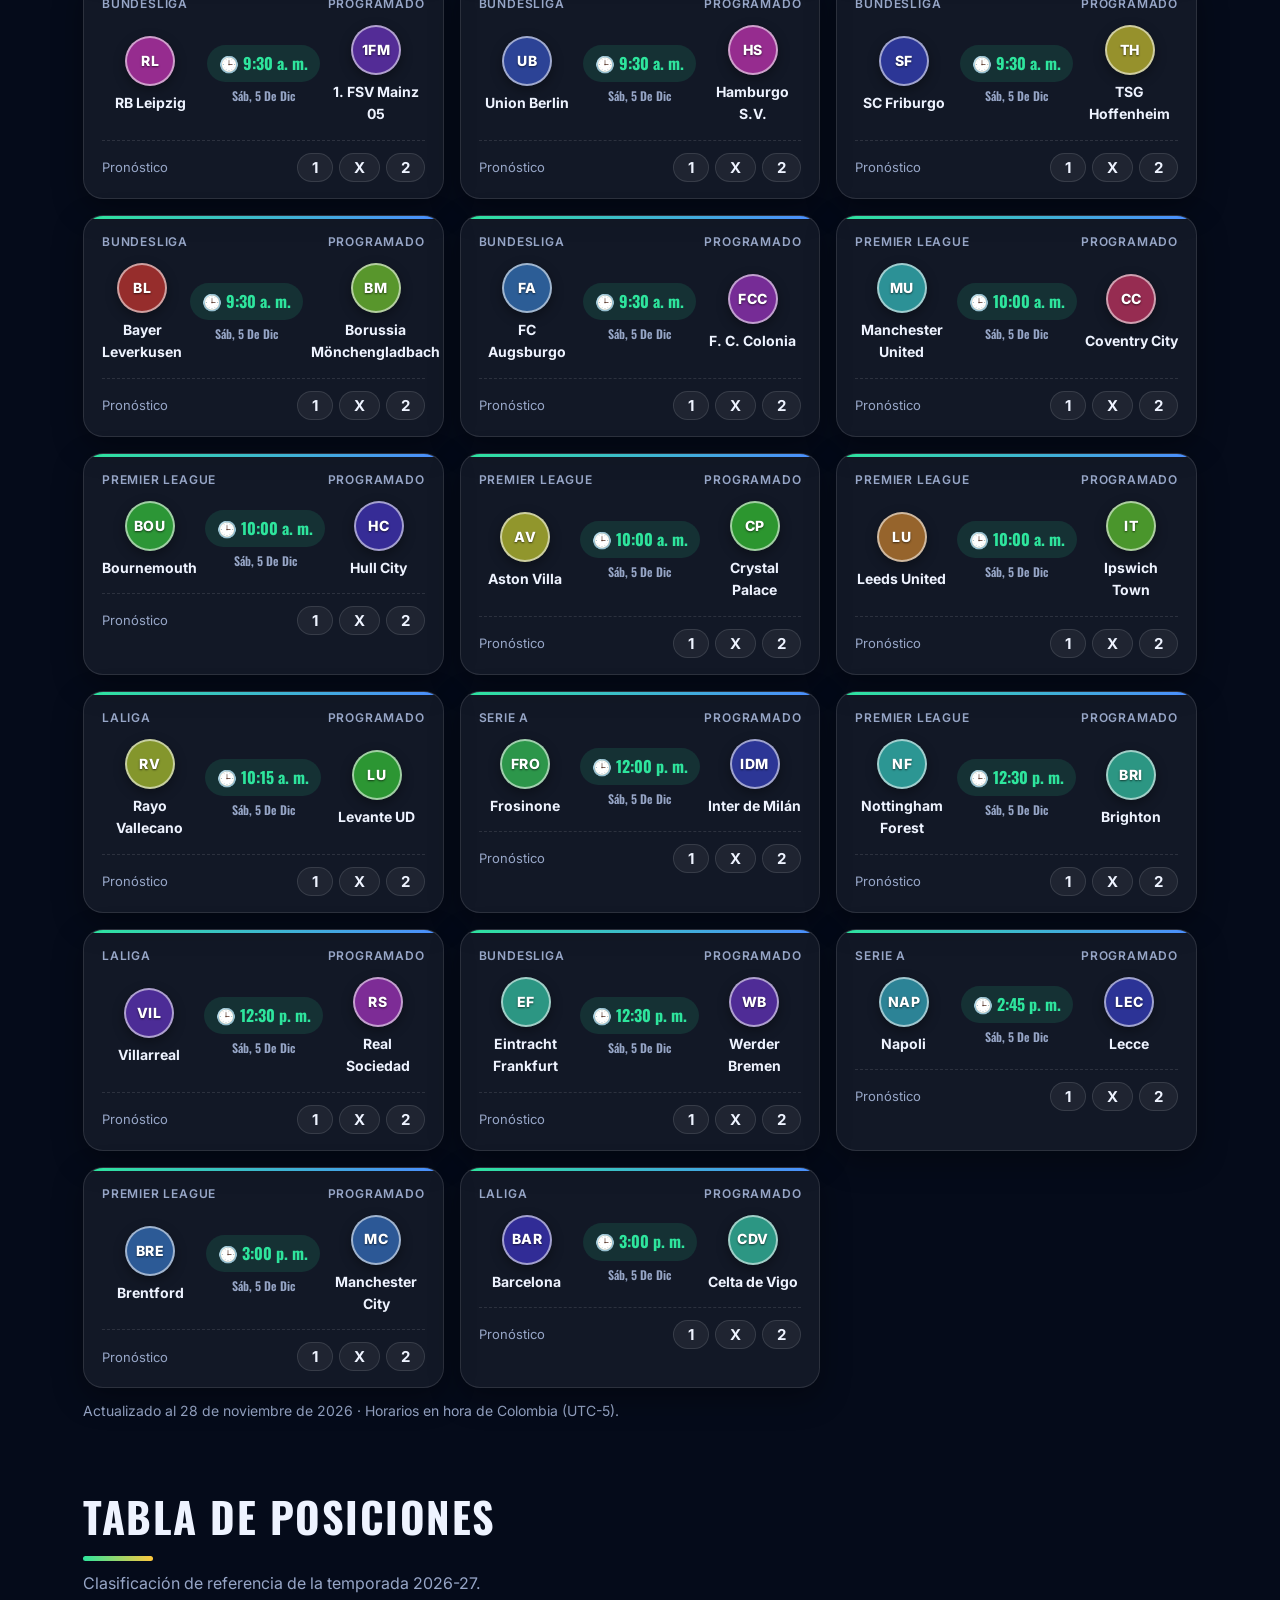
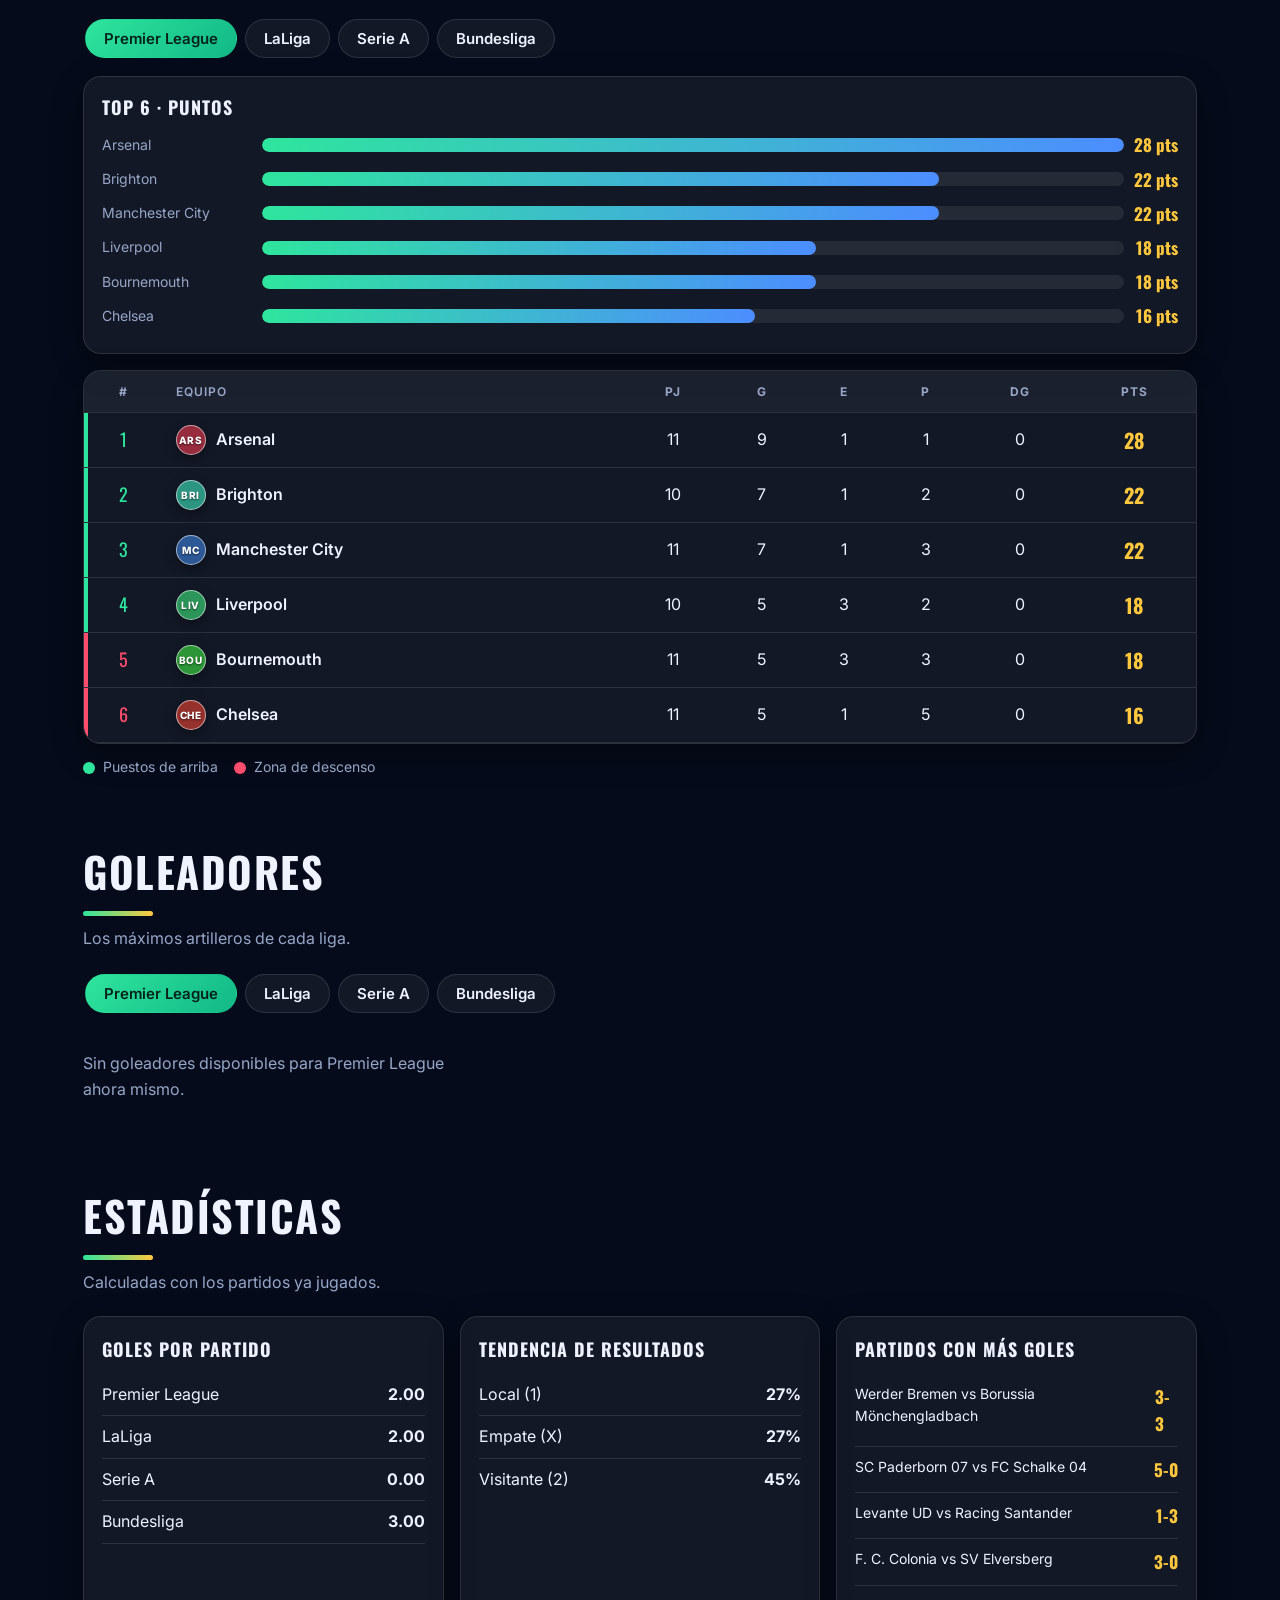
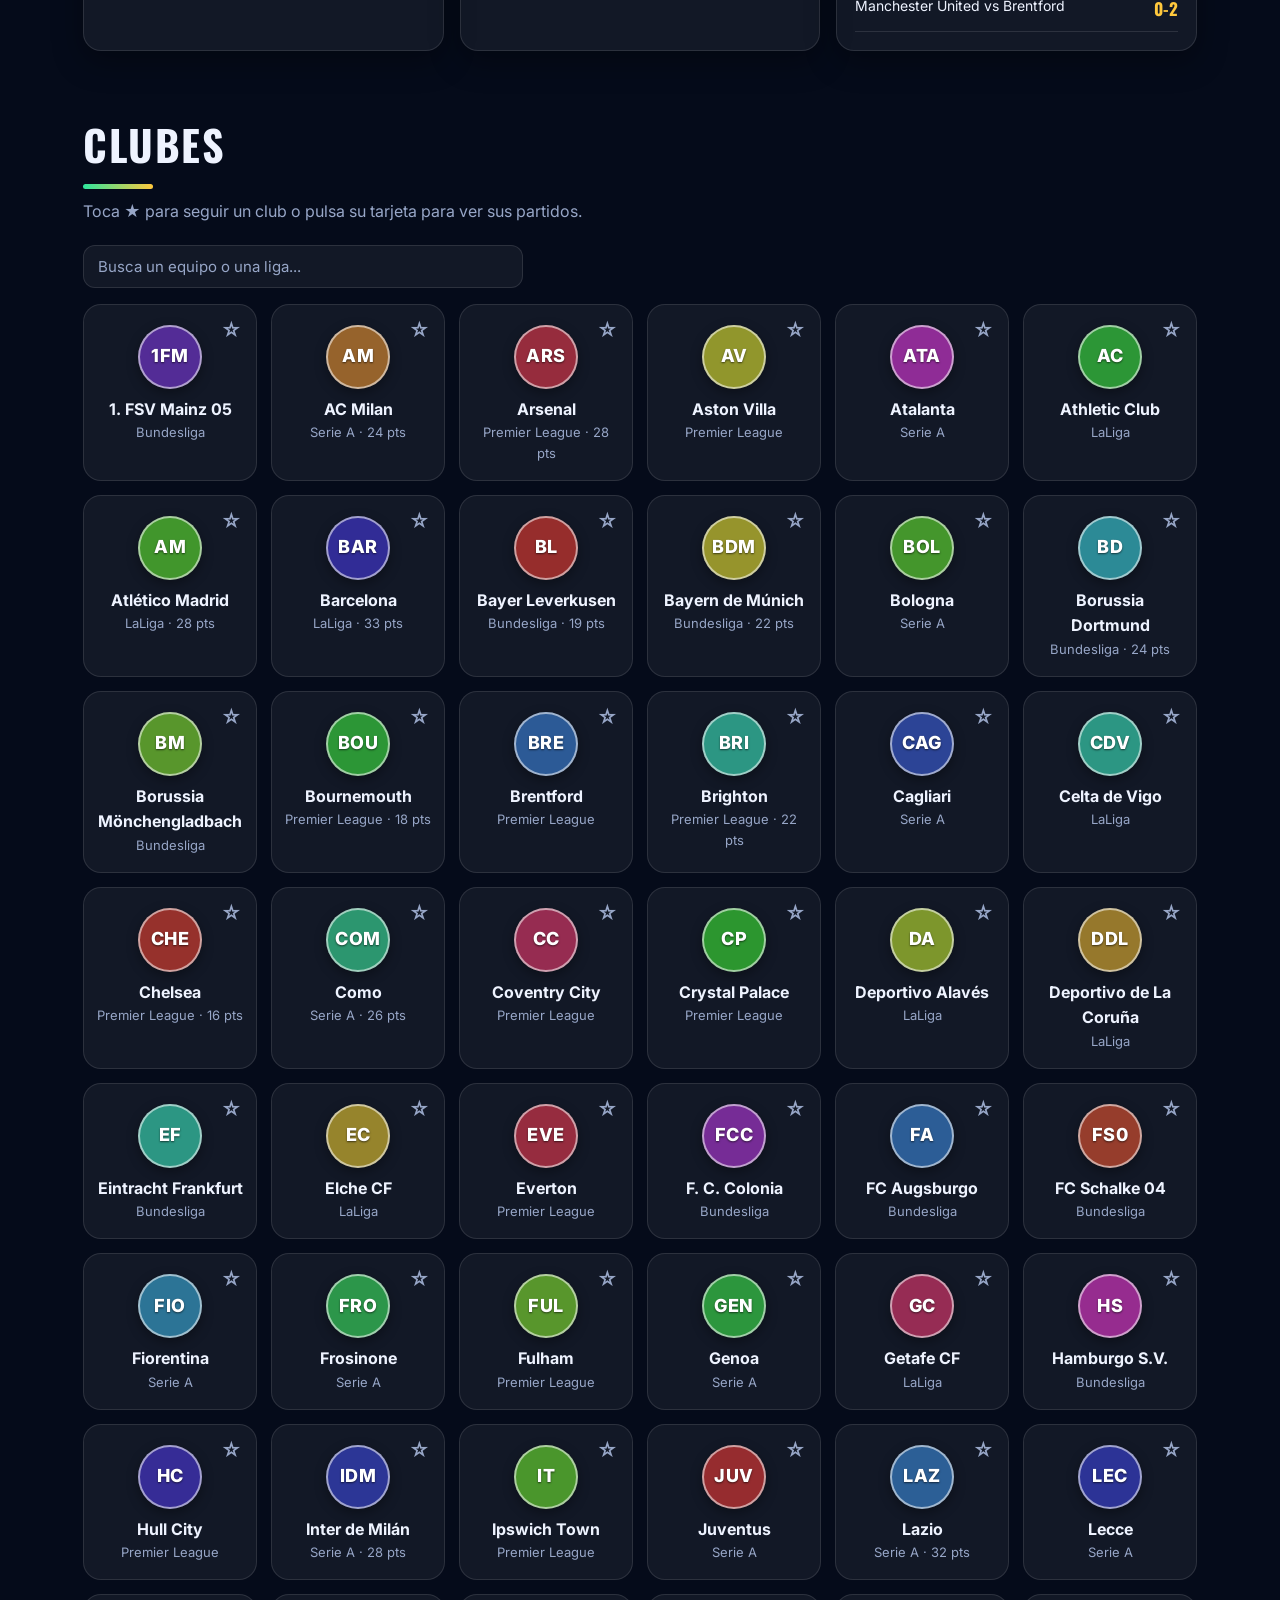
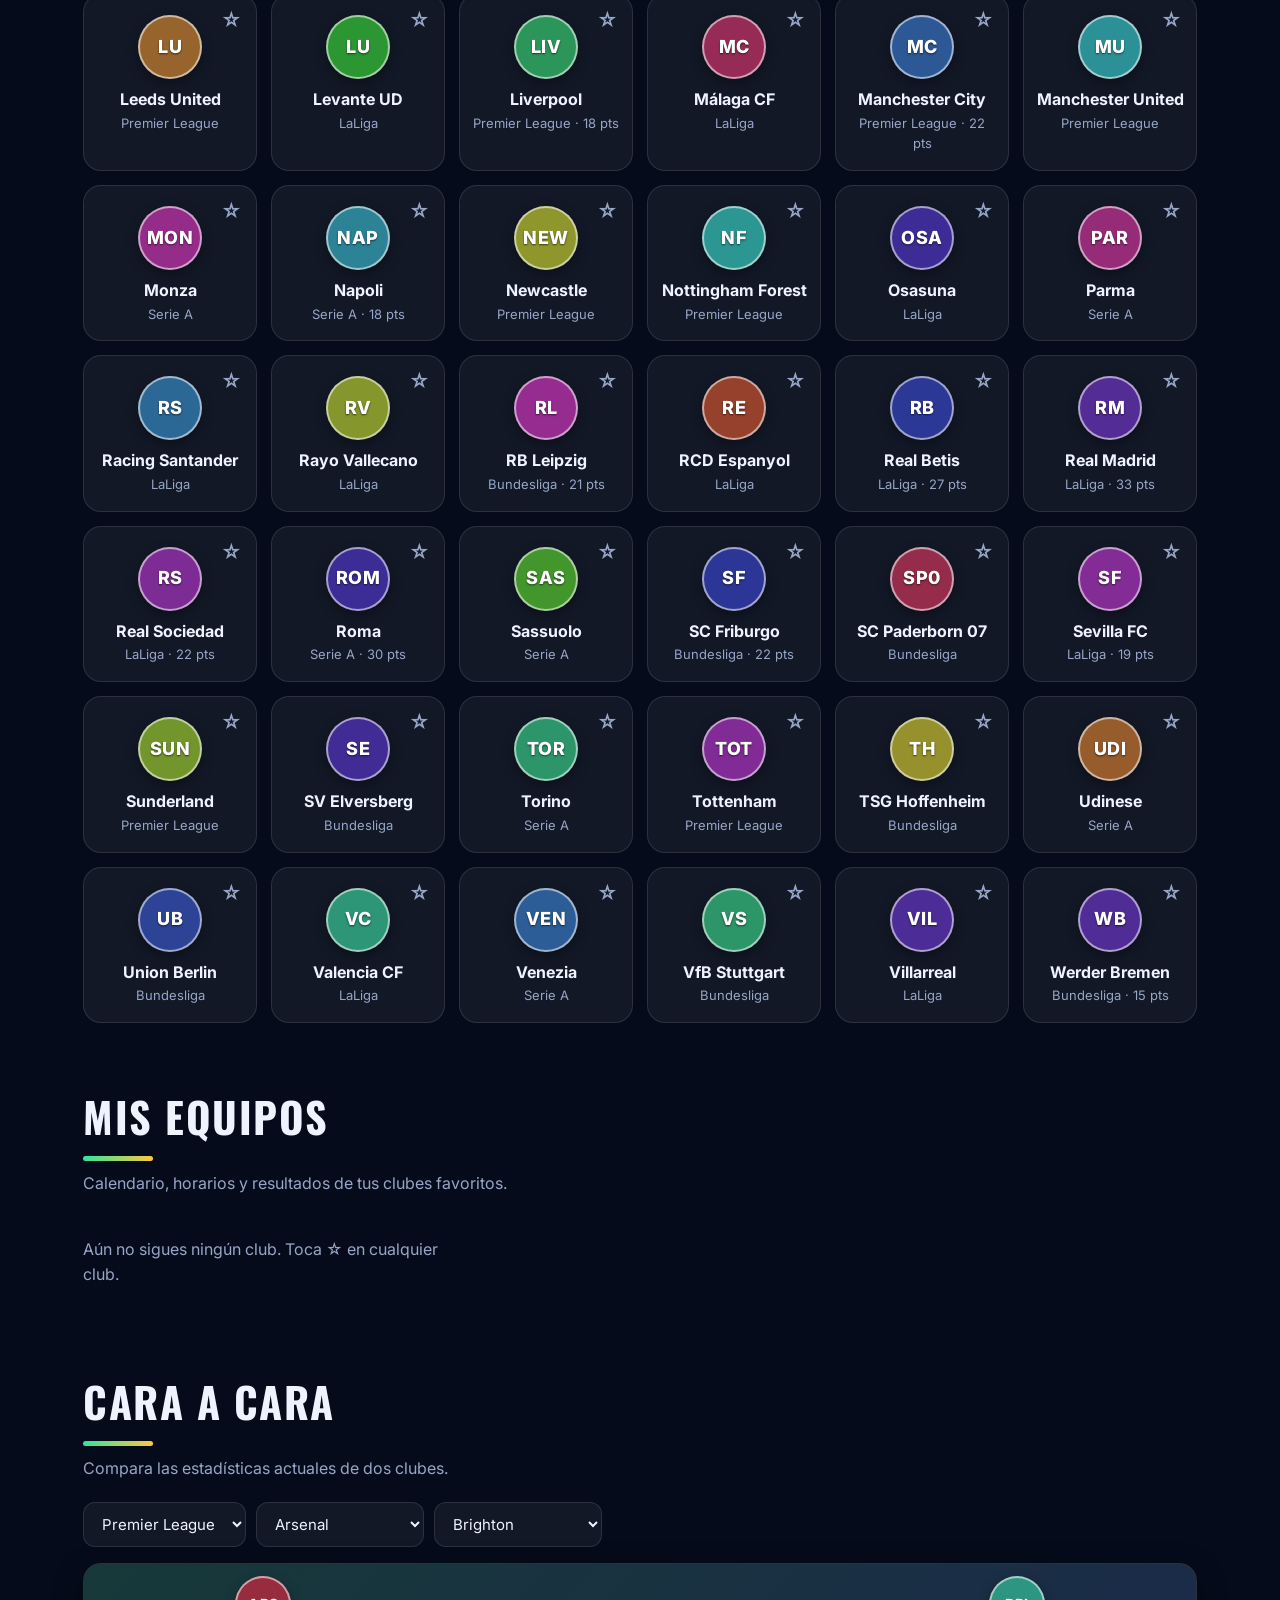
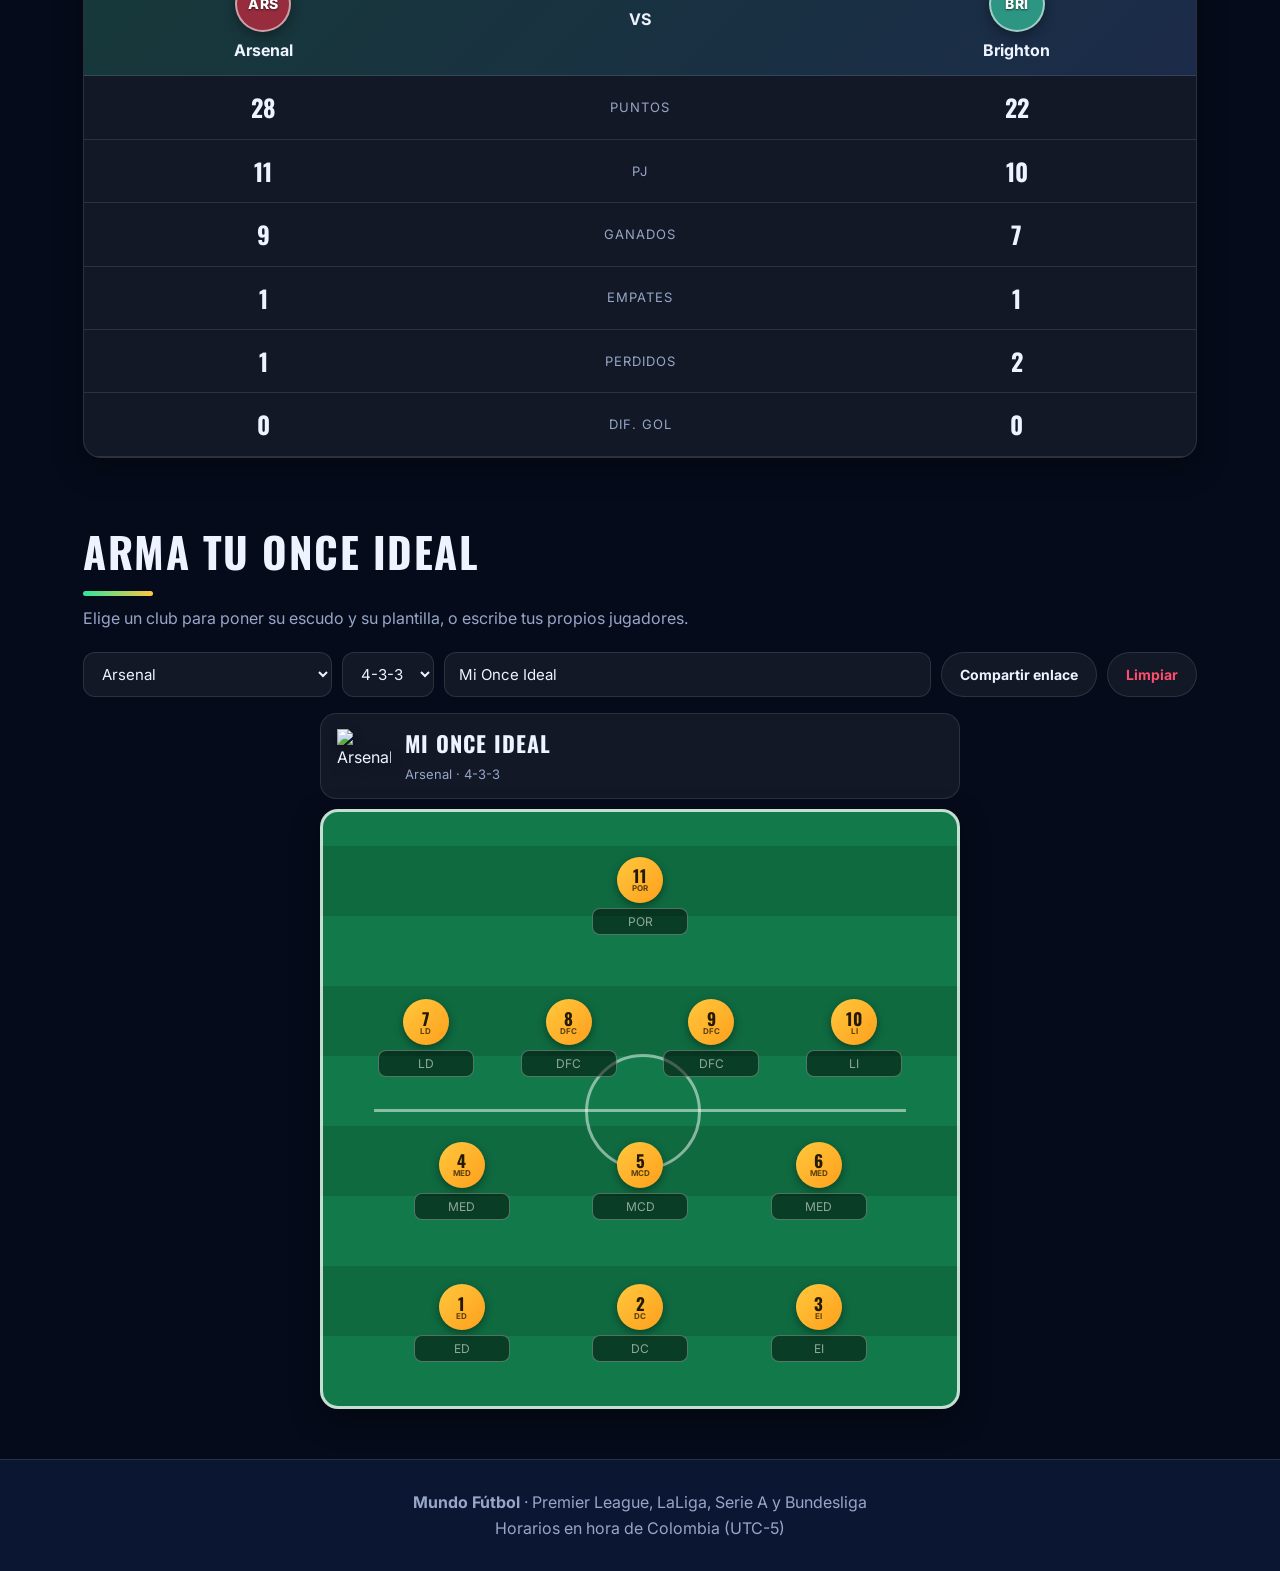
==== commit 7c5e4d75: "Update print statement from 'Hello' to 'Goodbye'" ====
--- a/index.html
+++ b/index.html
@@ -188,73 +188,215 @@
 let MODO_RESPALDO = false;
 
 const FALLBACK_PARTIDOS = `
-Premier League|11-21|07:30|Manchester City|Fulham|1|1
-Premier League|11-21|10:00|Aston Villa|Sunderland|0|0
-Premier League|11-21|10:00|Bournemouth|Nottingham Forest|2|0
-Premier League|11-21|10:00|Chelsea|Leeds United|1|4
-Premier League|11-21|10:00|Coventry City|Crystal Palace|3|2
-Premier League|11-21|10:00|Tottenham|Ipswich Town|2|0
-Premier League|11-21|12:30|Newcastle|Arsenal|2|2
-Premier League|11-22|09:00|Hull City|Brighton||
-Premier League|11-22|11:30|Liverpool|Manchester United||
-Premier League|11-23|15:00|Brentford|Everton||
-LaLiga|11-20|15:00|Athletic Bilbao|Espanyol|0|1
-LaLiga|11-21|08:00|Alavés|Deportivo|3|1
-LaLiga|11-21|10:15|Rayo Vallecano|Valencia|0|1
-LaLiga|11-21|12:30|Sevilla|Real Betis|1|1
-LaLiga|11-21|15:00|Real Madrid|Celta de Vigo|2|1
-Serie A|11-21|09:00|Como|Cagliari|2|0
-Serie A|11-21|09:00|Lazio|Lecce|3|0
-Serie A|11-21|12:00|Parma|Roma|1|5
-Serie A|11-21|14:45|Napoli|Torino|1|0
-Bundesliga|11-20|14:30|Bayern Múnich|Colonia|1|1
-Bundesliga|11-21|09:30|Leverkusen|Paderborn|4|0
-Bundesliga|11-21|09:30|Eintracht Frankfurt|Hoffenheim|1|0
-Bundesliga|11-21|09:30|Union Berlín|RB Leipzig|1|5
-Bundesliga|11-21|09:30|Gladbach|Dortmund|0|1
+LaLiga|2026-11-27|15:00|Levante UD|Racing Santander|1|3|final|
+Bundesliga|2026-11-27|14:30|Werder Bremen|Borussia Mönchengladbach|3|3|final|
+Serie A|2026-11-27|14:45|Venezia|Bologna|0|0|final|
+LaLiga|2026-11-28|08:00|Real Betis|Rayo Vallecano|0|1|final|
+Bundesliga|2026-11-28|09:30|F. C. Colonia|SV Elversberg|3|0|vivo|60'
+Bundesliga|2026-11-28|09:30|SC Paderborn 07|FC Schalke 04|5|0|vivo|57'
+Bundesliga|2026-11-28|09:30|1. FSV Mainz 05|Union Berlin|0|1|vivo|58'
+Bundesliga|2026-11-28|09:30|Hamburgo S.V.|Bayern de Múnich|0|0|vivo|59'
+Premier League|2026-11-28|10:00|Manchester United|Brentford|0|2|vivo|DT
+Premier League|2026-11-28|10:00|Leeds United|Coventry City|2|0|vivo|DT
+LaLiga|2026-11-28|10:15|Málaga CF|Athletic Club|0|1|vivo|32'
+Serie A|2026-11-28|12:00|Torino|Lazio|||previo|
+Bundesliga|2026-11-28|12:30|VfB Stuttgart|Eintracht Frankfurt|||previo|
+LaLiga|2026-11-28|12:30|Elche CF|Atlético Madrid|||previo|
+Premier League|2026-11-28|12:30|Ipswich Town|Aston Villa|||previo|
+Serie A|2026-11-28|14:45|Inter de Milán|Genoa|||previo|
+LaLiga|2026-11-28|15:00|Real Madrid|Deportivo Alavés|||previo|
+Serie A|2026-11-29|06:30|Udinese|Fiorentina|||previo|
+Premier League|2026-11-29|07:00|Everton|Liverpool|||previo|
+LaLiga|2026-11-29|08:00|Valencia CF|Osasuna|||previo|
+Serie A|2026-11-29|09:00|Sassuolo|Napoli|||previo|
+Premier League|2026-11-29|09:05|Brighton|Newcastle|||previo|
+Premier League|2026-11-29|09:05|Fulham|Bournemouth|||previo|
+Premier League|2026-11-29|09:05|Sunderland|Tottenham|||previo|
+Premier League|2026-11-29|09:05|Crystal Palace|Hull City|||previo|
+LaLiga|2026-11-29|10:15|Deportivo de La Coruña|Barcelona|||previo|
+Premier League|2026-11-29|11:30|Arsenal|Manchester City|||previo|
+Bundesliga|2026-11-29|11:30|TSG Hoffenheim|FC Augsburgo|||previo|
+Serie A|2026-11-29|12:00|Roma|Monza|||previo|
+LaLiga|2026-11-29|12:30|Celta de Vigo|Villarreal|||previo|
+Bundesliga|2026-11-29|13:30|Borussia Dortmund|Bayer Leverkusen|||previo|
+Serie A|2026-11-29|14:45|Como|Juventus|||previo|
+LaLiga|2026-11-29|15:00|Real Sociedad|Sevilla FC|||previo|
+Serie A|2026-11-30|12:30|Lecce|Atalanta|||previo|
+Serie A|2026-11-30|14:45|Cagliari|AC Milan|||previo|
+LaLiga|2026-11-30|15:00|RCD Espanyol|Getafe CF|||previo|
+Premier League|2026-12-01|15:00|Coventry City|Ipswich Town|||previo|
+LaLiga|2026-12-02|13:00|Real Sociedad|Real Madrid|||previo|
+Premier League|2026-12-02|14:30|Manchester City|Leeds United|||previo|
+Premier League|2026-12-02|14:30|Hull City|Nottingham Forest|||previo|
+Premier League|2026-12-02|14:30|Liverpool|Sunderland|||previo|
+Premier League|2026-12-02|14:30|Chelsea|Crystal Palace|||previo|
+Premier League|2026-12-02|15:15|Newcastle|Manchester United|||previo|
+Premier League|2026-12-02|15:15|Bournemouth|Brighton|||previo|
+Premier League|2026-12-02|15:15|Brentford|Arsenal|||previo|
+Premier League|2026-12-02|15:15|Aston Villa|Everton|||previo|
+LaLiga|2026-12-02|15:30|Barcelona|Atlético Madrid|||previo|
+Premier League|2026-12-03|15:00|Tottenham|Fulham|||previo|
+Serie A|2026-12-04|14:45|Bologna|Roma|||previo|
+Bundesliga|2026-12-04|14:30|Bayern de Múnich|SC Paderborn 07|||previo|
+LaLiga|2026-12-04|15:00|Deportivo Alavés|RCD Espanyol|||previo|
+Premier League|2026-12-05|07:30|Chelsea|Liverpool|||previo|
+LaLiga|2026-12-05|08:00|Racing Santander|Deportivo de La Coruña|||previo|
+Serie A|2026-12-05|09:00|Monza|Como|||previo|
+Bundesliga|2026-12-05|09:30|RB Leipzig|1. FSV Mainz 05|||previo|
+Bundesliga|2026-12-05|09:30|Union Berlin|Hamburgo S.V.|||previo|
+Bundesliga|2026-12-05|09:30|SC Friburgo|TSG Hoffenheim|||previo|
+Bundesliga|2026-12-05|09:30|Bayer Leverkusen|Borussia Mönchengladbach|||previo|
+Bundesliga|2026-12-05|09:30|FC Augsburgo|F. C. Colonia|||previo|
+Premier League|2026-12-05|10:00|Manchester United|Coventry City|||previo|
+Premier League|2026-12-05|10:00|Bournemouth|Hull City|||previo|
+Premier League|2026-12-05|10:00|Aston Villa|Crystal Palace|||previo|
+Premier League|2026-12-05|10:00|Leeds United|Ipswich Town|||previo|
+LaLiga|2026-12-05|10:15|Rayo Vallecano|Levante UD|||previo|
+Serie A|2026-12-05|12:00|Frosinone|Inter de Milán|||previo|
+Premier League|2026-12-05|12:30|Nottingham Forest|Brighton|||previo|
+LaLiga|2026-12-05|12:30|Villarreal|Real Sociedad|||previo|
+Bundesliga|2026-12-05|12:30|Eintracht Frankfurt|Werder Bremen|||previo|
+Serie A|2026-12-05|14:45|Napoli|Lecce|||previo|
+Premier League|2026-12-05|15:00|Brentford|Manchester City|||previo|
+LaLiga|2026-12-05|15:00|Barcelona|Celta de Vigo|||previo|
+Serie A|2026-12-06|06:30|Genoa|Torino|||previo|
+LaLiga|2026-12-06|08:00|Osasuna|Elche CF|||previo|
+Serie A|2026-12-06|09:00|Lazio|Atalanta|||previo|
+Premier League|2026-12-06|09:00|Everton|Fulham|||previo|
+Premier League|2026-12-06|09:00|Newcastle|Sunderland|||previo|
+Bundesliga|2026-12-06|09:30|FC Schalke 04|Borussia Dortmund|||previo|
+LaLiga|2026-12-06|10:15|Athletic Club|Real Madrid|||previo|
+Bundesliga|2026-12-06|11:30|SV Elversberg|VfB Stuttgart|||previo|
+Premier League|2026-12-06|11:30|Tottenham|Arsenal|||previo|
+Serie A|2026-12-06|12:00|Juventus|Udinese|||previo|
+LaLiga|2026-12-06|12:30|Getafe CF|Valencia CF|||previo|
+Serie A|2026-12-06|14:45|AC Milan|Parma|||previo|
+LaLiga|2026-12-06|15:00|Atlético Madrid|Real Betis|||previo|
+Serie A|2026-12-07|12:30|Venezia|Sassuolo|||previo|
+Serie A|2026-12-07|14:45|Fiorentina|Cagliari|||previo|
+LaLiga|2026-12-07|15:00|Sevilla FC|Málaga CF|||previo|
+Serie A|2026-12-11|14:45|Udinese|Frosinone|||previo|
+Bundesliga|2026-12-11|14:30|Hamburgo S.V.|FC Schalke 04|||previo|
+LaLiga|2026-12-11|15:00|Elche CF|Sevilla FC|||previo|
+LaLiga|2026-12-12|08:00|Levante UD|Deportivo Alavés|||previo|
+Serie A|2026-12-12|09:00|Cagliari|Venezia|||previo|
+Bundesliga|2026-12-12|09:30|VfB Stuttgart|Union Berlin|||previo|
+Bundesliga|2026-12-12|09:30|F. C. Colonia|RB Leipzig|||previo|
+Bundesliga|2026-12-12|09:30|SC Paderborn 07|SV Elversberg|||previo|
+Bundesliga|2026-12-12|09:30|Borussia Dortmund|FC Augsburgo|||previo|
+LaLiga|2026-12-12|10:15|Villarreal|Rayo Vallecano|||previo|
+Serie A|2026-12-12|12:00|Lecce|Sassuolo|||previo|
+LaLiga|2026-12-12|12:30|Málaga CF|Barcelona|||previo|
+Bundesliga|2026-12-12|12:30|Borussia Mönchengladbach|Eintracht Frankfurt|||previo|
+Serie A|2026-12-12|14:45|Como|Bologna|||previo|
+LaLiga|2026-12-12|15:00|Real Betis|Racing Santander|||previo|
+Serie A|2026-12-13|06:30|Lazio|Roma|||previo|
+LaLiga|2026-12-13|08:00|Atlético Madrid|Valencia CF|||previo|
+Serie A|2026-12-13|09:00|Inter de Milán|Torino|||previo|
+Bundesliga|2026-12-13|09:30|1. FSV Mainz 05|SC Friburgo|||previo|
+LaLiga|2026-12-13|10:15|Deportivo de La Coruña|Athletic Club|||previo|
+Bundesliga|2026-12-13|11:30|TSG Hoffenheim|Bayern de Múnich|||previo|
+Serie A|2026-12-13|12:00|Parma|Fiorentina|||previo|
+LaLiga|2026-12-13|12:30|Real Sociedad|Getafe CF|||previo|
+Bundesliga|2026-12-13|13:30|Werder Bremen|Bayer Leverkusen|||previo|
+Serie A|2026-12-13|14:45|Napoli|AC Milan|||previo|
+Serie A|2026-12-14|12:30|Atalanta|Genoa|||previo|
+Serie A|2026-12-14|14:45|Juventus|Monza|||previo|
+Bundesliga|2026-12-18|14:30|Bayern de Múnich|Werder Bremen|||previo|
 `;
 
 const FALLBACK_TABLAS = {
-  "Premier League":[["Arsenal",9,1,1,28],["Brighton",7,1,2,22],["Manchester City",7,1,3,22],["Bournemouth",5,3,3,18],["Liverpool",5,3,2,18],["Chelsea",5,1,5,16]],
-  "LaLiga":[["Barcelona",11,0,1,33],["Real Madrid",11,0,2,33],["Atlético Madrid",9,1,2,28],["Real Betis",8,3,2,27],["Real Sociedad",7,1,4,22],["Sevilla",5,4,4,19]],
-  "Serie A":[["Lazio",10,2,0,32],["Roma",9,3,0,30],["Inter",9,1,1,28],["Como",8,2,2,26],["Milan",7,3,1,24],["Napoli",5,3,4,18]],
-  "Bundesliga":[["Dortmund",7,3,0,24],["Bayern Múnich",6,4,0,22],["Friburgo",7,1,2,22],["RB Leipzig",7,0,3,21],["Leverkusen",6,1,3,19],["Werder Bremen",4,3,2,15]]
+  "Premier League":[["Arsenal",9,1,1,28],["Brighton",7,1,2,22],["Manchester City",7,1,3,22],["Liverpool",5,3,2,18],["Bournemouth",5,3,3,18],["Chelsea",5,1,5,16]],
+  "LaLiga":[["Barcelona",11,0,1,33],["Real Madrid",11,0,2,33],["Atlético Madrid",9,1,2,28],["Real Betis",8,3,2,27],["Real Sociedad",7,1,4,22],["Sevilla FC",5,4,4,19]],
+  "Serie A":[["Lazio",10,2,0,32],["Roma",9,3,0,30],["Inter de Milán",9,1,1,28],["Como",8,2,2,26],["AC Milan",7,3,1,24],["Napoli",5,3,4,18]],
+  "Bundesliga":[["Borussia Dortmund",7,3,0,24],["Bayern de Múnich",6,4,0,22],["SC Friburgo",7,1,2,22],["RB Leipzig",7,0,3,21],["Bayer Leverkusen",6,1,3,19],["Werder Bremen",4,3,2,15]]
 };
 
 let ESCUDOS_OFICIALES = {
-  "Arsenal":"https://a.espncdn.com/i/teamlogos/soccer/500/359.png","Aston Villa":"https://a.espncdn.com/i/teamlogos/soccer/500/362.png",
-  "Bournemouth":"https://a.espncdn.com/i/teamlogos/soccer/500/349.png","Brentford":"https://a.espncdn.com/i/teamlogos/soccer/500/337.png",
-  "Brighton":"https://a.espncdn.com/i/teamlogos/soccer/500/331.png","Chelsea":"https://a.espncdn.com/i/teamlogos/soccer/500/363.png",
-  "Crystal Palace":"https://a.espncdn.com/i/teamlogos/soccer/500/384.png","Everton":"https://a.espncdn.com/i/teamlogos/soccer/500/368.png",
-  "Fulham":"https://a.espncdn.com/i/teamlogos/soccer/500/370.png","Leicester":"https://a.espncdn.com/i/teamlogos/soccer/500/375.png",
-  "Liverpool":"https://a.espncdn.com/i/teamlogos/soccer/500/364.png","Man City":"https://a.espncdn.com/i/teamlogos/soccer/500/382.png",
-  "Man United":"https://a.espncdn.com/i/teamlogos/soccer/500/360.png","Newcastle":"https://a.espncdn.com/i/teamlogos/soccer/500/361.png",
-  "Nottm Forest":"https://a.espncdn.com/i/teamlogos/soccer/500/393.png","Southampton":"https://a.espncdn.com/i/teamlogos/soccer/500/376.png",
-  "Tottenham":"https://a.espncdn.com/i/teamlogos/soccer/500/367.png","West Ham":"https://a.espncdn.com/i/teamlogos/soccer/500/371.png",
-  "Wolves":"https://a.espncdn.com/i/teamlogos/soccer/500/380.png","Alavés":"https://a.espncdn.com/i/teamlogos/soccer/500/96.png",
-  "Athletic Club":"https://a.espncdn.com/i/teamlogos/soccer/500/93.png","Atlético Madrid":"https://a.espncdn.com/i/teamlogos/soccer/500/1068.png",
-  "Barcelona":"https://a.espncdn.com/i/teamlogos/soccer/500/83.png","Celta Vigo":"https://a.espncdn.com/i/teamlogos/soccer/500/85.png",
-  "Espanyol":"https://a.espncdn.com/i/teamlogos/soccer/500/88.png","Getafe":"https://a.espncdn.com/i/teamlogos/soccer/500/2922.png",
-  "Girona":"https://a.espncdn.com/i/teamlogos/soccer/500/9812.png","Las Palmas":"https://a.espncdn.com/i/teamlogos/soccer/500/98.png",
-  "Leganés":"https://a.espncdn.com/i/teamlogos/soccer/500/17534.png","Mallorca":"https://a.espncdn.com/i/teamlogos/soccer/500/84.png",
-  "Osasuna":"https://a.espncdn.com/i/teamlogos/soccer/500/97.png","Rayo Vallecano":"https://a.espncdn.com/i/teamlogos/soccer/500/101.png",
-  "Real Betis":"https://a.espncdn.com/i/teamlogos/soccer/500/244.png","Real Madrid":"https://a.espncdn.com/i/teamlogos/soccer/500/86.png",
-  "Real Sociedad":"https://a.espncdn.com/i/teamlogos/soccer/500/89.png","Sevilla":"https://a.espncdn.com/i/teamlogos/soccer/500/243.png",
-  "Valencia":"https://a.espncdn.com/i/teamlogos/soccer/500/94.png","Valladolid":"https://a.espncdn.com/i/teamlogos/soccer/500/95.png",
-  "Villarreal":"https://a.espncdn.com/i/teamlogos/soccer/500/102.png","AC Milan":"https://a.espncdn.com/i/teamlogos/soccer/500/103.png",
-  "Atalanta":"https://a.espncdn.com/i/teamlogos/soccer/500/105.png","Bologna":"https://a.espncdn.com/i/teamlogos/soccer/500/107.png",
-  "Fiorentina":"https://a.espncdn.com/i/teamlogos/soccer/500/109.png","Inter":"https://a.espncdn.com/i/teamlogos/soccer/500/110.png",
-  "Juventus":"https://a.espncdn.com/i/teamlogos/soccer/500/111.png","Lazio":"https://a.espncdn.com/i/teamlogos/soccer/500/112.png",
-  "Napoli":"https://a.espncdn.com/i/teamlogos/soccer/500/114.png","AS Roma":"https://a.espncdn.com/i/teamlogos/soccer/500/104.png",
-  "Bayern Munich":"https://a.espncdn.com/i/teamlogos/soccer/500/132.png","Borussia Dortmund":"https://a.espncdn.com/i/teamlogos/soccer/500/124.png",
-  "Bayer Leverkusen":"https://a.espncdn.com/i/teamlogos/soccer/500/131.png","RB Leipzig":"https://a.espncdn.com/i/teamlogos/soccer/500/11420.png",
-  "Eintracht Frankfurt":"https://a.espncdn.com/i/teamlogos/soccer/500/125.png","VfB Stuttgart":"https://a.espncdn.com/i/teamlogos/soccer/500/134.png"
+  "Arsenal":"https://ssl.gstatic.com/onebox/media/sports/logos/optimized/4us2nCgl6kgZc0t3hpW75Q_500x500.png",
+  "Aston Villa":"https://ssl.gstatic.com/onebox/media/sports/logos/optimized/uyNNelfnFvCEnsLrUL-j2Q_500x500.png",
+  "Bournemouth":"https://ssl.gstatic.com/onebox/media/sports/logos/optimized/IcOt-hrK04B-RlRwI3R0yA_500x500.png",
+  "Brentford":"https://ssl.gstatic.com/onebox/media/sports/logos/optimized/QOUce0WQBYqnkSmN6_TxGA_500x500.png",
+  "Brighton":"https://ssl.gstatic.com/onebox/media/sports/logos/optimized/EKIe0e-ZIphOcfQAwsuEEQ_500x500.png",
+  "Chelsea":"https://ssl.gstatic.com/onebox/media/sports/logos/optimized/fhBITrIlbQxhVB6IjxUO6Q_500x500.png",
+  "Coventry City":"https://ssl.gstatic.com/onebox/media/sports/logos/optimized/KHpmY4tIwqiutl8Cfl0MAw_500x500.png",
+  "Crystal Palace":"https://ssl.gstatic.com/onebox/media/sports/logos/optimized/8piQOzndGmApKYTcvyN9vA_500x500.png",
+  "Everton":"https://ssl.gstatic.com/onebox/media/sports/logos/optimized/C3J47ea36cMBc4XPbp9aaA_500x500.png",
+  "Fulham":"https://ssl.gstatic.com/onebox/media/sports/logos/optimized/Gh7_5p3n364p4vxeM8FhNg_500x500.png",
+  "Hull City":"https://ssl.gstatic.com/onebox/media/sports/logos/optimized/riiyZbb1JHuFQgZ3831jUQ_500x500.png",
+  "Ipswich Town":"https://ssl.gstatic.com/onebox/media/sports/logos/optimized/56vquJBk5U16Dng7txLXCw_500x500.png",
+  "Leeds United":"https://ssl.gstatic.com/onebox/media/sports/logos/optimized/5dqfOKpjjW6EwTAx_FysKQ_500x500.png",
+  "Liverpool":"https://ssl.gstatic.com/onebox/media/sports/logos/optimized/nGfV05dipbAc7zzojivKew_500x500.png",
+  "Manchester City":"https://ssl.gstatic.com/onebox/media/sports/logos/optimized/z44l-a0W1v5FmgPnemV6Xw_500x500.png",
+  "Manchester United":"https://ssl.gstatic.com/onebox/media/sports/logos/optimized/udQ6ns69PctCv143h-GeYw_500x500.png",
+  "Newcastle":"https://ssl.gstatic.com/onebox/media/sports/logos/optimized/96CcNNQ0AYDAbssP0V9LuQ_500x500.png",
+  "Nottingham Forest":"https://ssl.gstatic.com/onebox/media/sports/logos/optimized/Zr6FbE-8pDH7UBpWCO8U9A_500x500.png",
+  "Sunderland":"https://ssl.gstatic.com/onebox/media/sports/logos/optimized/CQFeTfHrtxqgr3VKWtTwfA_500x500.png",
+  "Tottenham":"https://ssl.gstatic.com/onebox/media/sports/logos/optimized/k3Q_mKE98Dnohrcea0JFgQ_500x500.png",
+  "Athletic Club":"https://ssl.gstatic.com/onebox/media/sports/logos/WnwStUjLyaWfqWoT2gpX-w_500x500.png",
+  "Atlético Madrid":"https://ssl.gstatic.com/onebox/media/sports/logos/optimized/pEqmA7CL-VRo4Llq3rwIPA_500x500.png",
+  "Barcelona":"https://ssl.gstatic.com/onebox/media/sports/logos/optimized/paYnEE8hcrP96neHRNofhQ_500x500.png",
+  "Celta de Vigo":"https://ssl.gstatic.com/onebox/media/sports/logos/optimized/wpdhixHP_sloegfP0UlwAw_500x500.png",
+  "Deportivo Alavés":"https://ssl.gstatic.com/onebox/media/sports/logos/optimized/RUcTOeFcBc7q7uku1nR_iQ_500x500.png",
+  "Deportivo de La Coruña":"https://ssl.gstatic.com/onebox/media/sports/logos/24AIbS9gqrkm2oS_PKqKEw_500x500.png",
+  "Elche CF":"https://ssl.gstatic.com/onebox/media/sports/logos/optimized/uyyqqxLIYT_lQIXRyMI_RA_500x500.png",
+  "Getafe CF":"https://ssl.gstatic.com/onebox/media/sports/logos/optimized/1UDHZMdKZD15W5gus7dJyg_500x500.png",
+  "Levante UD":"https://ssl.gstatic.com/onebox/media/sports/logos/optimized/SQB-jlVosxVV1Ce79FhbOA_500x500.png",
+  "Málaga CF":"https://ssl.gstatic.com/onebox/media/sports/logos/optimized/cPQnNrl3qcM5x70V14TuYA_500x500.png",
+  "Osasuna":"https://ssl.gstatic.com/onebox/media/sports/logos/optimized/pk-hNCNpGM_JDoHHvLVF-Q_500x500.png",
+  "Racing Santander":"https://ssl.gstatic.com/onebox/media/sports/logos/optimized/2qlWr1sH_7xAfbRZDRoK3A_500x500.png",
+  "Rayo Vallecano":"https://ssl.gstatic.com/onebox/media/sports/logos/WVBerNAwvOewUNzDJKnuww_500x500.png",
+  "RCD Espanyol":"https://ssl.gstatic.com/onebox/media/sports/logos/optimized/TKitIqelDyN6M-kYt4Uc0g_500x500.png",
+  "Real Betis":"https://ssl.gstatic.com/onebox/media/sports/logos/optimized/XDClkrMKtkm3UTP2YKN6oQ_500x500.png",
+  "Real Madrid":"https://ssl.gstatic.com/onebox/media/sports/logos/optimized/Th4fAVAZeCJWRcKoLW7koA_500x500.png",
+  "Real Sociedad":"https://ssl.gstatic.com/onebox/media/sports/logos/optimized/w8tb1aeBfVZIj9tZXf7eZg_500x500.png",
+  "Sevilla FC":"https://ssl.gstatic.com/onebox/media/sports/logos/optimized/hCTs5EX3WjCMC5Jl3QE4Rw_500x500.png",
+  "Valencia CF":"https://ssl.gstatic.com/onebox/media/sports/logos/optimized/QPbjvDwI_0Wuu4tCS2O6uw_500x500.png",
+  "Villarreal":"https://ssl.gstatic.com/onebox/media/sports/logos/optimized/WKH7Ak5cYD6Qm1EEqXzmVw_500x500.png",
+  "AC Milan":"https://ssl.gstatic.com/onebox/media/sports/logos/optimized/0E1JciuKLW0EbG48I5cFRQ_500x500.png",
+  "Atalanta":"https://ssl.gstatic.com/onebox/media/sports/logos/aRlyKnUTdE3GoCZaofdwvg_500x500.png",
+  "Bologna":"https://ssl.gstatic.com/onebox/media/sports/logos/optimized/WnKdNmw06v2lz7HjhqPRPw_500x500.png",
+  "Cagliari":"https://ssl.gstatic.com/onebox/media/sports/logos/optimized/e9XfySyGdfyJ4UzEkYwENw_500x500.png",
+  "Como":"https://ssl.gstatic.com/onebox/media/sports/logos/13phr148I8nZgDiw1df0dQ_500x500.png",
+  "Fiorentina":"https://ssl.gstatic.com/onebox/media/sports/logos/optimized/h-HS2cEVCwMJZFSlwYeWmA_500x500.png",
+  "Frosinone":"https://ssl.gstatic.com/onebox/media/sports/logos/optimized/_J6w-PL2RjW-fRR-D7Dl-w_500x500.png",
+  "Genoa":"https://ssl.gstatic.com/onebox/media/sports/logos/optimized/85QkdgIOpAt-_EuQ9mKTPg_500x500.png",
+  "Inter de Milán":"https://ssl.gstatic.com/onebox/media/sports/logos/optimized/l2-icwsMhIvsbRw8AwC1yg_500x500.png",
+  "Juventus":"https://ssl.gstatic.com/onebox/media/sports/logos/optimized/Y5vu3UZBApWMe4i66MimpA_500x500.png",
+  "Lazio":"https://ssl.gstatic.com/onebox/media/sports/logos/optimized/VCmS5WyitnqY3ECAr0UYGw_500x500.png",
+  "Lecce":"https://ssl.gstatic.com/onebox/media/sports/logos/optimized/tIaC5FB7Gm8CIULc77qMjg_500x500.png",
+  "Monza":"https://ssl.gstatic.com/onebox/media/sports/logos/optimized/g2S0HUWrWZX9hwKC87W11Q_500x500.png",
+  "Napoli":"https://ssl.gstatic.com/onebox/media/sports/logos/optimized/ueX_32AIja-hLmJSHpUuFg_500x500.png",
+  "Parma":"https://ssl.gstatic.com/onebox/media/sports/logos/optimized/Pr7ZXZlx34eEXdUMTkLvkw_500x500.png",
+  "Roma":"https://ssl.gstatic.com/onebox/media/sports/logos/optimized/BQdP4jUBFJfG7U_JBsFIMg_500x500.png",
+  "Sassuolo":"https://ssl.gstatic.com/onebox/media/sports/logos/optimized/GoeTFIVAZLA5JWk0-A6B0A_500x500.png",
+  "Torino":"https://ssl.gstatic.com/onebox/media/sports/logos/optimized/ovE3HSEx4GWXkW8GU7KVhA_500x500.png",
+  "Udinese":"https://ssl.gstatic.com/onebox/media/sports/logos/optimized/92Aw_iasBENKmzvdpbTpHQ_500x500.png",
+  "Venezia":"https://ssl.gstatic.com/onebox/media/sports/logos/optimized/S5qwh0Wd4RMAX-XRKTNgmA_500x500.png",
+  "Bayer Leverkusen":"https://ssl.gstatic.com/onebox/media/sports/logos/optimized/0zIcXiwD_JGY482DFC28Lw_500x500.png",
+  "Bayern de Múnich":"https://ssl.gstatic.com/onebox/media/sports/logos/optimized/-_cmntP5q_pHL7g5LfkRiw_500x500.png",
+  "Borussia Dortmund":"https://ssl.gstatic.com/onebox/media/sports/logos/optimized/FZnTSH2rbHFos4BnlWAItw_500x500.png",
+  "Borussia Mönchengladbach":"https://ssl.gstatic.com/onebox/media/sports/logos/optimized/HFg_gp-vbuL7z1Othoa0ZA_500x500.png",
+  "Eintracht Frankfurt":"https://ssl.gstatic.com/onebox/media/sports/logos/optimized/VOizBJPDHnvnSaU3XPVGAw_500x500.png",
+  "F. C. Colonia":"https://ssl.gstatic.com/onebox/media/sports/logos/optimized/W94hx-q1SdXOZBrW6RSSVg_500x500.png",
+  "FC Augsburgo":"https://ssl.gstatic.com/onebox/media/sports/logos/optimized/gjz1Ml0qpVQuY3leN4z8mQ_500x500.png",
+  "FC Schalke 04":"https://ssl.gstatic.com/onebox/media/sports/logos/optimized/3CjFxnIvrHJ1-pJq6B5ZQw_500x500.png",
+  "Hamburgo S.V.":"https://ssl.gstatic.com/onebox/media/sports/logos/optimized/rXMk0PE2dKMpL6sVX9sTQQ_500x500.png",
+  "RB Leipzig":"https://ssl.gstatic.com/onebox/media/sports/logos/optimized/R7-Lqc_SDxd97uWgoeUQ-g_500x500.png",
+  "SC Friburgo":"https://ssl.gstatic.com/onebox/media/sports/logos/optimized/s0YO0sK9qrioMnzJuFGKuw_500x500.png",
+  "SC Paderborn 07":"https://ssl.gstatic.com/onebox/media/sports/logos/3l_PPHbYMzjYiLFICHzI0g_500x500.png",
+  "SV Elversberg":"https://ssl.gstatic.com/onebox/media/sports/logos/optimized/23mYCieJHbCn0bq8zzLk0Q_500x500.png",
+  "TSG Hoffenheim":"https://ssl.gstatic.com/onebox/media/sports/logos/optimized/zlO6wgTW2QB30eOypHGxDg_500x500.png",
+  "Union Berlin":"https://ssl.gstatic.com/onebox/media/sports/logos/optimized/GwTUpL7hUPuzZD7Ac2ZSug_500x500.png",
+  "VfB Stuttgart":"https://ssl.gstatic.com/onebox/media/sports/logos/optimized/Mb7ftPNxpqXK9QE8744byg_500x500.png",
+  "Werder Bremen":"https://ssl.gstatic.com/onebox/media/sports/logos/optimized/v4G9srMr-9IWDhCXiPhAIw_500x500.png",
+  "1. FSV Mainz 05":"https://ssl.gstatic.com/onebox/media/sports/logos/optimized/6yQg2A2yNHWLcuPiCKwNgg_500x500.png"
 };
 
 const ALIAS_LOGO = {
   "Manchester City":"Man City","Manchester United":"Man United","Nottingham Forest":"Nottm Forest",
-  "Bayern Múnich":"Bayern Munich","Athletic Bilbao":"Athletic Club","Celta de Vigo":"Celta Vigo",
-  "Milan":"AC Milan","Roma":"AS Roma","Dortmund":"Borussia Dortmund","Leverkusen":"Bayer Leverkusen","Stuttgart":"VfB Stuttgart"
+  "Bayern Múnich":"Bayern de Múnich","Athletic Bilbao":"Athletic Club","Celta de Vigo":"Celta de Vigo",
+  "Milan":"AC Milan","Roma":"Roma","Dortmund":"Borussia Dortmund","Leverkusen":"Bayer Leverkusen","Stuttgart":"VfB Stuttgart"
 };
 
 const FORMACIONES = {
@@ -364,15 +506,15 @@
 }
 
 async function fetchJSON(url){
-  try { return await fetchConTimeout(url, 6500); } catch(e1) {}
-  try { return await fetchConTimeout("https://api.codetabs.com/v1/proxy?quest=" + encodeURIComponent(url), 7000); } catch(e2) {}
-  return await fetchConTimeout("https://api.allorigins.win/raw?url=" + encodeURIComponent(url), 7000);
+  try { return await fetchConTimeout(url, 6000); } catch(e1) {}
+  try { return await fetchConTimeout("https://api.codetabs.com/v1/proxy?quest=" + encodeURIComponent(url), 6500); } catch(e2) {}
+  return await fetchConTimeout("https://api.allorigins.win/raw?url=" + encodeURIComponent(url), 6500);
 }
 
 function rangoFechasAPI(){
   const fmt = d => d.toLocaleDateString("sv-SE", {timeZone:"America/Bogota"}).replace(/-/g, "");
-  const a = new Date(); a.setDate(a.getDate() - 14);
-  const b = new Date(); b.setDate(b.getDate() + 21);
+  const a = new Date(); a.setDate(a.getDate() - 10);
+  const b = new Date(); b.setDate(b.getDate() + 90);
   return fmt(a) + "-" + fmt(b);
 }
 
@@ -385,9 +527,20 @@
 
 function cargarRespaldoPartidos(){
   PARTIDOS = FALLBACK_PARTIDOS.trim().split("\n").map(l => {
-    const [liga,f,hora,local,visita,gl,gv] = l.split("|");
-    const ok = gl !== undefined && gl !== "";
-    return {liga, fecha:"2026-"+f, hora, estadio:"", local, visita, gl: ok?+gl:null, gv: ok?+gv:null, estado: ok?"final":"previo", reloj:""};
+    const [liga,fecha,hora,local,visita,gl,gv,estado,reloj] = l.split("|");
+    const tieneGol = gl !== undefined && gl !== "";
+    return {
+      liga,
+      fecha,
+      hora,
+      estadio: "",
+      local,
+      visita,
+      gl: tieneGol ? +gl : null,
+      gv: tieneGol ? +gv : null,
+      estado: estado || (tieneGol ? "final" : "previo"),
+      reloj: reloj || ""
+    };
   });
 }
 
@@ -445,21 +598,18 @@
   }));
 
   const todos = resPartidos.flat();
-  if (todos.length > 0) {
+  const tieneFuturos = todos.some(p => p.fecha >= "2026-11-28");
+  if (todos.length > 0 && tieneFuturos) {
     PARTIDOS = todos;
     MODO_RESPALDO = false;
-    guardar("cache_partidos", PARTIDOS);
+    guardar("cache_partidos_v2", PARTIDOS);
     $("sub-partidos").textContent = `${PARTIDOS.length} partidos sincronizados · Horarios en hora de Colombia (UTC-5).`;
     $("nota-actualizacion").textContent = "Conectado en vivo · Última actualización: " + new Date().toLocaleTimeString("es-CO", {hour:"2-digit", minute:"2-digit", second:"2-digit"});
   } else {
-    const cacheP = leer("cache_partidos", []);
-    if (cacheP.length) {
-      PARTIDOS = cacheP; MODO_RESPALDO = false;
-      $("sub-partidos").textContent = "Sin conexión con el servidor: mostrando los últimos datos guardados.";
-    } else {
-      cargarRespaldoPartidos(); MODO_RESPALDO = true;
-      $("sub-partidos").textContent = "Mostrando datos de respaldo. Pulsa ↻ Actualizar para reintentar.";
-    }
+    cargarRespaldoPartidos();
+    MODO_RESPALDO = true;
+    $("sub-partidos").textContent = "Calendario actualizado hasta diciembre 2026 · Horarios en hora de Colombia (UTC-5).";
+    $("nota-actualizacion").textContent = "Actualizado al 28 de noviembre de 2026 · Horarios en hora de Colombia (UTC-5).";
   }
   ajustarDia();
 
@@ -491,14 +641,15 @@
   }));
 
   if (tablasVivas > 0) {
-    guardar("cache_tablas", TABLAS);
+    guardar("cache_tablas_v2", TABLAS);
     $("sub-tabla").textContent = "Clasificación actualizada tras cada jornada.";
+  } else {
+    $("sub-tabla").textContent = "Clasificación de referencia de la temporada 2026-27.";
   }
-  const cacheT = leer("cache_tablas", {});
   LIGAS_API.forEach(({nombre}) => {
-    if (TABLAS[nombre] && TABLAS[nombre].length) return;
-    if (cacheT[nombre] && cacheT[nombre].length) TABLAS[nombre] = cacheT[nombre];
-    else TABLAS[nombre] = respaldoTabla(nombre);
+    if (!TABLAS[nombre] || !TABLAS[nombre].length) {
+      TABLAS[nombre] = respaldoTabla(nombre);
+    }
   });
 
   await Promise.all(LIGAS_API.map(async ({nombre, slug}) => {
@@ -522,7 +673,7 @@
   }));
 
   refrescarInterfazCompleta();
-  if (manual) toast(MODO_RESPALDO ? "Mostrando datos guardados." : "¡Datos actualizados!");
+  if (manual) toast("¡Calendario y datos actualizados!");
 }
 
 function refrescarInterfazCompleta(){
@@ -561,13 +712,13 @@
   if (!PARTIDOS.length) return;
   const enVivo = PARTIDOS.find(p => p.estado === "vivo");
   if (enVivo) {
-    $("destacado").innerHTML = `<p class="dest-tit"><span class="badge-vivo">EN VIVO · ${esc(enVivo.reloj)}</span> · ${esc(enVivo.liga)}</p>
+    $("destacado").innerHTML = `<p class="dest-tit"><span class="badge-vivo">EN VIVO ${esc(enVivo.reloj)}</span> · ${esc(enVivo.liga)}</p>
       <div class="dest-vs"><div>${escudo(enVivo.local)}<b>${esc(enVivo.local)}</b></div><span>${enVivo.gl} - ${enVivo.gv}</span><div>${escudo(enVivo.visita)}<b>${esc(enVivo.visita)}</b></div></div>
       <p class="dest-tiempo">Partido en juego ahora mismo</p>`;
     return;
   }
   const ahora = new Date();
-  const sig = PARTIDOS.filter(p => p.estado === "previo" && inicio(p) > ahora).sort((a,b) => inicio(a) - inicio(b))[0];
+  const sig = PARTIDOS.filter(p => p.estado === "previo" && inicio(p) >= ahora).sort((a,b) => inicio(a) - inicio(b))[0];
   if (!sig) {
     const ult = jugados().sort((a,b) => (b.fecha + b.hora).localeCompare(a.fecha + a.hora))[0];
     $("destacado").innerHTML = ult
@@ -583,7 +734,7 @@
 }
 
 function pintarTicker(){
-  const prox = PARTIDOS.filter(p => p.estado === "previo").sort((a,b) => (a.fecha + a.hora).localeCompare(b.fecha + b.hora)).slice(0,10);
+  const prox = PARTIDOS.filter(p => p.estado === "previo").sort((a,b) => (a.fecha + a.hora).localeCompare(b.fecha + b.hora)).slice(0,12);
   const ult = jugados().sort((a,b) => (b.fecha + b.hora).localeCompare(a.fecha + a.hora)).slice(0,10);
   const items = [...ult, ...prox];
   if (!items.length) return;
@@ -598,7 +749,7 @@
   const j = jugados(), prox = PARTIDOS.filter(p => p.estado === "previo").length;
   const goles = j.reduce((s,p) => s + (p.gl || 0) + (p.gv || 0), 0);
   const prom = j.length ? (goles / j.length).toFixed(2) : "0.00";
-  const datos = [[j.length,"partidos jugados"],[prox,"próximos"],[goles,"goles"],[prom,"goles por partido"]];
+  const datos = [[j.length,"partidos jugados / en vivo"],[prox,"próximos"],[goles,"goles"],[prom,"goles por partido"]];
   $("contadores").innerHTML = datos.map(([n,t]) => `<div class="contador"><b>${n}</b><span>${t}</span></div>`).join("");
 }
 
